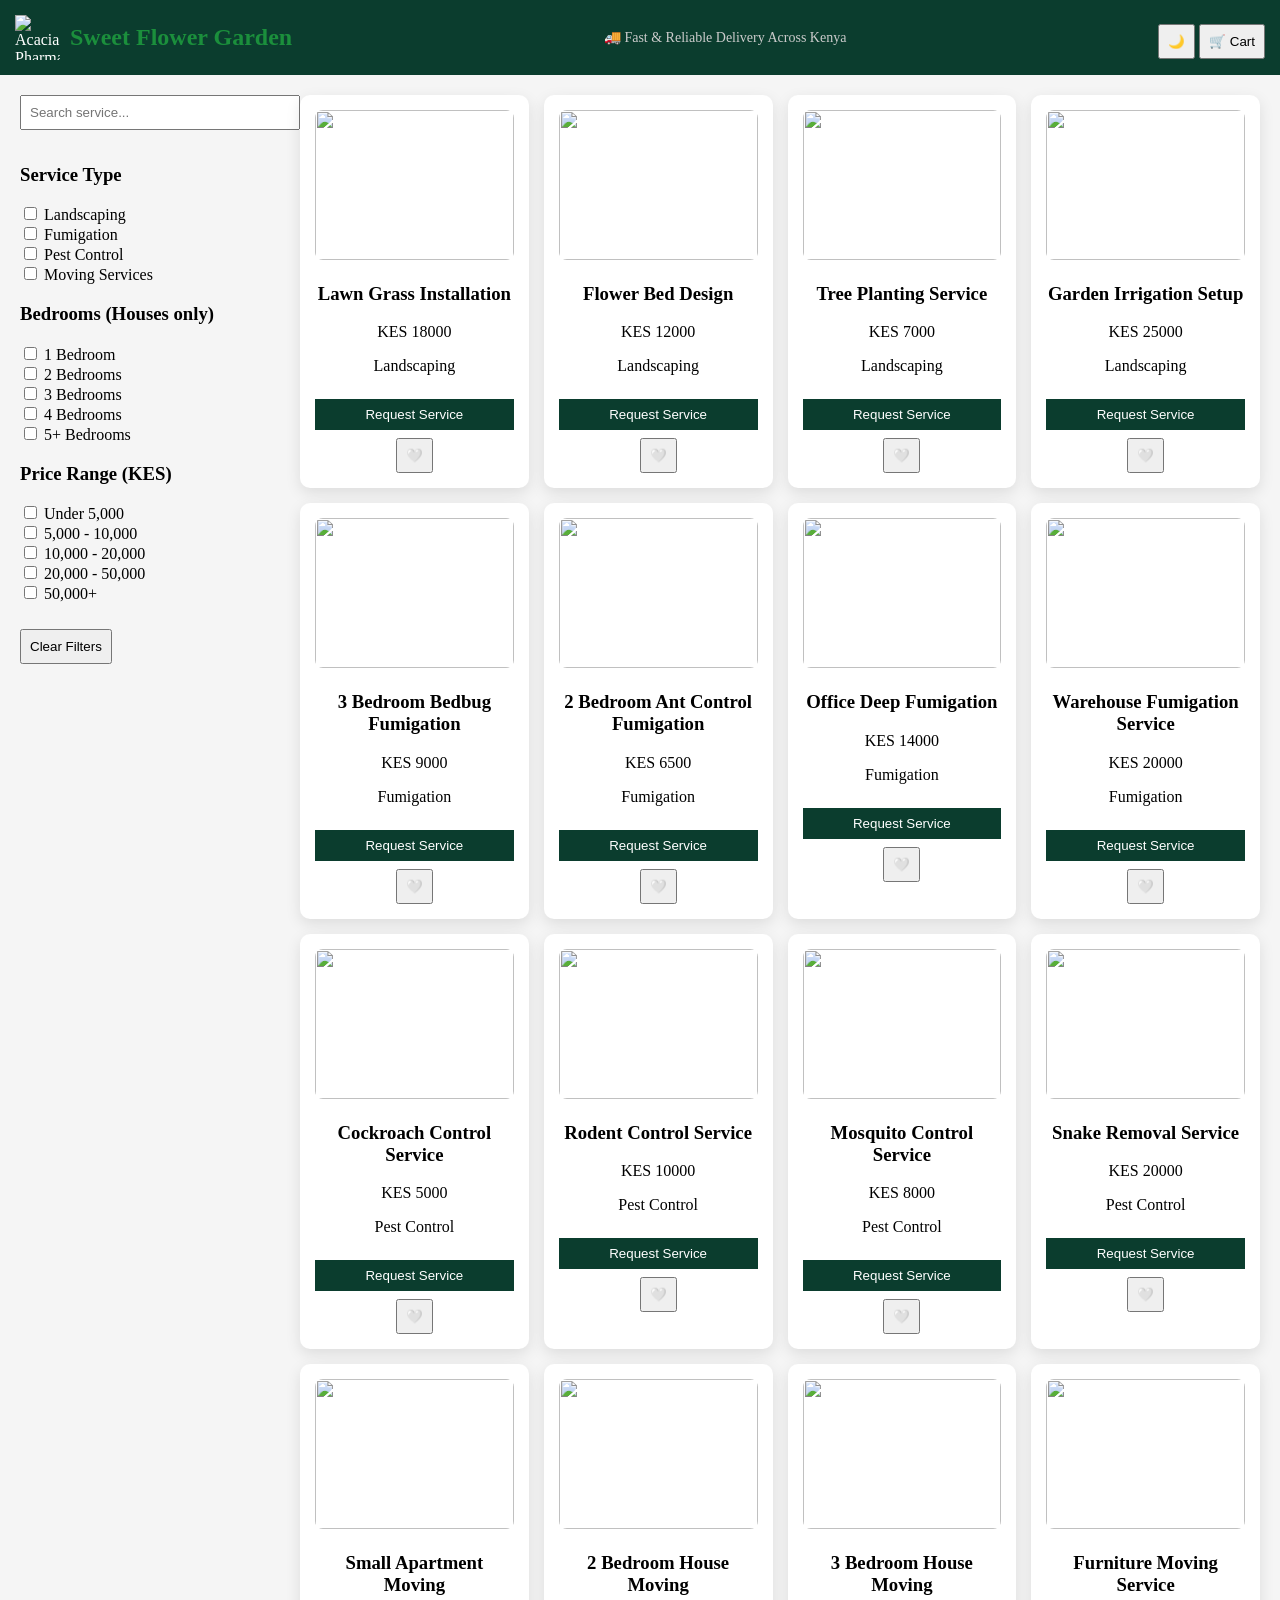
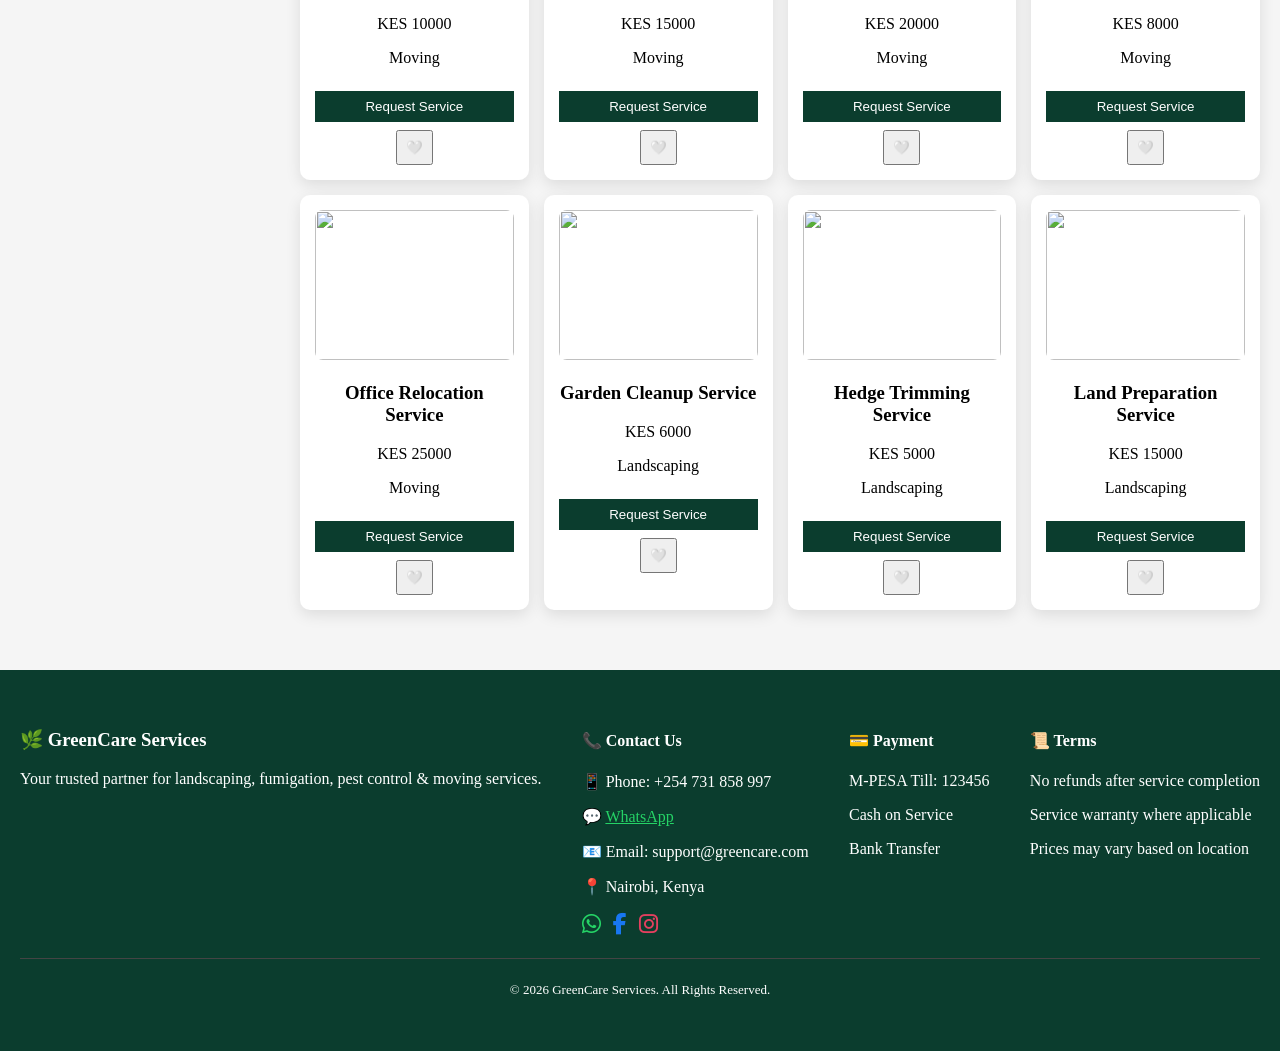
==== index.html @ 7b7e80fd "Update index.html" ====
<!DOCTYPE html>
<html lang="en">
<head>
<meta charset="UTF-8">
<meta name="viewport" content="width=device-width, initial-scale=1.0">
<title>Sweet Flower Gardens</title>

<link rel="stylesheet" href="https://cdnjs.cloudflare.com/ajax/libs/font-awesome/6.5.0/css/all.min.css">

<style>

body{
  font-family: Cambria, Georgia, serif;
  margin:0;
  background:#f5f5f5;
}

body.dark{
  background:#111;
  color:#fff;
}

header{
  background:#0b3d2e;
  color:#fff;
  padding:15px;
  display:flex;
  justify-content:space-between;
  align-items:center;
}

#container{
  display:flex;
  gap:20px;
  padding:20px;
}

#filters{
  width:260px;
}

#grid{
  flex:1;
  display:grid;
  grid-template-columns:repeat(auto-fill,minmax(220px,1fr));
  gap:15px;
}

.card{
  background:#fff;
  padding:15px;
  border-radius:10px;
  box-shadow:0 5px 15px rgba(0,0,0,0.1);
  text-align:center;
}

body.dark .card{
  background:#1e1e1e;
}

.card img{
  width:100%;
  height:150px;
  object-fit:cover;
  border-radius:8px;
  cursor:pointer;
}

button{
  padding:8px;
  margin-top:8px;
  cursor:pointer;
}

.add{
  background:#0b3d2e;
  color:#fff;
  border:none;
  width:100%;
}

.footer{
  background:#0b3d2e;
  color:white;
  padding:40px 20px;
  margin-top:40px;
}

.footer-container{
  display:flex;
  justify-content:space-between;
  gap:20px;
  flex-wrap:wrap;
}

.footer-bottom{
  text-align:center;
  margin-top:20px;
  border-top:1px solid #444;
  padding-top:10px;
  font-size:13px;
}
</style>
</head>

<body>

<header style="display:flex; align-items:center; justify-content:space-between;">

  <div style="display:flex; align-items:center; gap:10px;">
  <img src="acacia-logo.png" alt="Acacia Pharmacy Logo" style="width:45px; height:45px;">
  <h2 style="margin:0; color:#1b8f3c; font-weight:bold;">
    Sweet Flower Garden
  </h2>
</div>

  <div id="motto" style="font-size:14px; color:#ccc;"></div>

  
  <div>
    <button onclick="toggleTheme()">🌙</button>
    <button onclick="showCart()">🛒 Cart</button>
  </div>

</header>

<section id="container">

<div id="filters">

<input type="text" id="search" placeholder="Search service..." oninput="applyFilters()" style="width:100%;padding:8px;margin-bottom:15px;">

<h3>Service Type</h3>

<label><input type="checkbox" value="Landscaping" data-type="type" onchange="applyFilters()"> Landscaping</label><br>
<label><input type="checkbox" value="Fumigation" data-type="type" onchange="applyFilters()"> Fumigation</label><br>
<label><input type="checkbox" value="Pest Control" data-type="type" onchange="applyFilters()"> Pest Control</label><br>
<label><input type="checkbox" value="Moving" data-type="type" onchange="applyFilters()"> Moving Services</label><br>

<h3>Bedrooms (Houses only)</h3>

<label><input type="checkbox" value="1" data-type="bedrooms" onchange="applyFilters()"> 1 Bedroom</label><br>
<label><input type="checkbox" value="2" data-type="bedrooms" onchange="applyFilters()"> 2 Bedrooms</label><br>
<label><input type="checkbox" value="3" data-type="bedrooms" onchange="applyFilters()"> 3 Bedrooms</label><br>
<label><input type="checkbox" value="4" data-type="bedrooms" onchange="applyFilters()"> 4 Bedrooms</label><br>
<label><input type="checkbox" value="5+" data-type="bedrooms" onchange="applyFilters()"> 5+ Bedrooms</label><br>

<h3>Price Range (KES)</h3>

<label><input type="checkbox" value="0-5000" data-type="price" onchange="applyFilters()"> Under 5,000</label><br>
<label><input type="checkbox" value="5000-10000" data-type="price" onchange="applyFilters()"> 5,000 - 10,000</label><br>
<label><input type="checkbox" value="10000-20000" data-type="price" onchange="applyFilters()"> 10,000 - 20,000</label><br>
<label><input type="checkbox" value="20000-50000" data-type="price" onchange="applyFilters()"> 20,000 - 50,000</label><br>
<label><input type="checkbox" value="50000+" data-type="price" onchange="applyFilters()"> 50,000+</label><br>

<br>
<button onclick="clearFilters()">Clear Filters</button>
</div>

<div id="grid"></div>

</section>

<div id="viewModal" style="display:none; position:fixed; top:10%; left:50%; transform:translateX(-50%); width:320px; background:#fff; padding:15px; border-radius:10px;">
  <img id="viewImg" style="width:100%; height:180px; object-fit:cover;">
  <h3 id="viewName"></h3>
  <p id="viewPrice"></p>
  <p id="viewType"></p>
  <p id="viewDesc"></p>
  <button onclick="closeView()">Close</button>
</div>

<footer class="footer">

<div class="footer-container">

  <div class="footer-section">
    <h3>🌿 GreenCare Services</h3>
    <p>Your trusted partner for landscaping, fumigation, pest control & moving services.</p>
  </div>

  <div class="footer-section">
    <h4>📞 Contact Us</h4>
    <p>📱 Phone: +254 731 858 997</p>

    <p>
      💬 <a href="https://wa.me/254731858997" target="_blank" style="color:#25D366;">
        WhatsApp
      </a>
    </p>

    <p>📧 Email: support@greencare.com</p>
    <p>📍 Nairobi, Kenya</p>

    <div style="margin-top:10px; font-size:22px; display:flex; gap:12px;">

      <a href="https://wa.me/254731858997" target="_blank" style="color:#25D366;">
        <i class="fab fa-whatsapp"></i>
      </a>

      <a href="https://facebook.com" target="_blank" style="color:#1877F2;">
        <i class="fab fa-facebook-f"></i>
      </a>

      <a href="https://instagram.com" target="_blank" style="color:#E4405F;">
        <i class="fab fa-instagram"></i>
      </a>

    </div>
  </div>

  <div class="footer-section">
    <h4>💳 Payment</h4>
    <p>M-PESA Till: 123456</p>
    <p>Cash on Service</p>
    <p>Bank Transfer</p>
  </div>

  <div class="footer-section">
    <h4>📜 Terms</h4>
    <p>No refunds after service completion</p>
    <p>Service warranty where applicable</p>
    <p>Prices may vary based on location</p>
  </div>

</div>

<div class="footer-bottom">
  <p>© 2026 GreenCare Services. All Rights Reserved.</p>
</div>

</footer>

<script>
  const mottos = [
  "🚚 Fast & Reliable Delivery Across Kenya",
  "✅ Trusted Quality Medicines & Health Products",
  "💰 Affordable Prices + Special Discounts Available",
  "📞 Call / WhatsApp: +254 731 858 997",
  "💳 Flexible Payment Plans Available (M-PESA, Card, Cash)",
  "⚡ Order Now – Quick Service & Secure Payments"
];

let index = 0;

function changeMotto(){
  document.getElementById("motto").textContent = mottos[index];
  index = (index + 1) % mottos.length;
}

setInterval(changeMotto, 2000);
changeMotto();
const products = [

  {name:"Lawn Grass Installation", type:"Landscaping", bedrooms:0, price:18000, image: "images/galaxy-a15.jpg", description:"Fresh green lawn installation service"},
  {name:"Flower Bed Design", type:"Landscaping", bedrooms:0, price:12000, image:"https://images.unsplash.com/photo-1501004318641-b39e6451bec6", description:"Decorative flower garden setup"},
  {name:"Tree Planting Service", type:"Landscaping", bedrooms:0, price:7000, image:"https://images.unsplash.com/photo-1501004318641-b39e6451bec6", description:"Planting and spacing of trees"},
  {name:"Garden Irrigation Setup", type:"Landscaping", bedrooms:0, price:25000, image:"https://images.unsplash.com/photo-1501004318641-b39e6451bec6", description:"Water irrigation system installation"},

  {name:"3 Bedroom Bedbug Fumigation", type:"Fumigation", bedrooms:3, price:9000, image:"https://images.unsplash.com/photo-1581578731548-c64695cc6952", description:"Eliminate bedbugs completely"},
  {name:"2 Bedroom Ant Control Fumigation", type:"Fumigation", bedrooms:2, price:6500, image:"https://images.unsplash.com/photo-1581578731548-c64695cc6952", description:"Ant removal service"},
  {name:"Office Deep Fumigation", type:"Fumigation", bedrooms:0, price:14000, image:"https://images.unsplash.com/photo-1581091012184-5c2f0d7f0a0b", description:"Complete office pest cleaning"},
  {name:"Warehouse Fumigation Service", type:"Fumigation", bedrooms:0, price:20000, image:"https://images.unsplash.com/photo-1581091012184-5c2f0d7f0a0b", description:"Industrial fumigation service"},

  {name:"Cockroach Control Service", type:"Pest Control", bedrooms:0, price:5000, image:"https://images.unsplash.com/photo-1583337130417-3346a1be7dee", description:"Eliminate cockroaches fast"},
  {name:"Rodent Control Service", type:"Pest Control", bedrooms:0, price:10000, image:"https://images.unsplash.com/photo-1583337130417-3346a1be7dee", description:"Rat and mice elimination"},
  {name:"Mosquito Control Service", type:"Pest Control", bedrooms:0, price:8000, image:"https://images.unsplash.com/photo-1583337130417-3346a1be7dee", description:"Mosquito spraying and control"},
  {name:"Snake Removal Service", type:"Pest Control", bedrooms:0, price:20000, image:"https://images.unsplash.com/photo-1583337130417-3346a1be7dee", description:"Safe snake removal service"},

  {name:"Small Apartment Moving", type:"Moving", bedrooms:1, price:10000, image:"https://images.unsplash.com/photo-1600585154340-be6161a56a0c", description:"Moving for small apartments"},
  {name:"2 Bedroom House Moving", type:"Moving", bedrooms:2, price:15000, image:"https://images.unsplash.com/photo-1619642751034-765dfdf7c58e", description:"Full relocation service"},
  {name:"3 Bedroom House Moving", type:"Moving", bedrooms:3, price:20000, image:"https://images.unsplash.com/photo-1619642751034-765dfdf7c58e", description:"Large house relocation"},
  {name:"Furniture Moving Service", type:"Moving", bedrooms:0, price:8000, image:"https://images.unsplash.com/photo-1600585154340-be6161a56a0c", description:"Safe furniture transport"},
  {name:"Office Relocation Service", type:"Moving", bedrooms:0, price:25000, image:"https://images.unsplash.com/photo-1600585154340-be6161a56a0c", description:"Complete office relocation"},

  {name:"Garden Cleanup Service", type:"Landscaping", bedrooms:0, price:6000, image:"https://images.unsplash.com/photo-1501004318641-b39e6451bec6", description:"Cleaning and clearing gardens"},
  {name:"Hedge Trimming Service", type:"Landscaping", bedrooms:0, price:5000, image:"https://images.unsplash.com/photo-1501004318641-b39e6451bec6", description:"Professional hedge trimming"},
  {name:"Land Preparation Service", type:"Landscaping", bedrooms:0, price:15000, image:"https://images.unsplash.com/photo-1501004318641-b39e6451bec6", description:"Clearing land for construction"}

];
let likes = {};


function toggleLove(name){
  if(likes[name]){
    delete likes[name];
  } else {
    likes[name] = true;
  }
  display(products);
}
function display(list = products){
  const grid = document.getElementById("grid");
  grid.innerHTML = "";

  list.forEach(p=>{
    grid.innerHTML += `
      <div class="card">

        <img src="${p.image}" onclick="viewProduct('${p.name}')">

        <h3>${p.name}</h3>
        <p>KES ${p.price}</p>
        <p>${p.type}</p>

        <button class="add" onclick="requestService('${p.name}')">
          Request Service
        </button>

        <button onclick="toggleLove('${p.name}')" class="icon-btn heart">
          ${likes[p.name] ? "❤️" : "🤍"}
        </button>

      </div>
    `;
  });
}
function requestService(name){
  const p = products.find(x => x.name === name);

  const msg = encodeURIComponent(
    `Hello, I want to request this service:%0A%0A` +
    `Service: ${p.name}%0A` +
    `Price: KES ${p.price}%0A` +
    `Type: ${p.type}`
  );

  const phone = "254731858997";

  const choice = confirm(
    "Choose OK for WhatsApp chat\nCancel to see other options"
  );

  if(choice){
    window.open(`https://wa.me/${phone}?text=${msg}`, "_blank");
  } else {
    const option = prompt(
      "Type option:\n1 = Call\n2 = Email\n3 = WhatsApp"
    );

    if(option === "1"){
      window.location.href = `tel:+${phone}`;
    }

    if(option === "2"){
      window.location.href = `mailto:support@greencare.com?subject=Service Request - ${p.name}&body=I want this service: ${p.name}`;
    }

    if(option === "3"){
      window.open(`https://wa.me/${phone}?text=${msg}`, "_blank");
    }
  }
}
function viewProduct(name){
  const p = products.find(x=>x.name===name);
  document.getElementById("viewImg").src = p.image;
  document.getElementById("viewName").textContent = p.name;
  document.getElementById("viewPrice").textContent = "KES " + p.price;
  document.getElementById("viewType").textContent = p.type;
  document.getElementById("viewDesc").textContent = p.description;
  document.getElementById("viewModal").style.display = "block";
}

function closeView(){
  document.getElementById("viewModal").style.display = "none";
}

function applyFilters(){
  const search = document.getElementById("search").value.toLowerCase();
  const checked = [...document.querySelectorAll("input[type=checkbox]:checked")];

  const type = checked.filter(c=>c.dataset.type==="type").map(c=>c.value);
  const bedrooms = checked.filter(c=>c.dataset.type==="bedrooms").map(c=>c.value);
  const price = checked.filter(c=>c.dataset.type==="price").map(c=>c.value);

  const filtered = products.filter(p=>{

    const matchSearch = p.name.toLowerCase().includes(search);
    const matchType = !type.length || type.includes(p.type);

    const matchBedrooms = !bedrooms.length || bedrooms.some(b=>{
      if(b==="5+") return p.bedrooms>=5;
      return p.bedrooms==Number(b);
    });

    const matchPrice = !price.length || price.some(r=>{
      if(r==="0-5000") return p.price < 5000;
      if(r==="5000-10000") return p.price>=5000 && p.price<=10000;
      if(r==="10000-20000") return p.price>=10000 && p.price<=20000;
      if(r==="20000-50000") return p.price>=20000 && p.price<=50000;
      if(r==="50000+") return p.price>50000;
    });

    return matchSearch && matchType && matchBedrooms && matchPrice;
  });

  display(filtered);
}

function clearFilters(){
  document.querySelectorAll("input[type=checkbox]").forEach(c=>c.checked=false);
  document.getElementById("search").value="";
  display(products);
}

function toggleTheme(){
  document.body.classList.toggle("dark");
}

display(products);

</script>

</body>
</html>
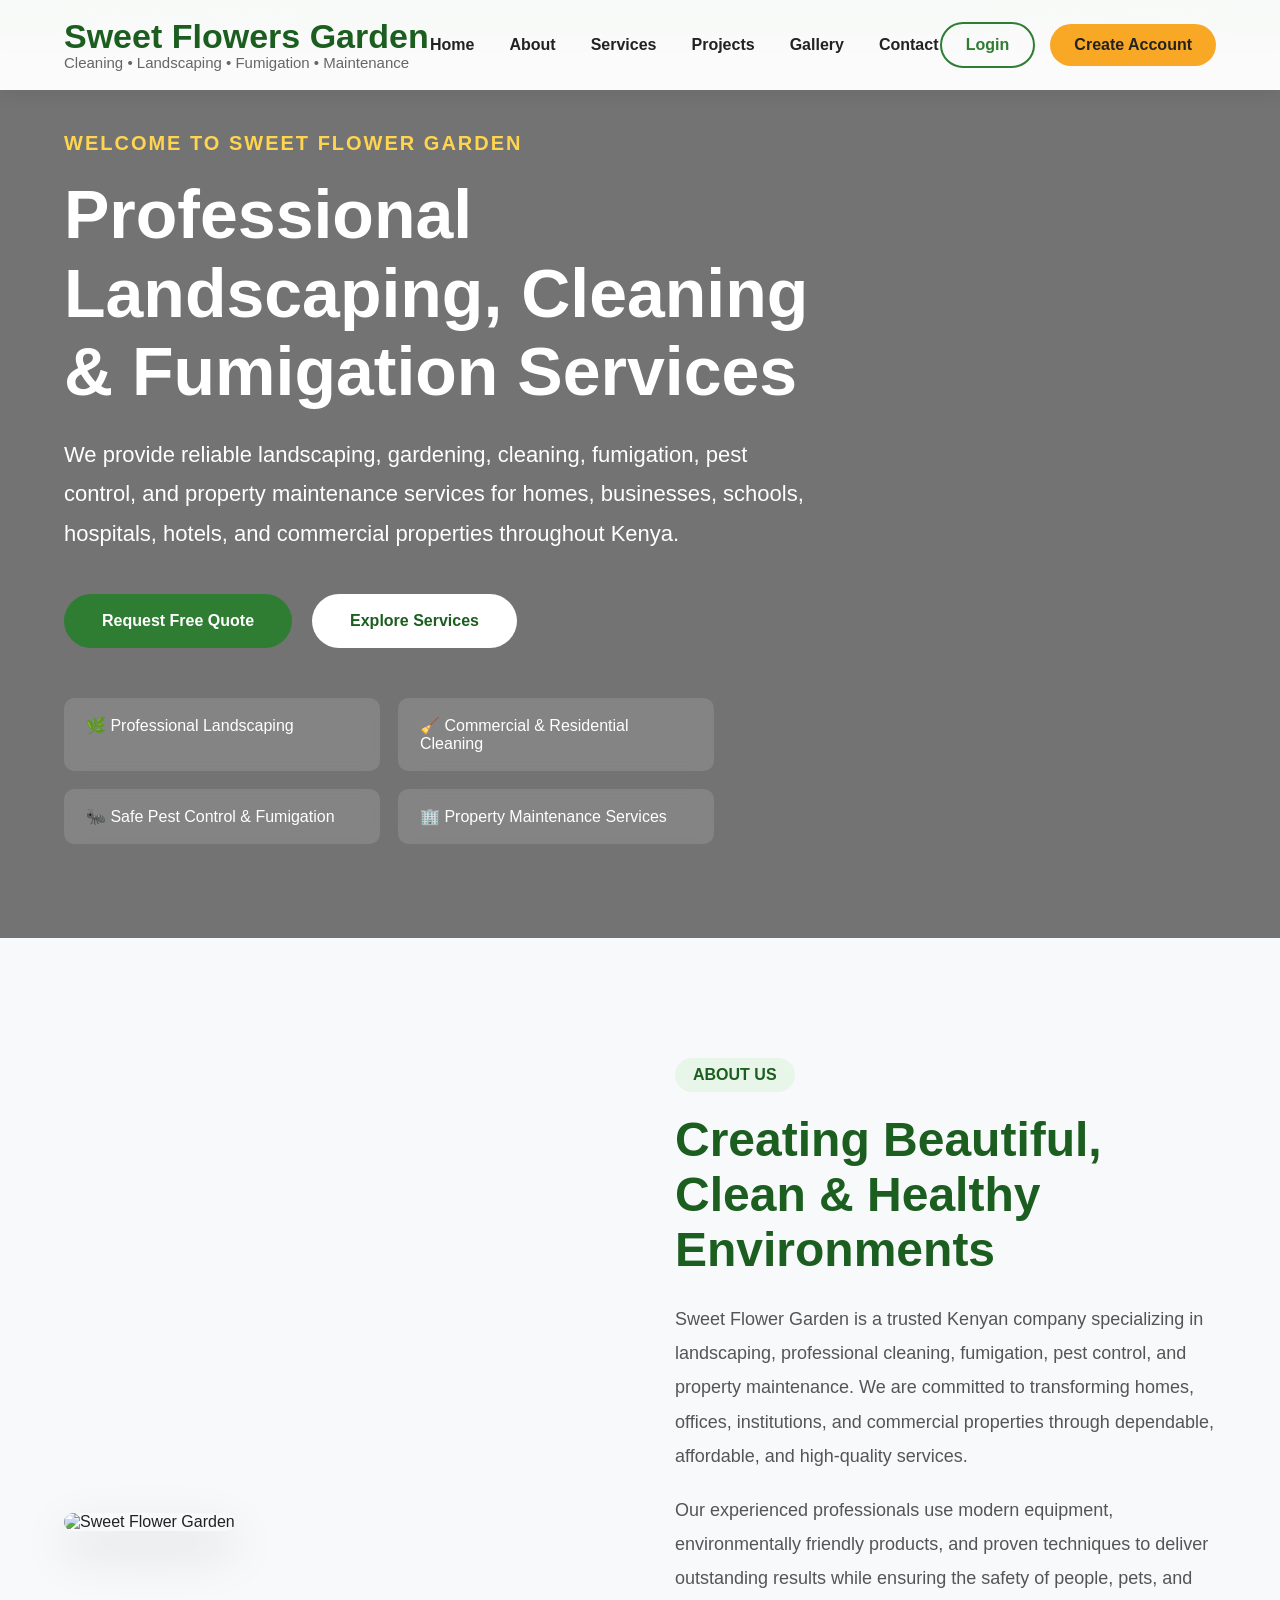
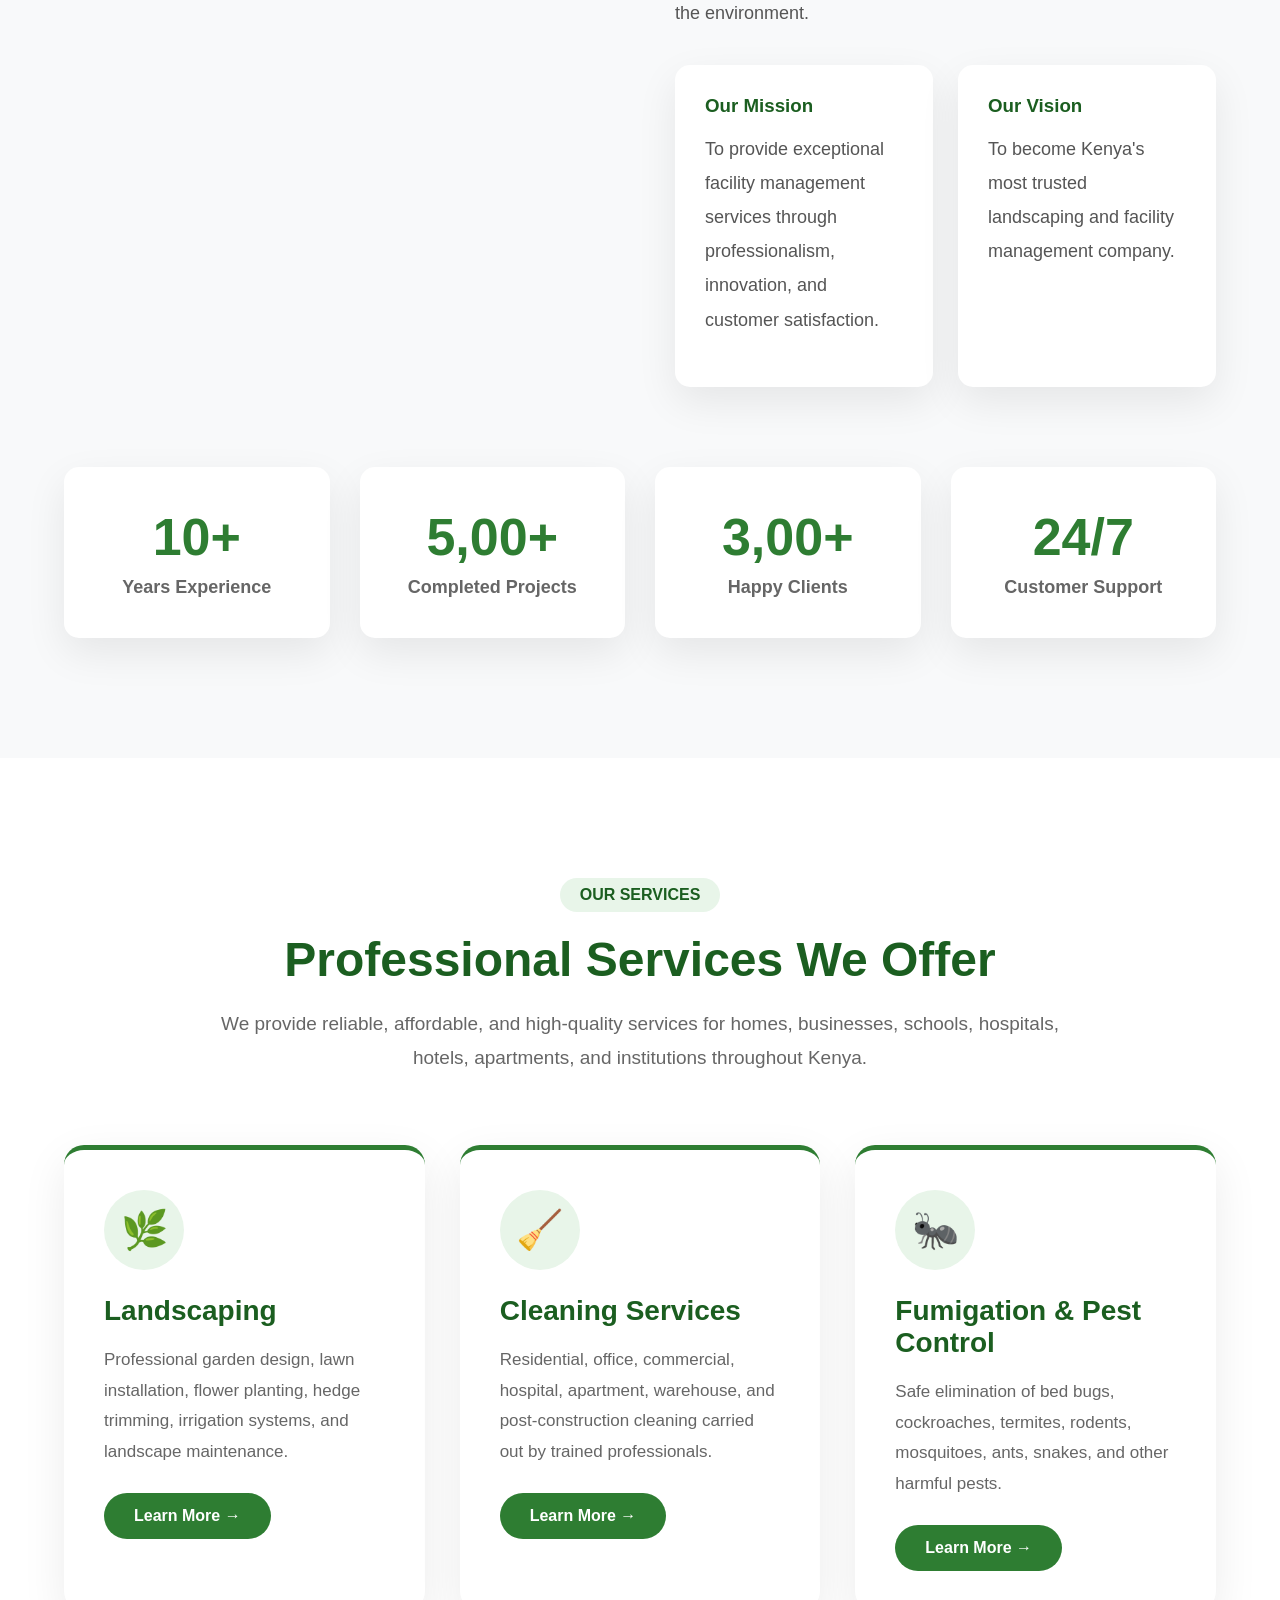
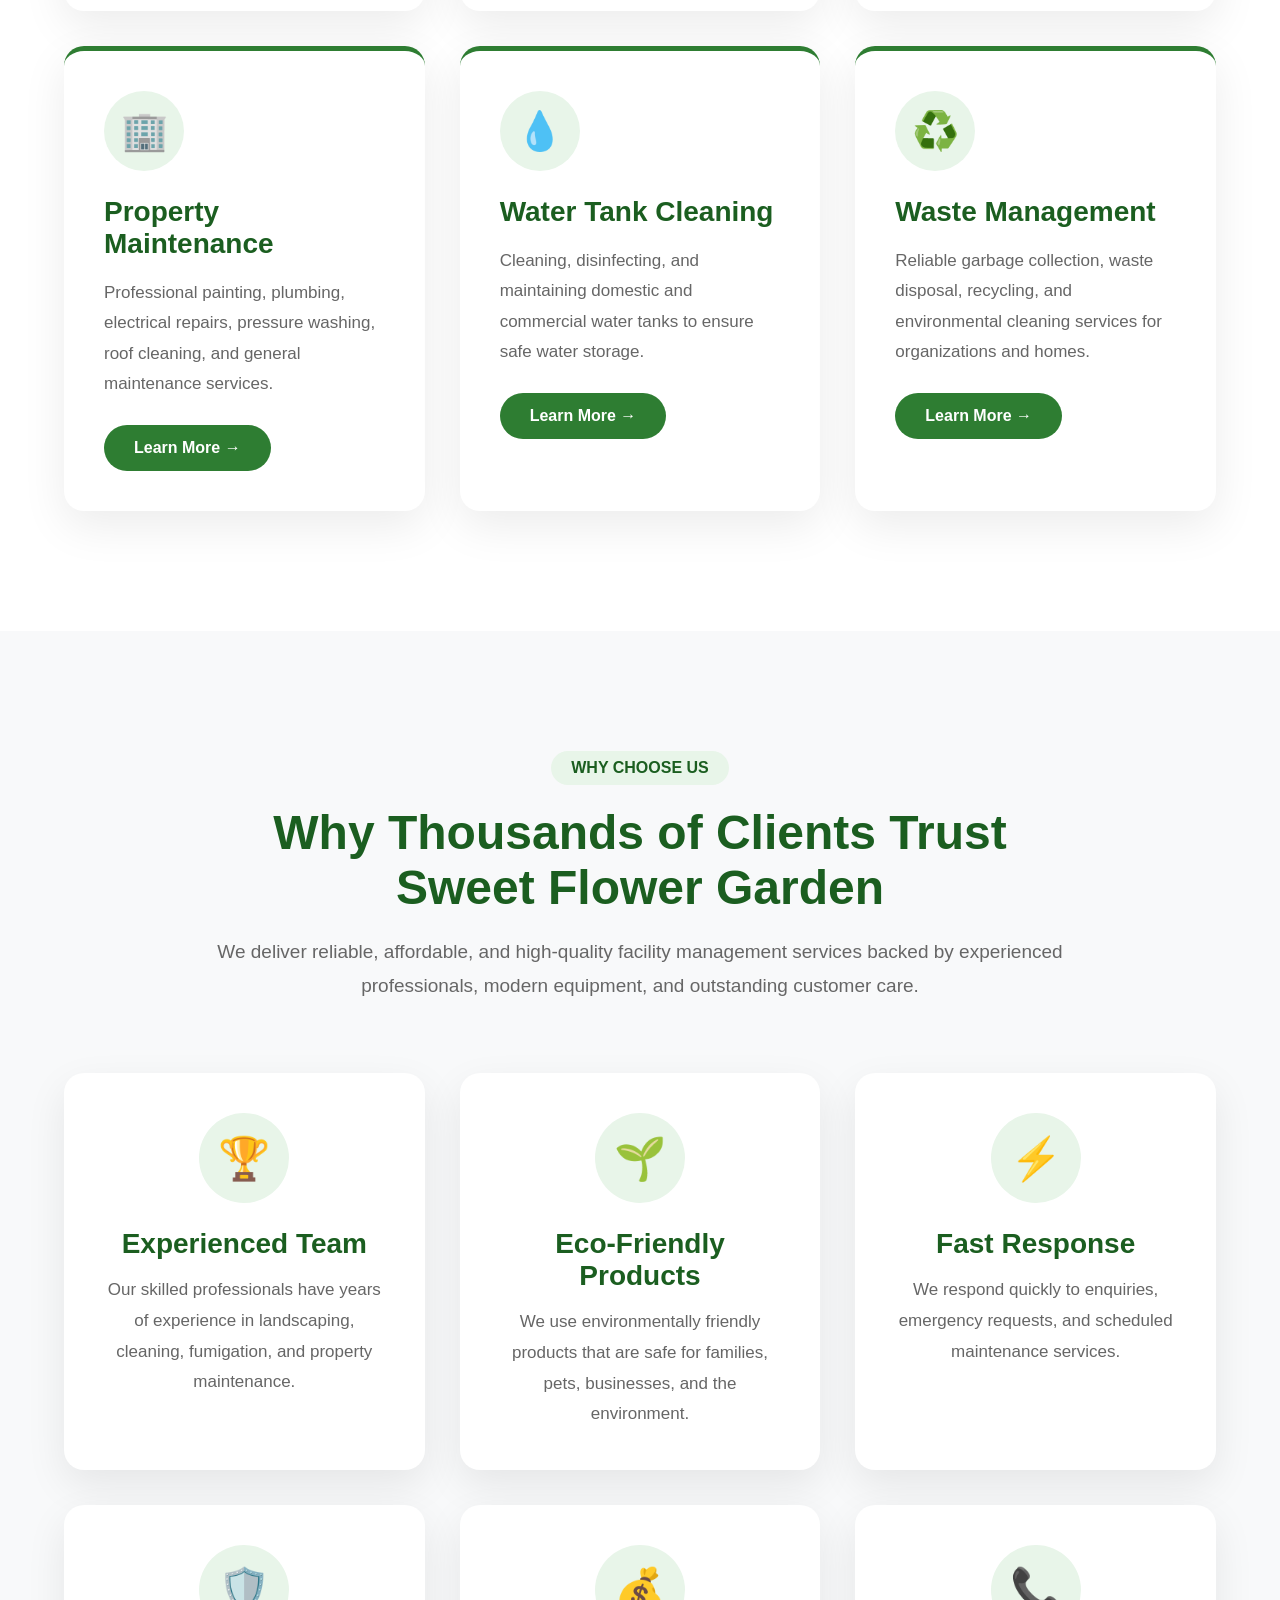
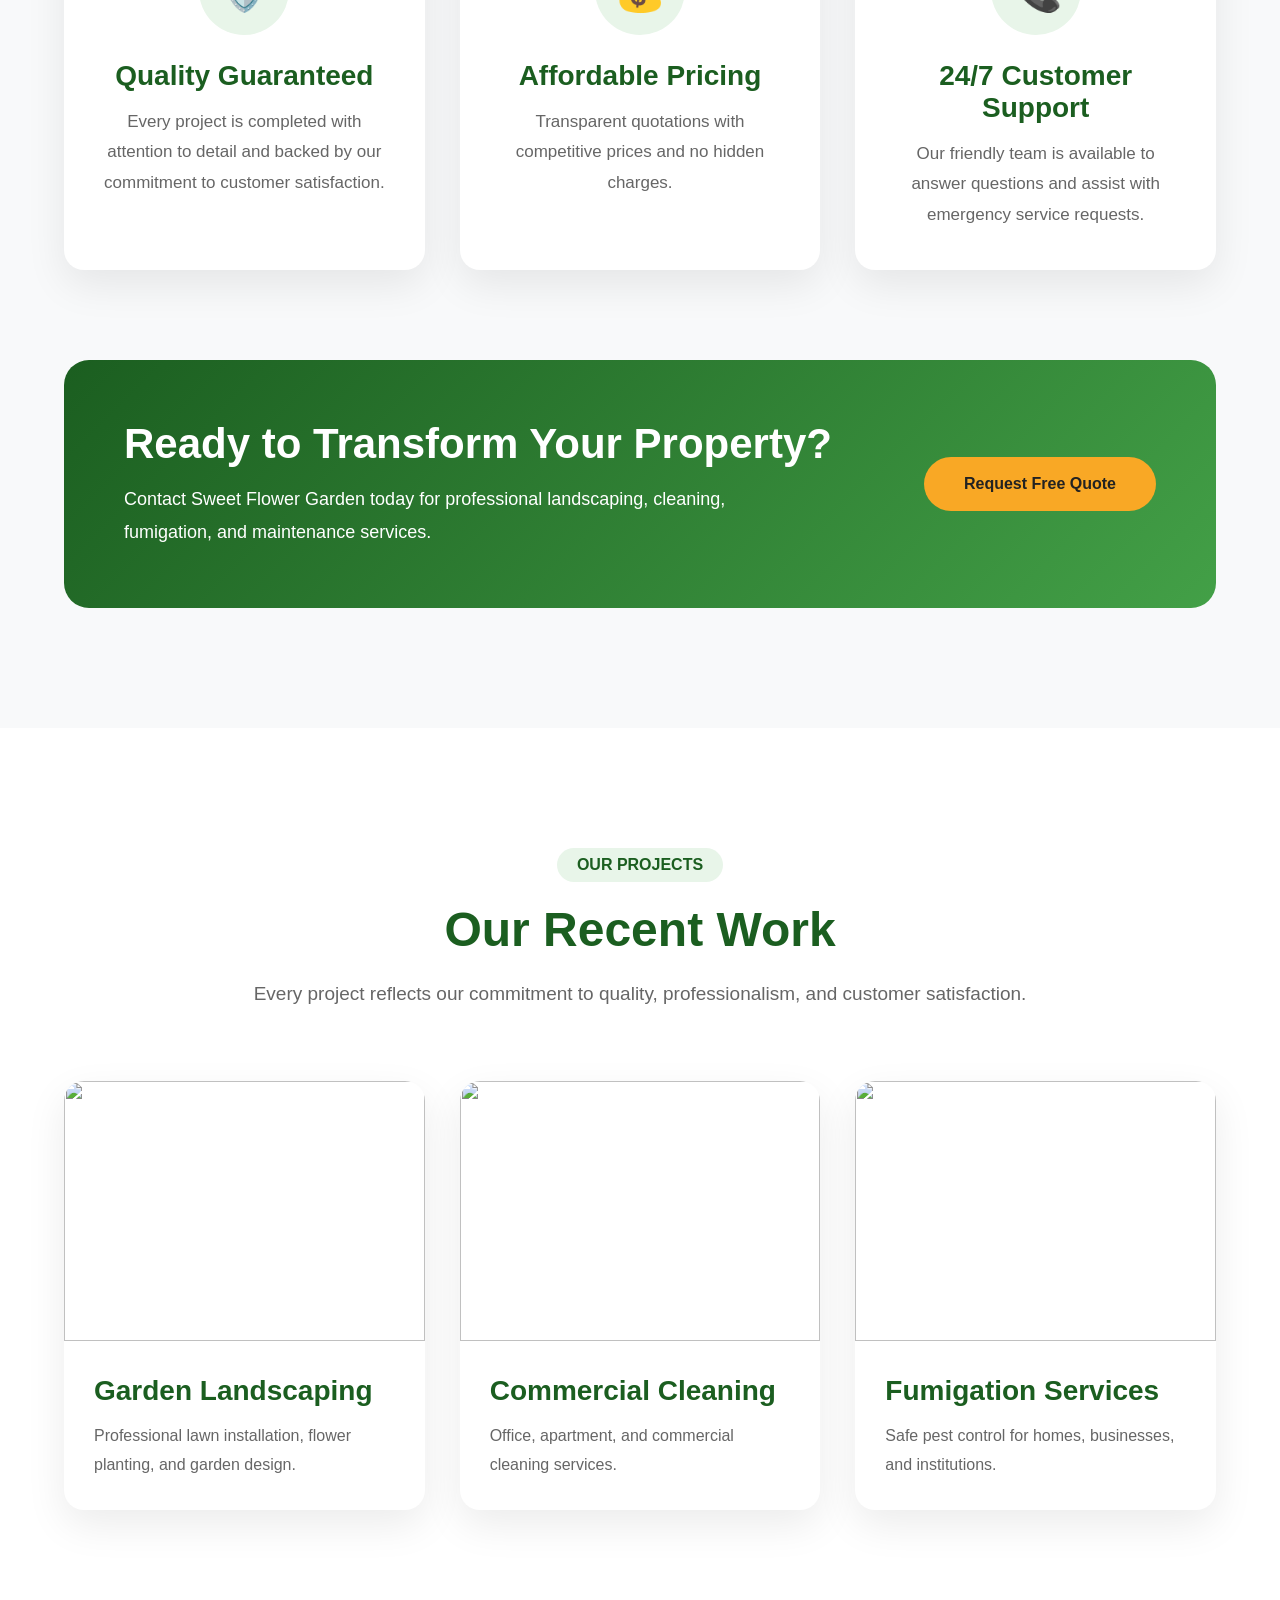
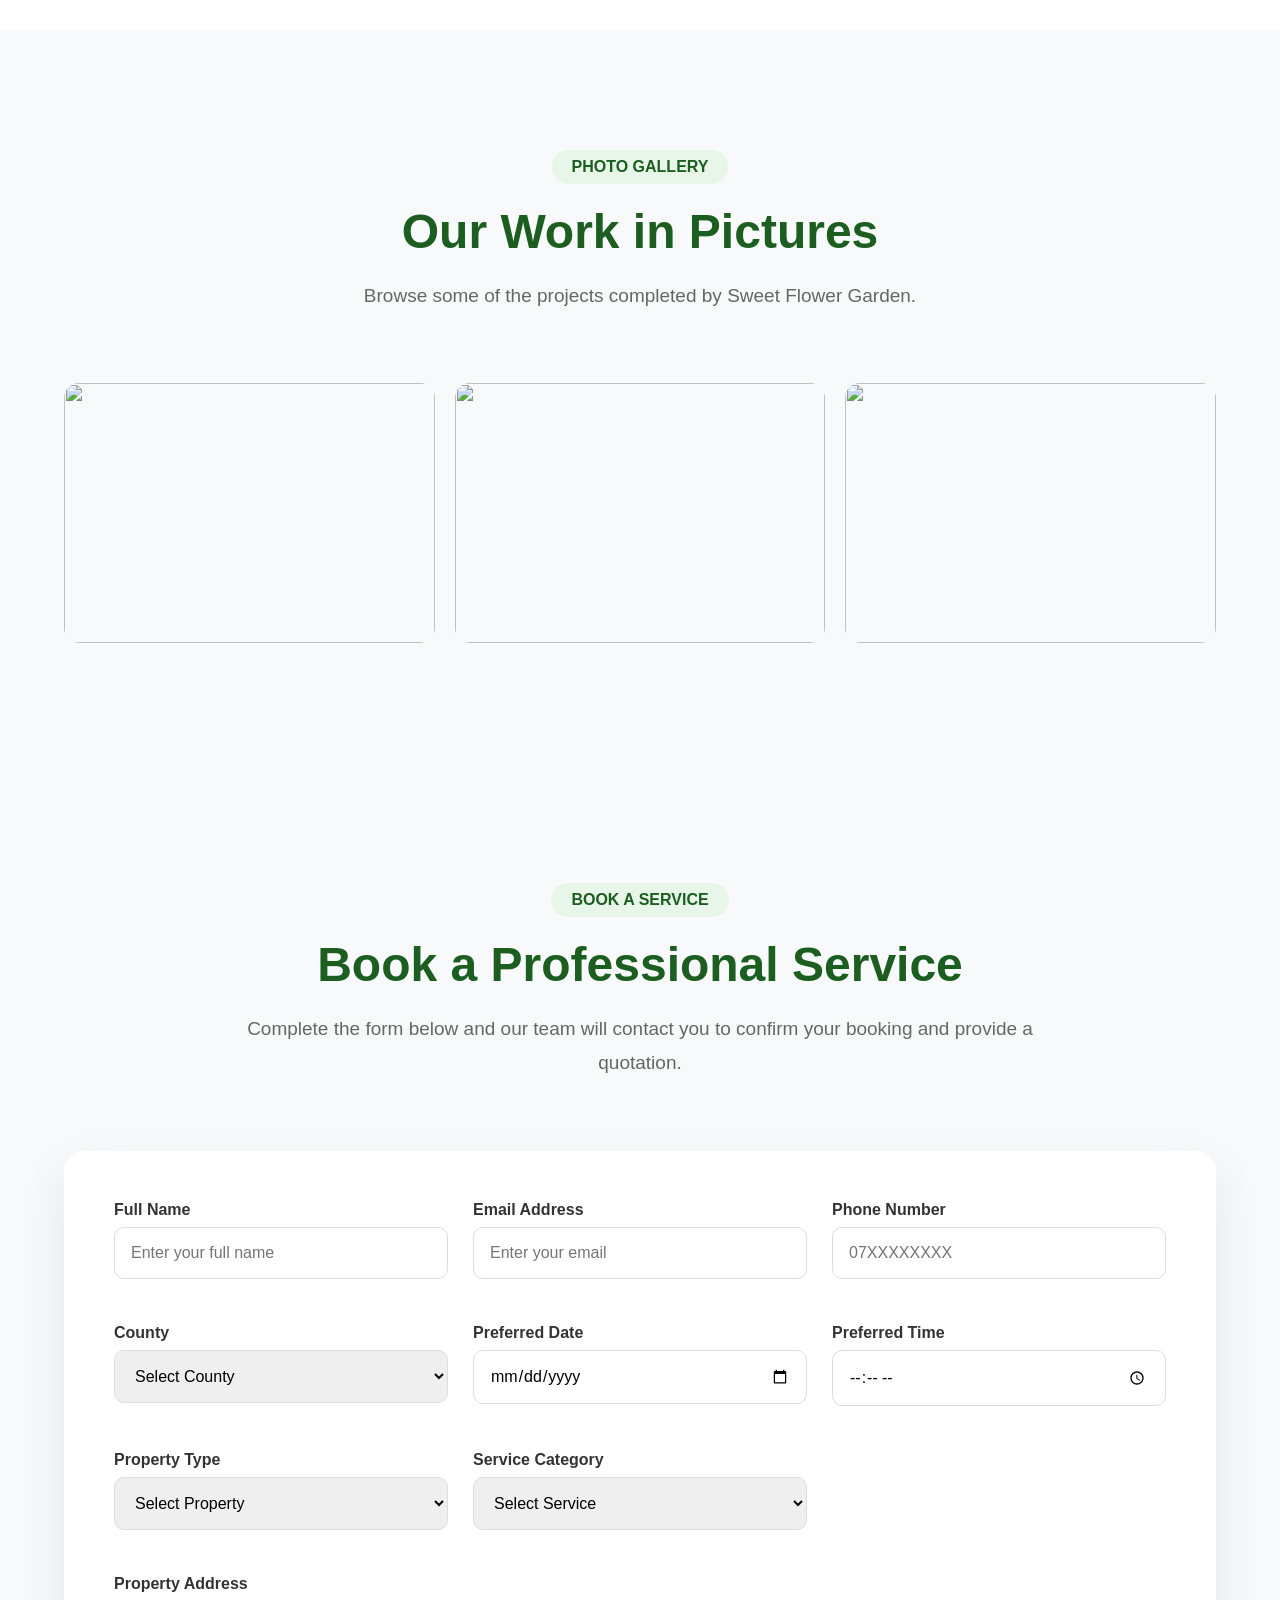
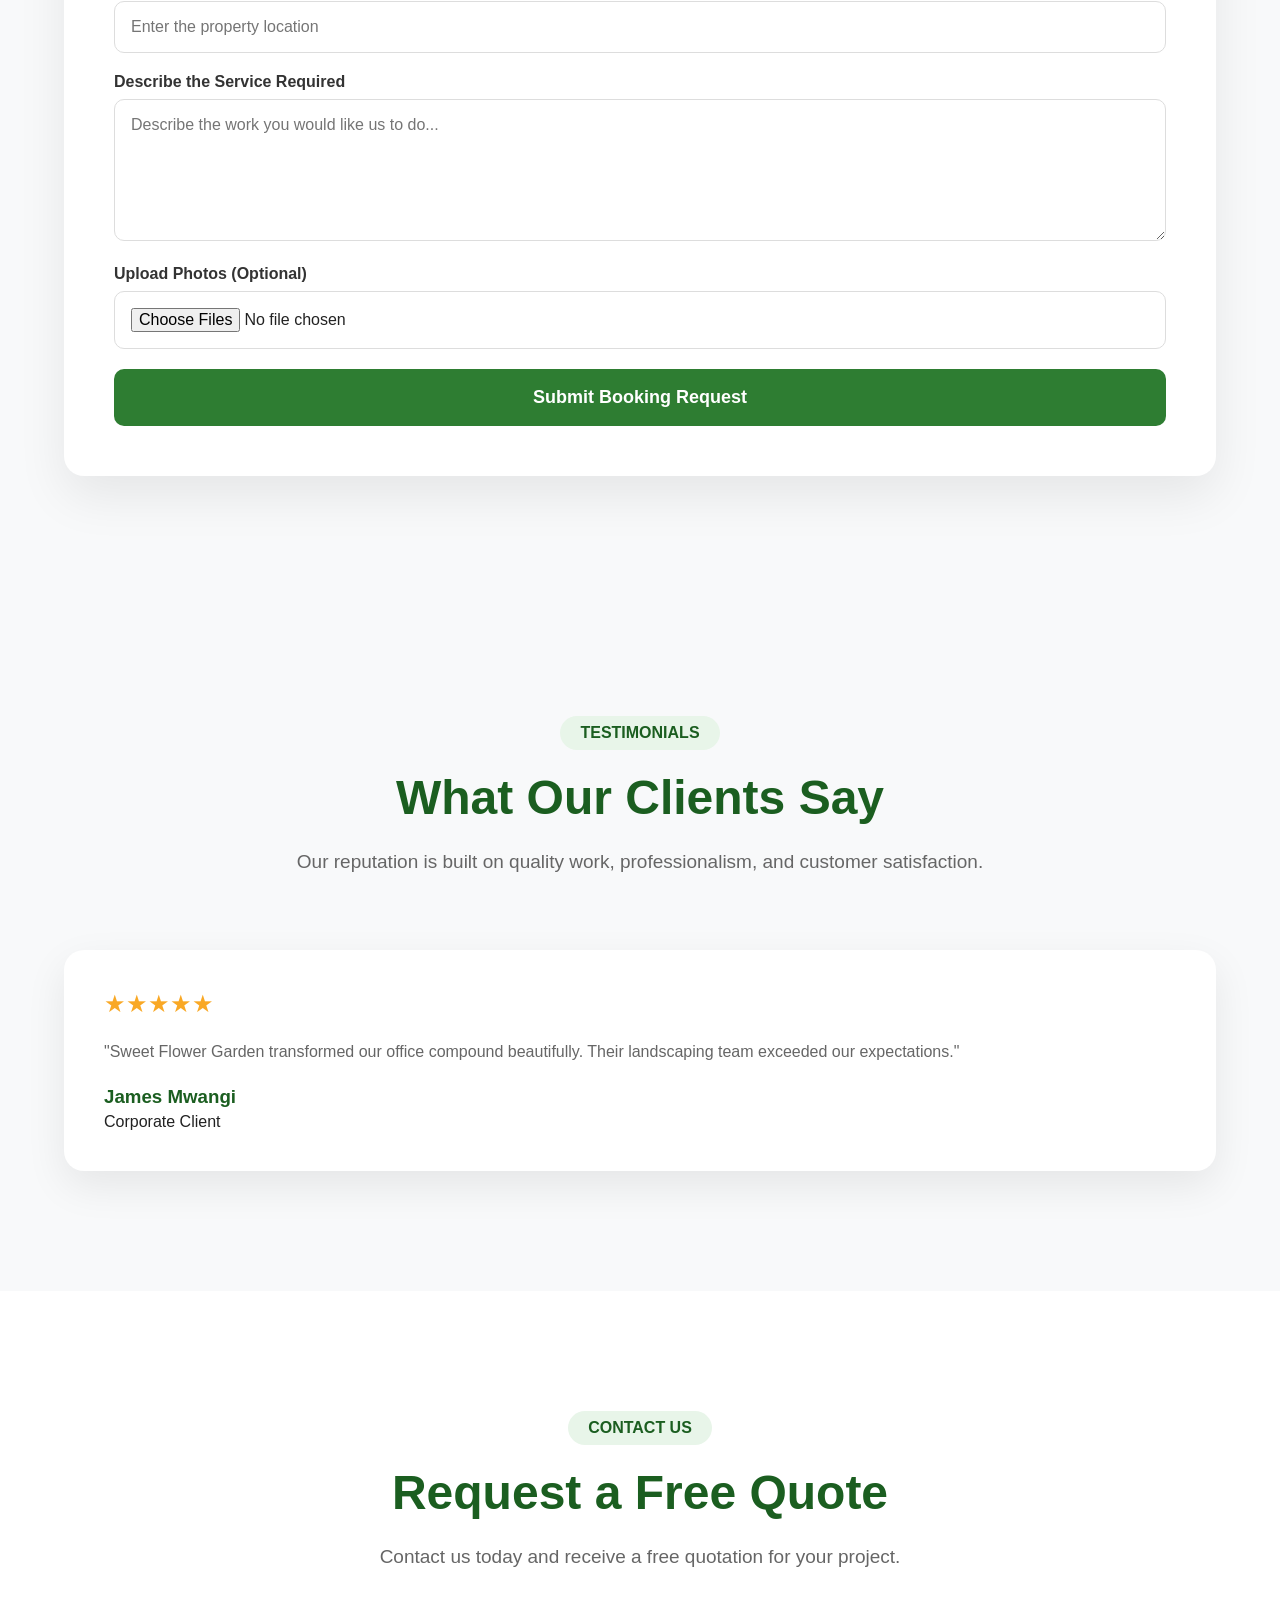
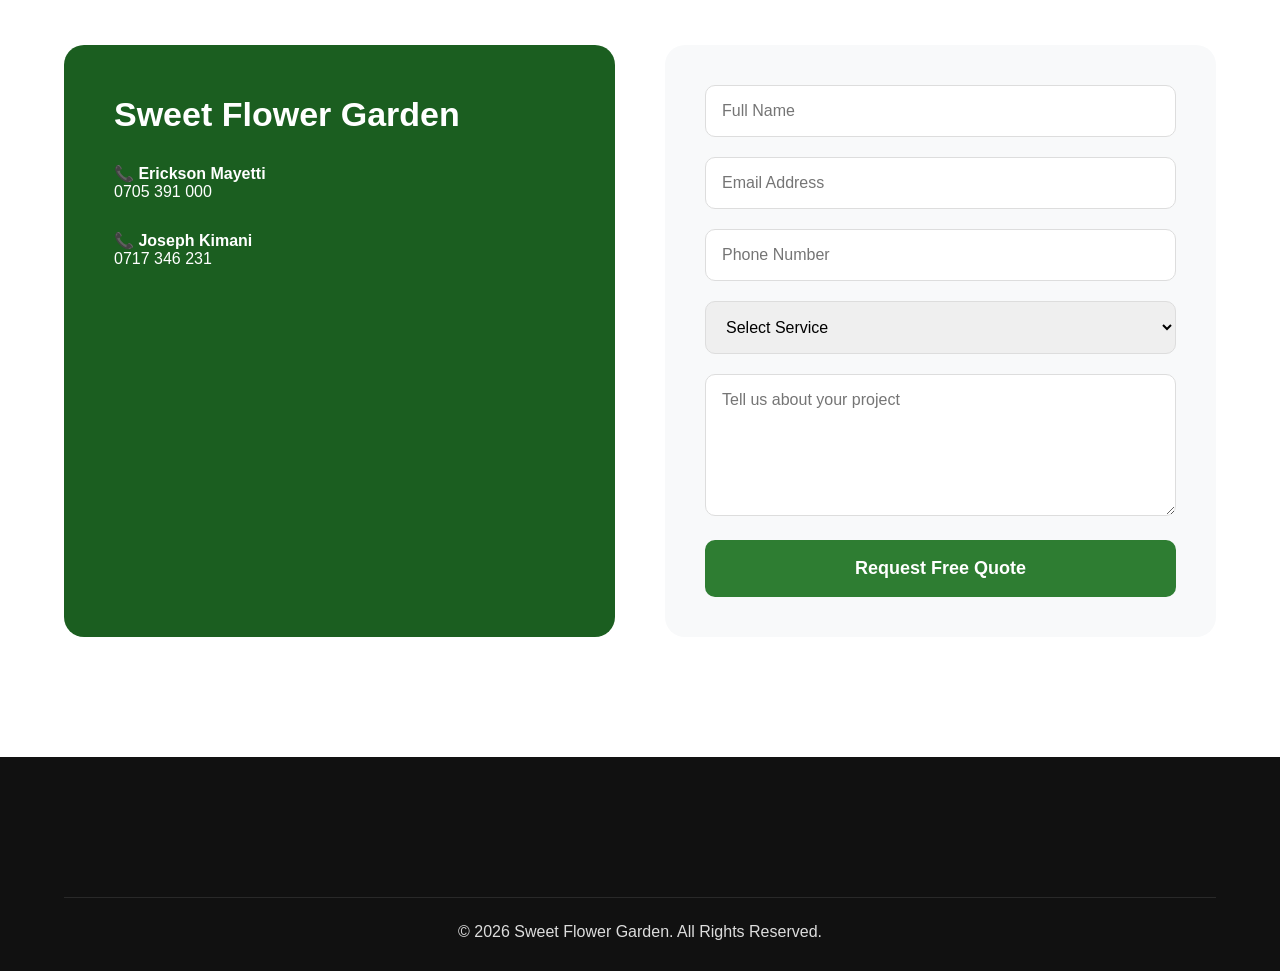
==== commit c69982d4: "Update index.html" ====
--- a/index.html
+++ b/index.html
@@ -3,413 +3,1682 @@
 <head>
 <meta charset="UTF-8">
 <meta name="viewport" content="width=device-width, initial-scale=1.0">
-<title>Sweet Flower Gardens</title>
-
-<link rel="stylesheet" href="https://cdnjs.cloudflare.com/ajax/libs/font-awesome/6.5.0/css/all.min.css">
+<title>Sweet Flowers Garden | Professional Cleaning, Landscaping & Fumigation Services</title>
+
+<link rel="preconnect" href="https://fonts.googleapis.com">
+<link rel="preconnect" href="https://fonts.gstatic.com" crossorigin>
+<link href="https://fonts.googleapis.com/css2?family=Poppins:wght@300;400;500;600;700;800&display=swap" rel="stylesheet">
 
 <style>
+*{
+margin:0;
+padding:0;
+box-sizing:border-box;
+font-family: 'Cambria', sans-serif;
+}
+
+html{
+scroll-behavior:smooth;
+}
 
 body{
-  font-family: Cambria, Georgia, serif;
-  margin:0;
-  background:#f5f5f5;
-}
-
-body.dark{
-  background:#111;
-  color:#fff;
+background:#ffffff;
+color:#222;
+overflow-x:hidden;
+}
+
+a{
+text-decoration:none;
+color:inherit;
+}
+
+.container{
+width:90%;
+max-width:1350px;
+margin:auto;
 }
 
 header{
-  background:#0b3d2e;
-  color:#fff;
-  padding:15px;
-  display:flex;
-  justify-content:space-between;
-  align-items:center;
-}
-
-#container{
-  display:flex;
-  gap:20px;
-  padding:20px;
-}
-
-#filters{
-  width:260px;
-}
-
-#grid{
-  flex:1;
-  display:grid;
-  grid-template-columns:repeat(auto-fill,minmax(220px,1fr));
-  gap:15px;
+position:fixed;
+top:0;
+left:0;
+width:100%;
+background:rgba(255,255,255,.97);
+backdrop-filter:blur(10px);
+box-shadow:0 3px 20px rgba(0,0,0,.08);
+z-index:999;
+}
+
+nav{
+height:90px;
+display:flex;
+justify-content:space-between;
+align-items:center;
+}
+
+.logo{
+font-size:34px;
+font-weight:800;
+color:#1B5E20;
+line-height:1.1;
+}
+
+.logo span{
+display:block;
+font-size:15px;
+font-weight:500;
+color:#666;
+}
+
+nav ul{
+display:flex;
+list-style:none;
+gap:35px;
+}
+
+nav ul li a{
+font-size:16px;
+font-weight:600;
+transition:.3s;
+}
+
+nav ul li a:hover{
+color:#2E7D32;
+}
+
+.nav-right{
+display:flex;
+align-items:center;
+gap:15px;
+}
+
+.login-btn{
+padding:12px 24px;
+border:2px solid #2E7D32;
+border-radius:40px;
+font-weight:600;
+color:#2E7D32;
+transition:.3s;
+}
+
+.login-btn:hover{
+background:#2E7D32;
+color:white;
+}
+
+.register-btn{
+padding:12px 24px;
+background:#F9A825;
+border-radius:40px;
+font-weight:700;
+color:#222;
+transition:.3s;
+}
+
+.register-btn:hover{
+transform:translateY(-2px);
+}
+
+.hero{
+height:100vh;
+display:flex;
+align-items:center;
+background:
+linear-gradient(rgba(0,0,0,.55),rgba(0,0,0,.55)),
+url("https://images.unsplash.com/photo-1501004318641-b39e6451bec6?auto=format&fit=crop&w=1800&q=80");
+background-size:cover;
+background-position:center;
+color:white;
+}
+
+.hero-content{
+max-width:760px;
+}
+
+.hero h4{
+font-size:20px;
+letter-spacing:2px;
+color:#FFD54F;
+margin-bottom:20px;
+}
+
+.hero h1{
+font-size:68px;
+line-height:1.15;
+margin-bottom:25px;
+font-weight:800;
+}
+
+.hero p{
+font-size:22px;
+line-height:1.8;
+margin-bottom:40px;
+}
+
+.hero-buttons{
+display:flex;
+gap:20px;
+margin-bottom:50px;
+flex-wrap:wrap;
+}
+
+.primary-btn{
+padding:18px 38px;
+background:#2E7D32;
+border-radius:50px;
+font-weight:700;
+color:white;
+transition:.3s;
+}
+
+.primary-btn:hover{
+background:#43A047;
+}
+
+.secondary-btn{
+padding:18px 38px;
+background:white;
+border-radius:50px;
+font-weight:700;
+color:#1B5E20;
+transition:.3s;
+}
+
+.secondary-btn:hover{
+background:#f4f4f4;
+}
+
+.hero-features{
+display:grid;
+grid-template-columns:repeat(2,1fr);
+gap:18px;
+max-width:650px;
+}
+
+.hero-feature{
+background:rgba(255,255,255,.12);
+backdrop-filter:blur(8px);
+padding:18px 22px;
+border-radius:10px;
+font-weight:500;
+}
+
+.top-bar{
+background:#1B5E20;
+color:white;
+padding:10px 0;
+font-size:15px;
+}
+
+.top-content{
+display:flex;
+justify-content:space-between;
+align-items:center;
+}
+
+@media(max-width:1000px){
+nav ul{ display:none; }
+.hero h1{ font-size:48px; }
+.hero-features{ grid-template-columns:1fr; }
+}
+
+@media(max-width:700px){
+.hero{ text-align:center; }
+.hero-buttons{ justify-content:center; }
+.hero-content{ max-width:100%; }
+.top-content{ flex-direction:column; gap:8px; }
+.logo{ font-size:28px; }
+.hero h1{ font-size:38px; }
+.hero p{ font-size:18px; }
+}
+
+.about{
+padding:120px 0;
+background:#f8f9fa;
+}
+
+.about-grid{
+display:grid;
+grid-template-columns:1fr 1fr;
+gap:70px;
+align-items:center;
+}
+
+.about-image img{
+width:100%;
+border-radius:20px;
+box-shadow:0 20px 50px rgba(0,0,0,.15);
+}
+
+.section-tag{
+display:inline-block;
+padding:8px 18px;
+background:#E8F5E9;
+color:#1B5E20;
+border-radius:30px;
+font-weight:700;
+margin-bottom:20px;
+}
+
+.about-content h2{
+font-size:48px;
+margin-bottom:25px;
+color:#1B5E20;
+}
+
+.about-content p{
+font-size:18px;
+line-height:1.9;
+color:#555;
+margin-bottom:20px;
+}
+
+.mission-grid{
+display:grid;
+grid-template-columns:repeat(2,1fr);
+gap:25px;
+margin-top:35px;
+}
+
+.mission-box{
+background:#fff;
+padding:30px;
+border-radius:15px;
+box-shadow:0 15px 40px rgba(0,0,0,.08);
+}
+
+.mission-box h3{
+color:#1B5E20;
+margin-bottom:15px;
+}
+
+.statistics{
+margin-top:80px;
+display:grid;
+grid-template-columns:repeat(4,1fr);
+gap:30px;
+}
+
+.stat{
+background:#fff;
+padding:40px;
+text-align:center;
+border-radius:15px;
+box-shadow:0 15px 40px rgba(0,0,0,.08);
+}
+
+.stat h2{
+font-size:52px;
+color:#2E7D32;
+margin-bottom:10px;
+}
+
+.stat p{
+font-size:18px;
+font-weight:600;
+color:#666;
+}
+
+@media(max-width:900px){
+.about-grid{ grid-template-columns:1fr; }
+.mission-grid{ grid-template-columns:1fr; }
+.statistics{ grid-template-columns:repeat(2,1fr); }
+}
+
+@media(max-width:600px){
+.statistics{ grid-template-columns:1fr; }
+.about-content h2{ font-size:36px; }
+}
+
+.services{
+padding:120px 0;
+background:white;
+}
+
+.section-header{
+text-align:center;
+max-width:850px;
+margin:auto;
+margin-bottom:70px;
+}
+
+.section-header span{
+display:inline-block;
+padding:8px 20px;
+background:#E8F5E9;
+color:#1B5E20;
+font-weight:700;
+border-radius:30px;
+margin-bottom:20px;
+}
+
+.section-header h2{
+font-size:48px;
+color:#1B5E20;
+margin-bottom:20px;
+}
+
+.section-header p{
+font-size:19px;
+color:#666;
+line-height:1.8;
+}
+
+.services-grid{
+display:grid;
+grid-template-columns:repeat(auto-fit,minmax(340px,1fr));
+gap:35px;
+}
+
+.service-card{
+background:white;
+padding:40px;
+border-radius:20px;
+box-shadow:0 15px 45px rgba(0,0,0,.08);
+transition:.35s;
+border-top:5px solid #2E7D32;
+}
+
+.service-card:hover{
+transform:translateY(-12px);
+box-shadow:0 25px 60px rgba(0,0,0,.12);
+}
+
+.service-icon{
+width:80px;
+height:80px;
+background:#E8F5E9;
+display:flex;
+justify-content:center;
+align-items:center;
+font-size:38px;
+border-radius:50%;
+margin-bottom:25px;
+}
+
+.service-card h3{
+font-size:28px;
+color:#1B5E20;
+margin-bottom:18px;
+}
+
+.service-card p{
+font-size:17px;
+color:#666;
+line-height:1.8;
+margin-bottom:25px;
+}
+
+.service-card a{
+display:inline-block;
+padding:14px 30px;
+background:#2E7D32;
+color:white;
+font-weight:600;
+border-radius:40px;
+transition:.3s;
+}
+
+.service-card a:hover{
+background:#1B5E20;
+}
+
+@media(max-width:768px){
+.section-header h2{ font-size:36px; }
+}
+
+.why-us{
+padding:120px 0;
+background:#f8f9fa;
+}
+
+.why-grid{
+display:grid;
+grid-template-columns:repeat(auto-fit,minmax(320px,1fr));
+gap:35px;
+margin-top:70px;
+}
+
+.why-card{
+background:white;
+padding:40px;
+border-radius:20px;
+box-shadow:0 15px 40px rgba(0,0,0,.08);
+transition:.35s;
+text-align:center;
+}
+
+.why-card:hover{
+transform:translateY(-12px);
+}
+
+.why-icon{
+width:90px;
+height:90px;
+margin:auto;
+margin-bottom:25px;
+border-radius:50%;
+display:flex;
+align-items:center;
+justify-content:center;
+font-size:42px;
+background:#E8F5E9;
+}
+
+.why-card h3{
+font-size:28px;
+margin-bottom:15px;
+color:#1B5E20;
+}
+
+.why-card p{
+color:#666;
+line-height:1.8;
+font-size:17px;
+}
+
+.cta-banner{
+margin-top:90px;
+background:linear-gradient(135deg,#1B5E20,#43A047);
+padding:60px;
+border-radius:25px;
+display:flex;
+justify-content:space-between;
+align-items:center;
+gap:40px;
+color:white;
+flex-wrap:wrap;
+}
+
+.cta-banner h2{
+font-size:42px;
+margin-bottom:15px;
+}
+
+.cta-banner p{
+font-size:18px;
+max-width:650px;
+line-height:1.8;
+}
+
+.cta-btn{
+display:inline-block;
+padding:18px 40px;
+background:#F9A825;
+color:#222;
+font-weight:700;
+border-radius:50px;
+transition:.3s;
+}
+
+.cta-btn:hover{
+background:white;
+}
+
+@media(max-width:900px){
+.cta-banner{ text-align:center; justify-content:center; }
+.cta-banner h2{ font-size:34px; }
+}
+
+.projects{
+padding:120px 0;
+background:white;
+}
+
+.projects-grid{
+display:grid;
+grid-template-columns:repeat(auto-fit,minmax(350px,1fr));
+gap:35px;
+margin-top:60px;
+}
+
+.project-card{
+background:white;
+border-radius:20px;
+overflow:hidden;
+box-shadow:0 15px 40px rgba(0,0,0,.08);
+transition:.35s;
+}
+
+.project-card:hover{
+transform:translateY(-10px);
+}
+
+.project-card img{
+width:100%;
+height:260px;
+object-fit:cover;
+}
+
+.project-info{
+padding:30px;
+}
+
+.project-info h3{
+font-size:28px;
+color:#1B5E20;
+margin-bottom:15px;
+}
+
+.project-info p{
+color:#666;
+line-height:1.8;
+}
+
+.gallery{
+padding:120px 0;
+background:#f8f9fa;
+}
+
+.gallery-grid{
+display:grid;
+grid-template-columns:repeat(auto-fit,minmax(250px,1fr));
+gap:20px;
+margin-top:60px;
+}
+
+.gallery-grid img{
+width:100%;
+height:260px;
+object-fit:cover;
+border-radius:15px;
+transition:.35s;
+cursor:pointer;
+}
+
+.gallery-grid img:hover{
+transform:scale(1.05);
+}
+
+.testimonials{
+padding:120px 0;
+background:#f8f9fa;
+}
+
+.testimonial-grid{
+display:grid;
+grid-template-columns:repeat(auto-fit,minmax(320px,1fr));
+gap:30px;
+margin-top:60px;
+}
+
+.testimonial-card{
+background:white;
+padding:40px;
+border-radius:20px;
+box-shadow:0 15px 40px rgba(0,0,0,.08);
+transition:.35s;
+}
+
+.testimonial-card:hover{
+transform:translateY(-10px);
+}
+
+.stars{
+font-size:24px;
+color:#F9A825;
+margin-bottom:20px;
+}
+
+.testimonial-card p{
+line-height:1.8;
+margin-bottom:20px;
+color:#666;
+}
+
+.testimonial-card h3{
+color:#1B5E20;
+margin-bottom:5px;
+}
+
+.contact{
+padding:120px 0;
+background:white;
+}
+
+.contact-grid{
+display:grid;
+grid-template-columns:1fr 1fr;
+gap:50px;
+margin-top:60px;
+}
+
+.contact-info{
+background:#1B5E20;
+padding:50px;
+border-radius:20px;
+color:white;
+}
+
+.contact-info h3{
+font-size:34px;
+margin-bottom:30px;
+}
+
+.contact-item{
+margin-bottom:30px;
+}
+
+.contact-form{
+background:#f8f9fa;
+padding:40px;
+border-radius:20px;
+}
+
+.contact-form input,
+.contact-form select,
+.contact-form textarea{
+width:100%;
+padding:16px;
+margin-bottom:20px;
+border:1px solid #ddd;
+border-radius:10px;
+font-size:16px;
+}
+
+.contact-form button{
+width:100%;
+padding:18px;
+background:#2E7D32;
+color:white;
+border:none;
+border-radius:10px;
+font-size:18px;
+font-weight:700;
+cursor:pointer;
+transition:.3s;
+}
+
+.contact-form button:hover{
+background:#1B5E20;
+}
+
+footer{
+background:#111;
+color:#ddd;
+padding:80px 0 30px;
+}
+
+.footer-grid{
+display:grid;
+grid-template-columns:repeat(auto-fit,minmax(220px,1fr));
+gap:40px;
+}
+
+.footer-grid h3{
+color:white;
+margin-bottom:20px;
+}
+
+.footer-grid ul{
+list-style:none;
+}
+
+.footer-grid li{
+margin-bottom:12px;
+}
+
+.footer-grid a{
+color:#ddd;
+}
+
+.footer-grid a:hover{
+color:#F9A825;
+}
+
+.footer-bottom{
+text-align:center;
+margin-top:60px;
+padding-top:25px;
+border-top:1px solid rgba(255,255,255,.1);
+}
+
+@media(max-width:900px){
+.contact-grid{ grid-template-columns:1fr; }
+}
+
+.modal{
+position:fixed;
+top:0;
+left:0;
+width:100%;
+height:100%;
+background:rgba(0,0,0,.65);
+display:none;
+justify-content:center;
+align-items:center;
+z-index:9999;
+padding:20px;
+backdrop-filter:blur(5px);
+}
+
+.modal-box{
+width:100%;
+max-width:470px;
+background:white;
+border-radius:20px;
+padding:45px;
+position:relative;
+animation:popup .35s ease;
+box-shadow:0 25px 60px rgba(0,0,0,.25);
+}
+
+@keyframes popup{
+from{ transform:translateY(40px); opacity:0; }
+to{ transform:translateY(0); opacity:1; }
+}
+
+.close-modal{
+position:absolute;
+right:25px;
+top:20px;
+font-size:34px;
+cursor:pointer;
+color:#777;
+transition:.3s;
+}
+
+.close-modal:hover{
+color:#1B5E20;
+}
+
+.modal-box h2{
+font-size:36px;
+color:#1B5E20;
+margin-bottom:10px;
+}
+
+.modal-box p{
+color:#666;
+margin-bottom:30px;
+}
+
+.input-group{
+margin-bottom:22px;
+}
+
+.input-group label{
+display:block;
+font-weight:600;
+margin-bottom:10px;
+color:#333;
+}
+
+.input-group input{
+width:100%;
+padding:16px;
+border:1px solid #dcdcdc;
+border-radius:10px;
+font-size:16px;
+outline:none;
+transition:.3s;
+}
+
+.input-group input:focus{
+border-color:#2E7D32;
+box-shadow:0 0 0 3px rgba(46,125,50,.15);
+}
+
+.password-box{
+position:relative;
+}
+
+.password-box input{
+padding-right:60px;
+}
+
+.toggle-password{
+position:absolute;
+right:10px;
+top:50%;
+transform:translateY(-50%);
+border:none;
+background:none;
+font-size:22px;
+cursor:pointer;
+}
+
+.remember{
+display:flex;
+justify-content:space-between;
+align-items:center;
+margin-bottom:25px;
+font-size:15px;
+}
+
+.remember a{
+color:#2E7D32;
+font-weight:600;
+}
+
+.login-button{
+width:100%;
+padding:17px;
+border:none;
+border-radius:12px;
+background:#2E7D32;
+color:white;
+font-size:18px;
+font-weight:700;
+cursor:pointer;
+transition:.3s;
+}
+
+.login-button:hover{
+background:#1B5E20;
+}
+
+.register-link{
+text-align:center;
+margin-top:25px;
+font-size:16px;
+}
+
+.register-link a{
+color:#2E7D32;
+font-weight:700;
+text-decoration:none;
+}
+
+.register-link a:hover{
+text-decoration:underline;
+}
+
+@media(max-width:600px){
+.modal-box{ padding:30px 25px; }
+.modal-box h2{ font-size:30px; }
+}
+
+.booking{
+padding:120px 0;
+background:#f8f9fa;
+}
+
+.booking-form{
+background:white;
+padding:50px;
+border-radius:20px;
+box-shadow:0 20px 50px rgba(0,0,0,.08);
+margin-top:60px;
+}
+
+.form-grid{
+display:grid;
+grid-template-columns:repeat(auto-fit,minmax(280px,1fr));
+gap:25px;
+margin-bottom:25px;
+}
+
+.booking-form label{
+display:block;
+margin-bottom:8px;
+font-weight:600;
+color:#333;
+}
+
+.booking-form input,
+.booking-form select,
+.booking-form textarea{
+width:100%;
+padding:16px;
+border:1px solid #ddd;
+border-radius:10px;
+font-size:16px;
+margin-bottom:20px;
+outline:none;
+transition:.3s;
+}
+
+.booking-form input:focus,
+.booking-form select:focus,
+.booking-form textarea:focus{
+border-color:#2E7D32;
+box-shadow:0 0 0 3px rgba(46,125,50,.15);
+}
+
+.booking-btn{
+width:100%;
+padding:18px;
+background:#2E7D32;
+color:white;
+font-size:18px;
+font-weight:700;
+border:none;
+border-radius:10px;
+cursor:pointer;
+transition:.3s;
+}
+
+.booking-btn:hover{
+background:#1B5E20;
+}
+
+.admin-wrapper{
+display:flex;
+height:100vh;
+background:#f4f6f9;
+}
+
+.admin-sidebar{
+width:260px;
+background:#1B5E20;
+color:white;
+padding:30px 20px;
+overflow-y:auto;
+}
+
+.admin-sidebar h2{
+margin-bottom:30px;
+font-size:24px;
+}
+
+.admin-sidebar ul{
+list-style:none;
+padding:0;
+}
+
+.admin-sidebar li{
+padding:15px;
+cursor:pointer;
+border-radius:8px;
+margin-bottom:10px;
+transition:.3s;
+}
+
+.admin-sidebar li:hover{
+background:#2E7D32;
+}
+
+.admin-main{
+flex:1;
+padding:40px;
+overflow:auto;
+}
+
+.cards{
+display:grid;
+grid-template-columns:repeat(auto-fit,minmax(220px,1fr));
+gap:20px;
+margin:30px 0;
 }
 
 .card{
-  background:#fff;
-  padding:15px;
-  border-radius:10px;
-  box-shadow:0 5px 15px rgba(0,0,0,0.1);
-  text-align:center;
-}
-
-body.dark .card{
-  background:#1e1e1e;
-}
-
-.card img{
-  width:100%;
-  height:150px;
-  object-fit:cover;
-  border-radius:8px;
-  cursor:pointer;
-}
-
-button{
-  padding:8px;
-  margin-top:8px;
-  cursor:pointer;
-}
-
-.add{
-  background:#0b3d2e;
-  color:#fff;
-  border:none;
-  width:100%;
-}
-
-.footer{
-  background:#0b3d2e;
-  color:white;
-  padding:40px 20px;
-  margin-top:40px;
-}
-
-.footer-container{
-  display:flex;
-  justify-content:space-between;
-  gap:20px;
-  flex-wrap:wrap;
-}
-
-.footer-bottom{
-  text-align:center;
-  margin-top:20px;
-  border-top:1px solid #444;
-  padding-top:10px;
-  font-size:13px;
+background:white;
+padding:25px;
+border-radius:15px;
+box-shadow:0 8px 20px rgba(0,0,0,.08);
+}
+
+.card h3{
+margin-bottom:10px;
+color:#666;
+}
+
+.card h2{
+color:#1B5E20;
+font-size:32px;
+}
+
+table{
+width:100%;
+border-collapse:collapse;
+background:white;
+}
+
+table th,
+table td{
+padding:15px;
+border-bottom:1px solid #eee;
+text-align:left;
+}
+
+.admin-page{
+display:block;
+}
+
+.toolbar {
+display: flex;
+justify-content: space-between;
+margin-bottom: 20px;
+gap: 15px;
+}
+
+.toolbar input {
+padding: 10px;
+border-radius: 8px;
+border: 1px solid #ddd;
+width: 300px;
+}
+
+.toolbar button {
+padding: 10px 20px;
+background: #2E7D32;
+color: white;
+border: none;
+border-radius: 8px;
+cursor: pointer;
+font-weight: 600;
 }
 </style>
 </head>
-
 <body>
 
-<header style="display:flex; align-items:center; justify-content:space-between;">
-
-  <div style="display:flex; align-items:center; gap:10px;">
-  <img src="acacia-logo.png" alt="Acacia Pharmacy Logo" style="width:45px; height:45px;">
-  <h2 style="margin:0; color:#1b8f3c; font-weight:bold;">
-    Sweet Flower Garden
-  </h2>
+<div class="top-bar">
+    <div class="container top-content">
+        <div>📞 Erickson Mayetti : 0705 391 000</div>
+        <div>📞 Joseph Kimani : 0717 346 231</div>
+    </div>
 </div>
 
-  <div id="motto" style="font-size:14px; color:#ccc;"></div>
-
-  
-  <div>
-    <button onclick="toggleTheme()">🌙</button>
-    <button onclick="showCart()">🛒 Cart</button>
-  </div>
-
+<header>
+    <div class="container">
+        <nav>
+            <div class="logo">
+                Sweet Flowers Garden
+                <span>Cleaning • Landscaping • Fumigation • Maintenance</span>
+            </div>
+            <ul>
+                <li><a href="#home">Home</a></li>
+                <li><a href="#about">About</a></li>
+                <li><a href="#services">Services</a></li>
+                <li><a href="#projects">Projects</a></li>
+                <li><a href="#gallery">Gallery</a></li>
+                <li><a href="#contact">Contact</a></li>
+            </ul>
+            <div class="nav-right">
+                <a href="#" class="login-btn" onclick="openLogin()">Login</a>
+                <a href="#" class="register-btn" onclick="openRegister()">Create Account</a>
+            </div>
+        </nav>
+    </div>
 </header>
 
-<section id="container">
-
-<div id="filters">
-
-<input type="text" id="search" placeholder="Search service..." oninput="applyFilters()" style="width:100%;padding:8px;margin-bottom:15px;">
-
-<h3>Service Type</h3>
-
-<label><input type="checkbox" value="Landscaping" data-type="type" onchange="applyFilters()"> Landscaping</label><br>
-<label><input type="checkbox" value="Fumigation" data-type="type" onchange="applyFilters()"> Fumigation</label><br>
-<label><input type="checkbox" value="Pest Control" data-type="type" onchange="applyFilters()"> Pest Control</label><br>
-<label><input type="checkbox" value="Moving" data-type="type" onchange="applyFilters()"> Moving Services</label><br>
-
-<h3>Bedrooms (Houses only)</h3>
-
-<label><input type="checkbox" value="1" data-type="bedrooms" onchange="applyFilters()"> 1 Bedroom</label><br>
-<label><input type="checkbox" value="2" data-type="bedrooms" onchange="applyFilters()"> 2 Bedrooms</label><br>
-<label><input type="checkbox" value="3" data-type="bedrooms" onchange="applyFilters()"> 3 Bedrooms</label><br>
-<label><input type="checkbox" value="4" data-type="bedrooms" onchange="applyFilters()"> 4 Bedrooms</label><br>
-<label><input type="checkbox" value="5+" data-type="bedrooms" onchange="applyFilters()"> 5+ Bedrooms</label><br>
-
-<h3>Price Range (KES)</h3>
-
-<label><input type="checkbox" value="0-5000" data-type="price" onchange="applyFilters()"> Under 5,000</label><br>
-<label><input type="checkbox" value="5000-10000" data-type="price" onchange="applyFilters()"> 5,000 - 10,000</label><br>
-<label><input type="checkbox" value="10000-20000" data-type="price" onchange="applyFilters()"> 10,000 - 20,000</label><br>
-<label><input type="checkbox" value="20000-50000" data-type="price" onchange="applyFilters()"> 20,000 - 50,000</label><br>
-<label><input type="checkbox" value="50000+" data-type="price" onchange="applyFilters()"> 50,000+</label><br>
-
-<br>
-<button onclick="clearFilters()">Clear Filters</button>
+<!-- Main Client Facing Site Wrapped inside homeView container -->
+<div id="homeView">
+    <section id="home" class="hero">
+        <div class="container">
+            <div class="hero-content">
+                <h4>WELCOME TO SWEET FLOWER GARDEN</h4>
+                <h1>Professional Landscaping, Cleaning & Fumigation Services</h1>
+                <p>We provide reliable landscaping, gardening, cleaning, fumigation, pest control, and property maintenance services for homes, businesses, schools, hospitals, hotels, and commercial properties throughout Kenya.</p>
+                <div class="hero-buttons">
+                    <a href="#contact" class="primary-btn">Request Free Quote</a>
+                    <a href="#services" class="secondary-btn">Explore Services</a>
+                </div>
+                <div class="hero-features">
+                    <div class="hero-feature">🌿 Professional Landscaping</div>
+                    <div class="hero-feature">🧹 Commercial & Residential Cleaning</div>
+                    <div class="hero-feature">🐜 Safe Pest Control & Fumigation</div>
+                    <div class="hero-feature">🏢 Property Maintenance Services</div>
+                </div>
+            </div>
+        </div>
+    </section>
+
+    <section id="about" class="about">
+        <div class="container">
+            <div class="about-grid">
+                <div class="about-image">
+                    <img src="https://images.unsplash.com/photo-1520607162513-77705c0f0d4a?auto=format&fit=crop&w=900&q=80" alt="Sweet Flower Garden">
+                </div>
+                <div class="about-content">
+                    <span class="section-tag">ABOUT US</span>
+                    <h2>Creating Beautiful, Clean & Healthy Environments</h2>
+                    <p>Sweet Flower Garden is a trusted Kenyan company specializing in landscaping, professional cleaning, fumigation, pest control, and property maintenance. We are committed to transforming homes, offices, institutions, and commercial properties through dependable, affordable, and high-quality services.</p>
+                    <p>Our experienced professionals use modern equipment, environmentally friendly products, and proven techniques to deliver outstanding results while ensuring the safety of people, pets, and the environment.</p>
+                    <div class="mission-grid">
+                        <div class="mission-box">
+                            <h3>Our Mission</h3>
+                            <p>To provide exceptional facility management services through professionalism, innovation, and customer satisfaction.</p>
+                        </div>
+                        <div class="mission-box">
+                            <h3>Our Vision</h3>
+                            <p>To become Kenya's most trusted landscaping and facility management company.</p>
+                        </div>
+                    </div>
+                </div>
+            </div>
+            <div class="statistics">
+                <div class="stat"><h2>10+</h2><p>Years Experience</p></div>
+                <div class="stat"><h2>5,00+</h2><p>Completed Projects</p></div>
+                <div class="stat"><h2>3,00+</h2><p>Happy Clients</p></div>
+                <div class="stat"><h2>24/7</h2><p>Customer Support</p></div>
+            </div>
+        </div>
+    </section>
+
+    <section id="services" class="services">
+        <div class="container">
+            <div class="section-header">
+                <span>OUR SERVICES</span>
+                <h2>Professional Services We Offer</h2>
+                <p>We provide reliable, affordable, and high-quality services for homes, businesses, schools, hospitals, hotels, apartments, and institutions throughout Kenya.</p>
+            </div>
+            <div class="services-grid">
+                <div class="service-card">
+                    <div class="service-icon">🌿</div>
+                    <h3>Landscaping</h3>
+                    <p>Professional garden design, lawn installation, flower planting, hedge trimming, irrigation systems, and landscape maintenance.</p>
+                    <a href="#">Learn More →</a>
+                </div>
+                <div class="service-card">
+                    <div class="service-icon">🧹</div>
+                    <h3>Cleaning Services</h3>
+                    <p>Residential, office, commercial, hospital, apartment, warehouse, and post-construction cleaning carried out by trained professionals.</p>
+                    <a href="#">Learn More →</a>
+                </div>
+                <div class="service-card">
+                    <div class="service-icon">🐜</div>
+                    <h3>Fumigation & Pest Control</h3>
+                    <p>Safe elimination of bed bugs, cockroaches, termites, rodents, mosquitoes, ants, snakes, and other harmful pests.</p>
+                    <a href="#">Learn More →</a>
+                </div>
+                <div class="service-card">
+                    <div class="service-icon">🏢</div>
+                    <h3>Property Maintenance</h3>
+                    <p>Professional painting, plumbing, electrical repairs, pressure washing, roof cleaning, and general maintenance services.</p>
+                    <a href="#">Learn More →</a>
+                </div>
+                <div class="service-card">
+                    <div class="service-icon">💧</div>
+                    <h3>Water Tank Cleaning</h3>
+                    <p>Cleaning, disinfecting, and maintaining domestic and commercial water tanks to ensure safe water storage.</p>
+                    <a href="#">Learn More →</a>
+                </div>
+                <div class="service-card">
+                    <div class="service-icon">♻️</div>
+                    <h3>Waste Management</h3>
+                    <p>Reliable garbage collection, waste disposal, recycling, and environmental cleaning services for organizations and homes.</p>
+                    <a href="#">Learn More →</a>
+                </div>
+            </div>
+        </div>
+    </section>
+
+    <section class="why-us">
+        <div class="container">
+            <div class="section-header">
+                <span>WHY CHOOSE US</span>
+                <h2>Why Thousands of Clients Trust Sweet Flower Garden</h2>
+                <p>We deliver reliable, affordable, and high-quality facility management services backed by experienced professionals, modern equipment, and outstanding customer care.</p>
+            </div>
+            <div class="why-grid">
+                <div class="why-card">
+                    <div class="why-icon">🏆</div>
+                    <h3>Experienced Team</h3>
+                    <p>Our skilled professionals have years of experience in landscaping, cleaning, fumigation, and property maintenance.</p>
+                </div>
+                <div class="why-card">
+                    <div class="why-icon">🌱</div>
+                    <h3>Eco-Friendly Products</h3>
+                    <p>We use environmentally friendly products that are safe for families, pets, businesses, and the environment.</p>
+                </div>
+                <div class="why-card">
+                    <div class="why-icon">⚡</div>
+                    <h3>Fast Response</h3>
+                    <p>We respond quickly to enquiries, emergency requests, and scheduled maintenance services.</p>
+                </div>
+                <div class="why-card">
+                    <div class="why-icon">🛡️</div>
+                    <h3>Quality Guaranteed</h3>
+                    <p>Every project is completed with attention to detail and backed by our commitment to customer satisfaction.</p>
+                </div>
+                <div class="why-card">
+                    <div class="why-icon">💰</div>
+                    <h3>Affordable Pricing</h3>
+                    <p>Transparent quotations with competitive prices and no hidden charges.</p>
+                </div>
+                <div class="why-card">
+                    <div class="why-icon">📞</div>
+                    <h3>24/7 Customer Support</h3>
+                    <p>Our friendly team is available to answer questions and assist with emergency service requests.</p>
+                </div>
+            </div>
+            <div class="cta-banner">
+                <div>
+                    <h2>Ready to Transform Your Property?</h2>
+                    <p>Contact Sweet Flower Garden today for professional landscaping, cleaning, fumigation, and maintenance services.</p>
+                </div>
+                <div><a href="#contact" class="cta-btn">Request Free Quote</a></div>
+            </div>
+        </div>
+    </section>
+
+    <section id="projects" class="projects">
+        <div class="container">
+            <div class="section-header">
+                <span>OUR PROJECTS</span>
+                <h2>Our Recent Work</h2>
+                <p>Every project reflects our commitment to quality, professionalism, and customer satisfaction.</p>
+            </div>
+            <div class="projects-grid">
+                <div class="project-card">
+                    <img src="https://images.unsplash.com/photo-1501004318641-b39e6451bec6?auto=format&fit=crop&w=900&q=80">
+                    <div class="project-info">
+                        <h3>Garden Landscaping</h3>
+                        <p>Professional lawn installation, flower planting, and garden design.</p>
+                    </div>
+                </div>
+                <div class="project-card">
+                    <img src="https://images.unsplash.com/photo-1581578731548-c64695cc6952?auto=format&fit=crop&w=900&q=80">
+                    <div class="project-info">
+                        <h3>Commercial Cleaning</h3>
+                        <p>Office, apartment, and commercial cleaning services.</p>
+                    </div>
+                </div>
+                <div class="project-card">
+                    <img src="https://images.unsplash.com/photo-1558904541-efa843a96f01?auto=format&fit=crop&w=900&q=80">
+                    <div class="project-info">
+                        <h3>Fumigation Services</h3>
+                        <p>Safe pest control for homes, businesses, and institutions.</p>
+                    </div>
+                </div>
+            </div>
+        </div>
+    </section>
+
+    <section id="gallery" class="gallery">
+        <div class="container">
+            <div class="section-header">
+                <span>PHOTO GALLERY</span>
+                <h2>Our Work in Pictures</h2>
+                <p>Browse some of the projects completed by Sweet Flower Garden.</p>
+            </div>
+            <div class="gallery-grid">
+                <img src="https://images.unsplash.com/photo-1501004318641-b39e6451bec6?auto=format&fit=crop&w=700&q=80">
+                <img src="https://images.unsplash.com/photo-1523413651479-597eb2da0ad6?auto=format&fit=crop&w=700&q=80">
+                <img src="https://images.unsplash.com/photo-1581578731548-c64695cc6952?auto=format&fit=crop&w=700&q=80">
+            </div>
+        </div>
+    </section>
+
+    <section id="booking" class="booking">
+        <div class="container">
+            <div class="section-header">
+                <span>BOOK A SERVICE</span>
+                <h2>Book a Professional Service</h2>
+                <p>Complete the form below and our team will contact you to confirm your booking and provide a quotation.</p>
+            </div>
+            <form id="bookingForm" class="booking-form">
+                <div class="form-grid">
+                    <div>
+                        <label>Full Name</label>
+                        <input type="text" id="bookingName" placeholder="Enter your full name" required>
+                    </div>
+                    <div>
+                        <label>Email Address</label>
+                        <input type="email" id="bookingEmail" placeholder="Enter your email" required>
+                    </div>
+                    <div>
+                        <label>Phone Number</label>
+                        <input type="tel" id="bookingPhone" placeholder="07XXXXXXXX" required>
+                    </div>
+                    <div>
+                        <label>County</label>
+                        <select id="bookingCounty" required>
+                            <option value="">Select County</option>
+                            <option>Nairobi</option>
+                            <option>Kiambu</option>
+                            <option>Machakos</option>
+                            <option>Kajiado</option>
+                        </select>
+                    </div>
+                    <div>
+                        <label>Preferred Date</label>
+                        <input type="date" id="bookingDate" required>
+                    </div>
+                    <div>
+                        <label>Preferred Time</label>
+                        <input type="time" id="bookingTime" required>
+                    </div>
+                    <div>
+                        <label>Property Type</label>
+                        <select id="propertyType" required>
+                            <option value="">Select Property</option>
+                            <option>Residential Home</option>
+                            <option>Apartment</option>
+                            <option>Office</option>
+                        </select>
+                    </div>
+                    <div>
+                        <label>Service Category</label>
+                        <select id="bookingService" required>
+                            <option value="">Select Service</option>
+                            <option>Cleaning</option>
+                            <option>Fumigation</option>
+                            <option>Landscaping</option>
+                            <option>Garden Maintenance</option>
+                        </select>
+                    </div>
+                </div>
+                <label>Property Address</label>
+                <input type="text" id="bookingAddress" placeholder="Enter the property location" required>
+                <label>Describe the Service Required</label>
+                <textarea id="bookingDescription" rows="6" placeholder="Describe the work you would like us to do..." required></textarea>
+                <label>Upload Photos (Optional)</label>
+                <input type="file" id="bookingImages" multiple accept="image/*">
+                <button type="submit" class="booking-btn">Submit Booking Request</button>
+            </form>
+        </div>
+    </section>
+
+    <section class="testimonials">
+        <div class="container">
+            <div class="section-header">
+                <span>TESTIMONIALS</span>
+                <h2>What Our Clients Say</h2>
+                <p>Our reputation is built on quality work, professionalism, and customer satisfaction.</p>
+            </div>
+            <div class="testimonial-grid">
+                <div class="testimonial-card">
+                    <div class="stars">★★★★★</div>
+                    <p>"Sweet Flower Garden transformed our office compound beautifully. Their landscaping team exceeded our expectations."</p>
+                    <h3>James Mwangi</h3><span>Corporate Client</span>
+                </div>
+            </div>
+        </div>
+    </section>
+
+    <section class="contact" id="contact">
+        <div class="container">
+            <div class="section-header">
+                <span>CONTACT US</span>
+                <h2>Request a Free Quote</h2>
+                <p>Contact us today and receive a free quotation for your project.</p>
+            </div>
+            <div class="contact-grid">
+                <div class="contact-info">
+                    <h3>Sweet Flower Garden</h3>
+                    <div class="contact-item"><h4>📞 Erickson Mayetti</h4><p>0705 391 000</p></div>
+                    <div class="contact-item"><h4>📞 Joseph Kimani</h4><p>0717 346 231</p></div>
+                </div>
+                <div class="contact-form">
+                    <form id="quoteRequestForm">
+                        <input type="text" id="quoteName" placeholder="Full Name" required>
+                        <input type="email" id="quoteEmail" placeholder="Email Address" required>
+                        <input type="tel" id="quotePhone" placeholder="Phone Number" required>
+                        <select id="quoteService" required>
+                            <option value="">Select Service</option>
+                            <option>Landscaping</option>
+                            <option>Cleaning</option>
+                            <option>Fumigation</option>
+                            <option>Property Maintenance</option>
+                        </select>
+                        <textarea id="quoteMessage" rows="6" placeholder="Tell us about your project" required></textarea>
+                        <button type="submit">Request Free Quote</button>
+                    </form>
+                </div>
+            </div>
+        </div>
+    </section>
+
+    <footer>
+        <div class="container">
+            <div class="footer-bottom">© 2026 Sweet Flower Garden. All Rights Reserved.</div>
+        </div>
+    </footer>
 </div>
 
-<div id="grid"></div>
-
+<!-- Customer View Portal Section -->
+<section id="customerView" style="display:none;">
+    <div class="admin-wrapper">
+        <aside class="admin-sidebar">
+            <h2>Sweet Flower Garden</h2>
+            <ul>
+                <li onclick="showCustomerPage('customerDashboard')">🏠 Dashboard</li>
+                <li onclick="showCustomerPage('myBookings')">📅 My Bookings</li>
+                <li onclick="showCustomerPage('myProfile')">👤 My Profile</li>
+                <li onclick="logoutCustomer()">🚪 Logout</li>
+            </ul>
+        </aside>
+        <main class="admin-main">
+            <div id="customerDashboard" class="customer-page">
+                <h1>Welcome</h1>
+                <div class="cards">
+                    <div class="card"><h3>My Bookings</h3><h2 id="myBookingCount">0</h2></div>
+                </div>
+            </div>
+            <div id="myBookings" class="customer-page" style="display:none;">
+                <h1>My Bookings</h1>
+                <table>
+                    <thead><tr><th>Service</th><th>Date</th><th>Status</th></tr></thead>
+                    <tbody id="customerBookingBody"></tbody>
+                </table>
+            </div>
+            <div id="myProfile" class="customer-page" style="display:none;">
+                <h1>My Profile</h1>
+                <div class="card">
+                    <p><strong>Name:</strong> <span id="profileName"></span></p>
+                    <p><strong>Email:</strong> <span id="profileEmail"></span></p>
+                    <p><strong>Phone:</strong> <span id="profilePhone"></span></p>
+                </div>
+            </div>
+        </main>
+    </div>
 </section>
 
-<div id="viewModal" style="display:none; position:fixed; top:10%; left:50%; transform:translateX(-50%); width:320px; background:#fff; padding:15px; border-radius:10px;">
-  <img id="viewImg" style="width:100%; height:180px; object-fit:cover;">
-  <h3 id="viewName"></h3>
-  <p id="viewPrice"></p>
-  <p id="viewType"></p>
-  <p id="viewDesc"></p>
-  <button onclick="closeView()">Close</button>
+<!-- Modals Systems -->
+<div id="loginModal" class="modal">
+    <div class="modal-box">
+        <span class="close-modal" onclick="closeLogin()">&times;</span>
+        <h2>Welcome Back</h2>
+        <form id="loginForm">
+            <div class="input-group"><label>Email Address</label><input type="email" id="loginEmail" required></div>
+            <div class="input-group"><label>Password</label><input type="password" id="loginPassword" required></div>
+            <button type="submit" class="login-button">Login</button>
+        </form>
+    </div>
 </div>
 
-<footer class="footer">
-
-<div class="footer-container">
-
-  <div class="footer-section">
-    <h3>🌿 GreenCare Services</h3>
-    <p>Your trusted partner for landscaping, fumigation, pest control & moving services.</p>
-  </div>
-
-  <div class="footer-section">
-    <h4>📞 Contact Us</h4>
-    <p>📱 Phone: +254 731 858 997</p>
-
-    <p>
-      💬 <a href="https://wa.me/254731858997" target="_blank" style="color:#25D366;">
-        WhatsApp
-      </a>
-    </p>
-
-    <p>📧 Email: support@greencare.com</p>
-    <p>📍 Nairobi, Kenya</p>
-
-    <div style="margin-top:10px; font-size:22px; display:flex; gap:12px;">
-
-      <a href="https://wa.me/254731858997" target="_blank" style="color:#25D366;">
-        <i class="fab fa-whatsapp"></i>
-      </a>
-
-      <a href="https://facebook.com" target="_blank" style="color:#1877F2;">
-        <i class="fab fa-facebook-f"></i>
-      </a>
-
-      <a href="https://instagram.com" target="_blank" style="color:#E4405F;">
-        <i class="fab fa-instagram"></i>
-      </a>
-
+<div id="registerModal" class="modal">
+    <div class="modal-box">
+        <span class="close-modal" onclick="closeRegister()">&times;</span>
+        <h2>Create Account</h2>
+        <form id="registerForm">
+            <div class="input-group"><label>Full Name</label><input type="text" id="regName" required></div>
+            <div class="input-group"><label>Email Address</label><input type="email" id="regEmail" required></div>
+            <div class="input-group"><label>Phone Number</label><input type="tel" id="regPhone" required></div>
+            <div class="input-group"><label>Password</label><input type="password" id="regPassword" required></div>
+            <div class="input-group"><label>Confirm Password</label><input type="password" id="regConfirm" required></div>
+            <button type="submit" class="login-button">Create Account</button>
+        </form>
     </div>
-  </div>
-
-  <div class="footer-section">
-    <h4>💳 Payment</h4>
-    <p>M-PESA Till: 123456</p>
-    <p>Cash on Service</p>
-    <p>Bank Transfer</p>
-  </div>
-
-  <div class="footer-section">
-    <h4>📜 Terms</h4>
-    <p>No refunds after service completion</p>
-    <p>Service warranty where applicable</p>
-    <p>Prices may vary based on location</p>
-  </div>
-
 </div>
 
-<div class="footer-bottom">
-  <p>© 2026 GreenCare Services. All Rights Reserved.</p>
-</div>
-
-</footer>
+<!-- Admin Management Portal Section -->
+<section id="adminView" style="display:none;">
+    <div class="admin-wrapper">
+        <aside class="admin-sidebar">
+            <h2>Admin SFG</h2>
+            <ul>
+                <li onclick="showAdminPage('dashboardPage')">🏠 Dashboard</li>
+                <li onclick="showAdminPage('customersPage')">👥 Customers</li>
+                <li onclick="showAdminPage('bookingsPage')">📅 Bookings Operations</li>
+                <li onclick="logoutAdmin()">🚪 Logout</li>
+            </ul>
+        </aside>
+        <main class="admin-main">
+            <div id="dashboardPage" class="admin-page">
+                <h1>Operational Admin Dashboard</h1>
+                <div class="cards">
+                    <div class="card"><h3>Registered Customers</h3><h2 id="customerCount">0</h2></div>
+                    <div class="card"><h3>Total Received Bookings</h3><h2 id="bookingCount">0</h2></div>
+                </div>
+            </div>
+            <div id="customersPage" class="admin-page" style="display:none;">
+                <h1>Customer Database Management</h1>
+                <table id="customerTable">
+                    <thead><tr><th>#</th><th>Name</th><th>Phone</th><th>Email</th></tr></thead>
+                    <tbody id="customerBody"></tbody>
+                </table>
+            </div>
+            <div id="bookingsPage" class="admin-page" style="display:none;">
+                <h1>Booking Operational Database Requests</h1>
+                <table id="bookingTable">
+                    <thead><tr><th>#</th><th>Customer Name</th><th>Email / Phone</th><th>Service Type</th><th>Target Date</th><th>Status</th></tr></thead>
+                    <tbody id="bookingBody"></tbody>
+                </table>
+            </div>
+        </main>
+    </div>
+</section>
 
 <script>
-  const mottos = [
-  "🚚 Fast & Reliable Delivery Across Kenya",
-  "✅ Trusted Quality Medicines & Health Products",
-  "💰 Affordable Prices + Special Discounts Available",
-  "📞 Call / WhatsApp: +254 731 858 997",
-  "💳 Flexible Payment Plans Available (M-PESA, Card, Cash)",
-  "⚡ Order Now – Quick Service & Secure Payments"
-];
-
-let index = 0;
-
-function changeMotto(){
-  document.getElementById("motto").textContent = mottos[index];
-  index = (index + 1) % mottos.length;
-}
-
-setInterval(changeMotto, 2000);
-changeMotto();
-const products = [
-
-  {name:"Lawn Grass Installation", type:"Landscaping", bedrooms:0, price:18000, image: "images/galaxy-a15.jpg", description:"Fresh green lawn installation service"},
-  {name:"Flower Bed Design", type:"Landscaping", bedrooms:0, price:12000, image:"https://images.unsplash.com/photo-1501004318641-b39e6451bec6", description:"Decorative flower garden setup"},
-  {name:"Tree Planting Service", type:"Landscaping", bedrooms:0, price:7000, image:"https://images.unsplash.com/photo-1501004318641-b39e6451bec6", description:"Planting and spacing of trees"},
-  {name:"Garden Irrigation Setup", type:"Landscaping", bedrooms:0, price:25000, image:"https://images.unsplash.com/photo-1501004318641-b39e6451bec6", description:"Water irrigation system installation"},
-
-  {name:"3 Bedroom Bedbug Fumigation", type:"Fumigation", bedrooms:3, price:9000, image:"https://images.unsplash.com/photo-1581578731548-c64695cc6952", description:"Eliminate bedbugs completely"},
-  {name:"2 Bedroom Ant Control Fumigation", type:"Fumigation", bedrooms:2, price:6500, image:"https://images.unsplash.com/photo-1581578731548-c64695cc6952", description:"Ant removal service"},
-  {name:"Office Deep Fumigation", type:"Fumigation", bedrooms:0, price:14000, image:"https://images.unsplash.com/photo-1581091012184-5c2f0d7f0a0b", description:"Complete office pest cleaning"},
-  {name:"Warehouse Fumigation Service", type:"Fumigation", bedrooms:0, price:20000, image:"https://images.unsplash.com/photo-1581091012184-5c2f0d7f0a0b", description:"Industrial fumigation service"},
-
-  {name:"Cockroach Control Service", type:"Pest Control", bedrooms:0, price:5000, image:"https://images.unsplash.com/photo-1583337130417-3346a1be7dee", description:"Eliminate cockroaches fast"},
-  {name:"Rodent Control Service", type:"Pest Control", bedrooms:0, price:10000, image:"https://images.unsplash.com/photo-1583337130417-3346a1be7dee", description:"Rat and mice elimination"},
-  {name:"Mosquito Control Service", type:"Pest Control", bedrooms:0, price:8000, image:"https://images.unsplash.com/photo-1583337130417-3346a1be7dee", description:"Mosquito spraying and control"},
-  {name:"Snake Removal Service", type:"Pest Control", bedrooms:0, price:20000, image:"https://images.unsplash.com/photo-1583337130417-3346a1be7dee", description:"Safe snake removal service"},
-
-  {name:"Small Apartment Moving", type:"Moving", bedrooms:1, price:10000, image:"https://images.unsplash.com/photo-1600585154340-be6161a56a0c", description:"Moving for small apartments"},
-  {name:"2 Bedroom House Moving", type:"Moving", bedrooms:2, price:15000, image:"https://images.unsplash.com/photo-1619642751034-765dfdf7c58e", description:"Full relocation service"},
-  {name:"3 Bedroom House Moving", type:"Moving", bedrooms:3, price:20000, image:"https://images.unsplash.com/photo-1619642751034-765dfdf7c58e", description:"Large house relocation"},
-  {name:"Furniture Moving Service", type:"Moving", bedrooms:0, price:8000, image:"https://images.unsplash.com/photo-1600585154340-be6161a56a0c", description:"Safe furniture transport"},
-  {name:"Office Relocation Service", type:"Moving", bedrooms:0, price:25000, image:"https://images.unsplash.com/photo-1600585154340-be6161a56a0c", description:"Complete office relocation"},
-
-  {name:"Garden Cleanup Service", type:"Landscaping", bedrooms:0, price:6000, image:"https://images.unsplash.com/photo-1501004318641-b39e6451bec6", description:"Cleaning and clearing gardens"},
-  {name:"Hedge Trimming Service", type:"Landscaping", bedrooms:0, price:5000, image:"https://images.unsplash.com/photo-1501004318641-b39e6451bec6", description:"Professional hedge trimming"},
-  {name:"Land Preparation Service", type:"Landscaping", bedrooms:0, price:15000, image:"https://images.unsplash.com/photo-1501004318641-b39e6451bec6", description:"Clearing land for construction"}
-
-];
-let likes = {};
-
-
-function toggleLove(name){
-  if(likes[name]){
-    delete likes[name];
-  } else {
-    likes[name] = true;
-  }
-  display(products);
-}
-function display(list = products){
-  const grid = document.getElementById("grid");
-  grid.innerHTML = "";
-
-  list.forEach(p=>{
-    grid.innerHTML += `
-      <div class="card">
-
-        <img src="${p.image}" onclick="viewProduct('${p.name}')">
-
-        <h3>${p.name}</h3>
-        <p>KES ${p.price}</p>
-        <p>${p.type}</p>
-
-        <button class="add" onclick="requestService('${p.name}')">
-          Request Service
-        </button>
-
-        <button onclick="toggleLove('${p.name}')" class="icon-btn heart">
-          ${likes[p.name] ? "❤️" : "🤍"}
-        </button>
-
-      </div>
-    `;
-  });
-}
-function requestService(name){
-  const p = products.find(x => x.name === name);
-
-  const msg = encodeURIComponent(
-    `Hello, I want to request this service:%0A%0A` +
-    `Service: ${p.name}%0A` +
-    `Price: KES ${p.price}%0A` +
-    `Type: ${p.type}`
-  );
-
-  const phone = "254731858997";
-
-  const choice = confirm(
-    "Choose OK for WhatsApp chat\nCancel to see other options"
-  );
-
-  if(choice){
-    window.open(`https://wa.me/${phone}?text=${msg}`, "_blank");
-  } else {
-    const option = prompt(
-      "Type option:\n1 = Call\n2 = Email\n3 = WhatsApp"
-    );
-
-    if(option === "1"){
-      window.location.href = `tel:+${phone}`;
+const loginModal = document.getElementById("loginModal");
+const registerModal = document.getElementById("registerModal");
+
+function openLogin() { loginModal.style.display = "flex"; }
+function closeLogin() { loginModal.style.display = "none"; }
+function openRegister() { registerModal.style.display = "flex"; }
+function closeRegister() { registerModal.style.display = "none"; }
+
+document.getElementById("registerForm").addEventListener("submit", function(e){
+    e.preventDefault();
+    const name = document.getElementById("regName").value.trim();
+    const email = document.getElementById("regEmail").value.trim();
+    const phone = document.getElementById("regPhone").value.trim();
+    const password = document.getElementById("regPassword").value;
+    const confirm = document.getElementById("regConfirm").value;
+
+    if(password !== confirm) { alert("Passwords do not match."); return; }
+    let users = JSON.parse(localStorage.getItem("sfgUsers")) || [];
+    if(users.some(u => u.email === email)) { alert("Email already registered."); return; }
+
+    users.push({ name, email, phone, password });
+    localStorage.setItem("sfgUsers", JSON.stringify(users));
+    alert("Account created successfully.");
+    closeRegister();
+    openLogin();
+});
+
+document.getElementById("loginForm").addEventListener("submit", function(e){
+    e.preventDefault();
+    const email = document.getElementById("loginEmail").value.trim().toLowerCase();
+    const password = document.getElementById("loginPassword").value.trim();
+
+    if((email === "admin@sweetflowergarden.com" || email === "developeracaciabooks@gmail.com") && password === "admin123") {
+        alert("Welcome Administrator");
+        closeLogin();
+        showView("adminView");
+        loadAdminDashboard();
+        return;
     }
 
-    if(option === "2"){
-      window.location.href = `mailto:support@greencare.com?subject=Service Request - ${p.name}&body=I want this service: ${p.name}`;
-    }
-
-    if(option === "3"){
-      window.open(`https://wa.me/${phone}?text=${msg}`, "_blank");
-    }
-  }
-}
-function viewProduct(name){
-  const p = products.find(x=>x.name===name);
-  document.getElementById("viewImg").src = p.image;
-  document.getElementById("viewName").textContent = p.name;
-  document.getElementById("viewPrice").textContent = "KES " + p.price;
-  document.getElementById("viewType").textContent = p.type;
-  document.getElementById("viewDesc").textContent = p.description;
-  document.getElementById("viewModal").style.display = "block";
-}
-
-function closeView(){
-  document.getElementById("viewModal").style.display = "none";
-}
-
-function applyFilters(){
-  const search = document.getElementById("search").value.toLowerCase();
-  const checked = [...document.querySelectorAll("input[type=checkbox]:checked")];
-
-  const type = checked.filter(c=>c.dataset.type==="type").map(c=>c.value);
-  const bedrooms = checked.filter(c=>c.dataset.type==="bedrooms").map(c=>c.value);
-  const price = checked.filter(c=>c.dataset.type==="price").map(c=>c.value);
-
-  const filtered = products.filter(p=>{
-
-    const matchSearch = p.name.toLowerCase().includes(search);
-    const matchType = !type.length || type.includes(p.type);
-
-    const matchBedrooms = !bedrooms.length || bedrooms.some(b=>{
-      if(b==="5+") return p.bedrooms>=5;
-      return p.bedrooms==Number(b);
+    const users = JSON.parse(localStorage.getItem("sfgUsers")) || [];
+    const user = users.find(u => u.email.toLowerCase() === email && u.password === password);
+    if(!user) { alert("Invalid email or password."); return; }
+
+    localStorage.setItem("loggedInUser", JSON.stringify(user));
+    alert("Welcome " + user.name + "!");
+    closeLogin();
+    showView("customerView");
+    loadCustomerDashboard();
+});
+
+function showView(view) {
+    document.getElementById("homeView").style.display = "none";
+    document.getElementById("customerView").style.display = "none";
+    document.getElementById("adminView").style.display = "none";
+    document.getElementById(view).style.display = "block";
+}
+
+function showCustomerPage(page) {
+    document.querySelectorAll(".customer-page").forEach(p => p.style.display = "none");
+    document.getElementById(page).style.display = "block";
+}
+
+function showAdminPage(page) {
+    document.querySelectorAll(".admin-page").forEach(p => p.style.display = "none");
+    document.getElementById(page).style.display = "block";
+}
+
+function logoutCustomer() {
+    localStorage.removeItem("loggedInUser");
+    showView("homeView");
+}
+
+function logoutAdmin() {
+    showView("homeView");
+}
+
+document.getElementById("bookingForm").addEventListener("submit", function(e){
+    e.preventDefault();
+    let bookings = JSON.parse(localStorage.getItem("bookings")) || [];
+    bookings.push({
+        customer: document.getElementById("bookingName").value,
+        email: document.getElementById("bookingEmail").value,
+        phone: document.getElementById("bookingPhone").value,
+        service: document.getElementById("bookingService").value,
+        date: document.getElementById("bookingDate").value,
+        status: "Pending"
     });
-
-    const matchPrice = !price.length || price.some(r=>{
-      if(r==="0-5000") return p.price < 5000;
-      if(r==="5000-10000") return p.price>=5000 && p.price<=10000;
-      if(r==="10000-20000") return p.price>=10000 && p.price<=20000;
-      if(r==="20000-50000") return p.price>=20000 && p.price<=50000;
-      if(r==="50000+") return p.price>50000;
+    localStorage.setItem("bookings", JSON.stringify(bookings));
+    alert("Booking submitted successfully.");
+    this.reset();
+});
+
+document.getElementById("quoteRequestForm").addEventListener("submit", function(e){
+    e.preventDefault();
+    let bookings = JSON.parse(localStorage.getItem("bookings")) || [];
+    bookings.push({
+        customer: document.getElementById("quoteName").value,
+        email: document.getElementById("quoteEmail").value,
+        phone: document.getElementById("quotePhone").value,
+        service: document.getElementById("quoteService").value + " (Quote Request)",
+        date: "As soon as possible",
+        status: "Pending"
     });
-
-    return matchSearch && matchType && matchBedrooms && matchPrice;
-  });
-
-  display(filtered);
-}
-
-function clearFilters(){
-  document.querySelectorAll("input[type=checkbox]").forEach(c=>c.checked=false);
-  document.getElementById("search").value="";
-  display(products);
-}
-
-function toggleTheme(){
-  document.body.classList.toggle("dark");
-}
-
-display(products);
-
+    localStorage.setItem("bookings", JSON.stringify(bookings));
+    alert("Quotation request submitted to operational dashboard database.");
+    this.reset();
+});
+
+function loadCustomerDashboard(){
+    const user = JSON.parse(localStorage.getItem("loggedInUser"));
+    if(!user) return;
+    document.getElementById("profileName").textContent = user.name;
+    document.getElementById("profileEmail").textContent = user.email;
+    document.getElementById("profilePhone").textContent = user.phone;
+
+    let bookings = JSON.parse(localStorage.getItem("bookings")) || [];
+    let myBookings = bookings.filter(b => b.email.toLowerCase() === user.email.toLowerCase());
+    
+    document.getElementById("myBookingCount").textContent = myBookings.length;
+    
+    let html = "";
+    myBookings.forEach(b => {
+        html += `<tr><td>${b.service}</td><td>${b.date}</td><td><strong>${b.status}</strong></td></tr>`;
+    });
+    document.getElementById("customerBookingBody").innerHTML = html;
+}
+
+function loadAdminDashboard(){
+    let users = JSON.parse(localStorage.getItem("sfgUsers")) || [];
+    let bookings = JSON.parse(localStorage.getItem("bookings")) || [];
+
+    document.getElementById("customerCount").textContent = users.length;
+    document.getElementById("bookingCount").textContent = bookings.length;
+
+    // Load user list database values
+    let userHtml = "";
+    users.forEach((u, index) => {
+        userHtml += `<tr><td>${index + 1}</td><td>${u.name}</td><td>${u.phone}</td><td>${u.email}</td></tr>`;
+    });
+    document.getElementById("customerBody").innerHTML = userHtml;
+
+    let bookingHtml = "";
+    bookings.forEach((b, index) => {
+        bookingHtml += `<tr>
+            <td>${index + 1}</td>
+            <td>${b.customer}</td>
+            <td>${b.email} <br> <small>${b.phone}</small></td>
+            <td>${b.service}</td>
+            <td>${b.date}</td>
+            <td><span style="color:#E65100; font-weight:bold;">${b.status}</span></td>
+        </tr>`;
+    });
+    document.getElementById("bookingBody").innerHTML = bookingHtml;
+}
 </script>
-
 </body>
 </html>
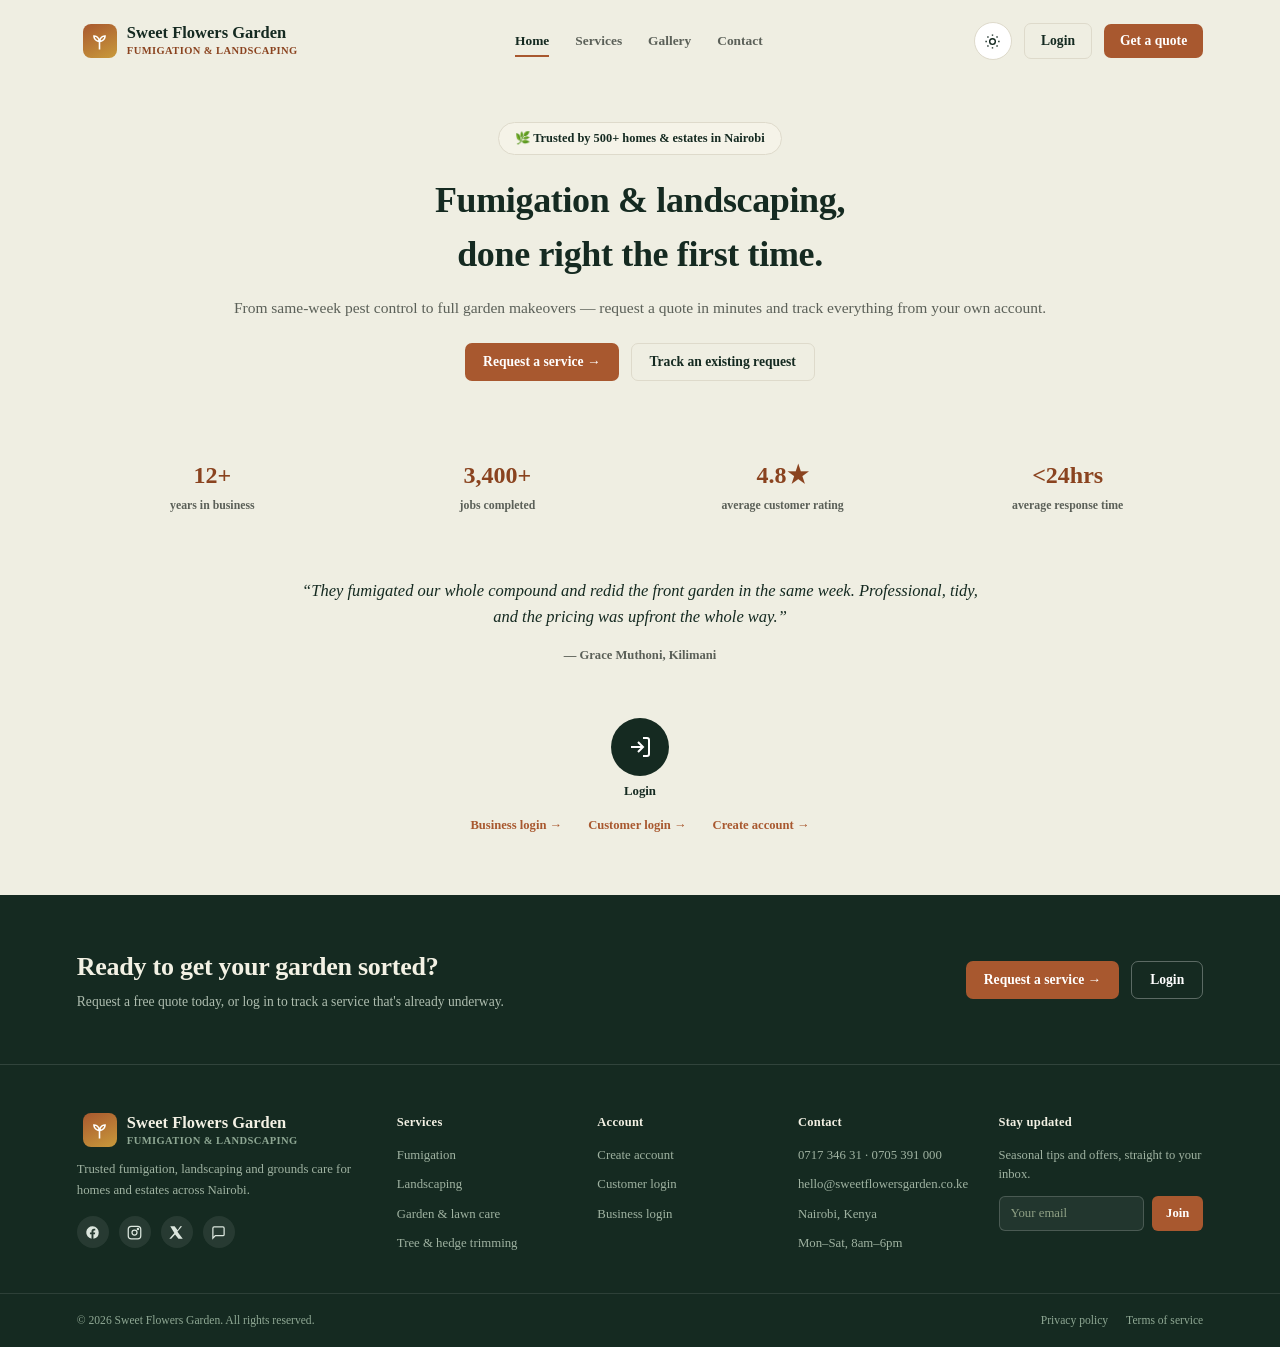
==== commit 62b64778: "Update index.html" ====
--- a/index.html
+++ b/index.html
@@ -1,1684 +1,1878 @@
-<!DOCTYPE html>
-<html lang="en">
-<head>
-<meta charset="UTF-8">
-<meta name="viewport" content="width=device-width, initial-scale=1.0">
-<title>Sweet Flowers Garden | Professional Cleaning, Landscaping & Fumigation Services</title>
-
-<link rel="preconnect" href="https://fonts.googleapis.com">
-<link rel="preconnect" href="https://fonts.gstatic.com" crossorigin>
-<link href="https://fonts.googleapis.com/css2?family=Poppins:wght@300;400;500;600;700;800&display=swap" rel="stylesheet">
-
-<style>
-*{
-margin:0;
-padding:0;
-box-sizing:border-box;
-font-family: 'Cambria', sans-serif;
-}
-
-html{
-scroll-behavior:smooth;
-}
-
-body{
-background:#ffffff;
-color:#222;
-overflow-x:hidden;
-}
-
-a{
-text-decoration:none;
-color:inherit;
-}
-
-.container{
-width:90%;
-max-width:1350px;
-margin:auto;
-}
-
-header{
-position:fixed;
-top:0;
-left:0;
-width:100%;
-background:rgba(255,255,255,.97);
-backdrop-filter:blur(10px);
-box-shadow:0 3px 20px rgba(0,0,0,.08);
-z-index:999;
-}
-
-nav{
-height:90px;
-display:flex;
-justify-content:space-between;
-align-items:center;
-}
-
-.logo{
-font-size:34px;
-font-weight:800;
-color:#1B5E20;
-line-height:1.1;
-}
-
-.logo span{
-display:block;
-font-size:15px;
-font-weight:500;
-color:#666;
-}
-
-nav ul{
-display:flex;
-list-style:none;
-gap:35px;
-}
-
-nav ul li a{
-font-size:16px;
-font-weight:600;
-transition:.3s;
-}
-
-nav ul li a:hover{
-color:#2E7D32;
-}
-
-.nav-right{
-display:flex;
-align-items:center;
-gap:15px;
-}
-
-.login-btn{
-padding:12px 24px;
-border:2px solid #2E7D32;
-border-radius:40px;
-font-weight:600;
-color:#2E7D32;
-transition:.3s;
-}
-
-.login-btn:hover{
-background:#2E7D32;
-color:white;
-}
-
-.register-btn{
-padding:12px 24px;
-background:#F9A825;
-border-radius:40px;
-font-weight:700;
-color:#222;
-transition:.3s;
-}
-
-.register-btn:hover{
-transform:translateY(-2px);
-}
-
-.hero{
-height:100vh;
-display:flex;
-align-items:center;
-background:
-linear-gradient(rgba(0,0,0,.55),rgba(0,0,0,.55)),
-url("https://images.unsplash.com/photo-1501004318641-b39e6451bec6?auto=format&fit=crop&w=1800&q=80");
-background-size:cover;
-background-position:center;
-color:white;
-}
-
-.hero-content{
-max-width:760px;
-}
-
-.hero h4{
-font-size:20px;
-letter-spacing:2px;
-color:#FFD54F;
-margin-bottom:20px;
-}
-
-.hero h1{
-font-size:68px;
-line-height:1.15;
-margin-bottom:25px;
-font-weight:800;
-}
-
-.hero p{
-font-size:22px;
-line-height:1.8;
-margin-bottom:40px;
-}
-
-.hero-buttons{
-display:flex;
-gap:20px;
-margin-bottom:50px;
-flex-wrap:wrap;
-}
-
-.primary-btn{
-padding:18px 38px;
-background:#2E7D32;
-border-radius:50px;
-font-weight:700;
-color:white;
-transition:.3s;
-}
-
-.primary-btn:hover{
-background:#43A047;
-}
-
-.secondary-btn{
-padding:18px 38px;
-background:white;
-border-radius:50px;
-font-weight:700;
-color:#1B5E20;
-transition:.3s;
-}
-
-.secondary-btn:hover{
-background:#f4f4f4;
-}
-
-.hero-features{
-display:grid;
-grid-template-columns:repeat(2,1fr);
-gap:18px;
-max-width:650px;
-}
-
-.hero-feature{
-background:rgba(255,255,255,.12);
-backdrop-filter:blur(8px);
-padding:18px 22px;
-border-radius:10px;
-font-weight:500;
-}
-
-.top-bar{
-background:#1B5E20;
-color:white;
-padding:10px 0;
-font-size:15px;
-}
-
-.top-content{
-display:flex;
-justify-content:space-between;
-align-items:center;
-}
-
-@media(max-width:1000px){
-nav ul{ display:none; }
-.hero h1{ font-size:48px; }
-.hero-features{ grid-template-columns:1fr; }
-}
-
-@media(max-width:700px){
-.hero{ text-align:center; }
-.hero-buttons{ justify-content:center; }
-.hero-content{ max-width:100%; }
-.top-content{ flex-direction:column; gap:8px; }
-.logo{ font-size:28px; }
-.hero h1{ font-size:38px; }
-.hero p{ font-size:18px; }
-}
-
-.about{
-padding:120px 0;
-background:#f8f9fa;
-}
-
-.about-grid{
-display:grid;
-grid-template-columns:1fr 1fr;
-gap:70px;
-align-items:center;
-}
-
-.about-image img{
-width:100%;
-border-radius:20px;
-box-shadow:0 20px 50px rgba(0,0,0,.15);
-}
-
-.section-tag{
-display:inline-block;
-padding:8px 18px;
-background:#E8F5E9;
-color:#1B5E20;
-border-radius:30px;
-font-weight:700;
-margin-bottom:20px;
-}
-
-.about-content h2{
-font-size:48px;
-margin-bottom:25px;
-color:#1B5E20;
-}
-
-.about-content p{
-font-size:18px;
-line-height:1.9;
-color:#555;
-margin-bottom:20px;
-}
-
-.mission-grid{
-display:grid;
-grid-template-columns:repeat(2,1fr);
-gap:25px;
-margin-top:35px;
-}
-
-.mission-box{
-background:#fff;
-padding:30px;
-border-radius:15px;
-box-shadow:0 15px 40px rgba(0,0,0,.08);
-}
-
-.mission-box h3{
-color:#1B5E20;
-margin-bottom:15px;
-}
-
-.statistics{
-margin-top:80px;
-display:grid;
-grid-template-columns:repeat(4,1fr);
-gap:30px;
-}
-
-.stat{
-background:#fff;
-padding:40px;
-text-align:center;
-border-radius:15px;
-box-shadow:0 15px 40px rgba(0,0,0,.08);
-}
-
-.stat h2{
-font-size:52px;
-color:#2E7D32;
-margin-bottom:10px;
-}
-
-.stat p{
-font-size:18px;
-font-weight:600;
-color:#666;
-}
-
-@media(max-width:900px){
-.about-grid{ grid-template-columns:1fr; }
-.mission-grid{ grid-template-columns:1fr; }
-.statistics{ grid-template-columns:repeat(2,1fr); }
-}
-
-@media(max-width:600px){
-.statistics{ grid-template-columns:1fr; }
-.about-content h2{ font-size:36px; }
-}
-
-.services{
-padding:120px 0;
-background:white;
-}
-
-.section-header{
-text-align:center;
-max-width:850px;
-margin:auto;
-margin-bottom:70px;
-}
-
-.section-header span{
-display:inline-block;
-padding:8px 20px;
-background:#E8F5E9;
-color:#1B5E20;
-font-weight:700;
-border-radius:30px;
-margin-bottom:20px;
-}
-
-.section-header h2{
-font-size:48px;
-color:#1B5E20;
-margin-bottom:20px;
-}
-
-.section-header p{
-font-size:19px;
-color:#666;
-line-height:1.8;
-}
-
-.services-grid{
-display:grid;
-grid-template-columns:repeat(auto-fit,minmax(340px,1fr));
-gap:35px;
-}
-
-.service-card{
-background:white;
-padding:40px;
-border-radius:20px;
-box-shadow:0 15px 45px rgba(0,0,0,.08);
-transition:.35s;
-border-top:5px solid #2E7D32;
-}
-
-.service-card:hover{
-transform:translateY(-12px);
-box-shadow:0 25px 60px rgba(0,0,0,.12);
-}
-
-.service-icon{
-width:80px;
-height:80px;
-background:#E8F5E9;
-display:flex;
-justify-content:center;
-align-items:center;
-font-size:38px;
-border-radius:50%;
-margin-bottom:25px;
-}
-
-.service-card h3{
-font-size:28px;
-color:#1B5E20;
-margin-bottom:18px;
-}
-
-.service-card p{
-font-size:17px;
-color:#666;
-line-height:1.8;
-margin-bottom:25px;
-}
-
-.service-card a{
-display:inline-block;
-padding:14px 30px;
-background:#2E7D32;
-color:white;
-font-weight:600;
-border-radius:40px;
-transition:.3s;
-}
-
-.service-card a:hover{
-background:#1B5E20;
-}
-
-@media(max-width:768px){
-.section-header h2{ font-size:36px; }
-}
-
-.why-us{
-padding:120px 0;
-background:#f8f9fa;
-}
-
-.why-grid{
-display:grid;
-grid-template-columns:repeat(auto-fit,minmax(320px,1fr));
-gap:35px;
-margin-top:70px;
-}
-
-.why-card{
-background:white;
-padding:40px;
-border-radius:20px;
-box-shadow:0 15px 40px rgba(0,0,0,.08);
-transition:.35s;
-text-align:center;
-}
-
-.why-card:hover{
-transform:translateY(-12px);
-}
-
-.why-icon{
-width:90px;
-height:90px;
-margin:auto;
-margin-bottom:25px;
-border-radius:50%;
-display:flex;
-align-items:center;
-justify-content:center;
-font-size:42px;
-background:#E8F5E9;
-}
-
-.why-card h3{
-font-size:28px;
-margin-bottom:15px;
-color:#1B5E20;
-}
-
-.why-card p{
-color:#666;
-line-height:1.8;
-font-size:17px;
-}
-
-.cta-banner{
-margin-top:90px;
-background:linear-gradient(135deg,#1B5E20,#43A047);
-padding:60px;
-border-radius:25px;
-display:flex;
-justify-content:space-between;
-align-items:center;
-gap:40px;
-color:white;
-flex-wrap:wrap;
-}
-
-.cta-banner h2{
-font-size:42px;
-margin-bottom:15px;
-}
-
-.cta-banner p{
-font-size:18px;
-max-width:650px;
-line-height:1.8;
-}
-
-.cta-btn{
-display:inline-block;
-padding:18px 40px;
-background:#F9A825;
-color:#222;
-font-weight:700;
-border-radius:50px;
-transition:.3s;
-}
-
-.cta-btn:hover{
-background:white;
-}
-
-@media(max-width:900px){
-.cta-banner{ text-align:center; justify-content:center; }
-.cta-banner h2{ font-size:34px; }
-}
-
-.projects{
-padding:120px 0;
-background:white;
-}
-
-.projects-grid{
-display:grid;
-grid-template-columns:repeat(auto-fit,minmax(350px,1fr));
-gap:35px;
-margin-top:60px;
-}
-
-.project-card{
-background:white;
-border-radius:20px;
-overflow:hidden;
-box-shadow:0 15px 40px rgba(0,0,0,.08);
-transition:.35s;
-}
-
-.project-card:hover{
-transform:translateY(-10px);
-}
-
-.project-card img{
-width:100%;
-height:260px;
-object-fit:cover;
-}
-
-.project-info{
-padding:30px;
-}
-
-.project-info h3{
-font-size:28px;
-color:#1B5E20;
-margin-bottom:15px;
-}
-
-.project-info p{
-color:#666;
-line-height:1.8;
-}
-
-.gallery{
-padding:120px 0;
-background:#f8f9fa;
-}
-
-.gallery-grid{
-display:grid;
-grid-template-columns:repeat(auto-fit,minmax(250px,1fr));
-gap:20px;
-margin-top:60px;
-}
-
-.gallery-grid img{
-width:100%;
-height:260px;
-object-fit:cover;
-border-radius:15px;
-transition:.35s;
-cursor:pointer;
-}
-
-.gallery-grid img:hover{
-transform:scale(1.05);
-}
-
-.testimonials{
-padding:120px 0;
-background:#f8f9fa;
-}
-
-.testimonial-grid{
-display:grid;
-grid-template-columns:repeat(auto-fit,minmax(320px,1fr));
-gap:30px;
-margin-top:60px;
-}
-
-.testimonial-card{
-background:white;
-padding:40px;
-border-radius:20px;
-box-shadow:0 15px 40px rgba(0,0,0,.08);
-transition:.35s;
-}
-
-.testimonial-card:hover{
-transform:translateY(-10px);
-}
-
-.stars{
-font-size:24px;
-color:#F9A825;
-margin-bottom:20px;
-}
-
-.testimonial-card p{
-line-height:1.8;
-margin-bottom:20px;
-color:#666;
-}
-
-.testimonial-card h3{
-color:#1B5E20;
-margin-bottom:5px;
-}
-
-.contact{
-padding:120px 0;
-background:white;
-}
-
-.contact-grid{
-display:grid;
-grid-template-columns:1fr 1fr;
-gap:50px;
-margin-top:60px;
-}
-
-.contact-info{
-background:#1B5E20;
-padding:50px;
-border-radius:20px;
-color:white;
-}
-
-.contact-info h3{
-font-size:34px;
-margin-bottom:30px;
-}
-
-.contact-item{
-margin-bottom:30px;
-}
-
-.contact-form{
-background:#f8f9fa;
-padding:40px;
-border-radius:20px;
-}
-
-.contact-form input,
-.contact-form select,
-.contact-form textarea{
-width:100%;
-padding:16px;
-margin-bottom:20px;
-border:1px solid #ddd;
-border-radius:10px;
-font-size:16px;
-}
-
-.contact-form button{
-width:100%;
-padding:18px;
-background:#2E7D32;
-color:white;
-border:none;
-border-radius:10px;
-font-size:18px;
-font-weight:700;
-cursor:pointer;
-transition:.3s;
-}
-
-.contact-form button:hover{
-background:#1B5E20;
-}
-
-footer{
-background:#111;
-color:#ddd;
-padding:80px 0 30px;
-}
-
-.footer-grid{
-display:grid;
-grid-template-columns:repeat(auto-fit,minmax(220px,1fr));
-gap:40px;
-}
-
-.footer-grid h3{
-color:white;
-margin-bottom:20px;
-}
-
-.footer-grid ul{
-list-style:none;
-}
-
-.footer-grid li{
-margin-bottom:12px;
-}
-
-.footer-grid a{
-color:#ddd;
-}
-
-.footer-grid a:hover{
-color:#F9A825;
-}
-
-.footer-bottom{
-text-align:center;
-margin-top:60px;
-padding-top:25px;
-border-top:1px solid rgba(255,255,255,.1);
-}
-
-@media(max-width:900px){
-.contact-grid{ grid-template-columns:1fr; }
-}
-
-.modal{
-position:fixed;
-top:0;
-left:0;
-width:100%;
-height:100%;
-background:rgba(0,0,0,.65);
-display:none;
-justify-content:center;
-align-items:center;
-z-index:9999;
-padding:20px;
-backdrop-filter:blur(5px);
-}
-
-.modal-box{
-width:100%;
-max-width:470px;
-background:white;
-border-radius:20px;
-padding:45px;
-position:relative;
-animation:popup .35s ease;
-box-shadow:0 25px 60px rgba(0,0,0,.25);
-}
-
-@keyframes popup{
-from{ transform:translateY(40px); opacity:0; }
-to{ transform:translateY(0); opacity:1; }
-}
-
-.close-modal{
-position:absolute;
-right:25px;
-top:20px;
-font-size:34px;
-cursor:pointer;
-color:#777;
-transition:.3s;
-}
-
-.close-modal:hover{
-color:#1B5E20;
-}
-
-.modal-box h2{
-font-size:36px;
-color:#1B5E20;
-margin-bottom:10px;
-}
-
-.modal-box p{
-color:#666;
-margin-bottom:30px;
-}
-
-.input-group{
-margin-bottom:22px;
-}
-
-.input-group label{
-display:block;
-font-weight:600;
-margin-bottom:10px;
-color:#333;
-}
-
-.input-group input{
-width:100%;
-padding:16px;
-border:1px solid #dcdcdc;
-border-radius:10px;
-font-size:16px;
-outline:none;
-transition:.3s;
-}
-
-.input-group input:focus{
-border-color:#2E7D32;
-box-shadow:0 0 0 3px rgba(46,125,50,.15);
-}
-
-.password-box{
-position:relative;
-}
-
-.password-box input{
-padding-right:60px;
-}
-
-.toggle-password{
-position:absolute;
-right:10px;
-top:50%;
-transform:translateY(-50%);
-border:none;
-background:none;
-font-size:22px;
-cursor:pointer;
-}
-
-.remember{
-display:flex;
-justify-content:space-between;
-align-items:center;
-margin-bottom:25px;
-font-size:15px;
-}
-
-.remember a{
-color:#2E7D32;
-font-weight:600;
-}
-
-.login-button{
-width:100%;
-padding:17px;
-border:none;
-border-radius:12px;
-background:#2E7D32;
-color:white;
-font-size:18px;
-font-weight:700;
-cursor:pointer;
-transition:.3s;
-}
-
-.login-button:hover{
-background:#1B5E20;
-}
-
-.register-link{
-text-align:center;
-margin-top:25px;
-font-size:16px;
-}
-
-.register-link a{
-color:#2E7D32;
-font-weight:700;
-text-decoration:none;
-}
-
-.register-link a:hover{
-text-decoration:underline;
-}
-
-@media(max-width:600px){
-.modal-box{ padding:30px 25px; }
-.modal-box h2{ font-size:30px; }
-}
-
-.booking{
-padding:120px 0;
-background:#f8f9fa;
-}
-
-.booking-form{
-background:white;
-padding:50px;
-border-radius:20px;
-box-shadow:0 20px 50px rgba(0,0,0,.08);
-margin-top:60px;
-}
-
-.form-grid{
-display:grid;
-grid-template-columns:repeat(auto-fit,minmax(280px,1fr));
-gap:25px;
-margin-bottom:25px;
-}
-
-.booking-form label{
-display:block;
-margin-bottom:8px;
-font-weight:600;
-color:#333;
-}
-
-.booking-form input,
-.booking-form select,
-.booking-form textarea{
-width:100%;
-padding:16px;
-border:1px solid #ddd;
-border-radius:10px;
-font-size:16px;
-margin-bottom:20px;
-outline:none;
-transition:.3s;
-}
-
-.booking-form input:focus,
-.booking-form select:focus,
-.booking-form textarea:focus{
-border-color:#2E7D32;
-box-shadow:0 0 0 3px rgba(46,125,50,.15);
-}
-
-.booking-btn{
-width:100%;
-padding:18px;
-background:#2E7D32;
-color:white;
-font-size:18px;
-font-weight:700;
-border:none;
-border-radius:10px;
-cursor:pointer;
-transition:.3s;
-}
-
-.booking-btn:hover{
-background:#1B5E20;
-}
-
-.admin-wrapper{
-display:flex;
-height:100vh;
-background:#f4f6f9;
-}
-
-.admin-sidebar{
-width:260px;
-background:#1B5E20;
-color:white;
-padding:30px 20px;
-overflow-y:auto;
-}
-
-.admin-sidebar h2{
-margin-bottom:30px;
-font-size:24px;
-}
-
-.admin-sidebar ul{
-list-style:none;
-padding:0;
-}
-
-.admin-sidebar li{
-padding:15px;
-cursor:pointer;
-border-radius:8px;
-margin-bottom:10px;
-transition:.3s;
-}
-
-.admin-sidebar li:hover{
-background:#2E7D32;
-}
-
-.admin-main{
-flex:1;
-padding:40px;
-overflow:auto;
-}
-
-.cards{
-display:grid;
-grid-template-columns:repeat(auto-fit,minmax(220px,1fr));
-gap:20px;
-margin:30px 0;
-}
-
-.card{
-background:white;
-padding:25px;
-border-radius:15px;
-box-shadow:0 8px 20px rgba(0,0,0,.08);
-}
-
-.card h3{
-margin-bottom:10px;
-color:#666;
-}
-
-.card h2{
-color:#1B5E20;
-font-size:32px;
-}
-
-table{
-width:100%;
-border-collapse:collapse;
-background:white;
-}
-
-table th,
-table td{
-padding:15px;
-border-bottom:1px solid #eee;
-text-align:left;
-}
-
-.admin-page{
-display:block;
-}
-
-.toolbar {
-display: flex;
-justify-content: space-between;
-margin-bottom: 20px;
-gap: 15px;
-}
-
-.toolbar input {
-padding: 10px;
-border-radius: 8px;
-border: 1px solid #ddd;
-width: 300px;
-}
-
-.toolbar button {
-padding: 10px 20px;
-background: #2E7D32;
-color: white;
-border: none;
-border-radius: 8px;
-cursor: pointer;
-font-weight: 600;
-}
-</style>
-</head>
-<body>
-
-<div class="top-bar">
-    <div class="container top-content">
-        <div>📞 Erickson Mayetti : 0705 391 000</div>
-        <div>📞 Joseph Kimani : 0717 346 231</div>
-    </div>
-</div>
-
-<header>
-    <div class="container">
-        <nav>
-            <div class="logo">
-                Sweet Flowers Garden
-                <span>Cleaning • Landscaping • Fumigation • Maintenance</span>
-            </div>
-            <ul>
-                <li><a href="#home">Home</a></li>
-                <li><a href="#about">About</a></li>
-                <li><a href="#services">Services</a></li>
-                <li><a href="#projects">Projects</a></li>
-                <li><a href="#gallery">Gallery</a></li>
-                <li><a href="#contact">Contact</a></li>
-            </ul>
-            <div class="nav-right">
-                <a href="#" class="login-btn" onclick="openLogin()">Login</a>
-                <a href="#" class="register-btn" onclick="openRegister()">Create Account</a>
-            </div>
-        </nav>
-    </div>
-</header>
-
-<!-- Main Client Facing Site Wrapped inside homeView container -->
-<div id="homeView">
-    <section id="home" class="hero">
-        <div class="container">
-            <div class="hero-content">
-                <h4>WELCOME TO SWEET FLOWER GARDEN</h4>
-                <h1>Professional Landscaping, Cleaning & Fumigation Services</h1>
-                <p>We provide reliable landscaping, gardening, cleaning, fumigation, pest control, and property maintenance services for homes, businesses, schools, hospitals, hotels, and commercial properties throughout Kenya.</p>
-                <div class="hero-buttons">
-                    <a href="#contact" class="primary-btn">Request Free Quote</a>
-                    <a href="#services" class="secondary-btn">Explore Services</a>
-                </div>
-                <div class="hero-features">
-                    <div class="hero-feature">🌿 Professional Landscaping</div>
-                    <div class="hero-feature">🧹 Commercial & Residential Cleaning</div>
-                    <div class="hero-feature">🐜 Safe Pest Control & Fumigation</div>
-                    <div class="hero-feature">🏢 Property Maintenance Services</div>
-                </div>
-            </div>
-        </div>
-    </section>
-
-    <section id="about" class="about">
-        <div class="container">
-            <div class="about-grid">
-                <div class="about-image">
-                    <img src="https://images.unsplash.com/photo-1520607162513-77705c0f0d4a?auto=format&fit=crop&w=900&q=80" alt="Sweet Flower Garden">
-                </div>
-                <div class="about-content">
-                    <span class="section-tag">ABOUT US</span>
-                    <h2>Creating Beautiful, Clean & Healthy Environments</h2>
-                    <p>Sweet Flower Garden is a trusted Kenyan company specializing in landscaping, professional cleaning, fumigation, pest control, and property maintenance. We are committed to transforming homes, offices, institutions, and commercial properties through dependable, affordable, and high-quality services.</p>
-                    <p>Our experienced professionals use modern equipment, environmentally friendly products, and proven techniques to deliver outstanding results while ensuring the safety of people, pets, and the environment.</p>
-                    <div class="mission-grid">
-                        <div class="mission-box">
-                            <h3>Our Mission</h3>
-                            <p>To provide exceptional facility management services through professionalism, innovation, and customer satisfaction.</p>
-                        </div>
-                        <div class="mission-box">
-                            <h3>Our Vision</h3>
-                            <p>To become Kenya's most trusted landscaping and facility management company.</p>
-                        </div>
-                    </div>
-                </div>
-            </div>
-            <div class="statistics">
-                <div class="stat"><h2>10+</h2><p>Years Experience</p></div>
-                <div class="stat"><h2>5,00+</h2><p>Completed Projects</p></div>
-                <div class="stat"><h2>3,00+</h2><p>Happy Clients</p></div>
-                <div class="stat"><h2>24/7</h2><p>Customer Support</p></div>
-            </div>
-        </div>
-    </section>
-
-    <section id="services" class="services">
-        <div class="container">
-            <div class="section-header">
-                <span>OUR SERVICES</span>
-                <h2>Professional Services We Offer</h2>
-                <p>We provide reliable, affordable, and high-quality services for homes, businesses, schools, hospitals, hotels, apartments, and institutions throughout Kenya.</p>
-            </div>
-            <div class="services-grid">
-                <div class="service-card">
-                    <div class="service-icon">🌿</div>
-                    <h3>Landscaping</h3>
-                    <p>Professional garden design, lawn installation, flower planting, hedge trimming, irrigation systems, and landscape maintenance.</p>
-                    <a href="#">Learn More →</a>
-                </div>
-                <div class="service-card">
-                    <div class="service-icon">🧹</div>
-                    <h3>Cleaning Services</h3>
-                    <p>Residential, office, commercial, hospital, apartment, warehouse, and post-construction cleaning carried out by trained professionals.</p>
-                    <a href="#">Learn More →</a>
-                </div>
-                <div class="service-card">
-                    <div class="service-icon">🐜</div>
-                    <h3>Fumigation & Pest Control</h3>
-                    <p>Safe elimination of bed bugs, cockroaches, termites, rodents, mosquitoes, ants, snakes, and other harmful pests.</p>
-                    <a href="#">Learn More →</a>
-                </div>
-                <div class="service-card">
-                    <div class="service-icon">🏢</div>
-                    <h3>Property Maintenance</h3>
-                    <p>Professional painting, plumbing, electrical repairs, pressure washing, roof cleaning, and general maintenance services.</p>
-                    <a href="#">Learn More →</a>
-                </div>
-                <div class="service-card">
-                    <div class="service-icon">💧</div>
-                    <h3>Water Tank Cleaning</h3>
-                    <p>Cleaning, disinfecting, and maintaining domestic and commercial water tanks to ensure safe water storage.</p>
-                    <a href="#">Learn More →</a>
-                </div>
-                <div class="service-card">
-                    <div class="service-icon">♻️</div>
-                    <h3>Waste Management</h3>
-                    <p>Reliable garbage collection, waste disposal, recycling, and environmental cleaning services for organizations and homes.</p>
-                    <a href="#">Learn More →</a>
-                </div>
-            </div>
-        </div>
-    </section>
-
-    <section class="why-us">
-        <div class="container">
-            <div class="section-header">
-                <span>WHY CHOOSE US</span>
-                <h2>Why Thousands of Clients Trust Sweet Flower Garden</h2>
-                <p>We deliver reliable, affordable, and high-quality facility management services backed by experienced professionals, modern equipment, and outstanding customer care.</p>
-            </div>
-            <div class="why-grid">
-                <div class="why-card">
-                    <div class="why-icon">🏆</div>
-                    <h3>Experienced Team</h3>
-                    <p>Our skilled professionals have years of experience in landscaping, cleaning, fumigation, and property maintenance.</p>
-                </div>
-                <div class="why-card">
-                    <div class="why-icon">🌱</div>
-                    <h3>Eco-Friendly Products</h3>
-                    <p>We use environmentally friendly products that are safe for families, pets, businesses, and the environment.</p>
-                </div>
-                <div class="why-card">
-                    <div class="why-icon">⚡</div>
-                    <h3>Fast Response</h3>
-                    <p>We respond quickly to enquiries, emergency requests, and scheduled maintenance services.</p>
-                </div>
-                <div class="why-card">
-                    <div class="why-icon">🛡️</div>
-                    <h3>Quality Guaranteed</h3>
-                    <p>Every project is completed with attention to detail and backed by our commitment to customer satisfaction.</p>
-                </div>
-                <div class="why-card">
-                    <div class="why-icon">💰</div>
-                    <h3>Affordable Pricing</h3>
-                    <p>Transparent quotations with competitive prices and no hidden charges.</p>
-                </div>
-                <div class="why-card">
-                    <div class="why-icon">📞</div>
-                    <h3>24/7 Customer Support</h3>
-                    <p>Our friendly team is available to answer questions and assist with emergency service requests.</p>
-                </div>
-            </div>
-            <div class="cta-banner">
-                <div>
-                    <h2>Ready to Transform Your Property?</h2>
-                    <p>Contact Sweet Flower Garden today for professional landscaping, cleaning, fumigation, and maintenance services.</p>
-                </div>
-                <div><a href="#contact" class="cta-btn">Request Free Quote</a></div>
-            </div>
-        </div>
-    </section>
-
-    <section id="projects" class="projects">
-        <div class="container">
-            <div class="section-header">
-                <span>OUR PROJECTS</span>
-                <h2>Our Recent Work</h2>
-                <p>Every project reflects our commitment to quality, professionalism, and customer satisfaction.</p>
-            </div>
-            <div class="projects-grid">
-                <div class="project-card">
-                    <img src="https://images.unsplash.com/photo-1501004318641-b39e6451bec6?auto=format&fit=crop&w=900&q=80">
-                    <div class="project-info">
-                        <h3>Garden Landscaping</h3>
-                        <p>Professional lawn installation, flower planting, and garden design.</p>
-                    </div>
-                </div>
-                <div class="project-card">
-                    <img src="https://images.unsplash.com/photo-1581578731548-c64695cc6952?auto=format&fit=crop&w=900&q=80">
-                    <div class="project-info">
-                        <h3>Commercial Cleaning</h3>
-                        <p>Office, apartment, and commercial cleaning services.</p>
-                    </div>
-                </div>
-                <div class="project-card">
-                    <img src="https://images.unsplash.com/photo-1558904541-efa843a96f01?auto=format&fit=crop&w=900&q=80">
-                    <div class="project-info">
-                        <h3>Fumigation Services</h3>
-                        <p>Safe pest control for homes, businesses, and institutions.</p>
-                    </div>
-                </div>
-            </div>
-        </div>
-    </section>
-
-    <section id="gallery" class="gallery">
-        <div class="container">
-            <div class="section-header">
-                <span>PHOTO GALLERY</span>
-                <h2>Our Work in Pictures</h2>
-                <p>Browse some of the projects completed by Sweet Flower Garden.</p>
-            </div>
-            <div class="gallery-grid">
-                <img src="https://images.unsplash.com/photo-1501004318641-b39e6451bec6?auto=format&fit=crop&w=700&q=80">
-                <img src="https://images.unsplash.com/photo-1523413651479-597eb2da0ad6?auto=format&fit=crop&w=700&q=80">
-                <img src="https://images.unsplash.com/photo-1581578731548-c64695cc6952?auto=format&fit=crop&w=700&q=80">
-            </div>
-        </div>
-    </section>
-
-    <section id="booking" class="booking">
-        <div class="container">
-            <div class="section-header">
-                <span>BOOK A SERVICE</span>
-                <h2>Book a Professional Service</h2>
-                <p>Complete the form below and our team will contact you to confirm your booking and provide a quotation.</p>
-            </div>
-            <form id="bookingForm" class="booking-form">
-                <div class="form-grid">
-                    <div>
-                        <label>Full Name</label>
-                        <input type="text" id="bookingName" placeholder="Enter your full name" required>
-                    </div>
-                    <div>
-                        <label>Email Address</label>
-                        <input type="email" id="bookingEmail" placeholder="Enter your email" required>
-                    </div>
-                    <div>
-                        <label>Phone Number</label>
-                        <input type="tel" id="bookingPhone" placeholder="07XXXXXXXX" required>
-                    </div>
-                    <div>
-                        <label>County</label>
-                        <select id="bookingCounty" required>
-                            <option value="">Select County</option>
-                            <option>Nairobi</option>
-                            <option>Kiambu</option>
-                            <option>Machakos</option>
-                            <option>Kajiado</option>
-                        </select>
-                    </div>
-                    <div>
-                        <label>Preferred Date</label>
-                        <input type="date" id="bookingDate" required>
-                    </div>
-                    <div>
-                        <label>Preferred Time</label>
-                        <input type="time" id="bookingTime" required>
-                    </div>
-                    <div>
-                        <label>Property Type</label>
-                        <select id="propertyType" required>
-                            <option value="">Select Property</option>
-                            <option>Residential Home</option>
-                            <option>Apartment</option>
-                            <option>Office</option>
-                        </select>
-                    </div>
-                    <div>
-                        <label>Service Category</label>
-                        <select id="bookingService" required>
-                            <option value="">Select Service</option>
-                            <option>Cleaning</option>
-                            <option>Fumigation</option>
-                            <option>Landscaping</option>
-                            <option>Garden Maintenance</option>
-                        </select>
-                    </div>
-                </div>
-                <label>Property Address</label>
-                <input type="text" id="bookingAddress" placeholder="Enter the property location" required>
-                <label>Describe the Service Required</label>
-                <textarea id="bookingDescription" rows="6" placeholder="Describe the work you would like us to do..." required></textarea>
-                <label>Upload Photos (Optional)</label>
-                <input type="file" id="bookingImages" multiple accept="image/*">
-                <button type="submit" class="booking-btn">Submit Booking Request</button>
-            </form>
-        </div>
-    </section>
-
-    <section class="testimonials">
-        <div class="container">
-            <div class="section-header">
-                <span>TESTIMONIALS</span>
-                <h2>What Our Clients Say</h2>
-                <p>Our reputation is built on quality work, professionalism, and customer satisfaction.</p>
-            </div>
-            <div class="testimonial-grid">
-                <div class="testimonial-card">
-                    <div class="stars">★★★★★</div>
-                    <p>"Sweet Flower Garden transformed our office compound beautifully. Their landscaping team exceeded our expectations."</p>
-                    <h3>James Mwangi</h3><span>Corporate Client</span>
-                </div>
-            </div>
-        </div>
-    </section>
-
-    <section class="contact" id="contact">
-        <div class="container">
-            <div class="section-header">
-                <span>CONTACT US</span>
-                <h2>Request a Free Quote</h2>
-                <p>Contact us today and receive a free quotation for your project.</p>
-            </div>
-            <div class="contact-grid">
-                <div class="contact-info">
-                    <h3>Sweet Flower Garden</h3>
-                    <div class="contact-item"><h4>📞 Erickson Mayetti</h4><p>0705 391 000</p></div>
-                    <div class="contact-item"><h4>📞 Joseph Kimani</h4><p>0717 346 231</p></div>
-                </div>
-                <div class="contact-form">
-                    <form id="quoteRequestForm">
-                        <input type="text" id="quoteName" placeholder="Full Name" required>
-                        <input type="email" id="quoteEmail" placeholder="Email Address" required>
-                        <input type="tel" id="quotePhone" placeholder="Phone Number" required>
-                        <select id="quoteService" required>
-                            <option value="">Select Service</option>
-                            <option>Landscaping</option>
-                            <option>Cleaning</option>
-                            <option>Fumigation</option>
-                            <option>Property Maintenance</option>
-                        </select>
-                        <textarea id="quoteMessage" rows="6" placeholder="Tell us about your project" required></textarea>
-                        <button type="submit">Request Free Quote</button>
-                    </form>
-                </div>
-            </div>
-        </div>
-    </section>
-
-    <footer>
-        <div class="container">
-            <div class="footer-bottom">© 2026 Sweet Flower Garden. All Rights Reserved.</div>
-        </div>
-    </footer>
-</div>
-
-<!-- Customer View Portal Section -->
-<section id="customerView" style="display:none;">
-    <div class="admin-wrapper">
-        <aside class="admin-sidebar">
-            <h2>Sweet Flower Garden</h2>
-            <ul>
-                <li onclick="showCustomerPage('customerDashboard')">🏠 Dashboard</li>
-                <li onclick="showCustomerPage('myBookings')">📅 My Bookings</li>
-                <li onclick="showCustomerPage('myProfile')">👤 My Profile</li>
-                <li onclick="logoutCustomer()">🚪 Logout</li>
-            </ul>
-        </aside>
-        <main class="admin-main">
-            <div id="customerDashboard" class="customer-page">
-                <h1>Welcome</h1>
-                <div class="cards">
-                    <div class="card"><h3>My Bookings</h3><h2 id="myBookingCount">0</h2></div>
-                </div>
-            </div>
-            <div id="myBookings" class="customer-page" style="display:none;">
-                <h1>My Bookings</h1>
-                <table>
-                    <thead><tr><th>Service</th><th>Date</th><th>Status</th></tr></thead>
-                    <tbody id="customerBookingBody"></tbody>
-                </table>
-            </div>
-            <div id="myProfile" class="customer-page" style="display:none;">
-                <h1>My Profile</h1>
-                <div class="card">
-                    <p><strong>Name:</strong> <span id="profileName"></span></p>
-                    <p><strong>Email:</strong> <span id="profileEmail"></span></p>
-                    <p><strong>Phone:</strong> <span id="profilePhone"></span></p>
-                </div>
-            </div>
-        </main>
-    </div>
-</section>
-
-<!-- Modals Systems -->
-<div id="loginModal" class="modal">
-    <div class="modal-box">
-        <span class="close-modal" onclick="closeLogin()">&times;</span>
-        <h2>Welcome Back</h2>
-        <form id="loginForm">
-            <div class="input-group"><label>Email Address</label><input type="email" id="loginEmail" required></div>
-            <div class="input-group"><label>Password</label><input type="password" id="loginPassword" required></div>
-            <button type="submit" class="login-button">Login</button>
-        </form>
-    </div>
-</div>
-
-<div id="registerModal" class="modal">
-    <div class="modal-box">
-        <span class="close-modal" onclick="closeRegister()">&times;</span>
-        <h2>Create Account</h2>
-        <form id="registerForm">
-            <div class="input-group"><label>Full Name</label><input type="text" id="regName" required></div>
-            <div class="input-group"><label>Email Address</label><input type="email" id="regEmail" required></div>
-            <div class="input-group"><label>Phone Number</label><input type="tel" id="regPhone" required></div>
-            <div class="input-group"><label>Password</label><input type="password" id="regPassword" required></div>
-            <div class="input-group"><label>Confirm Password</label><input type="password" id="regConfirm" required></div>
-            <button type="submit" class="login-button">Create Account</button>
-        </form>
-    </div>
-</div>
-
-<!-- Admin Management Portal Section -->
-<section id="adminView" style="display:none;">
-    <div class="admin-wrapper">
-        <aside class="admin-sidebar">
-            <h2>Admin SFG</h2>
-            <ul>
-                <li onclick="showAdminPage('dashboardPage')">🏠 Dashboard</li>
-                <li onclick="showAdminPage('customersPage')">👥 Customers</li>
-                <li onclick="showAdminPage('bookingsPage')">📅 Bookings Operations</li>
-                <li onclick="logoutAdmin()">🚪 Logout</li>
-            </ul>
-        </aside>
-        <main class="admin-main">
-            <div id="dashboardPage" class="admin-page">
-                <h1>Operational Admin Dashboard</h1>
-                <div class="cards">
-                    <div class="card"><h3>Registered Customers</h3><h2 id="customerCount">0</h2></div>
-                    <div class="card"><h3>Total Received Bookings</h3><h2 id="bookingCount">0</h2></div>
-                </div>
-            </div>
-            <div id="customersPage" class="admin-page" style="display:none;">
-                <h1>Customer Database Management</h1>
-                <table id="customerTable">
-                    <thead><tr><th>#</th><th>Name</th><th>Phone</th><th>Email</th></tr></thead>
-                    <tbody id="customerBody"></tbody>
-                </table>
-            </div>
-            <div id="bookingsPage" class="admin-page" style="display:none;">
-                <h1>Booking Operational Database Requests</h1>
-                <table id="bookingTable">
-                    <thead><tr><th>#</th><th>Customer Name</th><th>Email / Phone</th><th>Service Type</th><th>Target Date</th><th>Status</th></tr></thead>
-                    <tbody id="bookingBody"></tbody>
-                </table>
-            </div>
-        </main>
-    </div>
-</section>
-
-<script>
-const loginModal = document.getElementById("loginModal");
-const registerModal = document.getElementById("registerModal");
-
-function openLogin() { loginModal.style.display = "flex"; }
-function closeLogin() { loginModal.style.display = "none"; }
-function openRegister() { registerModal.style.display = "flex"; }
-function closeRegister() { registerModal.style.display = "none"; }
-
-document.getElementById("registerForm").addEventListener("submit", function(e){
-    e.preventDefault();
-    const name = document.getElementById("regName").value.trim();
-    const email = document.getElementById("regEmail").value.trim();
-    const phone = document.getElementById("regPhone").value.trim();
-    const password = document.getElementById("regPassword").value;
-    const confirm = document.getElementById("regConfirm").value;
-
-    if(password !== confirm) { alert("Passwords do not match."); return; }
-    let users = JSON.parse(localStorage.getItem("sfgUsers")) || [];
-    if(users.some(u => u.email === email)) { alert("Email already registered."); return; }
-
-    users.push({ name, email, phone, password });
-    localStorage.setItem("sfgUsers", JSON.stringify(users));
-    alert("Account created successfully.");
-    closeRegister();
-    openLogin();
-});
-
-document.getElementById("loginForm").addEventListener("submit", function(e){
-    e.preventDefault();
-    const email = document.getElementById("loginEmail").value.trim().toLowerCase();
-    const password = document.getElementById("loginPassword").value.trim();
-
-    if((email === "admin@sweetflowergarden.com" || email === "developeracaciabooks@gmail.com") && password === "admin123") {
-        alert("Welcome Administrator");
-        closeLogin();
-        showView("adminView");
-        loadAdminDashboard();
-        return;
-    }
-
-    const users = JSON.parse(localStorage.getItem("sfgUsers")) || [];
-    const user = users.find(u => u.email.toLowerCase() === email && u.password === password);
-    if(!user) { alert("Invalid email or password."); return; }
-
-    localStorage.setItem("loggedInUser", JSON.stringify(user));
-    alert("Welcome " + user.name + "!");
-    closeLogin();
-    showView("customerView");
-    loadCustomerDashboard();
-});
-
-function showView(view) {
-    document.getElementById("homeView").style.display = "none";
-    document.getElementById("customerView").style.display = "none";
-    document.getElementById("adminView").style.display = "none";
-    document.getElementById(view).style.display = "block";
-}
-
-function showCustomerPage(page) {
-    document.querySelectorAll(".customer-page").forEach(p => p.style.display = "none");
-    document.getElementById(page).style.display = "block";
-}
-
-function showAdminPage(page) {
-    document.querySelectorAll(".admin-page").forEach(p => p.style.display = "none");
-    document.getElementById(page).style.display = "block";
-}
-
-function logoutCustomer() {
-    localStorage.removeItem("loggedInUser");
-    showView("homeView");
-}
-
-function logoutAdmin() {
-    showView("homeView");
-}
-
-document.getElementById("bookingForm").addEventListener("submit", function(e){
-    e.preventDefault();
-    let bookings = JSON.parse(localStorage.getItem("bookings")) || [];
-    bookings.push({
-        customer: document.getElementById("bookingName").value,
-        email: document.getElementById("bookingEmail").value,
-        phone: document.getElementById("bookingPhone").value,
-        service: document.getElementById("bookingService").value,
-        date: document.getElementById("bookingDate").value,
-        status: "Pending"
-    });
-    localStorage.setItem("bookings", JSON.stringify(bookings));
-    alert("Booking submitted successfully.");
-    this.reset();
-});
-
-document.getElementById("quoteRequestForm").addEventListener("submit", function(e){
-    e.preventDefault();
-    let bookings = JSON.parse(localStorage.getItem("bookings")) || [];
-    bookings.push({
-        customer: document.getElementById("quoteName").value,
-        email: document.getElementById("quoteEmail").value,
-        phone: document.getElementById("quotePhone").value,
-        service: document.getElementById("quoteService").value + " (Quote Request)",
-        date: "As soon as possible",
-        status: "Pending"
-    });
-    localStorage.setItem("bookings", JSON.stringify(bookings));
-    alert("Quotation request submitted to operational dashboard database.");
-    this.reset();
-});
-
-function loadCustomerDashboard(){
-    const user = JSON.parse(localStorage.getItem("loggedInUser"));
-    if(!user) return;
-    document.getElementById("profileName").textContent = user.name;
-    document.getElementById("profileEmail").textContent = user.email;
-    document.getElementById("profilePhone").textContent = user.phone;
-
-    let bookings = JSON.parse(localStorage.getItem("bookings")) || [];
-    let myBookings = bookings.filter(b => b.email.toLowerCase() === user.email.toLowerCase());
-    
-    document.getElementById("myBookingCount").textContent = myBookings.length;
-    
-    let html = "";
-    myBookings.forEach(b => {
-        html += `<tr><td>${b.service}</td><td>${b.date}</td><td><strong>${b.status}</strong></td></tr>`;
-    });
-    document.getElementById("customerBookingBody").innerHTML = html;
-}
-
-function loadAdminDashboard(){
-    let users = JSON.parse(localStorage.getItem("sfgUsers")) || [];
-    let bookings = JSON.parse(localStorage.getItem("bookings")) || [];
-
-    document.getElementById("customerCount").textContent = users.length;
-    document.getElementById("bookingCount").textContent = bookings.length;
-
-    // Load user list database values
-    let userHtml = "";
-    users.forEach((u, index) => {
-        userHtml += `<tr><td>${index + 1}</td><td>${u.name}</td><td>${u.phone}</td><td>${u.email}</td></tr>`;
-    });
-    document.getElementById("customerBody").innerHTML = userHtml;
-
-    let bookingHtml = "";
-    bookings.forEach((b, index) => {
-        bookingHtml += `<tr>
-            <td>${index + 1}</td>
-            <td>${b.customer}</td>
-            <td>${b.email} <br> <small>${b.phone}</small></td>
-            <td>${b.service}</td>
-            <td>${b.date}</td>
-            <td><span style="color:#E65100; font-weight:bold;">${b.status}</span></td>
-        </tr>`;
-    });
-    document.getElementById("bookingBody").innerHTML = bookingHtml;
-}
-</script>
-</body>
-</html>
+<!DOCTYPE html>
+<html lang="en">
+<head>
+<meta charset="UTF-8">
+<meta name="viewport" content="width=device-width, initial-scale=1.0">
+<title>Sweet Flowers Garden — Business Manager</title>
+<style>
+  :root{
+    --pine:#1F3A2E;
+    --pine-deep:#152A21;
+    --soil:#A8582F;
+    --soil-deep:#8A431F;
+    --ochre:#C99A3B;
+    --paper:#EFEEE2;
+    --paper-warm:#F5F3E8;
+    --card:#FFFFFF;
+    --ink:#232620;
+    --ink-soft:#5B6058;
+    --line:#DEDACB;
+    --good:#3E6B4F;
+    --bad:#B23B2E;
+    --radius-card: 10px;
+    --radius-pill: 999px;
+    --shadow-card: 0 1px 2px rgba(21,42,33,0.04);
+    --footer-bg: var(--pine-deep);
+  }
+  body.dark{
+    --pine:#5E8C72;
+    --pine-deep:#DCE6DE;
+    --soil:#D98A5E;
+    --soil-deep:#F0A876;
+    --ochre:#E0B65E;
+    --paper:#14160F;
+    --paper-warm:#1B1E15;
+    --card:#1E2119;
+    --ink:#EAE8DC;
+    --ink-soft:#9CA394;
+    --line:#33362A;
+    --good:#6FBE8C;
+    --bad:#E37564;
+    --footer-bg:#0C0E09;
+  }
+  body.dark .brand-mark{box-shadow:0 0 0 1px rgba(255,255,255,0.06);}
+  body.dark .sidebar{background:#0C0E09;}
+  body.dark .login-icon-circle{background:var(--soil);}
+  body.dark .login-icon-btn:hover .login-icon-circle{background:var(--soil-deep);}
+  body.dark .icon-bug{background:#3A2420;}
+  body.dark .icon-leaf{background:#1F2E22;}
+  body.dark .icon-money{background:#332A18;}
+  body.dark img, body.dark svg[stroke="white"]{filter:none;}
+  .theme-toggle{
+    display:flex;align-items:center;justify-content:center;
+    width:38px;height:38px;border-radius:50%;
+    border:1.5px solid var(--line);background:var(--card);
+    cursor:pointer;color:var(--pine-deep);flex-shrink:0;
+    transition:background .15s ease, border-color .15s ease;
+  }
+  .theme-toggle:hover{border-color:var(--soil);}
+  .theme-toggle svg{width:17px;height:17px;}
+  .theme-toggle .moon{display:none;}
+  body.dark .theme-toggle .sun{display:none;}
+  body.dark .theme-toggle .moon{display:block;}
+
+  .pub-nav-links{display:flex;align-items:center;gap:26px;}
+  .pub-nav-item{
+    background:none;border:none;cursor:pointer;
+    font-family:inherit;font-size:13.4px;font-weight:600;
+    color:var(--ink-soft);padding:4px 0;position:relative;
+  }
+  .pub-nav-item:hover{color:var(--pine-deep);}
+  .pub-nav-item.active{color:var(--pine-deep);}
+  .pub-nav-item.active::after{
+    content:'';position:absolute;left:0;right:0;bottom:-4px;height:2px;background:var(--soil);
+  }
+  .pub-view{display:none;}
+  .pub-view.active{display:block;}
+  .contact-wrap{
+    max-width:1600px;margin:10px auto 0;padding:0 6vw 10px;
+    display:grid;grid-template-columns:1fr 1.2fr;gap:30px;
+  }
+  .contact-info-item{display:flex;gap:12px;align-items:flex-start;margin-bottom:20px;}
+  .contact-info-item svg{width:18px;height:18px;color:var(--soil);flex-shrink:0;margin-top:2px;}
+  .contact-info-item b{display:block;font-size:13.6px;color:var(--pine-deep);}
+  .contact-info-item span{font-size:12.8px;color:var(--ink-soft);}
+
+  *{box-sizing:border-box;font-family:inherit;}
+  html{font-family:Cambria, Georgia, 'Times New Roman', serif;}
+  html,body{margin:0;padding:0;}
+  body{
+    background:var(--paper);
+    color:var(--ink);
+    font-family:Cambria, Georgia, 'Times New Roman', serif;
+    font-size:15px;
+    line-height:1.5;
+    -webkit-font-smoothing:antialiased;
+    transition:background .2s ease, color .2s ease;
+  }
+  h1,h2,h3,h4{
+    font-family:Cambria, Georgia, 'Times New Roman', serif;
+    font-weight:700;
+    margin:0;
+    color:var(--pine-deep);
+    letter-spacing:-0.01em;
+  }
+  .app{
+    display:grid;
+    grid-template-columns:236px 1fr;
+    min-height:100vh;
+  }
+  .sidebar{
+    background:var(--pine-deep);
+    color:#DCE6DE;
+    padding:28px 18px;
+    display:flex;
+    flex-direction:column;
+    gap:26px;
+  }
+  .brand{
+    display:flex;
+    align-items:center;
+    gap:10px;
+    padding:0 6px;
+  }
+  .brand-mark{
+    width:34px;height:34px;border-radius:8px;
+    background:linear-gradient(155deg, var(--soil), var(--ochre));
+    display:flex;align-items:center;justify-content:center;
+    flex-shrink:0;
+  }
+  .brand-mark svg{width:19px;height:19px;}
+  .brand-text{font-family:Cambria, Georgia, serif;font-size:16.5px;font-weight:600;color:#F3F1E4;line-height:1.15;}
+  .brand-text span{display:block;font-family:Cambria, Georgia, serif;font-size:10.5px;font-weight:600;color:#8FA894;letter-spacing:0.04em;margin-top:2px;}
+  nav{display:flex;flex-direction:column;gap:2px;}
+  .nav-group-label{
+    font-size:10.5px;font-weight:600;color:#71876E;
+    padding:14px 12px 6px;letter-spacing:0.04em;
+  }
+  .nav-item{
+    display:flex;align-items:center;gap:10px;
+    padding:9px 12px;border-radius:7px;
+    color:#C6D3C4;text-decoration:none;
+    font-size:13.6px;font-weight:500;
+    cursor:pointer;border:none;background:none;width:100%;text-align:left;
+    transition:background .15s ease, color .15s ease;
+  }
+  .nav-item svg{width:16px;height:16px;opacity:.85;flex-shrink:0;}
+  .nav-item:hover{background:rgba(255,255,255,0.06);color:#fff;}
+  .nav-item.active{background:var(--soil);color:#fff;}
+  .nav-item.active svg{opacity:1;}
+  .sidebar-foot{
+    margin-top:auto;
+    padding:12px;border-radius:9px;
+    background:rgba(255,255,255,0.05);
+    font-size:12px;color:#8FA894;
+  }
+  .sidebar-foot b{color:#DCE6DE;display:block;font-size:13px;font-family:Cambria, Georgia, serif;font-weight:600;margin-bottom:2px;}
+  .customer-mode-label{
+    padding:10px 12px;border-radius:8px;background:rgba(255,255,255,0.06);
+    color:#9FB2A1;font-size:11.6px;font-weight:700;letter-spacing:0.03em;
+    margin-bottom:6px;
+  }
+
+  main{padding:30px 38px 60px;max-width:1180px;}
+  .topline{display:flex;justify-content:space-between;align-items:flex-start;margin-bottom:26px;flex-wrap:wrap;gap:14px;}
+  .topline h1{font-size:26px;}
+  .topline p{color:var(--ink-soft);margin-top:4px;font-size:13.6px;}
+  .pill{
+    display:inline-flex;align-items:center;gap:6px;
+    padding:5px 12px;border-radius:var(--radius-pill);
+    font-size:12.4px;font-weight:600;
+  }
+  .pill.new{background:#E4EEE0;color:var(--good);}
+  .pill.pending{background:#F5E9D3;color:#8A6416;}
+  .pill.sched{background:#DDE7F2;color:#39588A;}
+  .pill.done{background:#E4EEE0;color:var(--good);}
+  .pill.unpaid{background:#F6DED9;color:var(--bad);}
+  .pill.paid{background:#E4EEE0;color:var(--good);}
+
+  .btn{
+    display:inline-flex;align-items:center;gap:7px;
+    padding:10px 18px;border-radius:7px;border:none;
+    font-family:Cambria, Georgia, serif;font-weight:600;font-size:13.6px;
+    cursor:pointer;transition:transform .1s ease, background .15s ease;
+  }
+  .btn:active{transform:translateY(1px);}
+  .btn-primary{background:var(--soil);color:#fff;}
+  .btn-primary:hover{background:var(--soil-deep);}
+  .btn-ghost{background:transparent;color:var(--pine-deep);border:1.5px solid var(--line);}
+  .btn-ghost:hover{border-color:var(--pine-deep);}
+  .btn-dark{background:var(--pine-deep);color:#fff;}
+
+  .grid{display:grid;gap:16px;}
+  .g4{grid-template-columns:repeat(4,1fr);}
+  .g3{grid-template-columns:2fr 1fr;}
+  .g2{grid-template-columns:1fr 1fr;}
+  .card{
+    background:var(--card);
+    border:1px solid var(--line);
+    border-radius:var(--radius-card);
+    padding:20px 22px;
+  }
+  .stat-card .label{font-size:12px;color:var(--ink-soft);font-weight:600;text-transform:none;}
+  .stat-card .value{font-family:Cambria, Georgia, serif;font-size:26px;font-weight:600;margin-top:6px;color:var(--pine-deep);}
+  .stat-card .delta{font-size:12px;margin-top:6px;font-weight:600;}
+  .delta.up{color:var(--good);}
+  .delta.down{color:var(--bad);}
+
+  section.block{margin-bottom:30px;}
+  .block-head{display:flex;justify-content:space-between;align-items:baseline;margin-bottom:12px;}
+  .block-head h3{font-size:16px;}
+  .block-head a, .see-all{font-size:12.6px;color:var(--soil);font-weight:600;text-decoration:none;cursor:pointer;}
+
+  table{width:100%;border-collapse:collapse;}
+  th{
+    text-align:left;font-size:11.5px;color:var(--ink-soft);
+    font-weight:600;letter-spacing:0.02em;
+    padding:0 14px 10px;border-bottom:1.5px solid var(--line);
+  }
+  td{padding:13px 14px;border-bottom:1px solid var(--line);font-size:13.8px;vertical-align:middle;}
+  tr:last-child td{border-bottom:none;}
+  .row-name{font-weight:600;color:var(--pine-deep);}
+  .row-sub{color:var(--ink-soft);font-size:12.4px;margin-top:2px;}
+  .muted{color:var(--ink-soft);}
+  .num{font-variant-numeric:tabular-nums;}
+  .right{text-align:right;}
+
+  .inquiry-card{
+    display:flex;justify-content:space-between;align-items:center;
+    padding:15px 16px;border:1px solid var(--line);border-radius:9px;margin-bottom:9px;background:#fff;
+  }
+  .inquiry-card:last-child{margin-bottom:0;}
+  .service-tag{
+    display:inline-flex;align-items:center;gap:6px;
+    font-size:12.6px;font-weight:600;color:var(--pine);
+  }
+
+  label{display:block;font-size:12.6px;font-weight:600;color:var(--ink-soft);margin-bottom:6px;}
+  input[type=text],input[type=number],input[type=date],select,textarea{
+    width:100%;padding:10px 12px;border:1.5px solid var(--line);border-radius:7px;
+    font-family:Cambria, Georgia, serif;font-size:13.8px;color:var(--ink);background:#fff;
+  }
+  input:focus,select:focus,textarea:focus{outline:2px solid var(--soil);outline-offset:1px;border-color:var(--soil);}
+  .field{margin-bottom:16px;}
+  .field-row{display:grid;grid-template-columns:1fr 1fr;gap:14px;}
+
+  .cost-line{display:flex;justify-content:space-between;align-items:center;padding:9px 0;border-bottom:1px dashed var(--line);}
+  .cost-line:last-of-type{border-bottom:none;}
+  .cost-line span:first-child{color:var(--ink-soft);font-size:13.4px;}
+  .cost-line input{width:110px;text-align:right;padding:6px 9px;}
+  .cost-total{display:flex;justify-content:space-between;padding-top:12px;margin-top:6px;border-top:2px solid var(--pine-deep);font-weight:700;}
+  .suggested-box{
+    background:var(--paper-warm);border:1.5px dashed var(--soil);border-radius:9px;
+    padding:16px 18px;margin-top:16px;
+  }
+  .suggested-box .big{font-family:Cambria, Georgia, serif;font-size:28px;color:var(--soil-deep);font-weight:700;}
+
+  .cal-grid{display:grid;grid-template-columns:repeat(7,1fr);gap:10px;}
+  .cal-day{border:1px solid var(--line);border-radius:9px;padding:10px;min-height:120px;background:#fff;}
+  .cal-day .dnum{font-size:11.5px;font-weight:700;color:var(--ink-soft);margin-bottom:8px;}
+  .cal-day.today{border-color:var(--soil);background:#FBF4EC;}
+  .job-chip{
+    background:var(--pine);color:#fff;border-radius:6px;padding:6px 8px;font-size:11.4px;margin-bottom:5px;line-height:1.3;
+  }
+  .job-chip.b{background:var(--soil);}
+  .job-chip.c{background:#39588A;}
+  .job-chip b{display:block;font-size:11.6px;}
+
+  .invoice-head{display:flex;justify-content:space-between;align-items:flex-start;margin-bottom:26px;}
+  .invoice-total-row{display:flex;justify-content:space-between;padding:11px 0;border-bottom:1px solid var(--line);font-size:13.8px;}
+  .invoice-total-row.grand{border-bottom:none;border-top:2px solid var(--pine-deep);font-weight:700;font-size:16px;padding-top:14px;color:var(--pine-deep);}
+
+  .barchart{display:flex;align-items:flex-end;gap:14px;height:180px;padding-top:10px;}
+  .bar-col{flex:1;display:flex;flex-direction:column;align-items:center;justify-content:flex-end;height:100%;}
+  .bar{width:100%;border-radius:5px 5px 0 0;background:var(--pine);position:relative;}
+  .bar.b2{background:var(--soil);}
+  .bar-label{font-size:11px;color:var(--ink-soft);margin-top:8px;font-weight:600;}
+  .bar-val{font-size:11px;font-weight:700;color:var(--pine-deep);margin-bottom:4px;}
+
+  .view{display:none;}
+  .view.active{display:block;}
+
+  #appScreen{display:none;}
+  #appScreen.active{display:grid;}
+  .landing{min-height:100vh;background:var(--paper);}
+  .landing-nav{
+    display:flex;align-items:center;justify-content:space-between;
+    padding:22px 6vw;
+  }
+  .landing-nav .brand-text{color:var(--pine-deep);}
+  .landing-nav .brand-text span{color:var(--soil-deep);}
+  .landing-hero{
+    text-align:center;padding:40px 6vw 10px;max-width:1200px;margin:0 auto;
+  }
+  .landing-hero h1{font-size:36px;margin-bottom:14px;}
+  .landing-hero p{color:var(--ink-soft);font-size:15.5px;}
+  .hero-badge{
+    display:inline-block;background:var(--paper-warm);border:1px solid var(--line);
+    border-radius:var(--radius-pill);padding:6px 16px;font-size:12.4px;
+    font-weight:600;color:var(--pine-deep);margin-bottom:18px;
+  }
+  .hero-cta{display:flex;gap:12px;justify-content:center;margin-top:24px;}
+  .trust-strip{
+    display:grid;grid-template-columns:repeat(4,1fr);gap:14px;
+    max-width:1600px;margin:44px auto 0;padding:22px 6vw;
+  }
+  .trust-item{text-align:center;}
+  .trust-item b{display:block;font-size:24px;font-family:Cambria,serif;color:var(--soil-deep);}
+  .trust-item span{font-size:11.8px;color:var(--ink-soft);font-weight:600;}
+  .testimonial{
+    max-width:840px;margin:40px auto 0;padding:0 6vw;text-align:center;
+  }
+  .testimonial p{font-size:16.5px;font-style:italic;color:var(--pine-deep);line-height:1.6;margin-bottom:12px;}
+  .testimonial span{font-size:12.6px;color:var(--ink-soft);font-weight:600;}
+
+  .gallery-grid{
+    display:grid;grid-template-columns:repeat(auto-fit, minmax(210px, 1fr));gap:14px;
+    max-width:1600px;margin:20px auto 0;padding:0 6vw;
+  }
+  .gallery-tile{
+    position:relative;aspect-ratio:4/3;border-radius:10px;overflow:hidden;
+    cursor:default;isolation:isolate;
+  }
+  .gallery-tile .tile-bg{
+    position:absolute;inset:0;transition:transform .25s ease;
+  }
+  .gallery-tile:hover .tile-bg{transform:scale(1.06);}
+  .gallery-tile .tile-icon{
+    position:absolute;top:50%;left:50%;transform:translate(-50%,-50%);
+    color:rgba(255,255,255,0.85);
+  }
+  .gallery-tile .tile-icon svg{width:30px;height:30px;}
+  .gallery-tile .tile-caption{
+    position:absolute;left:0;right:0;bottom:0;
+    padding:10px 12px 9px;
+    background:linear-gradient(0deg, rgba(0,0,0,0.55), transparent);
+    color:#fff;font-size:12px;font-weight:700;
+  }
+  .gallery-tile .tile-caption span{display:block;font-weight:500;font-size:10.8px;opacity:0.85;}
+  .gallery-tile .tile-bg img{width:100%;height:100%;object-fit:cover;display:block;}
+  .gallery-tile .tile-delete{
+    position:absolute;top:8px;right:8px;z-index:2;
+    width:26px;height:26px;border-radius:6px;border:none;
+    background:rgba(0,0,0,0.55);color:#fff;display:flex;align-items:center;justify-content:center;
+    cursor:pointer;
+  }
+  .gallery-tile .tile-delete:hover{background:var(--bad);}
+  .gallery-tile .tile-delete svg{width:13px;height:13px;}
+  .empty-row td{text-align:center;padding:34px 14px;color:var(--ink-soft);font-size:13.2px;border-bottom:none;}
+  .row-actions{display:flex;gap:6px;justify-content:flex-end;}
+  .icon-btn{
+    width:28px;height:28px;border-radius:6px;border:1px solid var(--line);
+    background:#fff;display:inline-flex;align-items:center;justify-content:center;
+    cursor:pointer;color:var(--ink-soft);flex-shrink:0;transition:background .15s ease, color .15s ease, border-color .15s ease;
+  }
+  .icon-btn svg{width:14px;height:14px;}
+  .icon-btn:hover{border-color:var(--soil);color:var(--soil-deep);}
+  .icon-btn.danger:hover{border-color:var(--bad);color:var(--bad);background:#FBEBE8;}
+  .icon-btn.send:hover{border-color:var(--good);color:var(--good);}
+
+  .modal-overlay{
+    position:fixed;inset:0;background:rgba(15,20,15,0.5);
+    display:none;align-items:center;justify-content:center;z-index:1000;padding:20px;
+  }
+  .modal-overlay.active{display:flex;}
+  .modal-card{
+    background:var(--card);border-radius:12px;max-width:440px;width:100%;
+    padding:26px 26px 22px;box-shadow:0 20px 50px rgba(0,0,0,0.25);
+    max-height:86vh;overflow-y:auto;
+  }
+  .modal-head{display:flex;justify-content:space-between;align-items:flex-start;margin-bottom:16px;}
+  .modal-head h3{font-size:17px;}
+  .modal-close{
+    background:none;border:none;cursor:pointer;color:var(--ink-soft);
+    width:28px;height:28px;display:flex;align-items:center;justify-content:center;flex-shrink:0;
+  }
+  .modal-close:hover{color:var(--bad);}
+  .modal-row{display:flex;justify-content:space-between;padding:9px 0;border-bottom:1px solid var(--line);font-size:13.4px;}
+  .modal-row:last-of-type{border-bottom:none;}
+  .modal-row span:first-child{color:var(--ink-soft);}
+  .modal-row span:last-child{font-weight:600;color:var(--pine-deep);text-align:right;}
+
+  .toast-wrap{
+    position:fixed;bottom:22px;right:22px;z-index:999;
+    display:flex;flex-direction:column;gap:10px;
+  }
+  .toast{
+    background:var(--pine-deep);color:#fff;
+    padding:12px 18px;border-radius:8px;font-size:13.4px;font-weight:600;
+    box-shadow:0 8px 24px rgba(0,0,0,0.18);
+    display:flex;align-items:center;gap:9px;
+    animation:toastIn .25s ease;
+  }
+  .toast svg{width:15px;height:15px;flex-shrink:0;}
+  @keyframes toastIn{from{opacity:0;transform:translateY(8px);}to{opacity:1;transform:translateY(0);}}
+  .landing-services{
+    display:grid;grid-template-columns:repeat(auto-fit, minmax(230px, 1fr));gap:18px;
+    max-width:1600px;margin:36px auto 0;padding:0 6vw;
+  }
+  .service-tile{
+    background:#fff;border:1px solid var(--line);border-radius:12px;
+    padding:26px 20px;text-align:center;
+    transition:transform .15s ease, box-shadow .15s ease, border-color .15s ease;
+    cursor:pointer;
+  }
+  .service-tile:hover{transform:translateY(-3px);box-shadow:0 10px 24px rgba(31,58,46,0.1);border-color:var(--soil);}
+  .service-tile .badge-icon{margin:0 auto 14px;width:46px;height:46px;}
+  .service-tile .badge-icon svg{width:22px;height:22px;}
+  .service-tile h3{font-size:15.5px;margin-bottom:8px;}
+  .service-tile p{color:var(--ink-soft);font-size:12.6px;margin:0;line-height:1.5;}
+  .landing-login{
+    display:flex;flex-direction:column;align-items:center;gap:14px;
+    padding:52px 6vw 60px;
+  }
+  .login-icon-btn{
+    display:flex;flex-direction:column;align-items:center;gap:8px;
+    background:none;border:none;cursor:pointer;
+  }
+  .login-icon-circle{
+    width:58px;height:58px;border-radius:50%;
+    background:var(--pine-deep);color:#fff;
+    display:flex;align-items:center;justify-content:center;
+    transition:background .15s ease, transform .1s ease;
+  }
+  .login-icon-btn:hover .login-icon-circle{background:var(--soil);}
+  .login-icon-btn:active .login-icon-circle{transform:translateY(1px);}
+  .login-icon-btn span{font-size:12.8px;font-weight:700;color:var(--pine-deep);}
+  .login-links{display:flex;gap:26px;margin-top:2px;}
+
+  .footer-cta{
+    background:var(--footer-bg);color:#EFEEE2;
+  }
+  .footer-cta-inner{
+    max-width:1600px;margin:0 auto;padding:52px 6vw;
+    display:flex;justify-content:space-between;align-items:center;flex-wrap:wrap;gap:20px;
+    border-bottom:1px solid rgba(255,255,255,0.12);
+  }
+  .footer-cta-inner h2{color:#F3F1E4;font-size:26px;margin-bottom:6px;}
+  .footer-cta-inner p{color:#AEBDAF;font-size:13.6px;margin:0;}
+  .footer-cta-actions{display:flex;gap:12px;flex-shrink:0;}
+
+  .landing-footer{
+    background:var(--footer-bg);color:#C6D3C4;
+  }
+  .footer-top{
+    max-width:1600px;margin:0 auto;padding:48px 6vw 30px;
+    display:grid;grid-template-columns:1.7fr 1fr 1fr 1fr 1.2fr;gap:30px;
+  }
+  .footer-brand p{color:#9FB2A1;font-size:12.8px;margin-top:12px;line-height:1.6;max-width:280px;}
+  .footer-brand .brand-text{color:#F3F1E4;}
+  .footer-brand .brand-text span{color:#8FA894;}
+  .footer-social{display:flex;gap:10px;margin-top:16px;}
+  .footer-social a{
+    width:32px;height:32px;border-radius:50%;background:rgba(255,255,255,0.08);
+    display:flex;align-items:center;justify-content:center;color:#DCE6DE;
+    text-decoration:none;transition:background .15s ease;
+  }
+  .footer-social a:hover{background:var(--soil);}
+  .footer-social svg{width:15px;height:15px;}
+  .footer-col h4{font-size:12.5px;color:#F3F1E4;margin-bottom:14px;font-weight:700;letter-spacing:0.02em;}
+  .footer-col span{display:block;font-size:12.8px;color:#9FB2A1;margin-bottom:10px;cursor:pointer;}
+  .footer-col span:hover{color:#fff;}
+  .footer-newsletter p{font-size:12.6px;color:#9FB2A1;margin:0 0 12px;line-height:1.5;}
+  .footer-newsletter-row{display:flex;gap:8px;}
+  .footer-newsletter-row input{
+    flex:1;padding:9px 11px;border-radius:6px;border:1px solid rgba(255,255,255,0.18);
+    background:rgba(255,255,255,0.06);color:#fff;font-size:12.8px;font-family:inherit;
+  }
+  .footer-newsletter-row input::placeholder{color:#8FA085;}
+  .footer-newsletter-row button{
+    background:var(--soil);color:#fff;border:none;border-radius:6px;
+    padding:9px 14px;font-size:12.6px;font-weight:700;cursor:pointer;flex-shrink:0;
+  }
+  .footer-newsletter-row button:hover{background:var(--soil-deep);}
+  .footer-bottom{
+    border-top:1px solid rgba(255,255,255,0.1);
+    max-width:1600px;margin:0 auto;
+    display:flex;justify-content:space-between;align-items:center;flex-wrap:wrap;gap:10px;
+    padding:18px 6vw;font-size:11.6px;color:#8FA894;
+  }
+  .footer-bottom-links{display:flex;gap:18px;}
+  .footer-bottom-links span{cursor:pointer;}
+  .footer-bottom-links span:hover{color:#fff;}
+  .signup-wrap{padding:0 6vw;}
+
+  .badge-icon{width:34px;height:34px;border-radius:8px;display:flex;align-items:center;justify-content:center;flex-shrink:0;}
+  .icon-bug{background:#F6DED9;color:var(--bad);}
+  .icon-leaf{background:#DCEBDF;color:var(--good);}
+  .icon-money{background:#F5E9D3;color:#8A6416;}
+
+  .messages-wrap{display:grid;grid-template-columns:260px 1fr;gap:0;border:1px solid var(--line);border-radius:var(--radius-card);overflow:hidden;background:#fff;}
+  .thread-list{border-right:1px solid var(--line);}
+  .thread{padding:14px 16px;border-bottom:1px solid var(--line);cursor:pointer;}
+  .thread.active{background:var(--paper-warm);}
+  .thread .tname{font-weight:600;font-size:13.6px;color:var(--pine-deep);}
+  .thread .tprev{font-size:12.2px;color:var(--ink-soft);margin-top:3px;}
+  .chat-area{padding:20px;display:flex;flex-direction:column;height:420px;}
+  .bubble{max-width:70%;padding:10px 14px;border-radius:12px;margin-bottom:10px;font-size:13.6px;}
+  .bubble.them{background:var(--paper-warm);border-bottom-left-radius:3px;align-self:flex-start;}
+  .bubble.us{background:var(--pine);color:#fff;border-bottom-right-radius:3px;align-self:flex-end;}
+
+  @media (max-width: 880px){
+    .app{grid-template-columns:1fr;}
+    .sidebar{position:sticky;top:0;z-index:10;flex-direction:row;overflow-x:auto;padding:14px;}
+    nav{flex-direction:row;}
+    .nav-group-label{display:none;}
+    .sidebar-foot{display:none;}
+    .g4{grid-template-columns:repeat(2,1fr);}
+    .g3, .g2{grid-template-columns:1fr;}
+    .field-row{grid-template-columns:1fr;}
+    main{padding:20px;}
+    .messages-wrap{grid-template-columns:1fr;}
+    .thread-list{display:none;}
+    .footer-top{grid-template-columns:1fr 1fr;}
+    .footer-cta-inner{flex-direction:column;align-items:flex-start;text-align:left;}
+    .footer-bottom{flex-direction:column;align-items:flex-start;}
+    .trust-strip{grid-template-columns:1fr 1fr;}
+    .contact-wrap{grid-template-columns:1fr;}
+    .landing-nav{flex-wrap:wrap;gap:12px;}
+    .pub-nav-links{gap:16px;order:3;width:100%;}
+  }
+  @media (max-width: 560px){
+    .footer-top{grid-template-columns:1fr;}
+  }
+</style>
+</head>
+<body>
+<div class="landing" id="landingScreen">
+  <div class="landing-nav">
+    <div class="brand">
+      <div class="brand-mark">
+        <svg viewBox="0 0 24 24" fill="none" stroke="white" stroke-width="2"><path d="M12 22V12M12 12C12 12 5 11 5 5C11 5 12 12 12 12ZM12 12C12 12 19 11 19 5C13 5 12 12 12 12Z"/></svg>
+      </div>
+      <div class="brand-text">Sweet Flowers Garden<span>FUMIGATION &amp; LANDSCAPING</span></div>
+    </div>
+    <div class="pub-nav-links">
+      <button class="pub-nav-item active" data-pub="home" onclick="showPublicView('home')">Home</button>
+      <button class="pub-nav-item" data-pub="services" onclick="showPublicView('services')">Services</button>
+      <button class="pub-nav-item" data-pub="gallery" onclick="showPublicView('gallery')">Gallery</button>
+      <button class="pub-nav-item" data-pub="contact" onclick="showPublicView('contact')">Contact</button>
+    </div>
+    <div style="display:flex;align-items:center;gap:12px;">
+      <button class="theme-toggle" onclick="toggleTheme()" aria-label="Toggle dark mode">
+        <svg class="sun" viewBox="0 0 24 24" fill="none" stroke="currentColor" stroke-width="2"><circle cx="12" cy="12" r="4"/><path d="M12 2v2M12 20v2M4.9 4.9l1.4 1.4M17.7 17.7l1.4 1.4M2 12h2M20 12h2M4.9 19.1l1.4-1.4M17.7 6.3l1.4-1.4"/></svg>
+        <svg class="moon" viewBox="0 0 24 24" fill="none" stroke="currentColor" stroke-width="2"><path d="M21 12.8A9 9 0 1 1 11.2 3 7 7 0 0 0 21 12.8z"/></svg>
+      </button>
+      <button class="btn btn-ghost" onclick="showBusinessLogin()" style="padding:9px 16px;">Login</button>
+      <button class="btn btn-primary" onclick="showSignup()" style="padding:9px 16px;">Get a quote</button>
+    </div>
+  </div>
+
+  <div class="pub-view active" id="pubHome">
+  <div class="landing-hero">
+    <span class="hero-badge">🌿 Trusted by 500+ homes &amp; estates in Nairobi</span>
+    <h1>Fumigation &amp; landscaping,<br>done right the first time.</h1>
+    <p>From same-week pest control to full garden makeovers — request a quote in minutes and track everything from your own account.</p>
+    <div class="hero-cta">
+      <button class="btn btn-primary" onclick="showSignup()">Request a service →</button>
+      <button class="btn btn-ghost" onclick="showCustomerLogin()">Track an existing request</button>
+    </div>
+  </div>
+
+  <div class="trust-strip">
+    <div class="trust-item"><b>12+</b><span>years in business</span></div>
+    <div class="trust-item"><b>3,400+</b><span>jobs completed</span></div>
+    <div class="trust-item"><b>4.8★</b><span>average customer rating</span></div>
+    <div class="trust-item"><b>&lt;24hrs</b><span>average response time</span></div>
+  </div>
+
+  <div class="testimonial">
+    <p>“They fumigated our whole compound and redid the front garden in the same week. Professional, tidy, and the pricing was upfront the whole way.”</p>
+    <span>— Grace Muthoni, Kilimani</span>
+  </div>
+  </div>
+
+  <div class="pub-view" id="pubServices">
+  <div class="block-head" style="max-width:1600px;margin:0 auto;padding:0 6vw;">
+    <h3 style="font-size:19px;">Services we offer</h3>
+  </div>
+
+  <div class="landing-services">
+    <div class="service-tile">
+      <div class="badge-icon icon-bug">
+        <svg viewBox="0 0 24 24" fill="none" stroke="currentColor" stroke-width="2"><circle cx="12" cy="12" r="4"/><path d="M12 2v4M12 18v4M4.9 4.9l2.8 2.8M16.3 16.3l2.8 2.8M2 12h4M18 12h4M4.9 19.1l2.8-2.8M16.3 7.7l2.8-2.8"/></svg>
+      </div>
+      <h3>Fumigation</h3>
+      <p>Full-property pest treatment for homes, offices and estates.</p>
+    </div>
+    <div class="service-tile">
+      <div class="badge-icon icon-leaf">
+        <svg viewBox="0 0 24 24" fill="none" stroke="currentColor" stroke-width="2"><path d="M12 22V12M12 12C12 12 5 11 5 5C11 5 12 12 12 12ZM12 12C12 12 19 11 19 5C13 5 12 12 12 12Z"/></svg>
+      </div>
+      <h3>Landscaping</h3>
+      <p>Garden design and full-grounds redesign, planting to hardscaping.</p>
+    </div>
+    <div class="service-tile">
+      <div class="badge-icon icon-leaf">
+        <svg viewBox="0 0 24 24" fill="none" stroke="currentColor" stroke-width="2"><path d="M7 20h10M12 20V10M8 10c0-4 4-7 4-7s4 3 4 7"/></svg>
+      </div>
+      <h3>Garden &amp; lawn care</h3>
+      <p>Routine maintenance, mowing and seasonal upkeep, one-off or contract.</p>
+    </div>
+    <div class="service-tile">
+      <div class="badge-icon icon-money">
+        <svg viewBox="0 0 24 24" fill="none" stroke="currentColor" stroke-width="2"><path d="M6 3v18M6 3l7 4-7 4"/></svg>
+      </div>
+      <h3>Tree &amp; hedge trimming</h3>
+      <p>Shaping, pruning and clearance for trees, hedges and shrubs.</p>
+    </div>
+  </div>
+  </div>
+
+  <div class="pub-view" id="pubGallery">
+  <div class="block-head" style="max-width:1600px;margin:0 auto;padding:0 6vw;">
+    <h3 style="font-size:19px;">Our recent work</h3>
+  </div>
+  <div class="gallery-grid">
+    <div class="gallery-tile">
+      <div class="tile-bg" style="background:linear-gradient(150deg,#8A431F,#C99A3B);"></div>
+      <div class="tile-icon"><svg viewBox="0 0 24 24" fill="none" stroke="currentColor" stroke-width="1.6"><circle cx="12" cy="12" r="4"/><path d="M12 2v4M12 18v4M4.9 4.9l2.8 2.8M16.3 16.3l2.8 2.8M2 12h4M18 12h4M4.9 19.1l2.8-2.8M16.3 7.7l2.8-2.8"/></svg></div>
+      <div class="tile-caption">Fumigation<span>Karen</span></div>
+    </div>
+    <div class="gallery-tile">
+      <div class="tile-bg" style="background:linear-gradient(150deg,#1F3A2E,#5E8C72);"></div>
+      <div class="tile-icon"><svg viewBox="0 0 24 24" fill="none" stroke="currentColor" stroke-width="1.6"><path d="M12 22V12M12 12C12 12 5 11 5 5C11 5 12 12 12 12ZM12 12C12 12 19 11 19 5C13 5 12 12 12 12Z"/></svg></div>
+      <div class="tile-caption">Landscaping<span>Runda</span></div>
+    </div>
+    <div class="gallery-tile">
+      <div class="tile-bg" style="background:linear-gradient(150deg,#3E6B4F,#C99A3B);"></div>
+      <div class="tile-icon"><svg viewBox="0 0 24 24" fill="none" stroke="currentColor" stroke-width="1.6"><path d="M7 20h10M12 20V10M8 10c0-4 4-7 4-7s4 3 4 7"/></svg></div>
+      <div class="tile-caption">Garden &amp; lawn care<span>Kilimani</span></div>
+    </div>
+    <div class="gallery-tile">
+      <div class="tile-bg" style="background:linear-gradient(150deg,#A8582F,#3E6B4F);"></div>
+      <div class="tile-icon"><svg viewBox="0 0 24 24" fill="none" stroke="currentColor" stroke-width="1.6"><path d="M6 3v18M6 3l7 4-7 4"/></svg></div>
+      <div class="tile-caption">Hedge trimming<span>Westlands</span></div>
+    </div>
+    <div class="gallery-tile">
+      <div class="tile-bg" style="background:linear-gradient(150deg,#152A21,#A8582F);"></div>
+      <div class="tile-icon"><svg viewBox="0 0 24 24" fill="none" stroke="currentColor" stroke-width="1.6"><path d="M12 22V12M12 12C12 12 5 11 5 5C11 5 12 12 12 12ZM12 12C12 12 19 11 19 5C13 5 12 12 12 12Z"/></svg></div>
+      <div class="tile-caption">Garden redesign<span>Kileleshwa</span></div>
+    </div>
+    <div class="gallery-tile">
+      <div class="tile-bg" style="background:linear-gradient(150deg,#8A431F,#1F3A2E);"></div>
+      <div class="tile-icon"><svg viewBox="0 0 24 24" fill="none" stroke="currentColor" stroke-width="1.6"><circle cx="12" cy="12" r="4"/><path d="M12 2v4M12 18v4M4.9 4.9l2.8 2.8M16.3 16.3l2.8 2.8M2 12h4M18 12h4M4.9 19.1l2.8-2.8M16.3 7.7l2.8-2.8"/></svg></div>
+      <div class="tile-caption">Fumigation<span>South B</span></div>
+    </div>
+  </div>
+  <div class="gallery-grid" id="dynamicGalleryGrid" style="margin-top:14px;"></div>
+  </div>
+
+  <div class="pub-view" id="pubContact">
+  <div class="block-head" style="max-width:1600px;margin:0 auto;padding:0 6vw;">
+    <h3 style="font-size:19px;">Get in touch</h3>
+  </div>
+  <div class="contact-wrap">
+    <div class="card">
+      <h3 style="font-size:15.5px;margin-bottom:16px;">Contact details</h3>
+      <div class="contact-info-item">
+        <svg viewBox="0 0 24 24" fill="none" stroke="currentColor" stroke-width="2"><path d="M22 16.9v3a2 2 0 0 1-2.2 2 19.8 19.8 0 0 1-8.6-3.1 19.5 19.5 0 0 1-6-6 19.8 19.8 0 0 1-3.1-8.7A2 2 0 0 1 4.1 2h3a2 2 0 0 1 2 1.7c.1 1 .3 2 .7 3a2 2 0 0 1-.5 2.1L8 10.1a16 16 0 0 0 6 6l1.3-1.3a2 2 0 0 1 2.1-.5c1 .4 2 .6 3 .7a2 2 0 0 1 1.7 2z"/></svg>
+        <div><b>Phone</b><span>0717 346 31 · 0705 391 000</span></div>
+      </div>
+      <div class="contact-info-item">
+        <svg viewBox="0 0 24 24" fill="none" stroke="currentColor" stroke-width="2"><path d="M4 4h16v16H4z"/><path d="M22 6l-10 7L2 6"/></svg>
+        <div><b>Email</b><span>hello@sweetflowersgarden.co.ke</span></div>
+      </div>
+      <div class="contact-info-item">
+        <svg viewBox="0 0 24 24" fill="none" stroke="currentColor" stroke-width="2"><path d="M21 10c0 6-9 12-9 12s-9-6-9-12a9 9 0 0 1 18 0z"/><circle cx="12" cy="10" r="3"/></svg>
+        <div><b>Location</b><span>Nairobi, Kenya</span></div>
+      </div>
+      <div class="contact-info-item">
+        <svg viewBox="0 0 24 24" fill="none" stroke="currentColor" stroke-width="2"><circle cx="12" cy="12" r="10"/><path d="M12 6v6l4 2"/></svg>
+        <div><b>Hours</b><span>Mon–Sat, 8am–6pm</span></div>
+      </div>
+    </div>
+    <div class="card">
+      <h3 style="font-size:15.5px;margin-bottom:16px;">Send us a message</h3>
+      <div class="field-row">
+        <div class="field"><label>Name</label><input type="text" placeholder="Your name"></div>
+        <div class="field"><label>Phone</label><input type="text" placeholder="07XX XXX XXX"></div>
+      </div>
+      <div class="field"><label>Email</label><input type="text" placeholder="you@email.com"></div>
+      <div class="field" style="margin-bottom:0;"><label>Message</label><textarea rows="4" placeholder="How can we help?"></textarea></div>
+      <button class="btn btn-primary" style="width:100%;justify-content:center;margin-top:16px;">Send message</button>
+    </div>
+  </div>
+  </div>
+
+  <div class="landing-login">
+    <button class="login-icon-btn" onclick="showBusinessLogin()">
+      <div class="login-icon-circle">
+        <svg width="24" height="24" viewBox="0 0 24 24" fill="none" stroke="white" stroke-width="2"><path d="M15 3h4a2 2 0 0 1 2 2v14a2 2 0 0 1-2 2h-4"/><path d="M10 17l5-5-5-5"/><path d="M15 12H3"/></svg>
+      </div>
+      <span>Login</span>
+    </button>
+    <div class="login-links">
+      <span class="see-all" onclick="showBusinessLogin()">Business login →</span>
+      <span class="see-all" onclick="showCustomerLogin()">Customer login →</span>
+      <span class="see-all" onclick="showSignup()">Create account →</span>
+    </div>
+  </div>
+
+  <div class="footer-cta">
+    <div class="footer-cta-inner">
+      <div>
+        <h2>Ready to get your garden sorted?</h2>
+        <p>Request a free quote today, or log in to track a service that's already underway.</p>
+      </div>
+      <div class="footer-cta-actions">
+        <button class="btn btn-primary" onclick="showSignup()">Request a service →</button>
+        <button class="btn btn-ghost" style="border-color:rgba(255,255,255,0.3);color:#fff;" onclick="showBusinessLogin()">Login</button>
+      </div>
+    </div>
+  </div>
+
+  <footer class="landing-footer">
+    <div class="footer-top">
+      <div class="footer-brand">
+        <div class="brand">
+          <div class="brand-mark">
+            <svg viewBox="0 0 24 24" fill="none" stroke="white" stroke-width="2"><path d="M12 22V12M12 12C12 12 5 11 5 5C11 5 12 12 12 12ZM12 12C12 12 19 11 19 5C13 5 12 12 12 12Z"/></svg>
+          </div>
+          <div class="brand-text">Sweet Flowers Garden<span>FUMIGATION &amp; LANDSCAPING</span></div>
+        </div>
+        <p>Trusted fumigation, landscaping and grounds care for homes and estates across Nairobi.</p>
+        <div class="footer-social">
+          <a href="#" aria-label="Facebook"><svg viewBox="0 0 24 24" fill="currentColor"><path d="M22 12a10 10 0 1 0-11.6 9.9v-7H7.9V12h2.5V9.8c0-2.5 1.5-3.9 3.8-3.9 1.1 0 2.2.2 2.2.2v2.5h-1.3c-1.2 0-1.6.8-1.6 1.6V12h2.8l-.4 2.9h-2.4v7A10 10 0 0 0 22 12z"/></svg></a>
+          <a href="#" aria-label="Instagram"><svg viewBox="0 0 24 24" fill="none" stroke="currentColor" stroke-width="2"><rect x="2" y="2" width="20" height="20" rx="5"/><circle cx="12" cy="12" r="4"/><circle cx="17.5" cy="6.5" r="1"/></svg></a>
+          <a href="#" aria-label="X"><svg viewBox="0 0 24 24" fill="currentColor"><path d="M18 2h3l-7.5 8.6L22 22h-6.9l-5.4-6.9L3.5 22H.5l8-9.2L2 2h7l4.9 6.3L18 2z"/></svg></a>
+          <a href="#" aria-label="WhatsApp"><svg viewBox="0 0 24 24" fill="none" stroke="currentColor" stroke-width="2"><path d="M21 15a2 2 0 0 1-2 2H7l-4 4V5a2 2 0 0 1 2-2h14a2 2 0 0 1 2 2z"/></svg></a>
+        </div>
+      </div>
+      <div class="footer-col">
+        <h4>Services</h4>
+        <span onclick="showSignup()">Fumigation</span>
+        <span onclick="showSignup()">Landscaping</span>
+        <span onclick="showSignup()">Garden &amp; lawn care</span>
+        <span onclick="showSignup()">Tree &amp; hedge trimming</span>
+      </div>
+      <div class="footer-col">
+        <h4>Account</h4>
+        <span onclick="showSignup()">Create account</span>
+        <span onclick="showCustomerLogin()">Customer login</span>
+        <span onclick="showBusinessLogin()">Business login</span>
+      </div>
+      <div class="footer-col">
+        <h4>Contact</h4>
+        <span>0717 346 31 · 0705 391 000</span>
+        <span>hello@sweetflowersgarden.co.ke</span>
+        <span>Nairobi, Kenya</span>
+        <span>Mon–Sat, 8am–6pm</span>
+      </div>
+      <div class="footer-col footer-newsletter">
+        <h4>Stay updated</h4>
+        <p>Seasonal tips and offers, straight to your inbox.</p>
+        <div class="footer-newsletter-row">
+          <input type="text" placeholder="Your email">
+          <button>Join</button>
+        </div>
+      </div>
+    </div>
+    <div class="footer-bottom">
+      <span>© 2026 Sweet Flowers Garden. All rights reserved.</span>
+      <div class="footer-bottom-links">
+        <span>Privacy policy</span>
+        <span>Terms of service</span>
+      </div>
+    </div>
+  </footer>
+</div>
+
+<div class="landing" id="signupScreen" style="display:none;">
+  <div class="landing-nav">
+    <div class="brand">
+      <div class="brand-mark">
+        <svg viewBox="0 0 24 24" fill="none" stroke="white" stroke-width="2"><path d="M12 22V12M12 12C12 12 5 11 5 5C11 5 12 12 12 12ZM12 12C12 12 19 11 19 5C13 5 12 12 12 12Z"/></svg>
+      </div>
+      <div class="brand-text">Sweet Flowers Garden<span>FUMIGATION &amp; LANDSCAPING</span></div>
+    </div>
+    <span class="see-all" onclick="backToLandingFromSignup()">← Back</span>
+  </div>
+  <div class="signup-wrap">
+    <div class="card" style="max-width:420px;margin:20px auto 60px;">
+      <h2 style="font-size:20px;margin-bottom:4px;">Create your account</h2>
+      <p class="muted" style="font-size:12.8px;margin-bottom:20px;">Track your inquiries, quotations and invoices in one place.</p>
+      <div class="field"><label>Full name</label><input type="text" id="suName" placeholder="e.g. John Kamau"></div>
+      <div class="field"><label>Phone</label><input type="text" id="suPhone" placeholder="07XX XXX XXX"></div>
+      <div class="field"><label>Email</label><input type="text" id="suEmail" placeholder="you@email.com"></div>
+      <div class="field"><label>Address</label><input type="text" id="suAddress" placeholder="e.g. Karen, Nairobi"></div>
+      <div class="field"><label>Password</label><input type="password" id="suPassword" placeholder="Create a password"></div>
+      <p id="signupError" style="display:none;color:var(--bad);font-size:12.4px;margin:-6px 0 14px;">Please fill in your name, email and password.</p>
+      <button class="btn btn-primary" style="width:100%;justify-content:center;" onclick="createCustomerAccount()">Create account</button>
+    </div>
+  </div>
+</div>
+
+<div class="landing" id="customerLoginScreen" style="display:none;">
+  <div class="landing-nav">
+    <div class="brand">
+      <div class="brand-mark">
+        <svg viewBox="0 0 24 24" fill="none" stroke="white" stroke-width="2"><path d="M12 22V12M12 12C12 12 5 11 5 5C11 5 12 12 12 12ZM12 12C12 12 19 11 19 5C13 5 12 12 12 12Z"/></svg>
+      </div>
+      <div class="brand-text">Sweet Flowers Garden<span>FUMIGATION &amp; LANDSCAPING</span></div>
+    </div>
+    <span class="see-all" onclick="backToLandingFromCustomerLogin()">← Back</span>
+  </div>
+  <div class="signup-wrap">
+    <div class="card" style="max-width:400px;margin:40px auto 60px;">
+      <h2 style="font-size:20px;margin-bottom:4px;">Customer login</h2>
+      <p class="muted" style="font-size:12.8px;margin-bottom:20px;">Log in to view your inquiries, quotations and invoices.</p>
+      <div class="field"><label>Email</label><input type="text" id="custEmail" placeholder="you@email.com"></div>
+      <div class="field"><label>Password</label><input type="password" id="custPassword" placeholder="Enter password" onkeydown="if(event.key==='Enter')attemptCustomerLogin()"></div>
+      <p id="custLoginError" style="display:none;color:var(--bad);font-size:12.4px;margin:-6px 0 14px;">No account found with that email and password.</p>
+      <button class="btn btn-primary" style="width:100%;justify-content:center;" onclick="attemptCustomerLogin()">Log in</button>
+      <p class="muted" style="font-size:12.4px;text-align:center;margin:14px 0 0;">Don't have an account? <span class="see-all" onclick="backToLandingFromCustomerLogin();showSignup()">Create one →</span></p>
+    </div>
+  </div>
+</div>
+
+<div class="landing" id="businessLoginScreen" style="display:none;">
+  <div class="landing-nav">
+    <div class="brand">
+      <div class="brand-mark">
+        <svg viewBox="0 0 24 24" fill="none" stroke="white" stroke-width="2"><path d="M12 22V12M12 12C12 12 5 11 5 5C11 5 12 12 12 12ZM12 12C12 12 19 11 19 5C13 5 12 12 12 12Z"/></svg>
+      </div>
+      <div class="brand-text">Sweet Flowers Garden<span>FUMIGATION &amp; LANDSCAPING</span></div>
+    </div>
+    <span class="see-all" onclick="backToLandingFromBusinessLogin()">← Back</span>
+  </div>
+  <div class="signup-wrap">
+    <div class="card" style="max-width:400px;margin:40px auto 60px;">
+      <h2 style="font-size:20px;margin-bottom:4px;">Business login</h2>
+      <p class="muted" style="font-size:12.8px;margin-bottom:20px;">For Sweet Flowers Garden staff only.</p>
+      <div class="field"><label>Email</label><input type="text" id="bizEmail" placeholder="you@company.com"></div>
+      <div class="field"><label>Password</label><input type="password" id="bizPassword" placeholder="Enter password" onkeydown="if(event.key==='Enter')attemptBusinessLogin()"></div>
+      <p id="bizLoginError" style="display:none;color:var(--bad);font-size:12.4px;margin:-6px 0 14px;">Incorrect email or password.</p>
+      <button class="btn btn-primary" style="width:100%;justify-content:center;" onclick="attemptBusinessLogin()">Log in</button>
+    </div>
+  </div>
+</div>
+
+<div class="app" id="appScreen">
+
+  <div class="sidebar">
+    <div class="brand">
+      <div class="brand-mark">
+        <svg viewBox="0 0 24 24" fill="none" stroke="white" stroke-width="2"><path d="M12 22V12M12 12C12 12 5 11 5 5C11 5 12 12 12 12ZM12 12C12 12 19 11 19 5C13 5 12 12 12 12Z"/></svg>
+      </div>
+      <div class="brand-text">Sweet Flowers Garden<span>BUSINESS MANAGER</span></div>
+    </div>
+
+    <div class="customer-mode-label" id="customerModeLabel" style="display:none;">CUSTOMER ACCOUNT</div>
+    <nav id="adminNav">
+      <div class="nav-group-label">Overview</div>
+      <button class="nav-item active" data-view="dashboard">
+        <svg viewBox="0 0 24 24" fill="none" stroke="currentColor" stroke-width="2"><rect x="3" y="3" width="7" height="9" rx="1.5"/><rect x="14" y="3" width="7" height="5" rx="1.5"/><rect x="14" y="12" width="7" height="9" rx="1.5"/><rect x="3" y="16" width="7" height="5" rx="1.5"/></svg>
+        Dashboard
+      </button>
+
+      <div class="nav-group-label">Sales pipeline</div>
+      <button class="nav-item" data-view="inquiries">
+        <svg viewBox="0 0 24 24" fill="none" stroke="currentColor" stroke-width="2"><path d="M21 11.5a8.38 8.38 0 0 1-.9 3.8 8.5 8.5 0 0 1-7.6 4.7 8.38 8.38 0 0 1-3.8-.9L3 21l1.9-5.7a8.38 8.38 0 0 1-.9-3.8 8.5 8.5 0 0 1 4.7-7.6 8.38 8.38 0 0 1 3.8-.9h.5a8.48 8.48 0 0 1 8 8v.5z"/></svg>
+        Inquiries <span style="margin-left:auto;background:var(--soil);border-radius:99px;font-size:10.5px;padding:1px 7px;">8</span>
+      </button>
+      <button class="nav-item" data-view="quotation">
+        <svg viewBox="0 0 24 24" fill="none" stroke="currentColor" stroke-width="2"><path d="M9 11l3 3L22 4M21 12v7a2 2 0 0 1-2 2H5a2 2 0 0 1-2-2V5a2 2 0 0 1 2-2h11"/></svg>
+        Quotations
+      </button>
+      <button class="nav-item" data-view="jobs">
+        <svg viewBox="0 0 24 24" fill="none" stroke="currentColor" stroke-width="2"><rect x="3" y="4" width="18" height="18" rx="2"/><path d="M16 2v4M8 2v4M3 10h18"/></svg>
+        Jobs
+      </button>
+      <button class="nav-item" data-view="invoices">
+        <svg viewBox="0 0 24 24" fill="none" stroke="currentColor" stroke-width="2"><path d="M14 2H6a2 2 0 0 0-2 2v16a2 2 0 0 0 2 2h12a2 2 0 0 0 2-2V8z"/><path d="M14 2v6h6M9 13h6M9 17h6"/></svg>
+        Invoices
+      </button>
+
+      <div class="nav-group-label">Money</div>
+      <button class="nav-item" data-view="expenses">
+        <svg viewBox="0 0 24 24" fill="none" stroke="currentColor" stroke-width="2"><rect x="2" y="6" width="20" height="12" rx="2"/><circle cx="12" cy="12" r="3"/><path d="M6 12h.01M18 12h.01"/></svg>
+        Expenses
+      </button>
+      <button class="nav-item" data-view="reports">
+        <svg viewBox="0 0 24 24" fill="none" stroke="currentColor" stroke-width="2"><path d="M3 3v18h18M8 17V9m5 8V5m5 12v-6"/></svg>
+        Reports
+      </button>
+
+      <div class="nav-group-label">Talk</div>
+      <button class="nav-item" data-view="messages">
+        <svg viewBox="0 0 24 24" fill="none" stroke="currentColor" stroke-width="2"><path d="M21 15a2 2 0 0 1-2 2H7l-4 4V5a2 2 0 0 1 2-2h14a2 2 0 0 1 2 2z"/></svg>
+        Messages
+      </button>
+
+      <div class="nav-group-label">Marketing</div>
+      <button class="nav-item" data-view="gallery">
+        <svg viewBox="0 0 24 24" fill="none" stroke="currentColor" stroke-width="2"><rect x="3" y="3" width="18" height="18" rx="2"/><circle cx="8.5" cy="8.5" r="1.5"/><path d="M21 15l-5-5L5 21"/></svg>
+        Gallery
+      </button>
+
+      <div class="nav-group-label">Team</div>
+      <button class="nav-item" data-view="team">
+        <svg viewBox="0 0 24 24" fill="none" stroke="currentColor" stroke-width="2"><path d="M17 21v-2a4 4 0 0 0-4-4H5a4 4 0 0 0-4 4v2"/><circle cx="9" cy="7" r="4"/><path d="M23 21v-2a4 4 0 0 0-3-3.87M16 3.13a4 4 0 0 1 0 7.75"/></svg>
+        Users
+      </button>
+    </nav>
+
+    <div class="sidebar-foot">
+      <button class="nav-item" style="color:#DCE6DE;" onclick="toggleTheme()">
+        <svg viewBox="0 0 24 24" fill="none" stroke="currentColor" stroke-width="2"><path d="M21 12.8A9 9 0 1 1 11.2 3 7 7 0 0 0 21 12.8z"/></svg>
+        Dark mode
+      </button>
+      <button class="nav-item" style="color:#DCE6DE;" onclick="backToLanding()">
+        <svg viewBox="0 0 24 24" fill="none" stroke="currentColor" stroke-width="2"><path d="M9 21H5a2 2 0 0 1-2-2V5a2 2 0 0 1 2-2h4"/><path d="M16 17l5-5-5-5"/><path d="M21 12H9"/></svg>
+        Log out
+      </button>
+    </div>
+  </div>
+
+  <main>
+
+    <div class="view active" id="dashboard">
+      <div class="topline">
+        <div>
+          <h1>Welcome back</h1>
+          <p>Here's how the business is doing</p>
+        </div>
+        <button class="btn btn-primary" onclick="showView('quotation')">
+          <svg width="15" height="15" viewBox="0 0 24 24" fill="none" stroke="white" stroke-width="2.4"><path d="M12 5v14M5 12h14"/></svg>
+          New quotation
+        </button>
+      </div>
+
+      <div class="grid g4" style="margin-bottom:28px;">
+        <div class="card stat-card">
+          <div class="label">Revenue this month</div>
+          <div class="value" id="statRevenue">KSh 0</div>
+        </div>
+        <div class="card stat-card">
+          <div class="label">Expenses this month</div>
+          <div class="value" id="statExpenses">KSh 0</div>
+        </div>
+        <div class="card stat-card">
+          <div class="label">Profit this month</div>
+          <div class="value" id="statProfit">KSh 0</div>
+        </div>
+        <div class="card stat-card">
+          <div class="label">Outstanding invoices</div>
+          <div class="value" id="statOutstanding">KSh 0</div>
+        </div>
+      </div>
+
+      <div class="grid g3">
+        <section class="block">
+          <div class="block-head">
+            <h3>New inquiries awaiting a response</h3>
+            <span class="see-all" onclick="showView('inquiries')">See all →</span>
+          </div>
+          <div id="dashInquiries">
+            <div class="card" style="padding:30px 20px;text-align:center;">
+              <p class="muted" style="font-size:13.2px;margin:0;">No inquiries yet. New customer requests will show up here.</p>
+            </div>
+          </div>
+        </section>
+
+        <section class="block">
+          <div class="block-head"><h3>Today's jobs</h3></div>
+          <div class="card" style="padding:20px 18px;text-align:center;">
+            <p class="muted" style="font-size:13px;margin:0;">Nothing scheduled for today.</p>
+          </div>
+          <div class="block-head" style="margin-top:20px;"><h3>Pipeline</h3></div>
+          <div class="card" style="padding:16px 18px;">
+            <div class="cost-line"><span>Pending quotations</span><b id="statPendingQuotes">0</b></div>
+            <div class="cost-line"><span>Scheduled jobs</span><b>0</b></div>
+            <div class="cost-line"><span>Awaiting payment</span><b id="statAwaitingPayment">0</b></div>
+          </div>
+        </section>
+      </div>
+    </div>
+
+    <div class="view" id="inquiries">
+      <div class="topline">
+        <div>
+          <h1>Inquiries</h1>
+          <p>Everything a customer has asked for, before it becomes a quotation</p>
+        </div>
+      </div>
+      <div class="card" style="padding:0;">
+        <table>
+          <tr><th>Customer</th><th>Service</th><th>Location</th><th>Received</th><th>Status</th><th></th></tr>
+          <tbody id="inquiriesTableBody"><tr class="empty-row"><td colspan="6">No inquiries yet. Customer requests will appear here as they come in.</td></tr></tbody>
+        </table>
+      </div>
+    </div>
+
+    <div class="view" id="quotation">
+      <div class="topline">
+        <div>
+          <h1>Quotations</h1>
+          <p>Every quotation sent, and a builder to create a new one</p>
+        </div>
+        <span class="pill new">New quotation</span>
+      </div>
+
+      <div class="card" style="padding:0;margin-bottom:26px;">
+        <table>
+          <tr><th>Customer</th><th>Service</th><th class="right">Amount</th><th>Status</th><th></th></tr>
+          <tbody id="quotationsTableBody"><tr class="empty-row"><td colspan="5">No quotations sent yet. Use the builder below to create one.</td></tr></tbody>
+        </table>
+      </div>
+
+      <div class="grid g3">
+        <div class="card">
+          <h3 style="margin-bottom:16px;">Costing engine</h3>
+          <div class="cost-line"><span>Chemical / materials cost</span><input type="number" value="0" id="c1" oninput="calc()"></div>
+          <div class="cost-line"><span>Labour</span><input type="number" value="0" id="c2" oninput="calc()"></div>
+          <div class="cost-line"><span>Transport</span><input type="number" value="0" id="c3" oninput="calc()"></div>
+          <div class="cost-line"><span>Other / PPE</span><input type="number" value="0" id="c4" oninput="calc()"></div>
+          <div class="cost-total"><span>Total cost</span><span class="num" id="totalCost">KSh 0</span></div>
+
+          <div class="field" style="margin-top:20px;">
+            <label>Desired margin (%)</label>
+            <input type="number" value="40" id="margin" oninput="calc()">
+          </div>
+
+          <div class="suggested-box">
+            <div style="font-size:12.4px;color:var(--ink-soft);font-weight:600;">Suggested price</div>
+            <div class="big" id="suggested">KSh 0</div>
+            <div class="field" style="margin-top:14px;margin-bottom:0;">
+              <label>Final price sent to customer</label>
+              <input type="number" value="0" id="finalPrice">
+            </div>
+          </div>
+
+          <button class="btn btn-primary" style="width:100%;justify-content:center;margin-top:18px;" onclick="sendQuotation()">Send quotation</button>
+        </div>
+
+        <div class="card">
+          <h3 style="margin-bottom:14px;">Message to customer</h3>
+          <div class="field">
+            <label>Customer</label>
+            <input type="text" id="quoteCustomer" placeholder="Select or type customer name">
+          </div>
+          <div class="field">
+            <label>Service</label>
+            <select id="quoteService"><option>🐜 Fumigation</option><option>🌳 Landscaping</option><option>🌱 Garden maintenance</option><option>🏡 Lawn care</option><option>🌿 Tree/hedge trimming</option><option>Other</option></select>
+          </div>
+          <div class="field">
+            <textarea rows="5" id="quoteMessage" placeholder="Describe the work you'll carry out…"></textarea>
+          </div>
+          <div class="field">
+            <label>Proposed visit date</label>
+            <input type="date">
+          </div>
+          <div class="field" style="margin-bottom:0;">
+            <label>Line items</label>
+            <table style="margin-top:6px;">
+              <tr><th>Service</th><th class="right">Qty</th><th class="right">Price</th></tr>
+              <tr><td colspan="3" class="muted" style="text-align:center;padding:16px 0;">No line items added yet</td></tr>
+            </table>
+          </div>
+          <button class="btn btn-ghost" style="width:100%;justify-content:center;margin-top:18px;">Save</button>
+        </div>
+      </div>
+    </div>
+
+    <div class="view" id="jobs">
+      <div class="topline">
+        <div>
+          <h1>Jobs calendar</h1>
+          <p>No jobs scheduled yet</p>
+        </div>
+        <div style="display:flex;gap:8px;">
+          <button class="btn btn-ghost">‹ Prev</button>
+          <button class="btn btn-ghost">Next ›</button>
+        </div>
+      </div>
+      <div class="cal-grid">
+        <div class="cal-day"><div class="dnum">MON</div></div>
+        <div class="cal-day"><div class="dnum">TUE</div></div>
+        <div class="cal-day"><div class="dnum">WED</div></div>
+        <div class="cal-day today"><div class="dnum">THU</div></div>
+        <div class="cal-day"><div class="dnum">FRI</div></div>
+        <div class="cal-day"><div class="dnum">SAT</div></div>
+        <div class="cal-day"><div class="dnum">SUN</div></div>
+      </div>
+
+      <div class="card" style="margin-top:24px;padding:0;">
+        <table>
+          <tr><th>Customer</th><th>Service</th><th>Location</th><th>Date</th><th>Status</th></tr>
+          <tr class="empty-row"><td colspan="5">Accepted quotations will turn into jobs here automatically.</td></tr>
+        </table>
+      </div>
+    </div>
+
+    <div class="view" id="invoices">
+      <div class="topline">
+        <div><h1>Invoices</h1><p id="invoicesSubline">No invoices yet</p></div>
+      </div>
+
+      <div class="grid g3">
+        <div class="card" style="padding:0;">
+          <table>
+            <tr><th>Invoice #</th><th>Customer</th><th class="right">Amount</th><th>Status</th><th></th></tr>
+            <tbody id="invoicesTableBody"><tr class="empty-row"><td colspan="5">Invoices are generated once a job is marked complete.</td></tr></tbody>
+          </table>
+        </div>
+        <div class="card">
+          <h3 style="font-size:14.5px;margin-bottom:12px;">New invoice</h3>
+          <div class="field"><label>Customer</label><input type="text" id="invCustomer" placeholder="Select or type customer name"></div>
+          <div class="field"><label>Service description</label><input type="text" id="invDesc" placeholder="e.g. Fumigation service"></div>
+          <div class="field"><label>Amount (KSh)</label><input type="number" id="invAmount" placeholder="0"></div>
+          <div class="field"><label>Tax treatment</label>
+            <select id="invTax"><option>VAT (16%)</option><option>Zero-rated</option><option>Exempt</option></select>
+          </div>
+          <div class="field" style="margin-bottom:0;"><label>Due date</label><input type="date" id="invDue"></div>
+          <button class="btn btn-primary" style="width:100%;justify-content:center;margin-top:18px;" onclick="saveInvoice()">Save invoice</button>
+        </div>
+      </div>
+    </div>
+
+    <div class="view" id="expenses">
+      <div class="topline">
+        <div><h1>Expenses</h1><p id="expensesSubline">KSh 0 logged this month</p></div>
+      </div>
+      <div class="grid g3">
+        <div class="card" style="padding:0;">
+          <table>
+            <tr><th>Category</th><th>Description</th><th>Supplier</th><th>Job</th><th class="right">Amount</th><th></th></tr>
+            <tbody id="expensesTableBody"><tr class="empty-row"><td colspan="6">No expenses logged yet.</td></tr></tbody>
+          </table>
+        </div>
+        <div class="card">
+          <h3 style="font-size:14.5px;margin-bottom:12px;">Add expense</h3>
+          <div class="field"><label>Category</label>
+            <select id="expCategory"><option>Chemicals</option><option>Fertilizers</option><option>Plants</option><option>Fuel</option><option>Labour</option><option>Equipment</option><option>Other</option></select>
+          </div>
+          <div class="field"><label>Description</label><input type="text" id="expDesc" placeholder="e.g. Fumigation chemical"></div>
+          <div class="field"><label>Amount (KSh)</label><input type="number" id="expAmount" placeholder="0"></div>
+          <div class="field"><label>Related job</label><select id="expJob"><option>None</option></select></div>
+          <button class="btn btn-primary" style="width:100%;justify-content:center;" onclick="saveExpense()">Save expense</button>
+        </div>
+      </div>
+    </div>
+
+    <div class="view" id="reports">
+      <div class="topline"><div><h1>Reports</h1><p>Revenue, expenses and profit at a glance</p></div></div>
+      <div class="grid g2">
+        <div class="card" style="padding:36px 20px;text-align:center;">
+          <p class="muted" style="font-size:13.2px;margin:0;">Revenue vs expenses will chart here once jobs are invoiced.</p>
+        </div>
+        <div class="card" style="padding:36px 20px;text-align:center;">
+          <p class="muted" style="font-size:13.2px;margin:0;">Expense breakdown will appear once you start logging expenses.</p>
+        </div>
+      </div>
+      <div class="block-head" style="margin-top:24px;"><h3>Profit by service line</h3></div>
+      <div class="card" style="padding:0;">
+        <table>
+          <tr><th>Service</th><th class="right">Revenue</th><th class="right">Cost</th><th class="right">Profit</th><th class="right">Margin</th></tr>
+          <tr class="empty-row"><td colspan="5">No completed jobs yet.</td></tr>
+        </table>
+      </div>
+    </div>
+
+    <div class="view" id="messages">
+      <div class="topline"><div><h1>Messages</h1><p>Customer conversations, in one inbox</p></div></div>
+      <div class="card" style="padding:0;">
+        <table>
+          <tr><th>Customer</th><th>Last message</th><th>Received</th><th></th></tr>
+          <tr class="empty-row"><td colspan="4">No conversations yet. Messages from customers will appear here.</td></tr>
+        </table>
+      </div>
+    </div>
+
+    <div class="view" id="team">
+      <div class="topline">
+        <div><h1>Users</h1><p>People who can log in and manage the business account</p></div>
+      </div>
+      <div class="grid g3">
+        <div class="card" style="padding:0;">
+          <table>
+            <tr><th>Name</th><th>Email</th><th>Role</th><th>Status</th><th></th></tr>
+            <tr>
+              <td><div class="row-name">Owner</div></td>
+              <td class="muted">developeracaciabooks@gmail.com</td>
+              <td><span class="pill sched">Admin</span></td>
+              <td><span class="pill paid">Active</span></td>
+              <td></td>
+            </tr>
+            <tbody id="teamTableBody"></tbody>
+          </table>
+        </div>
+        <div class="card">
+          <h3 style="font-size:14.5px;margin-bottom:12px;">Add a user</h3>
+          <div class="field"><label>Full name</label><input type="text" id="teamName" placeholder="e.g. Peter Otieno"></div>
+          <div class="field"><label>Email</label><input type="text" id="teamEmail" placeholder="name@company.com"></div>
+          <div class="field"><label>Role</label>
+            <select id="teamRole">
+              <option>Sales</option>
+              <option>Accountant</option>
+              <option>Technician</option>
+              <option>Admin</option>
+            </select>
+          </div>
+          <button class="btn btn-primary" style="width:100%;justify-content:center;" onclick="addTeamUser()">Add user</button>
+          <p class="muted" style="font-size:11.6px;margin-top:12px;margin-bottom:0;">Sales can manage inquiries and quotations. Accountants can manage invoices, expenses and reports.</p>
+        </div>
+      </div>
+    </div>
+
+    <div class="view" id="gallery">
+      <div class="topline">
+        <div><h1>Gallery</h1><p>Photos shown on the public "Our recent work" page</p></div>
+      </div>
+      <div class="grid g3">
+        <div class="card" style="grid-column:1/-1;padding:0;">
+          <div id="galleryEmptyState" style="padding:36px 20px;text-align:center;">
+            <p class="muted" style="font-size:13.2px;margin:0;">No photos added yet. Use the form to upload your first one.</p>
+          </div>
+          <div class="gallery-grid" id="adminGalleryGrid" style="padding:20px;"></div>
+        </div>
+        <div class="card">
+          <h3 style="font-size:14.5px;margin-bottom:12px;">Add a photo</h3>
+          <div class="field"><label>Photo</label><input type="file" id="galleryFile" accept="image/*"></div>
+          <div class="field"><label>Caption</label><input type="text" id="galleryCaption" placeholder="e.g. Fumigation"></div>
+          <div class="field" style="margin-bottom:0;"><label>Location</label><input type="text" id="galleryLocation" placeholder="e.g. Karen"></div>
+          <button class="btn btn-primary" style="width:100%;justify-content:center;margin-top:18px;" onclick="addGalleryPhoto()">Add to gallery</button>
+        </div>
+      </div>
+    </div>
+
+    <div class="view" id="customer">
+      <div class="topline">
+        <div><h1>Welcome</h1><p>This is what your customers see when they log in</p></div>
+        <button class="btn btn-dark" onclick="toggleCustomerInquiryForm()">+ New inquiry</button>
+      </div>
+      <div class="grid g4" style="margin-bottom:26px;">
+        <div class="card stat-card"><div class="label">My requests</div><div class="value" id="custStatRequests">0</div></div>
+        <div class="card stat-card"><div class="label">Pending</div><div class="value" id="custStatPending">0</div></div>
+        <div class="card stat-card"><div class="label">Scheduled</div><div class="value">0</div></div>
+        <div class="card stat-card"><div class="label">Outstanding balance</div><div class="value">KSh 0</div></div>
+      </div>
+
+      <div class="card" id="customerInquiryForm" style="display:none;margin-bottom:26px;">
+        <h3 style="font-size:15px;margin-bottom:14px;">New service inquiry</h3>
+        <div class="field"><label>Service</label>
+          <select id="custService"><option>🐜 Fumigation</option><option>🌳 Landscaping</option><option>🌱 Garden maintenance</option><option>🏡 Lawn care</option><option>🌿 Tree/hedge trimming</option><option>Other</option></select>
+        </div>
+        <div class="field-row">
+          <div class="field"><label>Property type</label><select id="custPropertyType"><option>Home</option><option>Apartment</option><option>Office</option><option>Estate</option></select></div>
+          <div class="field"><label>Preferred date</label><input type="date"></div>
+        </div>
+        <div class="field"><label>Location</label><input type="text" id="custLocation" placeholder="e.g. Karen, Nairobi"></div>
+        <div class="field" style="margin-bottom:0;"><label>Describe the problem or job</label><textarea rows="3" id="custDescription" placeholder="Tell us what you need…"></textarea></div>
+        <button class="btn btn-primary" style="width:100%;justify-content:center;margin-top:16px;" onclick="submitCustomerInquiry()">Submit inquiry</button>
+      </div>
+
+      <div class="block-head"><h3>My requests</h3></div>
+      <div id="custRequestsList">
+        <div class="card" style="padding:36px 22px;text-align:center;margin-bottom:26px;">
+          <p class="muted" style="font-size:13.4px;margin:0 0 14px;">You haven't made any service requests yet.</p>
+          <button class="btn btn-primary" onclick="toggleCustomerInquiryForm()">Make your first inquiry</button>
+        </div>
+      </div>
+
+      <div class="block-head"><h3>Reply to an inquiry</h3></div>
+      <div class="card">
+        <p class="muted" style="font-size:12.8px;margin:0 0 14px;">Once the business responds to your inquiry, you can reply to them here.</p>
+        <div style="display:flex;gap:8px;">
+          <input type="text" placeholder="Write a reply…" style="flex:1;">
+          <button class="btn btn-primary">Send</button>
+        </div>
+      </div>
+    </div>
+
+  </main>
+</div>
+
+<script>
+  function toggleTheme(){
+    document.body.classList.toggle('dark');
+  }
+  function showPublicView(id){
+    document.querySelectorAll('.pub-view').forEach(v=>v.classList.remove('active'));
+    document.getElementById('pub'+id.charAt(0).toUpperCase()+id.slice(1)).classList.add('active');
+    document.querySelectorAll('.pub-nav-item').forEach(n=>n.classList.remove('active'));
+    const btn=document.querySelector('.pub-nav-item[data-pub="'+id+'"]');
+    if(btn) btn.classList.add('active');
+    window.scrollTo(0,0);
+  }
+  let customerAccounts = [];
+  function enterApp(startView){
+    document.getElementById('landingScreen').style.display='none';
+    document.getElementById('signupScreen').style.display='none';
+    document.getElementById('customerLoginScreen').style.display='none';
+    document.getElementById('businessLoginScreen').style.display='none';
+    document.getElementById('appScreen').classList.add('active');
+    const isCustomer = startView==='customer';
+    document.getElementById('adminNav').style.display = isCustomer ? 'none' : 'flex';
+    document.getElementById('customerModeLabel').style.display = isCustomer ? 'block' : 'none';
+    showView(startView || 'dashboard');
+  }
+  function backToLanding(){
+    document.getElementById('appScreen').classList.remove('active');
+    document.getElementById('landingScreen').style.display='block';
+  }
+  function showSignup(){
+    document.getElementById('landingScreen').style.display='none';
+    document.getElementById('customerLoginScreen').style.display='none';
+    document.getElementById('signupScreen').style.display='block';
+  }
+  function backToLandingFromSignup(){
+    document.getElementById('signupScreen').style.display='none';
+    document.getElementById('landingScreen').style.display='block';
+  }
+  function createCustomerAccount(){
+    const name=document.getElementById('suName').value.trim();
+    const phone=document.getElementById('suPhone').value.trim();
+    const email=document.getElementById('suEmail').value.trim().toLowerCase();
+    const address=document.getElementById('suAddress').value.trim();
+    const password=document.getElementById('suPassword').value;
+    const err=document.getElementById('signupError');
+    if(!name || !email || !password){
+      err.style.display='block';
+      return;
+    }
+    err.style.display='none';
+    customerAccounts.push({name, phone, email, address, password});
+    currentCustomerName=name;
+    setCustomerGreeting(name);
+    enterApp('customer');
+  }
+  function showCustomerLogin(){
+    document.getElementById('landingScreen').style.display='none';
+    document.getElementById('customerLoginScreen').style.display='block';
+  }
+  function backToLandingFromCustomerLogin(){
+    document.getElementById('customerLoginScreen').style.display='none';
+    document.getElementById('landingScreen').style.display='block';
+  }
+  function setCustomerGreeting(name){
+    const el=document.querySelector('#customer .topline h1');
+    if(el) el.textContent='Welcome, '+name.split(' ')[0];
+  }
+  function attemptCustomerLogin(){
+    const email=document.getElementById('custEmail').value.trim().toLowerCase();
+    const pass=document.getElementById('custPassword').value;
+    const err=document.getElementById('custLoginError');
+    const match=customerAccounts.find(a => a.email===email && a.password===pass);
+    if(match){
+      err.style.display='none';
+      currentCustomerName=match.name;
+      setCustomerGreeting(match.name);
+      enterApp('customer');
+    } else {
+      err.style.display='block';
+    }
+  }
+  function showBusinessLogin(){
+    document.getElementById('landingScreen').style.display='none';
+    document.getElementById('businessLoginScreen').style.display='block';
+  }
+  function backToLandingFromBusinessLogin(){
+    document.getElementById('businessLoginScreen').style.display='none';
+    document.getElementById('landingScreen').style.display='block';
+  }
+  const BUSINESS_EMAIL='developeracaciabooks@gmail.com';
+  const BUSINESS_PASSWORD='admin123';
+  function attemptBusinessLogin(){
+    const email=document.getElementById('bizEmail').value.trim();
+    const pass=document.getElementById('bizPassword').value;
+    const err=document.getElementById('bizLoginError');
+    if(email===BUSINESS_EMAIL && pass===BUSINESS_PASSWORD){
+      err.style.display='none';
+      enterApp('dashboard');
+    } else {
+      err.style.display='block';
+    }
+  }
+  function toggleCustomerInquiryForm(){
+    const form=document.getElementById('customerInquiryForm');
+    form.style.display = (form.style.display==='none' || !form.style.display) ? 'block' : 'none';
+  }
+  let teamData = [];
+  function addTeamUser(){
+    const name=document.getElementById('teamName').value.trim();
+    const email=document.getElementById('teamEmail').value.trim();
+    const role=document.getElementById('teamRole').value;
+    if(!name || !email){ return; }
+    teamData.push({name, email, role});
+    renderTeam();
+    document.getElementById('teamName').value='';
+    document.getElementById('teamEmail').value='';
+    showToast(name+' added as '+role);
+  }
+  function renderTeam(){
+    const tbody=document.getElementById('teamTableBody');
+    tbody.innerHTML='';
+    teamData.forEach((u,i)=>{
+      const row=document.createElement('tr');
+      row.innerHTML='<td><div class="row-name">'+u.name+'</div></td>'
+        +'<td class="muted">'+u.email+'</td>'
+        +'<td><span class="pill pending">'+u.role+'</span></td>'
+        +'<td><span class="pill paid">Active</span></td>'
+        +'<td><div class="row-actions">'
+          +'<button class="icon-btn" title="Edit" onclick="editTeamUser('+i+')">'+ICON_EDIT+'</button>'
+          +'<button class="icon-btn danger" title="Remove" onclick="deleteTeamUser('+i+')">'+ICON_DELETE+'</button>'
+        +'</div></td>';
+      tbody.appendChild(row);
+    });
+  }
+  function editTeamUser(i){
+    const u=teamData[i];
+    document.getElementById('teamName').value=u.name;
+    document.getElementById('teamEmail').value=u.email;
+    document.getElementById('teamRole').value=u.role;
+    deleteTeamUser(i, true);
+    showToast('Editing '+u.name+' — save to update');
+  }
+  function deleteTeamUser(i, silent){
+    const u=teamData[i];
+    teamData.splice(i,1);
+    renderTeam();
+    if(!silent) showToast(u.name+' removed');
+  }
+
+  let galleryData = [];
+  function addGalleryPhoto(){
+    const fileInput=document.getElementById('galleryFile');
+    const caption=document.getElementById('galleryCaption').value.trim();
+    const location=document.getElementById('galleryLocation').value.trim();
+    if(!fileInput.files || !fileInput.files[0]){ showToast('Choose a photo first'); return; }
+    if(!caption){ showToast('Add a caption'); return; }
+    const reader=new FileReader();
+    reader.onload=function(e){
+      galleryData.push({src:e.target.result, caption, location});
+      renderGallery();
+      fileInput.value='';
+      document.getElementById('galleryCaption').value='';
+      document.getElementById('galleryLocation').value='';
+      showToast('Photo added to gallery');
+    };
+    reader.readAsDataURL(fileInput.files[0]);
+  }
+  function galleryTileHtml(item, i, withDelete){
+    return '<div class="gallery-tile">'
+      + (withDelete ? '<button class="tile-delete" title="Delete" onclick="deleteGalleryPhoto('+i+')">'+ICON_DELETE+'</button>' : '')
+      + '<div class="tile-bg"><img src="'+item.src+'" alt="'+item.caption+'"></div>'
+      + '<div class="tile-caption">'+item.caption+(item.location ? '<span>'+item.location+'</span>' : '')+'</div>'
+      + '</div>';
+  }
+  function renderGallery(){
+    const adminGrid=document.getElementById('adminGalleryGrid');
+    const dynGrid=document.getElementById('dynamicGalleryGrid');
+    const emptyState=document.getElementById('galleryEmptyState');
+    adminGrid.innerHTML='';
+    dynGrid.innerHTML='';
+    emptyState.style.display = galleryData.length===0 ? 'block' : 'none';
+    galleryData.forEach((item,i)=>{
+      adminGrid.insertAdjacentHTML('beforeend', galleryTileHtml(item, i, true));
+      dynGrid.insertAdjacentHTML('beforeend', galleryTileHtml(item, i, false));
+    });
+  }
+  function deleteGalleryPhoto(i){
+    galleryData.splice(i,1);
+    renderGallery();
+    showToast('Photo removed');
+  }
+
+  let inquiriesData = [];
+  let quotationsData = [];
+  let expensesData = [];
+  let invoicesData = [];
+  let currentCustomerName = '';
+
+  function showToast(message){
+    const wrap=document.getElementById('toastWrap');
+    const t=document.createElement('div');
+    t.className='toast';
+    t.innerHTML='<svg viewBox="0 0 24 24" fill="none" stroke="white" stroke-width="2.4"><path d="M20 6L9 17l-5-5"/></svg><span>'+message+'</span>';
+    wrap.appendChild(t);
+    setTimeout(()=>{ t.style.transition='opacity .3s ease'; t.style.opacity='0'; setTimeout(()=>t.remove(),300); }, 2600);
+  }
+  function money(n){ return 'KSh '+Math.round(n).toLocaleString(); }
+
+  function openModal(title, bodyHtml){
+    document.getElementById('modalTitle').textContent=title;
+    document.getElementById('modalBody').innerHTML=bodyHtml;
+    document.getElementById('viewModal').classList.add('active');
+  }
+  function closeModal(){
+    document.getElementById('viewModal').classList.remove('active');
+  }
+  function modalRow(label, value){
+    return '<div class="modal-row"><span>'+label+'</span><span>'+value+'</span></div>';
+  }
+  document.addEventListener('keydown', e=>{ if(e.key==='Escape') closeModal(); });
+
+  function clearEmptyRow(tbody){
+    const empty=tbody.querySelector('.empty-row');
+    if(empty) empty.remove();
+  }
+
+  function submitCustomerInquiry(){
+    const service=document.getElementById('custService').value;
+    const property=document.getElementById('custPropertyType').value;
+    const location=document.getElementById('custLocation').value.trim();
+    const description=document.getElementById('custDescription').value.trim();
+    if(!location){ showToast('Please add a location'); return; }
+    const entry={
+      customer: currentCustomerName || 'Customer',
+      service, property, location, description,
+      received: 'Just now', status:'New'
+    };
+    inquiriesData.push(entry);
+    renderInquiries();
+    renderCustomerRequests();
+    updateDashboardStats();
+    document.getElementById('custLocation').value='';
+    document.getElementById('custDescription').value='';
+    toggleCustomerInquiryForm();
+    showToast('Inquiry submitted');
+  }
+
+  const ICON_VIEW='<svg viewBox="0 0 24 24" fill="none" stroke="currentColor" stroke-width="2"><path d="M1 12s4-7 11-7 11 7 11 7-4 7-11 7-11-7-11-7z"/><circle cx="12" cy="12" r="3"/></svg>';
+  const ICON_EDIT='<svg viewBox="0 0 24 24" fill="none" stroke="currentColor" stroke-width="2"><path d="M12 20h9"/><path d="M16.5 3.5a2.1 2.1 0 0 1 3 3L7 19l-4 1 1-4z"/></svg>';
+  const ICON_DELETE='<svg viewBox="0 0 24 24" fill="none" stroke="currentColor" stroke-width="2"><path d="M3 6h18"/><path d="M8 6V4a2 2 0 0 1 2-2h4a2 2 0 0 1 2 2v2m3 0-1 14a2 2 0 0 1-2 2H7a2 2 0 0 1-2-2L4 6"/></svg>';
+  const ICON_SEND='<svg viewBox="0 0 24 24" fill="none" stroke="currentColor" stroke-width="2"><path d="M22 2 11 13"/><path d="M22 2 15 22l-4-9-9-4z"/></svg>';
+
+  function renderInquiries(){
+    const tbody=document.getElementById('inquiriesTableBody');
+    clearEmptyRow(tbody);
+    tbody.innerHTML='';
+    if(inquiriesData.length===0){
+      tbody.innerHTML='<tr class="empty-row"><td colspan="6">No inquiries yet. Customer requests will appear here as they come in.</td></tr>';
+      return;
+    }
+    inquiriesData.forEach((inq,i)=>{
+      const row=document.createElement('tr');
+      row.innerHTML='<td><div class="row-name">'+inq.customer+'</div></td>'
+        +'<td><span class="service-tag">'+inq.service+'</span></td>'
+        +'<td>'+inq.location+'</td>'
+        +'<td class="muted">'+inq.received+'</td>'
+        +'<td><span class="pill new">'+inq.status+'</span></td>'
+        +'<td><div class="row-actions">'
+          +'<button class="icon-btn" title="View" onclick="viewInquiry('+i+')">'+ICON_VIEW+'</button>'
+          +'<button class="icon-btn" title="Quote / Edit" onclick="editInquiry('+i+')">'+ICON_EDIT+'</button>'
+          +'<button class="icon-btn danger" title="Delete" onclick="deleteInquiry('+i+')">'+ICON_DELETE+'</button>'
+        +'</div></td>';
+      tbody.appendChild(row);
+    });
+  }
+  function viewInquiry(i){
+    const inq=inquiriesData[i];
+    openModal('Inquiry details', ''
+      +modalRow('Customer', inq.customer)
+      +modalRow('Service', inq.service)
+      +modalRow('Property type', inq.property||'—')
+      +modalRow('Location', inq.location)
+      +modalRow('Description', inq.description||'—')
+      +modalRow('Received', inq.received)
+      +modalRow('Status', inq.status)
+    );
+  }
+  function editInquiry(i){
+    const inq=inquiriesData[i];
+    document.getElementById('quoteCustomer').value=inq.customer;
+    document.getElementById('quoteService').value=inq.service;
+    showView('quotation');
+    showToast('Prefilled quotation for '+inq.customer);
+  }
+  function deleteInquiry(i){
+    const inq=inquiriesData[i];
+    inquiriesData.splice(i,1);
+    renderInquiries();
+    renderCustomerRequests();
+    updateDashboardStats();
+    showToast('Deleted inquiry from '+inq.customer);
+  }
+
+  function renderCustomerRequests(){
+    const list=document.getElementById('custRequestsList');
+    const mine=inquiriesData.filter(inq => inq.customer === currentCustomerName);
+    document.getElementById('custStatRequests').textContent=mine.length;
+    document.getElementById('custStatPending').textContent=mine.filter(i=>i.status==='New').length;
+    if(mine.length===0){
+      list.innerHTML='<div class="card" style="padding:36px 22px;text-align:center;margin-bottom:26px;">'
+        +'<p class="muted" style="font-size:13.4px;margin:0 0 14px;">You haven\'t made any service requests yet.</p>'
+        +'<button class="btn btn-primary" onclick="toggleCustomerInquiryForm()">Make your first inquiry</button></div>';
+      return;
+    }
+    let html='';
+    mine.forEach(inq=>{
+      const idx=inquiriesData.indexOf(inq);
+      html+='<div class="card" style="margin-bottom:14px;">'
+        +'<div style="display:flex;justify-content:space-between;align-items:flex-start;gap:12px;">'
+        +'<div><div class="row-name">'+inq.service+'</div><div class="row-sub">'+inq.location+'</div></div>'
+        +'<span class="pill '+(inq.status==='New'?'new':inq.status==='Quoted'?'pending':inq.status==='Accepted'?'done':'sched')+'">'+inq.status+'</span>'
+        +'</div>';
+      if(inq.status==='New'){
+        html+='<p class="muted" style="font-size:12.6px;margin:10px 0 0;">Waiting on a response from Sweet Flowers Garden.</p>';
+      } else if(inq.status==='Quoted'){
+        html+='<div class="cost-line" style="margin-top:10px;"><span>Quoted price</span><b class="num">'+money(inq.quotedAmount||0)+'</b></div>'
+          +'<div style="display:flex;gap:8px;margin-top:10px;">'
+          +'<button class="btn btn-primary" style="padding:8px 14px;font-size:12.6px;" onclick="respondToQuotation('+idx+',\'Accepted\')">Accept quotation</button>'
+          +'<button class="btn btn-ghost" style="padding:8px 14px;font-size:12.6px;" onclick="respondToQuotation('+idx+',\'Declined\')">Decline</button>'
+          +'</div>';
+      } else if(inq.status==='Accepted'){
+        html+='<p class="muted" style="font-size:12.6px;margin:10px 0 0;">Accepted at '+money(inq.quotedAmount||0)+' — the business will be in touch to schedule.</p>';
+      } else if(inq.status==='Declined'){
+        html+='<p class="muted" style="font-size:12.6px;margin:10px 0 0;">You declined this quotation.</p>';
+      }
+      html+='</div>';
+    });
+    list.innerHTML=html;
+  }
+  function respondToQuotation(idx, decision){
+    inquiriesData[idx].status=decision;
+    renderCustomerRequests();
+    renderInquiries();
+    showToast(decision==='Accepted' ? 'Quotation accepted' : 'Quotation declined');
+  }
+
+  function sendQuotation(){
+    const customer=document.getElementById('quoteCustomer').value.trim();
+    const service=document.getElementById('quoteService').value;
+    const finalPrice=+document.getElementById('finalPrice').value||0;
+    if(!customer){ showToast('Add a customer name first'); return; }
+    quotationsData.push({customer, service, amount:finalPrice, status:'Sent'});
+    const matchingInquiry=inquiriesData.find(inq => inq.customer===customer && inq.status==='New');
+    if(matchingInquiry){
+      matchingInquiry.status='Quoted';
+      matchingInquiry.quotedAmount=finalPrice;
+      renderInquiries();
+      renderCustomerRequests();
+    }
+    renderQuotations();
+    updateDashboardStats();
+    showToast('Quotation sent to '+customer);
+  }
+
+  function renderQuotations(){
+    const tbody=document.getElementById('quotationsTableBody');
+    tbody.innerHTML='';
+    if(quotationsData.length===0){
+      tbody.innerHTML='<tr class="empty-row"><td colspan="5">No quotations sent yet. Use the builder below to create one.</td></tr>';
+      return;
+    }
+    quotationsData.forEach((q,i)=>{
+      const row=document.createElement('tr');
+      row.innerHTML='<td><div class="row-name">'+q.customer+'</div></td>'
+        +'<td><span class="service-tag">'+q.service+'</span></td>'
+        +'<td class="right num">'+money(q.amount)+'</td>'
+        +'<td><span class="pill pending">'+q.status+'</span></td>'
+        +'<td><div class="row-actions">'
+          +'<button class="icon-btn" title="View" onclick="viewQuotation('+i+')">'+ICON_VIEW+'</button>'
+          +'<button class="icon-btn" title="Edit" onclick="editQuotation('+i+')">'+ICON_EDIT+'</button>'
+          +'<button class="icon-btn send" title="Resend" onclick="resendQuotation('+i+')">'+ICON_SEND+'</button>'
+          +'<button class="icon-btn danger" title="Delete" onclick="deleteQuotation('+i+')">'+ICON_DELETE+'</button>'
+        +'</div></td>';
+      tbody.appendChild(row);
+    });
+  }
+  function viewQuotation(i){
+    const q=quotationsData[i];
+    openModal('Quotation details', ''
+      +modalRow('Customer', q.customer)
+      +modalRow('Service', q.service)
+      +modalRow('Amount', money(q.amount))
+      +modalRow('Status', q.status)
+    );
+  }
+  function editQuotation(i){
+    const q=quotationsData[i];
+    document.getElementById('quoteCustomer').value=q.customer;
+    document.getElementById('quoteService').value=q.service;
+    document.getElementById('finalPrice').value=q.amount;
+    showToast('Editing quotation for '+q.customer);
+  }
+  function resendQuotation(i){
+    showToast('Quotation resent to '+quotationsData[i].customer);
+  }
+  function deleteQuotation(i){
+    const q=quotationsData[i];
+    quotationsData.splice(i,1);
+    renderQuotations();
+    updateDashboardStats();
+    showToast('Deleted quotation for '+q.customer);
+  }
+
+  function saveExpense(){
+    const category=document.getElementById('expCategory').value;
+    const description=document.getElementById('expDesc').value.trim();
+    const amount=+document.getElementById('expAmount').value||0;
+    if(!description || amount<=0){ showToast('Add a description and amount'); return; }
+    expensesData.push({category, description, supplier:'—', job:'—', amount});
+    renderExpenses();
+    updateDashboardStats();
+    document.getElementById('expDesc').value='';
+    document.getElementById('expAmount').value='';
+    showToast('Expense saved');
+  }
+
+  function renderExpenses(){
+    const tbody=document.getElementById('expensesTableBody');
+    tbody.innerHTML='';
+    if(expensesData.length===0){
+      tbody.innerHTML='<tr class="empty-row"><td colspan="6">No expenses logged yet.</td></tr>';
+      document.getElementById('expensesSubline').textContent='KSh 0 logged this month';
+      return;
+    }
+    let total=0;
+    expensesData.forEach((e,i)=>{
+      total+=e.amount;
+      const row=document.createElement('tr');
+      row.innerHTML='<td>'+e.category+'</td><td>'+e.description+'</td><td class="muted">'+e.supplier+'</td>'
+        +'<td class="muted">'+e.job+'</td><td class="right num">'+money(e.amount)+'</td>'
+        +'<td><div class="row-actions">'
+          +'<button class="icon-btn" title="Edit" onclick="editExpense('+i+')">'+ICON_EDIT+'</button>'
+          +'<button class="icon-btn danger" title="Delete" onclick="deleteExpense('+i+')">'+ICON_DELETE+'</button>'
+        +'</div></td>';
+      tbody.appendChild(row);
+    });
+    document.getElementById('expensesSubline').textContent=money(total)+' logged this month';
+  }
+  function editExpense(i){
+    const e=expensesData[i];
+    document.getElementById('expCategory').value=e.category;
+    document.getElementById('expDesc').value=e.description;
+    document.getElementById('expAmount').value=e.amount;
+    showToast('Editing expense — save to update');
+  }
+  function deleteExpense(i){
+    expensesData.splice(i,1);
+    renderExpenses();
+    updateDashboardStats();
+    showToast('Expense deleted');
+  }
+
+  function saveInvoice(){
+    const customer=document.getElementById('invCustomer').value.trim();
+    const amount=+document.getElementById('invAmount').value||0;
+    if(!customer || amount<=0){ showToast('Add a customer and amount'); return; }
+    const num='INV-'+(1000+invoicesData.length+1);
+    invoicesData.push({num, customer, amount, status:'Unpaid'});
+    renderInvoices();
+    updateDashboardStats();
+    document.getElementById('invCustomer').value='';
+    document.getElementById('invAmount').value='';
+    showToast('Invoice '+num+' saved');
+  }
+
+  function renderInvoices(){
+    const tbody=document.getElementById('invoicesTableBody');
+    tbody.innerHTML='';
+    if(invoicesData.length===0){
+      tbody.innerHTML='<tr class="empty-row"><td colspan="5">Invoices are generated once a job is marked complete.</td></tr>';
+      document.getElementById('invoicesSubline').textContent='No invoices yet';
+      return;
+    }
+    invoicesData.forEach((inv,i)=>{
+      const row=document.createElement('tr');
+      row.innerHTML='<td>'+inv.num+'</td><td>'+inv.customer+'</td><td class="right num">'+money(inv.amount)+'</td>'
+        +'<td><span class="pill '+(inv.status==='Paid'?'paid':'unpaid')+'">'+inv.status+'</span></td>'
+        +'<td><div class="row-actions">'
+          +'<button class="icon-btn" title="View" onclick="viewInvoice('+i+')">'+ICON_VIEW+'</button>'
+          +'<button class="icon-btn" title="Edit" onclick="editInvoice('+i+')">'+ICON_EDIT+'</button>'
+          +'<button class="icon-btn send" title="Send" onclick="sendInvoiceAgain('+i+')">'+ICON_SEND+'</button>'
+          +'<button class="icon-btn danger" title="Delete" onclick="deleteInvoice('+i+')">'+ICON_DELETE+'</button>'
+        +'</div></td>';
+      tbody.appendChild(row);
+    });
+    const outstanding=invoicesData.filter(i=>i.status==='Unpaid').reduce((s,i)=>s+i.amount,0);
+    document.getElementById('invoicesSubline').textContent=invoicesData.length+' invoice(s) · '+money(outstanding)+' outstanding';
+  }
+  function viewInvoice(i){
+    const inv=invoicesData[i];
+    openModal(inv.num, ''
+      +modalRow('Customer', inv.customer)
+      +modalRow('Amount', money(inv.amount))
+      +modalRow('Status', inv.status)
+      +(inv.status==='Unpaid'
+        ? '<button class="btn btn-primary" style="width:100%;justify-content:center;margin-top:16px;" onclick="markInvoicePaid('+i+')">Record payment</button>'
+        : '')
+    );
+  }
+  function markInvoicePaid(i){
+    invoicesData[i].status='Paid';
+    renderInvoices();
+    updateDashboardStats();
+    closeModal();
+    showToast(invoicesData[i].num+' marked as paid');
+  }
+  function editInvoice(i){
+    const inv=invoicesData[i];
+    document.getElementById('invCustomer').value=inv.customer;
+    document.getElementById('invAmount').value=inv.amount;
+    showToast('Editing '+inv.num+' — save to update');
+  }
+  function sendInvoiceAgain(i){
+    showToast(invoicesData[i].num+' sent to '+invoicesData[i].customer);
+  }
+  function deleteInvoice(i){
+    const inv=invoicesData[i];
+    invoicesData.splice(i,1);
+    renderInvoices();
+    updateDashboardStats();
+    showToast(inv.num+' deleted');
+  }
+
+  function updateDashboardStats(){
+    const revenue=invoicesData.reduce((s,i)=>s+i.amount,0);
+    const expenseTotal=expensesData.reduce((s,e)=>s+e.amount,0);
+    document.getElementById('statRevenue').textContent=money(revenue);
+    document.getElementById('statExpenses').textContent=money(expenseTotal);
+    document.getElementById('statProfit').textContent=money(revenue-expenseTotal);
+    const outstanding=invoicesData.filter(i=>i.status==='Unpaid').reduce((s,i)=>s+i.amount,0);
+    document.getElementById('statOutstanding').textContent=money(outstanding);
+    document.getElementById('statPendingQuotes').textContent=quotationsData.filter(q=>q.status==='Sent').length;
+    document.getElementById('statAwaitingPayment').textContent=invoicesData.filter(i=>i.status==='Unpaid').length;
+
+    const dashInq=document.getElementById('dashInquiries');
+    const newOnes=inquiriesData.filter(i=>i.status==='New');
+    if(newOnes.length===0){
+      dashInq.innerHTML='<div class="card" style="padding:30px 20px;text-align:center;">'
+        +'<p class="muted" style="font-size:13.2px;margin:0;">No inquiries yet. New customer requests will show up here.</p></div>';
+    } else {
+      let html='';
+      newOnes.forEach(inq=>{
+        html+='<div class="inquiry-card"><div style="display:flex;gap:12px;align-items:center;">'
+          +'<div class="badge-icon icon-leaf"><span style="font-size:16px;">'+inq.service.slice(0,2)+'</span></div>'
+          +'<div><div class="row-name">'+inq.customer+' — '+inq.service.replace(/^[^ ]+ /,'')+'</div>'
+          +'<div class="row-sub">'+inq.location+'</div></div></div>'
+          +'<button class="btn btn-ghost" style="padding:7px 14px;font-size:12.6px;" onclick="showView(\'quotation\')">Respond</button></div>';
+      });
+      dashInq.innerHTML=html;
+    }
+  }
+
+  showView('dashboard');
+
+  function showView(id){
+    document.querySelectorAll('.view').forEach(v=>v.classList.remove('active'));
+    document.getElementById(id).classList.add('active');
+    document.querySelectorAll('.nav-item').forEach(n=>n.classList.remove('active'));
+    const btn = document.querySelector('.nav-item[data-view="'+id+'"]');
+    if(btn) btn.classList.add('active');
+    window.scrollTo(0,0);
+  }
+  document.querySelectorAll('.nav-item[data-view]').forEach(btn=>{
+    btn.addEventListener('click', ()=>showView(btn.getAttribute('data-view')));
+  });
+
+  function calc(){
+    const c1=+document.getElementById('c1').value||0;
+    const c2=+document.getElementById('c2').value||0;
+    const c3=+document.getElementById('c3').value||0;
+    const c4=+document.getElementById('c4').value||0;
+    const total=c1+c2+c3+c4;
+    const margin=+document.getElementById('margin').value||0;
+    const suggested = margin<100 ? total/(1-margin/100) : total;
+    document.getElementById('totalCost').textContent='KSh '+total.toLocaleString();
+    document.getElementById('suggested').textContent='KSh '+Math.round(suggested).toLocaleString();
+  }
+  calc();
+</script>
+<div class="modal-overlay" id="viewModal" onclick="if(event.target===this)closeModal()">
+  <div class="modal-card">
+    <div class="modal-head">
+      <h3 id="modalTitle">Details</h3>
+      <button class="modal-close" onclick="closeModal()">
+        <svg width="18" height="18" viewBox="0 0 24 24" fill="none" stroke="currentColor" stroke-width="2"><path d="M18 6 6 18M6 6l12 12"/></svg>
+      </button>
+    </div>
+    <div id="modalBody"></div>
+  </div>
+</div>
+<div class="toast-wrap" id="toastWrap"></div>
+</body>
+</html>
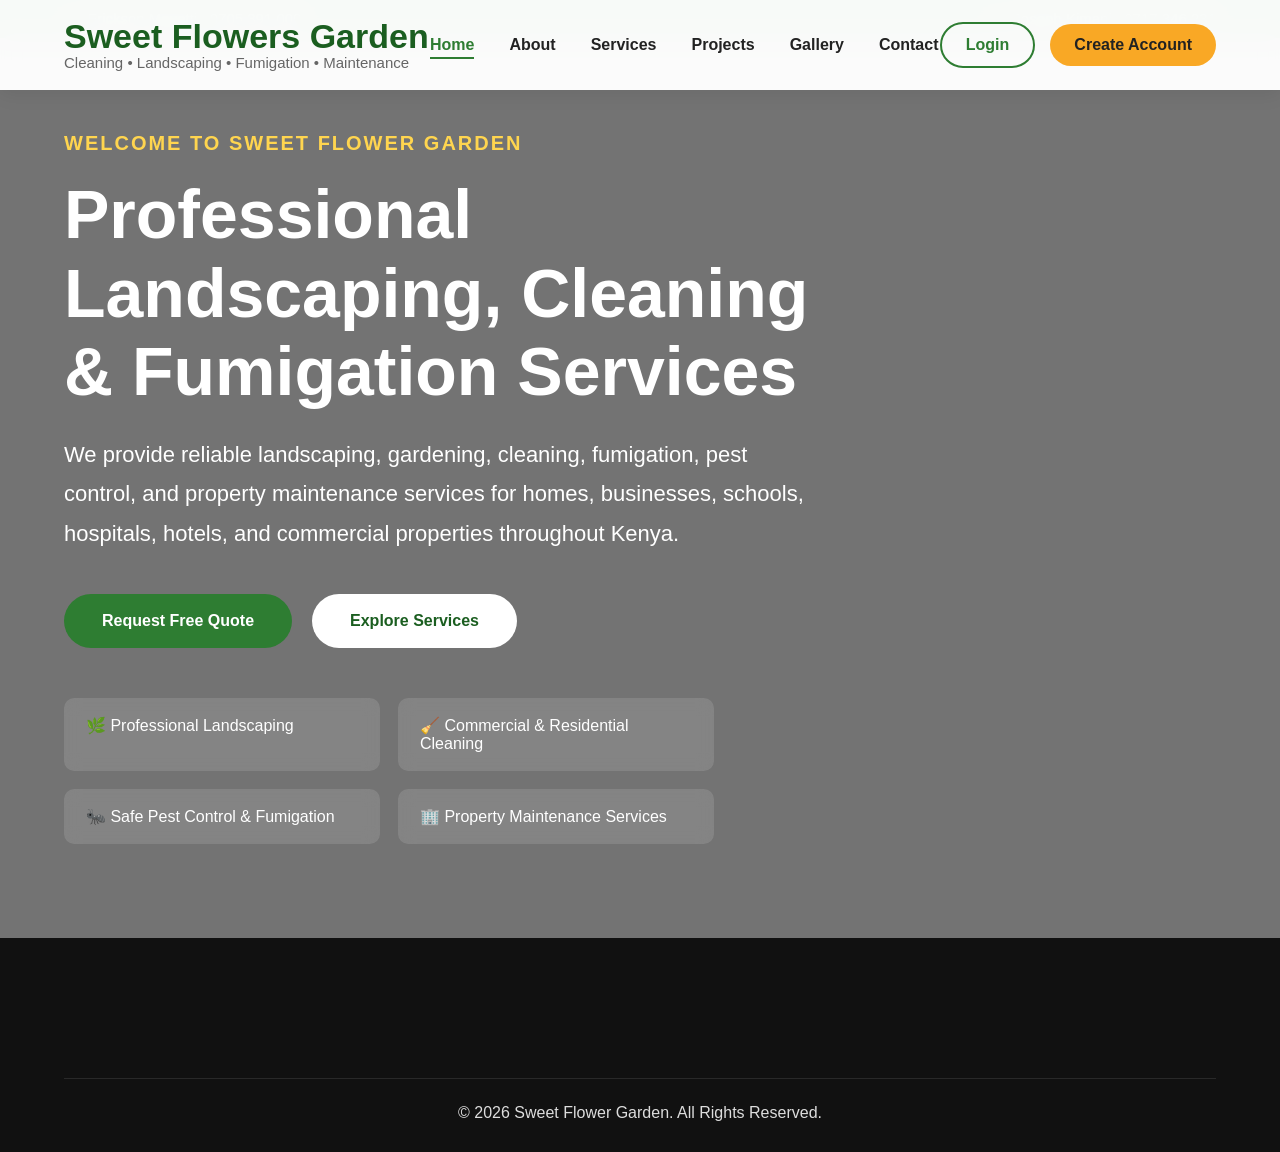
==== commit ec97ecea: "Update index.html" ====
--- a/index.html
+++ b/index.html
@@ -3,1876 +3,98 @@
 <head>
 <meta charset="UTF-8">
 <meta name="viewport" content="width=device-width, initial-scale=1.0">
-<title>Sweet Flowers Garden — Business Manager</title>
-<style>
-  :root{
-    --pine:#1F3A2E;
-    --pine-deep:#152A21;
-    --soil:#A8582F;
-    --soil-deep:#8A431F;
-    --ochre:#C99A3B;
-    --paper:#EFEEE2;
-    --paper-warm:#F5F3E8;
-    --card:#FFFFFF;
-    --ink:#232620;
-    --ink-soft:#5B6058;
-    --line:#DEDACB;
-    --good:#3E6B4F;
-    --bad:#B23B2E;
-    --radius-card: 10px;
-    --radius-pill: 999px;
-    --shadow-card: 0 1px 2px rgba(21,42,33,0.04);
-    --footer-bg: var(--pine-deep);
-  }
-  body.dark{
-    --pine:#5E8C72;
-    --pine-deep:#DCE6DE;
-    --soil:#D98A5E;
-    --soil-deep:#F0A876;
-    --ochre:#E0B65E;
-    --paper:#14160F;
-    --paper-warm:#1B1E15;
-    --card:#1E2119;
-    --ink:#EAE8DC;
-    --ink-soft:#9CA394;
-    --line:#33362A;
-    --good:#6FBE8C;
-    --bad:#E37564;
-    --footer-bg:#0C0E09;
-  }
-  body.dark .brand-mark{box-shadow:0 0 0 1px rgba(255,255,255,0.06);}
-  body.dark .sidebar{background:#0C0E09;}
-  body.dark .login-icon-circle{background:var(--soil);}
-  body.dark .login-icon-btn:hover .login-icon-circle{background:var(--soil-deep);}
-  body.dark .icon-bug{background:#3A2420;}
-  body.dark .icon-leaf{background:#1F2E22;}
-  body.dark .icon-money{background:#332A18;}
-  body.dark img, body.dark svg[stroke="white"]{filter:none;}
-  .theme-toggle{
-    display:flex;align-items:center;justify-content:center;
-    width:38px;height:38px;border-radius:50%;
-    border:1.5px solid var(--line);background:var(--card);
-    cursor:pointer;color:var(--pine-deep);flex-shrink:0;
-    transition:background .15s ease, border-color .15s ease;
-  }
-  .theme-toggle:hover{border-color:var(--soil);}
-  .theme-toggle svg{width:17px;height:17px;}
-  .theme-toggle .moon{display:none;}
-  body.dark .theme-toggle .sun{display:none;}
-  body.dark .theme-toggle .moon{display:block;}
+<title>Home | Sweet Flower Garden</title>
 
-  .pub-nav-links{display:flex;align-items:center;gap:26px;}
-  .pub-nav-item{
-    background:none;border:none;cursor:pointer;
-    font-family:inherit;font-size:13.4px;font-weight:600;
-    color:var(--ink-soft);padding:4px 0;position:relative;
-  }
-  .pub-nav-item:hover{color:var(--pine-deep);}
-  .pub-nav-item.active{color:var(--pine-deep);}
-  .pub-nav-item.active::after{
-    content:'';position:absolute;left:0;right:0;bottom:-4px;height:2px;background:var(--soil);
-  }
-  .pub-view{display:none;}
-  .pub-view.active{display:block;}
-  .contact-wrap{
-    max-width:1600px;margin:10px auto 0;padding:0 6vw 10px;
-    display:grid;grid-template-columns:1fr 1.2fr;gap:30px;
-  }
-  .contact-info-item{display:flex;gap:12px;align-items:flex-start;margin-bottom:20px;}
-  .contact-info-item svg{width:18px;height:18px;color:var(--soil);flex-shrink:0;margin-top:2px;}
-  .contact-info-item b{display:block;font-size:13.6px;color:var(--pine-deep);}
-  .contact-info-item span{font-size:12.8px;color:var(--ink-soft);}
+<link rel="preconnect" href="https://fonts.googleapis.com">
+<link rel="preconnect" href="https://fonts.gstatic.com" crossorigin>
+<link href="https://fonts.googleapis.com/css2?family=Poppins:wght@300;400;500;600;700;800&display=swap" rel="stylesheet">
+<link rel="stylesheet" href="style.css">
+</head>
+<body data-page="home">
 
-  *{box-sizing:border-box;font-family:inherit;}
-  html{font-family:Cambria, Georgia, 'Times New Roman', serif;}
-  html,body{margin:0;padding:0;}
-  body{
-    background:var(--paper);
-    color:var(--ink);
-    font-family:Cambria, Georgia, 'Times New Roman', serif;
-    font-size:15px;
-    line-height:1.5;
-    -webkit-font-smoothing:antialiased;
-    transition:background .2s ease, color .2s ease;
-  }
-  h1,h2,h3,h4{
-    font-family:Cambria, Georgia, 'Times New Roman', serif;
-    font-weight:700;
-    margin:0;
-    color:var(--pine-deep);
-    letter-spacing:-0.01em;
-  }
-  .app{
-    display:grid;
-    grid-template-columns:236px 1fr;
-    min-height:100vh;
-  }
-  .sidebar{
-    background:var(--pine-deep);
-    color:#DCE6DE;
-    padding:28px 18px;
-    display:flex;
-    flex-direction:column;
-    gap:26px;
-  }
-  .brand{
-    display:flex;
-    align-items:center;
-    gap:10px;
-    padding:0 6px;
-  }
-  .brand-mark{
-    width:34px;height:34px;border-radius:8px;
-    background:linear-gradient(155deg, var(--soil), var(--ochre));
-    display:flex;align-items:center;justify-content:center;
-    flex-shrink:0;
-  }
-  .brand-mark svg{width:19px;height:19px;}
-  .brand-text{font-family:Cambria, Georgia, serif;font-size:16.5px;font-weight:600;color:#F3F1E4;line-height:1.15;}
-  .brand-text span{display:block;font-family:Cambria, Georgia, serif;font-size:10.5px;font-weight:600;color:#8FA894;letter-spacing:0.04em;margin-top:2px;}
-  nav{display:flex;flex-direction:column;gap:2px;}
-  .nav-group-label{
-    font-size:10.5px;font-weight:600;color:#71876E;
-    padding:14px 12px 6px;letter-spacing:0.04em;
-  }
-  .nav-item{
-    display:flex;align-items:center;gap:10px;
-    padding:9px 12px;border-radius:7px;
-    color:#C6D3C4;text-decoration:none;
-    font-size:13.6px;font-weight:500;
-    cursor:pointer;border:none;background:none;width:100%;text-align:left;
-    transition:background .15s ease, color .15s ease;
-  }
-  .nav-item svg{width:16px;height:16px;opacity:.85;flex-shrink:0;}
-  .nav-item:hover{background:rgba(255,255,255,0.06);color:#fff;}
-  .nav-item.active{background:var(--soil);color:#fff;}
-  .nav-item.active svg{opacity:1;}
-  .sidebar-foot{
-    margin-top:auto;
-    padding:12px;border-radius:9px;
-    background:rgba(255,255,255,0.05);
-    font-size:12px;color:#8FA894;
-  }
-  .sidebar-foot b{color:#DCE6DE;display:block;font-size:13px;font-family:Cambria, Georgia, serif;font-weight:600;margin-bottom:2px;}
-  .customer-mode-label{
-    padding:10px 12px;border-radius:8px;background:rgba(255,255,255,0.06);
-    color:#9FB2A1;font-size:11.6px;font-weight:700;letter-spacing:0.03em;
-    margin-bottom:6px;
-  }
-
-  main{padding:30px 38px 60px;max-width:1180px;}
-  .topline{display:flex;justify-content:space-between;align-items:flex-start;margin-bottom:26px;flex-wrap:wrap;gap:14px;}
-  .topline h1{font-size:26px;}
-  .topline p{color:var(--ink-soft);margin-top:4px;font-size:13.6px;}
-  .pill{
-    display:inline-flex;align-items:center;gap:6px;
-    padding:5px 12px;border-radius:var(--radius-pill);
-    font-size:12.4px;font-weight:600;
-  }
-  .pill.new{background:#E4EEE0;color:var(--good);}
-  .pill.pending{background:#F5E9D3;color:#8A6416;}
-  .pill.sched{background:#DDE7F2;color:#39588A;}
-  .pill.done{background:#E4EEE0;color:var(--good);}
-  .pill.unpaid{background:#F6DED9;color:var(--bad);}
-  .pill.paid{background:#E4EEE0;color:var(--good);}
-
-  .btn{
-    display:inline-flex;align-items:center;gap:7px;
-    padding:10px 18px;border-radius:7px;border:none;
-    font-family:Cambria, Georgia, serif;font-weight:600;font-size:13.6px;
-    cursor:pointer;transition:transform .1s ease, background .15s ease;
-  }
-  .btn:active{transform:translateY(1px);}
-  .btn-primary{background:var(--soil);color:#fff;}
-  .btn-primary:hover{background:var(--soil-deep);}
-  .btn-ghost{background:transparent;color:var(--pine-deep);border:1.5px solid var(--line);}
-  .btn-ghost:hover{border-color:var(--pine-deep);}
-  .btn-dark{background:var(--pine-deep);color:#fff;}
-
-  .grid{display:grid;gap:16px;}
-  .g4{grid-template-columns:repeat(4,1fr);}
-  .g3{grid-template-columns:2fr 1fr;}
-  .g2{grid-template-columns:1fr 1fr;}
-  .card{
-    background:var(--card);
-    border:1px solid var(--line);
-    border-radius:var(--radius-card);
-    padding:20px 22px;
-  }
-  .stat-card .label{font-size:12px;color:var(--ink-soft);font-weight:600;text-transform:none;}
-  .stat-card .value{font-family:Cambria, Georgia, serif;font-size:26px;font-weight:600;margin-top:6px;color:var(--pine-deep);}
-  .stat-card .delta{font-size:12px;margin-top:6px;font-weight:600;}
-  .delta.up{color:var(--good);}
-  .delta.down{color:var(--bad);}
-
-  section.block{margin-bottom:30px;}
-  .block-head{display:flex;justify-content:space-between;align-items:baseline;margin-bottom:12px;}
-  .block-head h3{font-size:16px;}
-  .block-head a, .see-all{font-size:12.6px;color:var(--soil);font-weight:600;text-decoration:none;cursor:pointer;}
-
-  table{width:100%;border-collapse:collapse;}
-  th{
-    text-align:left;font-size:11.5px;color:var(--ink-soft);
-    font-weight:600;letter-spacing:0.02em;
-    padding:0 14px 10px;border-bottom:1.5px solid var(--line);
-  }
-  td{padding:13px 14px;border-bottom:1px solid var(--line);font-size:13.8px;vertical-align:middle;}
-  tr:last-child td{border-bottom:none;}
-  .row-name{font-weight:600;color:var(--pine-deep);}
-  .row-sub{color:var(--ink-soft);font-size:12.4px;margin-top:2px;}
-  .muted{color:var(--ink-soft);}
-  .num{font-variant-numeric:tabular-nums;}
-  .right{text-align:right;}
-
-  .inquiry-card{
-    display:flex;justify-content:space-between;align-items:center;
-    padding:15px 16px;border:1px solid var(--line);border-radius:9px;margin-bottom:9px;background:#fff;
-  }
-  .inquiry-card:last-child{margin-bottom:0;}
-  .service-tag{
-    display:inline-flex;align-items:center;gap:6px;
-    font-size:12.6px;font-weight:600;color:var(--pine);
-  }
-
-  label{display:block;font-size:12.6px;font-weight:600;color:var(--ink-soft);margin-bottom:6px;}
-  input[type=text],input[type=number],input[type=date],select,textarea{
-    width:100%;padding:10px 12px;border:1.5px solid var(--line);border-radius:7px;
-    font-family:Cambria, Georgia, serif;font-size:13.8px;color:var(--ink);background:#fff;
-  }
-  input:focus,select:focus,textarea:focus{outline:2px solid var(--soil);outline-offset:1px;border-color:var(--soil);}
-  .field{margin-bottom:16px;}
-  .field-row{display:grid;grid-template-columns:1fr 1fr;gap:14px;}
-
-  .cost-line{display:flex;justify-content:space-between;align-items:center;padding:9px 0;border-bottom:1px dashed var(--line);}
-  .cost-line:last-of-type{border-bottom:none;}
-  .cost-line span:first-child{color:var(--ink-soft);font-size:13.4px;}
-  .cost-line input{width:110px;text-align:right;padding:6px 9px;}
-  .cost-total{display:flex;justify-content:space-between;padding-top:12px;margin-top:6px;border-top:2px solid var(--pine-deep);font-weight:700;}
-  .suggested-box{
-    background:var(--paper-warm);border:1.5px dashed var(--soil);border-radius:9px;
-    padding:16px 18px;margin-top:16px;
-  }
-  .suggested-box .big{font-family:Cambria, Georgia, serif;font-size:28px;color:var(--soil-deep);font-weight:700;}
-
-  .cal-grid{display:grid;grid-template-columns:repeat(7,1fr);gap:10px;}
-  .cal-day{border:1px solid var(--line);border-radius:9px;padding:10px;min-height:120px;background:#fff;}
-  .cal-day .dnum{font-size:11.5px;font-weight:700;color:var(--ink-soft);margin-bottom:8px;}
-  .cal-day.today{border-color:var(--soil);background:#FBF4EC;}
-  .job-chip{
-    background:var(--pine);color:#fff;border-radius:6px;padding:6px 8px;font-size:11.4px;margin-bottom:5px;line-height:1.3;
-  }
-  .job-chip.b{background:var(--soil);}
-  .job-chip.c{background:#39588A;}
-  .job-chip b{display:block;font-size:11.6px;}
-
-  .invoice-head{display:flex;justify-content:space-between;align-items:flex-start;margin-bottom:26px;}
-  .invoice-total-row{display:flex;justify-content:space-between;padding:11px 0;border-bottom:1px solid var(--line);font-size:13.8px;}
-  .invoice-total-row.grand{border-bottom:none;border-top:2px solid var(--pine-deep);font-weight:700;font-size:16px;padding-top:14px;color:var(--pine-deep);}
-
-  .barchart{display:flex;align-items:flex-end;gap:14px;height:180px;padding-top:10px;}
-  .bar-col{flex:1;display:flex;flex-direction:column;align-items:center;justify-content:flex-end;height:100%;}
-  .bar{width:100%;border-radius:5px 5px 0 0;background:var(--pine);position:relative;}
-  .bar.b2{background:var(--soil);}
-  .bar-label{font-size:11px;color:var(--ink-soft);margin-top:8px;font-weight:600;}
-  .bar-val{font-size:11px;font-weight:700;color:var(--pine-deep);margin-bottom:4px;}
-
-  .view{display:none;}
-  .view.active{display:block;}
-
-  #appScreen{display:none;}
-  #appScreen.active{display:grid;}
-  .landing{min-height:100vh;background:var(--paper);}
-  .landing-nav{
-    display:flex;align-items:center;justify-content:space-between;
-    padding:22px 6vw;
-  }
-  .landing-nav .brand-text{color:var(--pine-deep);}
-  .landing-nav .brand-text span{color:var(--soil-deep);}
-  .landing-hero{
-    text-align:center;padding:40px 6vw 10px;max-width:1200px;margin:0 auto;
-  }
-  .landing-hero h1{font-size:36px;margin-bottom:14px;}
-  .landing-hero p{color:var(--ink-soft);font-size:15.5px;}
-  .hero-badge{
-    display:inline-block;background:var(--paper-warm);border:1px solid var(--line);
-    border-radius:var(--radius-pill);padding:6px 16px;font-size:12.4px;
-    font-weight:600;color:var(--pine-deep);margin-bottom:18px;
-  }
-  .hero-cta{display:flex;gap:12px;justify-content:center;margin-top:24px;}
-  .trust-strip{
-    display:grid;grid-template-columns:repeat(4,1fr);gap:14px;
-    max-width:1600px;margin:44px auto 0;padding:22px 6vw;
-  }
-  .trust-item{text-align:center;}
-  .trust-item b{display:block;font-size:24px;font-family:Cambria,serif;color:var(--soil-deep);}
-  .trust-item span{font-size:11.8px;color:var(--ink-soft);font-weight:600;}
-  .testimonial{
-    max-width:840px;margin:40px auto 0;padding:0 6vw;text-align:center;
-  }
-  .testimonial p{font-size:16.5px;font-style:italic;color:var(--pine-deep);line-height:1.6;margin-bottom:12px;}
-  .testimonial span{font-size:12.6px;color:var(--ink-soft);font-weight:600;}
-
-  .gallery-grid{
-    display:grid;grid-template-columns:repeat(auto-fit, minmax(210px, 1fr));gap:14px;
-    max-width:1600px;margin:20px auto 0;padding:0 6vw;
-  }
-  .gallery-tile{
-    position:relative;aspect-ratio:4/3;border-radius:10px;overflow:hidden;
-    cursor:default;isolation:isolate;
-  }
-  .gallery-tile .tile-bg{
-    position:absolute;inset:0;transition:transform .25s ease;
-  }
-  .gallery-tile:hover .tile-bg{transform:scale(1.06);}
-  .gallery-tile .tile-icon{
-    position:absolute;top:50%;left:50%;transform:translate(-50%,-50%);
-    color:rgba(255,255,255,0.85);
-  }
-  .gallery-tile .tile-icon svg{width:30px;height:30px;}
-  .gallery-tile .tile-caption{
-    position:absolute;left:0;right:0;bottom:0;
-    padding:10px 12px 9px;
-    background:linear-gradient(0deg, rgba(0,0,0,0.55), transparent);
-    color:#fff;font-size:12px;font-weight:700;
-  }
-  .gallery-tile .tile-caption span{display:block;font-weight:500;font-size:10.8px;opacity:0.85;}
-  .gallery-tile .tile-bg img{width:100%;height:100%;object-fit:cover;display:block;}
-  .gallery-tile .tile-delete{
-    position:absolute;top:8px;right:8px;z-index:2;
-    width:26px;height:26px;border-radius:6px;border:none;
-    background:rgba(0,0,0,0.55);color:#fff;display:flex;align-items:center;justify-content:center;
-    cursor:pointer;
-  }
-  .gallery-tile .tile-delete:hover{background:var(--bad);}
-  .gallery-tile .tile-delete svg{width:13px;height:13px;}
-  .empty-row td{text-align:center;padding:34px 14px;color:var(--ink-soft);font-size:13.2px;border-bottom:none;}
-  .row-actions{display:flex;gap:6px;justify-content:flex-end;}
-  .icon-btn{
-    width:28px;height:28px;border-radius:6px;border:1px solid var(--line);
-    background:#fff;display:inline-flex;align-items:center;justify-content:center;
-    cursor:pointer;color:var(--ink-soft);flex-shrink:0;transition:background .15s ease, color .15s ease, border-color .15s ease;
-  }
-  .icon-btn svg{width:14px;height:14px;}
-  .icon-btn:hover{border-color:var(--soil);color:var(--soil-deep);}
-  .icon-btn.danger:hover{border-color:var(--bad);color:var(--bad);background:#FBEBE8;}
-  .icon-btn.send:hover{border-color:var(--good);color:var(--good);}
-
-  .modal-overlay{
-    position:fixed;inset:0;background:rgba(15,20,15,0.5);
-    display:none;align-items:center;justify-content:center;z-index:1000;padding:20px;
-  }
-  .modal-overlay.active{display:flex;}
-  .modal-card{
-    background:var(--card);border-radius:12px;max-width:440px;width:100%;
-    padding:26px 26px 22px;box-shadow:0 20px 50px rgba(0,0,0,0.25);
-    max-height:86vh;overflow-y:auto;
-  }
-  .modal-head{display:flex;justify-content:space-between;align-items:flex-start;margin-bottom:16px;}
-  .modal-head h3{font-size:17px;}
-  .modal-close{
-    background:none;border:none;cursor:pointer;color:var(--ink-soft);
-    width:28px;height:28px;display:flex;align-items:center;justify-content:center;flex-shrink:0;
-  }
-  .modal-close:hover{color:var(--bad);}
-  .modal-row{display:flex;justify-content:space-between;padding:9px 0;border-bottom:1px solid var(--line);font-size:13.4px;}
-  .modal-row:last-of-type{border-bottom:none;}
-  .modal-row span:first-child{color:var(--ink-soft);}
-  .modal-row span:last-child{font-weight:600;color:var(--pine-deep);text-align:right;}
-
-  .toast-wrap{
-    position:fixed;bottom:22px;right:22px;z-index:999;
-    display:flex;flex-direction:column;gap:10px;
-  }
-  .toast{
-    background:var(--pine-deep);color:#fff;
-    padding:12px 18px;border-radius:8px;font-size:13.4px;font-weight:600;
-    box-shadow:0 8px 24px rgba(0,0,0,0.18);
-    display:flex;align-items:center;gap:9px;
-    animation:toastIn .25s ease;
-  }
-  .toast svg{width:15px;height:15px;flex-shrink:0;}
-  @keyframes toastIn{from{opacity:0;transform:translateY(8px);}to{opacity:1;transform:translateY(0);}}
-  .landing-services{
-    display:grid;grid-template-columns:repeat(auto-fit, minmax(230px, 1fr));gap:18px;
-    max-width:1600px;margin:36px auto 0;padding:0 6vw;
-  }
-  .service-tile{
-    background:#fff;border:1px solid var(--line);border-radius:12px;
-    padding:26px 20px;text-align:center;
-    transition:transform .15s ease, box-shadow .15s ease, border-color .15s ease;
-    cursor:pointer;
-  }
-  .service-tile:hover{transform:translateY(-3px);box-shadow:0 10px 24px rgba(31,58,46,0.1);border-color:var(--soil);}
-  .service-tile .badge-icon{margin:0 auto 14px;width:46px;height:46px;}
-  .service-tile .badge-icon svg{width:22px;height:22px;}
-  .service-tile h3{font-size:15.5px;margin-bottom:8px;}
-  .service-tile p{color:var(--ink-soft);font-size:12.6px;margin:0;line-height:1.5;}
-  .landing-login{
-    display:flex;flex-direction:column;align-items:center;gap:14px;
-    padding:52px 6vw 60px;
-  }
-  .login-icon-btn{
-    display:flex;flex-direction:column;align-items:center;gap:8px;
-    background:none;border:none;cursor:pointer;
-  }
-  .login-icon-circle{
-    width:58px;height:58px;border-radius:50%;
-    background:var(--pine-deep);color:#fff;
-    display:flex;align-items:center;justify-content:center;
-    transition:background .15s ease, transform .1s ease;
-  }
-  .login-icon-btn:hover .login-icon-circle{background:var(--soil);}
-  .login-icon-btn:active .login-icon-circle{transform:translateY(1px);}
-  .login-icon-btn span{font-size:12.8px;font-weight:700;color:var(--pine-deep);}
-  .login-links{display:flex;gap:26px;margin-top:2px;}
-
-  .footer-cta{
-    background:var(--footer-bg);color:#EFEEE2;
-  }
-  .footer-cta-inner{
-    max-width:1600px;margin:0 auto;padding:52px 6vw;
-    display:flex;justify-content:space-between;align-items:center;flex-wrap:wrap;gap:20px;
-    border-bottom:1px solid rgba(255,255,255,0.12);
-  }
-  .footer-cta-inner h2{color:#F3F1E4;font-size:26px;margin-bottom:6px;}
-  .footer-cta-inner p{color:#AEBDAF;font-size:13.6px;margin:0;}
-  .footer-cta-actions{display:flex;gap:12px;flex-shrink:0;}
-
-  .landing-footer{
-    background:var(--footer-bg);color:#C6D3C4;
-  }
-  .footer-top{
-    max-width:1600px;margin:0 auto;padding:48px 6vw 30px;
-    display:grid;grid-template-columns:1.7fr 1fr 1fr 1fr 1.2fr;gap:30px;
-  }
-  .footer-brand p{color:#9FB2A1;font-size:12.8px;margin-top:12px;line-height:1.6;max-width:280px;}
-  .footer-brand .brand-text{color:#F3F1E4;}
-  .footer-brand .brand-text span{color:#8FA894;}
-  .footer-social{display:flex;gap:10px;margin-top:16px;}
-  .footer-social a{
-    width:32px;height:32px;border-radius:50%;background:rgba(255,255,255,0.08);
-    display:flex;align-items:center;justify-content:center;color:#DCE6DE;
-    text-decoration:none;transition:background .15s ease;
-  }
-  .footer-social a:hover{background:var(--soil);}
-  .footer-social svg{width:15px;height:15px;}
-  .footer-col h4{font-size:12.5px;color:#F3F1E4;margin-bottom:14px;font-weight:700;letter-spacing:0.02em;}
-  .footer-col span{display:block;font-size:12.8px;color:#9FB2A1;margin-bottom:10px;cursor:pointer;}
-  .footer-col span:hover{color:#fff;}
-  .footer-newsletter p{font-size:12.6px;color:#9FB2A1;margin:0 0 12px;line-height:1.5;}
-  .footer-newsletter-row{display:flex;gap:8px;}
-  .footer-newsletter-row input{
-    flex:1;padding:9px 11px;border-radius:6px;border:1px solid rgba(255,255,255,0.18);
-    background:rgba(255,255,255,0.06);color:#fff;font-size:12.8px;font-family:inherit;
-  }
-  .footer-newsletter-row input::placeholder{color:#8FA085;}
-  .footer-newsletter-row button{
-    background:var(--soil);color:#fff;border:none;border-radius:6px;
-    padding:9px 14px;font-size:12.6px;font-weight:700;cursor:pointer;flex-shrink:0;
-  }
-  .footer-newsletter-row button:hover{background:var(--soil-deep);}
-  .footer-bottom{
-    border-top:1px solid rgba(255,255,255,0.1);
-    max-width:1600px;margin:0 auto;
-    display:flex;justify-content:space-between;align-items:center;flex-wrap:wrap;gap:10px;
-    padding:18px 6vw;font-size:11.6px;color:#8FA894;
-  }
-  .footer-bottom-links{display:flex;gap:18px;}
-  .footer-bottom-links span{cursor:pointer;}
-  .footer-bottom-links span:hover{color:#fff;}
-  .signup-wrap{padding:0 6vw;}
-
-  .badge-icon{width:34px;height:34px;border-radius:8px;display:flex;align-items:center;justify-content:center;flex-shrink:0;}
-  .icon-bug{background:#F6DED9;color:var(--bad);}
-  .icon-leaf{background:#DCEBDF;color:var(--good);}
-  .icon-money{background:#F5E9D3;color:#8A6416;}
-
-  .messages-wrap{display:grid;grid-template-columns:260px 1fr;gap:0;border:1px solid var(--line);border-radius:var(--radius-card);overflow:hidden;background:#fff;}
-  .thread-list{border-right:1px solid var(--line);}
-  .thread{padding:14px 16px;border-bottom:1px solid var(--line);cursor:pointer;}
-  .thread.active{background:var(--paper-warm);}
-  .thread .tname{font-weight:600;font-size:13.6px;color:var(--pine-deep);}
-  .thread .tprev{font-size:12.2px;color:var(--ink-soft);margin-top:3px;}
-  .chat-area{padding:20px;display:flex;flex-direction:column;height:420px;}
-  .bubble{max-width:70%;padding:10px 14px;border-radius:12px;margin-bottom:10px;font-size:13.6px;}
-  .bubble.them{background:var(--paper-warm);border-bottom-left-radius:3px;align-self:flex-start;}
-  .bubble.us{background:var(--pine);color:#fff;border-bottom-right-radius:3px;align-self:flex-end;}
-
-  @media (max-width: 880px){
-    .app{grid-template-columns:1fr;}
-    .sidebar{position:sticky;top:0;z-index:10;flex-direction:row;overflow-x:auto;padding:14px;}
-    nav{flex-direction:row;}
-    .nav-group-label{display:none;}
-    .sidebar-foot{display:none;}
-    .g4{grid-template-columns:repeat(2,1fr);}
-    .g3, .g2{grid-template-columns:1fr;}
-    .field-row{grid-template-columns:1fr;}
-    main{padding:20px;}
-    .messages-wrap{grid-template-columns:1fr;}
-    .thread-list{display:none;}
-    .footer-top{grid-template-columns:1fr 1fr;}
-    .footer-cta-inner{flex-direction:column;align-items:flex-start;text-align:left;}
-    .footer-bottom{flex-direction:column;align-items:flex-start;}
-    .trust-strip{grid-template-columns:1fr 1fr;}
-    .contact-wrap{grid-template-columns:1fr;}
-    .landing-nav{flex-wrap:wrap;gap:12px;}
-    .pub-nav-links{gap:16px;order:3;width:100%;}
-  }
-  @media (max-width: 560px){
-    .footer-top{grid-template-columns:1fr;}
-  }
-</style>
-</head>
-<body>
-<div class="landing" id="landingScreen">
-  <div class="landing-nav">
-    <div class="brand">
-      <div class="brand-mark">
-        <svg viewBox="0 0 24 24" fill="none" stroke="white" stroke-width="2"><path d="M12 22V12M12 12C12 12 5 11 5 5C11 5 12 12 12 12ZM12 12C12 12 19 11 19 5C13 5 12 12 12 12Z"/></svg>
-      </div>
-      <div class="brand-text">Sweet Flowers Garden<span>FUMIGATION &amp; LANDSCAPING</span></div>
+<div class="top-bar">
+    <div class="container top-content">
+        <div>📞 Erickson Mayetti : 0705 391 000</div>
+        <div>📞 Joseph Kimani : 0717 346 231</div>
     </div>
-    <div class="pub-nav-links">
-      <button class="pub-nav-item active" data-pub="home" onclick="showPublicView('home')">Home</button>
-      <button class="pub-nav-item" data-pub="services" onclick="showPublicView('services')">Services</button>
-      <button class="pub-nav-item" data-pub="gallery" onclick="showPublicView('gallery')">Gallery</button>
-      <button class="pub-nav-item" data-pub="contact" onclick="showPublicView('contact')">Contact</button>
-    </div>
-    <div style="display:flex;align-items:center;gap:12px;">
-      <button class="theme-toggle" onclick="toggleTheme()" aria-label="Toggle dark mode">
-        <svg class="sun" viewBox="0 0 24 24" fill="none" stroke="currentColor" stroke-width="2"><circle cx="12" cy="12" r="4"/><path d="M12 2v2M12 20v2M4.9 4.9l1.4 1.4M17.7 17.7l1.4 1.4M2 12h2M20 12h2M4.9 19.1l1.4-1.4M17.7 6.3l1.4-1.4"/></svg>
-        <svg class="moon" viewBox="0 0 24 24" fill="none" stroke="currentColor" stroke-width="2"><path d="M21 12.8A9 9 0 1 1 11.2 3 7 7 0 0 0 21 12.8z"/></svg>
-      </button>
-      <button class="btn btn-ghost" onclick="showBusinessLogin()" style="padding:9px 16px;">Login</button>
-      <button class="btn btn-primary" onclick="showSignup()" style="padding:9px 16px;">Get a quote</button>
-    </div>
-  </div>
-
-  <div class="pub-view active" id="pubHome">
-  <div class="landing-hero">
-    <span class="hero-badge">🌿 Trusted by 500+ homes &amp; estates in Nairobi</span>
-    <h1>Fumigation &amp; landscaping,<br>done right the first time.</h1>
-    <p>From same-week pest control to full garden makeovers — request a quote in minutes and track everything from your own account.</p>
-    <div class="hero-cta">
-      <button class="btn btn-primary" onclick="showSignup()">Request a service →</button>
-      <button class="btn btn-ghost" onclick="showCustomerLogin()">Track an existing request</button>
-    </div>
-  </div>
-
-  <div class="trust-strip">
-    <div class="trust-item"><b>12+</b><span>years in business</span></div>
-    <div class="trust-item"><b>3,400+</b><span>jobs completed</span></div>
-    <div class="trust-item"><b>4.8★</b><span>average customer rating</span></div>
-    <div class="trust-item"><b>&lt;24hrs</b><span>average response time</span></div>
-  </div>
-
-  <div class="testimonial">
-    <p>“They fumigated our whole compound and redid the front garden in the same week. Professional, tidy, and the pricing was upfront the whole way.”</p>
-    <span>— Grace Muthoni, Kilimani</span>
-  </div>
-  </div>
-
-  <div class="pub-view" id="pubServices">
-  <div class="block-head" style="max-width:1600px;margin:0 auto;padding:0 6vw;">
-    <h3 style="font-size:19px;">Services we offer</h3>
-  </div>
-
-  <div class="landing-services">
-    <div class="service-tile">
-      <div class="badge-icon icon-bug">
-        <svg viewBox="0 0 24 24" fill="none" stroke="currentColor" stroke-width="2"><circle cx="12" cy="12" r="4"/><path d="M12 2v4M12 18v4M4.9 4.9l2.8 2.8M16.3 16.3l2.8 2.8M2 12h4M18 12h4M4.9 19.1l2.8-2.8M16.3 7.7l2.8-2.8"/></svg>
-      </div>
-      <h3>Fumigation</h3>
-      <p>Full-property pest treatment for homes, offices and estates.</p>
-    </div>
-    <div class="service-tile">
-      <div class="badge-icon icon-leaf">
-        <svg viewBox="0 0 24 24" fill="none" stroke="currentColor" stroke-width="2"><path d="M12 22V12M12 12C12 12 5 11 5 5C11 5 12 12 12 12ZM12 12C12 12 19 11 19 5C13 5 12 12 12 12Z"/></svg>
-      </div>
-      <h3>Landscaping</h3>
-      <p>Garden design and full-grounds redesign, planting to hardscaping.</p>
-    </div>
-    <div class="service-tile">
-      <div class="badge-icon icon-leaf">
-        <svg viewBox="0 0 24 24" fill="none" stroke="currentColor" stroke-width="2"><path d="M7 20h10M12 20V10M8 10c0-4 4-7 4-7s4 3 4 7"/></svg>
-      </div>
-      <h3>Garden &amp; lawn care</h3>
-      <p>Routine maintenance, mowing and seasonal upkeep, one-off or contract.</p>
-    </div>
-    <div class="service-tile">
-      <div class="badge-icon icon-money">
-        <svg viewBox="0 0 24 24" fill="none" stroke="currentColor" stroke-width="2"><path d="M6 3v18M6 3l7 4-7 4"/></svg>
-      </div>
-      <h3>Tree &amp; hedge trimming</h3>
-      <p>Shaping, pruning and clearance for trees, hedges and shrubs.</p>
-    </div>
-  </div>
-  </div>
-
-  <div class="pub-view" id="pubGallery">
-  <div class="block-head" style="max-width:1600px;margin:0 auto;padding:0 6vw;">
-    <h3 style="font-size:19px;">Our recent work</h3>
-  </div>
-  <div class="gallery-grid">
-    <div class="gallery-tile">
-      <div class="tile-bg" style="background:linear-gradient(150deg,#8A431F,#C99A3B);"></div>
-      <div class="tile-icon"><svg viewBox="0 0 24 24" fill="none" stroke="currentColor" stroke-width="1.6"><circle cx="12" cy="12" r="4"/><path d="M12 2v4M12 18v4M4.9 4.9l2.8 2.8M16.3 16.3l2.8 2.8M2 12h4M18 12h4M4.9 19.1l2.8-2.8M16.3 7.7l2.8-2.8"/></svg></div>
-      <div class="tile-caption">Fumigation<span>Karen</span></div>
-    </div>
-    <div class="gallery-tile">
-      <div class="tile-bg" style="background:linear-gradient(150deg,#1F3A2E,#5E8C72);"></div>
-      <div class="tile-icon"><svg viewBox="0 0 24 24" fill="none" stroke="currentColor" stroke-width="1.6"><path d="M12 22V12M12 12C12 12 5 11 5 5C11 5 12 12 12 12ZM12 12C12 12 19 11 19 5C13 5 12 12 12 12Z"/></svg></div>
-      <div class="tile-caption">Landscaping<span>Runda</span></div>
-    </div>
-    <div class="gallery-tile">
-      <div class="tile-bg" style="background:linear-gradient(150deg,#3E6B4F,#C99A3B);"></div>
-      <div class="tile-icon"><svg viewBox="0 0 24 24" fill="none" stroke="currentColor" stroke-width="1.6"><path d="M7 20h10M12 20V10M8 10c0-4 4-7 4-7s4 3 4 7"/></svg></div>
-      <div class="tile-caption">Garden &amp; lawn care<span>Kilimani</span></div>
-    </div>
-    <div class="gallery-tile">
-      <div class="tile-bg" style="background:linear-gradient(150deg,#A8582F,#3E6B4F);"></div>
-      <div class="tile-icon"><svg viewBox="0 0 24 24" fill="none" stroke="currentColor" stroke-width="1.6"><path d="M6 3v18M6 3l7 4-7 4"/></svg></div>
-      <div class="tile-caption">Hedge trimming<span>Westlands</span></div>
-    </div>
-    <div class="gallery-tile">
-      <div class="tile-bg" style="background:linear-gradient(150deg,#152A21,#A8582F);"></div>
-      <div class="tile-icon"><svg viewBox="0 0 24 24" fill="none" stroke="currentColor" stroke-width="1.6"><path d="M12 22V12M12 12C12 12 5 11 5 5C11 5 12 12 12 12ZM12 12C12 12 19 11 19 5C13 5 12 12 12 12Z"/></svg></div>
-      <div class="tile-caption">Garden redesign<span>Kileleshwa</span></div>
-    </div>
-    <div class="gallery-tile">
-      <div class="tile-bg" style="background:linear-gradient(150deg,#8A431F,#1F3A2E);"></div>
-      <div class="tile-icon"><svg viewBox="0 0 24 24" fill="none" stroke="currentColor" stroke-width="1.6"><circle cx="12" cy="12" r="4"/><path d="M12 2v4M12 18v4M4.9 4.9l2.8 2.8M16.3 16.3l2.8 2.8M2 12h4M18 12h4M4.9 19.1l2.8-2.8M16.3 7.7l2.8-2.8"/></svg></div>
-      <div class="tile-caption">Fumigation<span>South B</span></div>
-    </div>
-  </div>
-  <div class="gallery-grid" id="dynamicGalleryGrid" style="margin-top:14px;"></div>
-  </div>
-
-  <div class="pub-view" id="pubContact">
-  <div class="block-head" style="max-width:1600px;margin:0 auto;padding:0 6vw;">
-    <h3 style="font-size:19px;">Get in touch</h3>
-  </div>
-  <div class="contact-wrap">
-    <div class="card">
-      <h3 style="font-size:15.5px;margin-bottom:16px;">Contact details</h3>
-      <div class="contact-info-item">
-        <svg viewBox="0 0 24 24" fill="none" stroke="currentColor" stroke-width="2"><path d="M22 16.9v3a2 2 0 0 1-2.2 2 19.8 19.8 0 0 1-8.6-3.1 19.5 19.5 0 0 1-6-6 19.8 19.8 0 0 1-3.1-8.7A2 2 0 0 1 4.1 2h3a2 2 0 0 1 2 1.7c.1 1 .3 2 .7 3a2 2 0 0 1-.5 2.1L8 10.1a16 16 0 0 0 6 6l1.3-1.3a2 2 0 0 1 2.1-.5c1 .4 2 .6 3 .7a2 2 0 0 1 1.7 2z"/></svg>
-        <div><b>Phone</b><span>0717 346 31 · 0705 391 000</span></div>
-      </div>
-      <div class="contact-info-item">
-        <svg viewBox="0 0 24 24" fill="none" stroke="currentColor" stroke-width="2"><path d="M4 4h16v16H4z"/><path d="M22 6l-10 7L2 6"/></svg>
-        <div><b>Email</b><span>hello@sweetflowersgarden.co.ke</span></div>
-      </div>
-      <div class="contact-info-item">
-        <svg viewBox="0 0 24 24" fill="none" stroke="currentColor" stroke-width="2"><path d="M21 10c0 6-9 12-9 12s-9-6-9-12a9 9 0 0 1 18 0z"/><circle cx="12" cy="10" r="3"/></svg>
-        <div><b>Location</b><span>Nairobi, Kenya</span></div>
-      </div>
-      <div class="contact-info-item">
-        <svg viewBox="0 0 24 24" fill="none" stroke="currentColor" stroke-width="2"><circle cx="12" cy="12" r="10"/><path d="M12 6v6l4 2"/></svg>
-        <div><b>Hours</b><span>Mon–Sat, 8am–6pm</span></div>
-      </div>
-    </div>
-    <div class="card">
-      <h3 style="font-size:15.5px;margin-bottom:16px;">Send us a message</h3>
-      <div class="field-row">
-        <div class="field"><label>Name</label><input type="text" placeholder="Your name"></div>
-        <div class="field"><label>Phone</label><input type="text" placeholder="07XX XXX XXX"></div>
-      </div>
-      <div class="field"><label>Email</label><input type="text" placeholder="you@email.com"></div>
-      <div class="field" style="margin-bottom:0;"><label>Message</label><textarea rows="4" placeholder="How can we help?"></textarea></div>
-      <button class="btn btn-primary" style="width:100%;justify-content:center;margin-top:16px;">Send message</button>
-    </div>
-  </div>
-  </div>
-
-  <div class="landing-login">
-    <button class="login-icon-btn" onclick="showBusinessLogin()">
-      <div class="login-icon-circle">
-        <svg width="24" height="24" viewBox="0 0 24 24" fill="none" stroke="white" stroke-width="2"><path d="M15 3h4a2 2 0 0 1 2 2v14a2 2 0 0 1-2 2h-4"/><path d="M10 17l5-5-5-5"/><path d="M15 12H3"/></svg>
-      </div>
-      <span>Login</span>
-    </button>
-    <div class="login-links">
-      <span class="see-all" onclick="showBusinessLogin()">Business login →</span>
-      <span class="see-all" onclick="showCustomerLogin()">Customer login →</span>
-      <span class="see-all" onclick="showSignup()">Create account →</span>
-    </div>
-  </div>
-
-  <div class="footer-cta">
-    <div class="footer-cta-inner">
-      <div>
-        <h2>Ready to get your garden sorted?</h2>
-        <p>Request a free quote today, or log in to track a service that's already underway.</p>
-      </div>
-      <div class="footer-cta-actions">
-        <button class="btn btn-primary" onclick="showSignup()">Request a service →</button>
-        <button class="btn btn-ghost" style="border-color:rgba(255,255,255,0.3);color:#fff;" onclick="showBusinessLogin()">Login</button>
-      </div>
-    </div>
-  </div>
-
-  <footer class="landing-footer">
-    <div class="footer-top">
-      <div class="footer-brand">
-        <div class="brand">
-          <div class="brand-mark">
-            <svg viewBox="0 0 24 24" fill="none" stroke="white" stroke-width="2"><path d="M12 22V12M12 12C12 12 5 11 5 5C11 5 12 12 12 12ZM12 12C12 12 19 11 19 5C13 5 12 12 12 12Z"/></svg>
-          </div>
-          <div class="brand-text">Sweet Flowers Garden<span>FUMIGATION &amp; LANDSCAPING</span></div>
-        </div>
-        <p>Trusted fumigation, landscaping and grounds care for homes and estates across Nairobi.</p>
-        <div class="footer-social">
-          <a href="#" aria-label="Facebook"><svg viewBox="0 0 24 24" fill="currentColor"><path d="M22 12a10 10 0 1 0-11.6 9.9v-7H7.9V12h2.5V9.8c0-2.5 1.5-3.9 3.8-3.9 1.1 0 2.2.2 2.2.2v2.5h-1.3c-1.2 0-1.6.8-1.6 1.6V12h2.8l-.4 2.9h-2.4v7A10 10 0 0 0 22 12z"/></svg></a>
-          <a href="#" aria-label="Instagram"><svg viewBox="0 0 24 24" fill="none" stroke="currentColor" stroke-width="2"><rect x="2" y="2" width="20" height="20" rx="5"/><circle cx="12" cy="12" r="4"/><circle cx="17.5" cy="6.5" r="1"/></svg></a>
-          <a href="#" aria-label="X"><svg viewBox="0 0 24 24" fill="currentColor"><path d="M18 2h3l-7.5 8.6L22 22h-6.9l-5.4-6.9L3.5 22H.5l8-9.2L2 2h7l4.9 6.3L18 2z"/></svg></a>
-          <a href="#" aria-label="WhatsApp"><svg viewBox="0 0 24 24" fill="none" stroke="currentColor" stroke-width="2"><path d="M21 15a2 2 0 0 1-2 2H7l-4 4V5a2 2 0 0 1 2-2h14a2 2 0 0 1 2 2z"/></svg></a>
-        </div>
-      </div>
-      <div class="footer-col">
-        <h4>Services</h4>
-        <span onclick="showSignup()">Fumigation</span>
-        <span onclick="showSignup()">Landscaping</span>
-        <span onclick="showSignup()">Garden &amp; lawn care</span>
-        <span onclick="showSignup()">Tree &amp; hedge trimming</span>
-      </div>
-      <div class="footer-col">
-        <h4>Account</h4>
-        <span onclick="showSignup()">Create account</span>
-        <span onclick="showCustomerLogin()">Customer login</span>
-        <span onclick="showBusinessLogin()">Business login</span>
-      </div>
-      <div class="footer-col">
-        <h4>Contact</h4>
-        <span>0717 346 31 · 0705 391 000</span>
-        <span>hello@sweetflowersgarden.co.ke</span>
-        <span>Nairobi, Kenya</span>
-        <span>Mon–Sat, 8am–6pm</span>
-      </div>
-      <div class="footer-col footer-newsletter">
-        <h4>Stay updated</h4>
-        <p>Seasonal tips and offers, straight to your inbox.</p>
-        <div class="footer-newsletter-row">
-          <input type="text" placeholder="Your email">
-          <button>Join</button>
-        </div>
-      </div>
-    </div>
-    <div class="footer-bottom">
-      <span>© 2026 Sweet Flowers Garden. All rights reserved.</span>
-      <div class="footer-bottom-links">
-        <span>Privacy policy</span>
-        <span>Terms of service</span>
-      </div>
-    </div>
-  </footer>
 </div>
 
-<div class="landing" id="signupScreen" style="display:none;">
-  <div class="landing-nav">
-    <div class="brand">
-      <div class="brand-mark">
-        <svg viewBox="0 0 24 24" fill="none" stroke="white" stroke-width="2"><path d="M12 22V12M12 12C12 12 5 11 5 5C11 5 12 12 12 12ZM12 12C12 12 19 11 19 5C13 5 12 12 12 12Z"/></svg>
-      </div>
-      <div class="brand-text">Sweet Flowers Garden<span>FUMIGATION &amp; LANDSCAPING</span></div>
+<header>
+    <div class="container">
+        <nav>
+            <div class="logo">
+                Sweet Flowers Garden
+                <span>Cleaning • Landscaping • Fumigation • Maintenance</span>
+            </div>
+            <ul>
+                <li><a href="index.html" class="main-nav-link" data-target="home">Home</a></li>
+                <li><a href="about.html" class="main-nav-link" data-target="about">About</a></li>
+                <li><a href="services.html" class="main-nav-link" data-target="services">Services</a></li>
+                <li><a href="projects.html" class="main-nav-link" data-target="projects">Projects</a></li>
+                <li><a href="gallery.html" class="main-nav-link" data-target="gallery">Gallery</a></li>
+                <li><a href="contact.html" class="main-nav-link" data-target="contact">Contact</a></li>
+            </ul>
+            <div class="nav-right">
+                <a href="#" class="login-btn" onclick="openLogin();return false;">Login</a>
+                <a href="#" class="register-btn" onclick="openRegister();return false;">Create Account</a>
+            </div>
+        </nav>
     </div>
-    <span class="see-all" onclick="backToLandingFromSignup()">← Back</span>
-  </div>
-  <div class="signup-wrap">
-    <div class="card" style="max-width:420px;margin:20px auto 60px;">
-      <h2 style="font-size:20px;margin-bottom:4px;">Create your account</h2>
-      <p class="muted" style="font-size:12.8px;margin-bottom:20px;">Track your inquiries, quotations and invoices in one place.</p>
-      <div class="field"><label>Full name</label><input type="text" id="suName" placeholder="e.g. John Kamau"></div>
-      <div class="field"><label>Phone</label><input type="text" id="suPhone" placeholder="07XX XXX XXX"></div>
-      <div class="field"><label>Email</label><input type="text" id="suEmail" placeholder="you@email.com"></div>
-      <div class="field"><label>Address</label><input type="text" id="suAddress" placeholder="e.g. Karen, Nairobi"></div>
-      <div class="field"><label>Password</label><input type="password" id="suPassword" placeholder="Create a password"></div>
-      <p id="signupError" style="display:none;color:var(--bad);font-size:12.4px;margin:-6px 0 14px;">Please fill in your name, email and password.</p>
-      <button class="btn btn-primary" style="width:100%;justify-content:center;" onclick="createCustomerAccount()">Create account</button>
+</header>
+
+    <section id="home" class="hero">
+        <div class="container">
+            <div class="hero-content">
+                <h4>WELCOME TO SWEET FLOWER GARDEN</h4>
+                <h1>Professional Landscaping, Cleaning & Fumigation Services</h1>
+                <p>We provide reliable landscaping, gardening, cleaning, fumigation, pest control, and property maintenance services for homes, businesses, schools, hospitals, hotels, and commercial properties throughout Kenya.</p>
+                <div class="hero-buttons">
+                    <a href="contact.html" class="primary-btn">Request Free Quote</a>
+                    <a href="services.html" class="secondary-btn">Explore Services</a>
+                </div>
+                <div class="hero-features">
+                    <div class="hero-feature">🌿 Professional Landscaping</div>
+                    <div class="hero-feature">🧹 Commercial & Residential Cleaning</div>
+                    <div class="hero-feature">🐜 Safe Pest Control & Fumigation</div>
+                    <div class="hero-feature">🏢 Property Maintenance Services</div>
+                </div>
+            </div>
+        </div>
+    </section>
+
+<footer>
+    <div class="container">
+        <div class="footer-bottom">© 2026 Sweet Flower Garden. All Rights Reserved.</div>
     </div>
-  </div>
+</footer>
+
+<div id="loginModal" class="modal">
+    <div class="modal-box">
+        <span class="close-modal" onclick="closeLogin()">&times;</span>
+        <h2>Welcome Back</h2>
+        <form id="loginForm">
+            <div class="input-group"><label>Email Address</label><input type="email" id="loginEmail" required></div>
+            <div class="input-group"><label>Password</label><input type="password" id="loginPassword" required></div>
+            <button type="submit" class="login-button">Login</button>
+        </form>
+    </div>
 </div>
 
-<div class="landing" id="customerLoginScreen" style="display:none;">
-  <div class="landing-nav">
-    <div class="brand">
-      <div class="brand-mark">
-        <svg viewBox="0 0 24 24" fill="none" stroke="white" stroke-width="2"><path d="M12 22V12M12 12C12 12 5 11 5 5C11 5 12 12 12 12ZM12 12C12 12 19 11 19 5C13 5 12 12 12 12Z"/></svg>
-      </div>
-      <div class="brand-text">Sweet Flowers Garden<span>FUMIGATION &amp; LANDSCAPING</span></div>
+<div id="registerModal" class="modal">
+    <div class="modal-box">
+        <span class="close-modal" onclick="closeRegister()">&times;</span>
+        <h2>Create Account</h2>
+        <form id="registerForm">
+            <div class="input-group"><label>Full Name</label><input type="text" id="regName" required></div>
+            <div class="input-group"><label>Email Address</label><input type="email" id="regEmail" required></div>
+            <div class="input-group"><label>Phone Number</label><input type="tel" id="regPhone" required></div>
+            <div class="input-group"><label>Password</label><input type="password" id="regPassword" required></div>
+            <div class="input-group"><label>Confirm Password</label><input type="password" id="regConfirm" required></div>
+            <button type="submit" class="login-button">Create Account</button>
+        </form>
     </div>
-    <span class="see-all" onclick="backToLandingFromCustomerLogin()">← Back</span>
-  </div>
-  <div class="signup-wrap">
-    <div class="card" style="max-width:400px;margin:40px auto 60px;">
-      <h2 style="font-size:20px;margin-bottom:4px;">Customer login</h2>
-      <p class="muted" style="font-size:12.8px;margin-bottom:20px;">Log in to view your inquiries, quotations and invoices.</p>
-      <div class="field"><label>Email</label><input type="text" id="custEmail" placeholder="you@email.com"></div>
-      <div class="field"><label>Password</label><input type="password" id="custPassword" placeholder="Enter password" onkeydown="if(event.key==='Enter')attemptCustomerLogin()"></div>
-      <p id="custLoginError" style="display:none;color:var(--bad);font-size:12.4px;margin:-6px 0 14px;">No account found with that email and password.</p>
-      <button class="btn btn-primary" style="width:100%;justify-content:center;" onclick="attemptCustomerLogin()">Log in</button>
-      <p class="muted" style="font-size:12.4px;text-align:center;margin:14px 0 0;">Don't have an account? <span class="see-all" onclick="backToLandingFromCustomerLogin();showSignup()">Create one →</span></p>
-    </div>
-  </div>
 </div>
 
-<div class="landing" id="businessLoginScreen" style="display:none;">
-  <div class="landing-nav">
-    <div class="brand">
-      <div class="brand-mark">
-        <svg viewBox="0 0 24 24" fill="none" stroke="white" stroke-width="2"><path d="M12 22V12M12 12C12 12 5 11 5 5C11 5 12 12 12 12ZM12 12C12 12 19 11 19 5C13 5 12 12 12 12Z"/></svg>
-      </div>
-      <div class="brand-text">Sweet Flowers Garden<span>FUMIGATION &amp; LANDSCAPING</span></div>
-    </div>
-    <span class="see-all" onclick="backToLandingFromBusinessLogin()">← Back</span>
-  </div>
-  <div class="signup-wrap">
-    <div class="card" style="max-width:400px;margin:40px auto 60px;">
-      <h2 style="font-size:20px;margin-bottom:4px;">Business login</h2>
-      <p class="muted" style="font-size:12.8px;margin-bottom:20px;">For Sweet Flowers Garden staff only.</p>
-      <div class="field"><label>Email</label><input type="text" id="bizEmail" placeholder="you@company.com"></div>
-      <div class="field"><label>Password</label><input type="password" id="bizPassword" placeholder="Enter password" onkeydown="if(event.key==='Enter')attemptBusinessLogin()"></div>
-      <p id="bizLoginError" style="display:none;color:var(--bad);font-size:12.4px;margin:-6px 0 14px;">Incorrect email or password.</p>
-      <button class="btn btn-primary" style="width:100%;justify-content:center;" onclick="attemptBusinessLogin()">Log in</button>
-    </div>
-  </div>
-</div>
-
-<div class="app" id="appScreen">
-
-  <div class="sidebar">
-    <div class="brand">
-      <div class="brand-mark">
-        <svg viewBox="0 0 24 24" fill="none" stroke="white" stroke-width="2"><path d="M12 22V12M12 12C12 12 5 11 5 5C11 5 12 12 12 12ZM12 12C12 12 19 11 19 5C13 5 12 12 12 12Z"/></svg>
-      </div>
-      <div class="brand-text">Sweet Flowers Garden<span>BUSINESS MANAGER</span></div>
-    </div>
-
-    <div class="customer-mode-label" id="customerModeLabel" style="display:none;">CUSTOMER ACCOUNT</div>
-    <nav id="adminNav">
-      <div class="nav-group-label">Overview</div>
-      <button class="nav-item active" data-view="dashboard">
-        <svg viewBox="0 0 24 24" fill="none" stroke="currentColor" stroke-width="2"><rect x="3" y="3" width="7" height="9" rx="1.5"/><rect x="14" y="3" width="7" height="5" rx="1.5"/><rect x="14" y="12" width="7" height="9" rx="1.5"/><rect x="3" y="16" width="7" height="5" rx="1.5"/></svg>
-        Dashboard
-      </button>
-
-      <div class="nav-group-label">Sales pipeline</div>
-      <button class="nav-item" data-view="inquiries">
-        <svg viewBox="0 0 24 24" fill="none" stroke="currentColor" stroke-width="2"><path d="M21 11.5a8.38 8.38 0 0 1-.9 3.8 8.5 8.5 0 0 1-7.6 4.7 8.38 8.38 0 0 1-3.8-.9L3 21l1.9-5.7a8.38 8.38 0 0 1-.9-3.8 8.5 8.5 0 0 1 4.7-7.6 8.38 8.38 0 0 1 3.8-.9h.5a8.48 8.48 0 0 1 8 8v.5z"/></svg>
-        Inquiries <span style="margin-left:auto;background:var(--soil);border-radius:99px;font-size:10.5px;padding:1px 7px;">8</span>
-      </button>
-      <button class="nav-item" data-view="quotation">
-        <svg viewBox="0 0 24 24" fill="none" stroke="currentColor" stroke-width="2"><path d="M9 11l3 3L22 4M21 12v7a2 2 0 0 1-2 2H5a2 2 0 0 1-2-2V5a2 2 0 0 1 2-2h11"/></svg>
-        Quotations
-      </button>
-      <button class="nav-item" data-view="jobs">
-        <svg viewBox="0 0 24 24" fill="none" stroke="currentColor" stroke-width="2"><rect x="3" y="4" width="18" height="18" rx="2"/><path d="M16 2v4M8 2v4M3 10h18"/></svg>
-        Jobs
-      </button>
-      <button class="nav-item" data-view="invoices">
-        <svg viewBox="0 0 24 24" fill="none" stroke="currentColor" stroke-width="2"><path d="M14 2H6a2 2 0 0 0-2 2v16a2 2 0 0 0 2 2h12a2 2 0 0 0 2-2V8z"/><path d="M14 2v6h6M9 13h6M9 17h6"/></svg>
-        Invoices
-      </button>
-
-      <div class="nav-group-label">Money</div>
-      <button class="nav-item" data-view="expenses">
-        <svg viewBox="0 0 24 24" fill="none" stroke="currentColor" stroke-width="2"><rect x="2" y="6" width="20" height="12" rx="2"/><circle cx="12" cy="12" r="3"/><path d="M6 12h.01M18 12h.01"/></svg>
-        Expenses
-      </button>
-      <button class="nav-item" data-view="reports">
-        <svg viewBox="0 0 24 24" fill="none" stroke="currentColor" stroke-width="2"><path d="M3 3v18h18M8 17V9m5 8V5m5 12v-6"/></svg>
-        Reports
-      </button>
-
-      <div class="nav-group-label">Talk</div>
-      <button class="nav-item" data-view="messages">
-        <svg viewBox="0 0 24 24" fill="none" stroke="currentColor" stroke-width="2"><path d="M21 15a2 2 0 0 1-2 2H7l-4 4V5a2 2 0 0 1 2-2h14a2 2 0 0 1 2 2z"/></svg>
-        Messages
-      </button>
-
-      <div class="nav-group-label">Marketing</div>
-      <button class="nav-item" data-view="gallery">
-        <svg viewBox="0 0 24 24" fill="none" stroke="currentColor" stroke-width="2"><rect x="3" y="3" width="18" height="18" rx="2"/><circle cx="8.5" cy="8.5" r="1.5"/><path d="M21 15l-5-5L5 21"/></svg>
-        Gallery
-      </button>
-
-      <div class="nav-group-label">Team</div>
-      <button class="nav-item" data-view="team">
-        <svg viewBox="0 0 24 24" fill="none" stroke="currentColor" stroke-width="2"><path d="M17 21v-2a4 4 0 0 0-4-4H5a4 4 0 0 0-4 4v2"/><circle cx="9" cy="7" r="4"/><path d="M23 21v-2a4 4 0 0 0-3-3.87M16 3.13a4 4 0 0 1 0 7.75"/></svg>
-        Users
-      </button>
-    </nav>
-
-    <div class="sidebar-foot">
-      <button class="nav-item" style="color:#DCE6DE;" onclick="toggleTheme()">
-        <svg viewBox="0 0 24 24" fill="none" stroke="currentColor" stroke-width="2"><path d="M21 12.8A9 9 0 1 1 11.2 3 7 7 0 0 0 21 12.8z"/></svg>
-        Dark mode
-      </button>
-      <button class="nav-item" style="color:#DCE6DE;" onclick="backToLanding()">
-        <svg viewBox="0 0 24 24" fill="none" stroke="currentColor" stroke-width="2"><path d="M9 21H5a2 2 0 0 1-2-2V5a2 2 0 0 1 2-2h4"/><path d="M16 17l5-5-5-5"/><path d="M21 12H9"/></svg>
-        Log out
-      </button>
-    </div>
-  </div>
-
-  <main>
-
-    <div class="view active" id="dashboard">
-      <div class="topline">
-        <div>
-          <h1>Welcome back</h1>
-          <p>Here's how the business is doing</p>
-        </div>
-        <button class="btn btn-primary" onclick="showView('quotation')">
-          <svg width="15" height="15" viewBox="0 0 24 24" fill="none" stroke="white" stroke-width="2.4"><path d="M12 5v14M5 12h14"/></svg>
-          New quotation
-        </button>
-      </div>
-
-      <div class="grid g4" style="margin-bottom:28px;">
-        <div class="card stat-card">
-          <div class="label">Revenue this month</div>
-          <div class="value" id="statRevenue">KSh 0</div>
-        </div>
-        <div class="card stat-card">
-          <div class="label">Expenses this month</div>
-          <div class="value" id="statExpenses">KSh 0</div>
-        </div>
-        <div class="card stat-card">
-          <div class="label">Profit this month</div>
-          <div class="value" id="statProfit">KSh 0</div>
-        </div>
-        <div class="card stat-card">
-          <div class="label">Outstanding invoices</div>
-          <div class="value" id="statOutstanding">KSh 0</div>
-        </div>
-      </div>
-
-      <div class="grid g3">
-        <section class="block">
-          <div class="block-head">
-            <h3>New inquiries awaiting a response</h3>
-            <span class="see-all" onclick="showView('inquiries')">See all →</span>
-          </div>
-          <div id="dashInquiries">
-            <div class="card" style="padding:30px 20px;text-align:center;">
-              <p class="muted" style="font-size:13.2px;margin:0;">No inquiries yet. New customer requests will show up here.</p>
-            </div>
-          </div>
-        </section>
-
-        <section class="block">
-          <div class="block-head"><h3>Today's jobs</h3></div>
-          <div class="card" style="padding:20px 18px;text-align:center;">
-            <p class="muted" style="font-size:13px;margin:0;">Nothing scheduled for today.</p>
-          </div>
-          <div class="block-head" style="margin-top:20px;"><h3>Pipeline</h3></div>
-          <div class="card" style="padding:16px 18px;">
-            <div class="cost-line"><span>Pending quotations</span><b id="statPendingQuotes">0</b></div>
-            <div class="cost-line"><span>Scheduled jobs</span><b>0</b></div>
-            <div class="cost-line"><span>Awaiting payment</span><b id="statAwaitingPayment">0</b></div>
-          </div>
-        </section>
-      </div>
-    </div>
-
-    <div class="view" id="inquiries">
-      <div class="topline">
-        <div>
-          <h1>Inquiries</h1>
-          <p>Everything a customer has asked for, before it becomes a quotation</p>
-        </div>
-      </div>
-      <div class="card" style="padding:0;">
-        <table>
-          <tr><th>Customer</th><th>Service</th><th>Location</th><th>Received</th><th>Status</th><th></th></tr>
-          <tbody id="inquiriesTableBody"><tr class="empty-row"><td colspan="6">No inquiries yet. Customer requests will appear here as they come in.</td></tr></tbody>
-        </table>
-      </div>
-    </div>
-
-    <div class="view" id="quotation">
-      <div class="topline">
-        <div>
-          <h1>Quotations</h1>
-          <p>Every quotation sent, and a builder to create a new one</p>
-        </div>
-        <span class="pill new">New quotation</span>
-      </div>
-
-      <div class="card" style="padding:0;margin-bottom:26px;">
-        <table>
-          <tr><th>Customer</th><th>Service</th><th class="right">Amount</th><th>Status</th><th></th></tr>
-          <tbody id="quotationsTableBody"><tr class="empty-row"><td colspan="5">No quotations sent yet. Use the builder below to create one.</td></tr></tbody>
-        </table>
-      </div>
-
-      <div class="grid g3">
-        <div class="card">
-          <h3 style="margin-bottom:16px;">Costing engine</h3>
-          <div class="cost-line"><span>Chemical / materials cost</span><input type="number" value="0" id="c1" oninput="calc()"></div>
-          <div class="cost-line"><span>Labour</span><input type="number" value="0" id="c2" oninput="calc()"></div>
-          <div class="cost-line"><span>Transport</span><input type="number" value="0" id="c3" oninput="calc()"></div>
-          <div class="cost-line"><span>Other / PPE</span><input type="number" value="0" id="c4" oninput="calc()"></div>
-          <div class="cost-total"><span>Total cost</span><span class="num" id="totalCost">KSh 0</span></div>
-
-          <div class="field" style="margin-top:20px;">
-            <label>Desired margin (%)</label>
-            <input type="number" value="40" id="margin" oninput="calc()">
-          </div>
-
-          <div class="suggested-box">
-            <div style="font-size:12.4px;color:var(--ink-soft);font-weight:600;">Suggested price</div>
-            <div class="big" id="suggested">KSh 0</div>
-            <div class="field" style="margin-top:14px;margin-bottom:0;">
-              <label>Final price sent to customer</label>
-              <input type="number" value="0" id="finalPrice">
-            </div>
-          </div>
-
-          <button class="btn btn-primary" style="width:100%;justify-content:center;margin-top:18px;" onclick="sendQuotation()">Send quotation</button>
-        </div>
-
-        <div class="card">
-          <h3 style="margin-bottom:14px;">Message to customer</h3>
-          <div class="field">
-            <label>Customer</label>
-            <input type="text" id="quoteCustomer" placeholder="Select or type customer name">
-          </div>
-          <div class="field">
-            <label>Service</label>
-            <select id="quoteService"><option>🐜 Fumigation</option><option>🌳 Landscaping</option><option>🌱 Garden maintenance</option><option>🏡 Lawn care</option><option>🌿 Tree/hedge trimming</option><option>Other</option></select>
-          </div>
-          <div class="field">
-            <textarea rows="5" id="quoteMessage" placeholder="Describe the work you'll carry out…"></textarea>
-          </div>
-          <div class="field">
-            <label>Proposed visit date</label>
-            <input type="date">
-          </div>
-          <div class="field" style="margin-bottom:0;">
-            <label>Line items</label>
-            <table style="margin-top:6px;">
-              <tr><th>Service</th><th class="right">Qty</th><th class="right">Price</th></tr>
-              <tr><td colspan="3" class="muted" style="text-align:center;padding:16px 0;">No line items added yet</td></tr>
-            </table>
-          </div>
-          <button class="btn btn-ghost" style="width:100%;justify-content:center;margin-top:18px;">Save</button>
-        </div>
-      </div>
-    </div>
-
-    <div class="view" id="jobs">
-      <div class="topline">
-        <div>
-          <h1>Jobs calendar</h1>
-          <p>No jobs scheduled yet</p>
-        </div>
-        <div style="display:flex;gap:8px;">
-          <button class="btn btn-ghost">‹ Prev</button>
-          <button class="btn btn-ghost">Next ›</button>
-        </div>
-      </div>
-      <div class="cal-grid">
-        <div class="cal-day"><div class="dnum">MON</div></div>
-        <div class="cal-day"><div class="dnum">TUE</div></div>
-        <div class="cal-day"><div class="dnum">WED</div></div>
-        <div class="cal-day today"><div class="dnum">THU</div></div>
-        <div class="cal-day"><div class="dnum">FRI</div></div>
-        <div class="cal-day"><div class="dnum">SAT</div></div>
-        <div class="cal-day"><div class="dnum">SUN</div></div>
-      </div>
-
-      <div class="card" style="margin-top:24px;padding:0;">
-        <table>
-          <tr><th>Customer</th><th>Service</th><th>Location</th><th>Date</th><th>Status</th></tr>
-          <tr class="empty-row"><td colspan="5">Accepted quotations will turn into jobs here automatically.</td></tr>
-        </table>
-      </div>
-    </div>
-
-    <div class="view" id="invoices">
-      <div class="topline">
-        <div><h1>Invoices</h1><p id="invoicesSubline">No invoices yet</p></div>
-      </div>
-
-      <div class="grid g3">
-        <div class="card" style="padding:0;">
-          <table>
-            <tr><th>Invoice #</th><th>Customer</th><th class="right">Amount</th><th>Status</th><th></th></tr>
-            <tbody id="invoicesTableBody"><tr class="empty-row"><td colspan="5">Invoices are generated once a job is marked complete.</td></tr></tbody>
-          </table>
-        </div>
-        <div class="card">
-          <h3 style="font-size:14.5px;margin-bottom:12px;">New invoice</h3>
-          <div class="field"><label>Customer</label><input type="text" id="invCustomer" placeholder="Select or type customer name"></div>
-          <div class="field"><label>Service description</label><input type="text" id="invDesc" placeholder="e.g. Fumigation service"></div>
-          <div class="field"><label>Amount (KSh)</label><input type="number" id="invAmount" placeholder="0"></div>
-          <div class="field"><label>Tax treatment</label>
-            <select id="invTax"><option>VAT (16%)</option><option>Zero-rated</option><option>Exempt</option></select>
-          </div>
-          <div class="field" style="margin-bottom:0;"><label>Due date</label><input type="date" id="invDue"></div>
-          <button class="btn btn-primary" style="width:100%;justify-content:center;margin-top:18px;" onclick="saveInvoice()">Save invoice</button>
-        </div>
-      </div>
-    </div>
-
-    <div class="view" id="expenses">
-      <div class="topline">
-        <div><h1>Expenses</h1><p id="expensesSubline">KSh 0 logged this month</p></div>
-      </div>
-      <div class="grid g3">
-        <div class="card" style="padding:0;">
-          <table>
-            <tr><th>Category</th><th>Description</th><th>Supplier</th><th>Job</th><th class="right">Amount</th><th></th></tr>
-            <tbody id="expensesTableBody"><tr class="empty-row"><td colspan="6">No expenses logged yet.</td></tr></tbody>
-          </table>
-        </div>
-        <div class="card">
-          <h3 style="font-size:14.5px;margin-bottom:12px;">Add expense</h3>
-          <div class="field"><label>Category</label>
-            <select id="expCategory"><option>Chemicals</option><option>Fertilizers</option><option>Plants</option><option>Fuel</option><option>Labour</option><option>Equipment</option><option>Other</option></select>
-          </div>
-          <div class="field"><label>Description</label><input type="text" id="expDesc" placeholder="e.g. Fumigation chemical"></div>
-          <div class="field"><label>Amount (KSh)</label><input type="number" id="expAmount" placeholder="0"></div>
-          <div class="field"><label>Related job</label><select id="expJob"><option>None</option></select></div>
-          <button class="btn btn-primary" style="width:100%;justify-content:center;" onclick="saveExpense()">Save expense</button>
-        </div>
-      </div>
-    </div>
-
-    <div class="view" id="reports">
-      <div class="topline"><div><h1>Reports</h1><p>Revenue, expenses and profit at a glance</p></div></div>
-      <div class="grid g2">
-        <div class="card" style="padding:36px 20px;text-align:center;">
-          <p class="muted" style="font-size:13.2px;margin:0;">Revenue vs expenses will chart here once jobs are invoiced.</p>
-        </div>
-        <div class="card" style="padding:36px 20px;text-align:center;">
-          <p class="muted" style="font-size:13.2px;margin:0;">Expense breakdown will appear once you start logging expenses.</p>
-        </div>
-      </div>
-      <div class="block-head" style="margin-top:24px;"><h3>Profit by service line</h3></div>
-      <div class="card" style="padding:0;">
-        <table>
-          <tr><th>Service</th><th class="right">Revenue</th><th class="right">Cost</th><th class="right">Profit</th><th class="right">Margin</th></tr>
-          <tr class="empty-row"><td colspan="5">No completed jobs yet.</td></tr>
-        </table>
-      </div>
-    </div>
-
-    <div class="view" id="messages">
-      <div class="topline"><div><h1>Messages</h1><p>Customer conversations, in one inbox</p></div></div>
-      <div class="card" style="padding:0;">
-        <table>
-          <tr><th>Customer</th><th>Last message</th><th>Received</th><th></th></tr>
-          <tr class="empty-row"><td colspan="4">No conversations yet. Messages from customers will appear here.</td></tr>
-        </table>
-      </div>
-    </div>
-
-    <div class="view" id="team">
-      <div class="topline">
-        <div><h1>Users</h1><p>People who can log in and manage the business account</p></div>
-      </div>
-      <div class="grid g3">
-        <div class="card" style="padding:0;">
-          <table>
-            <tr><th>Name</th><th>Email</th><th>Role</th><th>Status</th><th></th></tr>
-            <tr>
-              <td><div class="row-name">Owner</div></td>
-              <td class="muted">developeracaciabooks@gmail.com</td>
-              <td><span class="pill sched">Admin</span></td>
-              <td><span class="pill paid">Active</span></td>
-              <td></td>
-            </tr>
-            <tbody id="teamTableBody"></tbody>
-          </table>
-        </div>
-        <div class="card">
-          <h3 style="font-size:14.5px;margin-bottom:12px;">Add a user</h3>
-          <div class="field"><label>Full name</label><input type="text" id="teamName" placeholder="e.g. Peter Otieno"></div>
-          <div class="field"><label>Email</label><input type="text" id="teamEmail" placeholder="name@company.com"></div>
-          <div class="field"><label>Role</label>
-            <select id="teamRole">
-              <option>Sales</option>
-              <option>Accountant</option>
-              <option>Technician</option>
-              <option>Admin</option>
-            </select>
-          </div>
-          <button class="btn btn-primary" style="width:100%;justify-content:center;" onclick="addTeamUser()">Add user</button>
-          <p class="muted" style="font-size:11.6px;margin-top:12px;margin-bottom:0;">Sales can manage inquiries and quotations. Accountants can manage invoices, expenses and reports.</p>
-        </div>
-      </div>
-    </div>
-
-    <div class="view" id="gallery">
-      <div class="topline">
-        <div><h1>Gallery</h1><p>Photos shown on the public "Our recent work" page</p></div>
-      </div>
-      <div class="grid g3">
-        <div class="card" style="grid-column:1/-1;padding:0;">
-          <div id="galleryEmptyState" style="padding:36px 20px;text-align:center;">
-            <p class="muted" style="font-size:13.2px;margin:0;">No photos added yet. Use the form to upload your first one.</p>
-          </div>
-          <div class="gallery-grid" id="adminGalleryGrid" style="padding:20px;"></div>
-        </div>
-        <div class="card">
-          <h3 style="font-size:14.5px;margin-bottom:12px;">Add a photo</h3>
-          <div class="field"><label>Photo</label><input type="file" id="galleryFile" accept="image/*"></div>
-          <div class="field"><label>Caption</label><input type="text" id="galleryCaption" placeholder="e.g. Fumigation"></div>
-          <div class="field" style="margin-bottom:0;"><label>Location</label><input type="text" id="galleryLocation" placeholder="e.g. Karen"></div>
-          <button class="btn btn-primary" style="width:100%;justify-content:center;margin-top:18px;" onclick="addGalleryPhoto()">Add to gallery</button>
-        </div>
-      </div>
-    </div>
-
-    <div class="view" id="customer">
-      <div class="topline">
-        <div><h1>Welcome</h1><p>This is what your customers see when they log in</p></div>
-        <button class="btn btn-dark" onclick="toggleCustomerInquiryForm()">+ New inquiry</button>
-      </div>
-      <div class="grid g4" style="margin-bottom:26px;">
-        <div class="card stat-card"><div class="label">My requests</div><div class="value" id="custStatRequests">0</div></div>
-        <div class="card stat-card"><div class="label">Pending</div><div class="value" id="custStatPending">0</div></div>
-        <div class="card stat-card"><div class="label">Scheduled</div><div class="value">0</div></div>
-        <div class="card stat-card"><div class="label">Outstanding balance</div><div class="value">KSh 0</div></div>
-      </div>
-
-      <div class="card" id="customerInquiryForm" style="display:none;margin-bottom:26px;">
-        <h3 style="font-size:15px;margin-bottom:14px;">New service inquiry</h3>
-        <div class="field"><label>Service</label>
-          <select id="custService"><option>🐜 Fumigation</option><option>🌳 Landscaping</option><option>🌱 Garden maintenance</option><option>🏡 Lawn care</option><option>🌿 Tree/hedge trimming</option><option>Other</option></select>
-        </div>
-        <div class="field-row">
-          <div class="field"><label>Property type</label><select id="custPropertyType"><option>Home</option><option>Apartment</option><option>Office</option><option>Estate</option></select></div>
-          <div class="field"><label>Preferred date</label><input type="date"></div>
-        </div>
-        <div class="field"><label>Location</label><input type="text" id="custLocation" placeholder="e.g. Karen, Nairobi"></div>
-        <div class="field" style="margin-bottom:0;"><label>Describe the problem or job</label><textarea rows="3" id="custDescription" placeholder="Tell us what you need…"></textarea></div>
-        <button class="btn btn-primary" style="width:100%;justify-content:center;margin-top:16px;" onclick="submitCustomerInquiry()">Submit inquiry</button>
-      </div>
-
-      <div class="block-head"><h3>My requests</h3></div>
-      <div id="custRequestsList">
-        <div class="card" style="padding:36px 22px;text-align:center;margin-bottom:26px;">
-          <p class="muted" style="font-size:13.4px;margin:0 0 14px;">You haven't made any service requests yet.</p>
-          <button class="btn btn-primary" onclick="toggleCustomerInquiryForm()">Make your first inquiry</button>
-        </div>
-      </div>
-
-      <div class="block-head"><h3>Reply to an inquiry</h3></div>
-      <div class="card">
-        <p class="muted" style="font-size:12.8px;margin:0 0 14px;">Once the business responds to your inquiry, you can reply to them here.</p>
-        <div style="display:flex;gap:8px;">
-          <input type="text" placeholder="Write a reply…" style="flex:1;">
-          <button class="btn btn-primary">Send</button>
-        </div>
-      </div>
-    </div>
-
-  </main>
-</div>
-
-<script>
-  function toggleTheme(){
-    document.body.classList.toggle('dark');
-  }
-  function showPublicView(id){
-    document.querySelectorAll('.pub-view').forEach(v=>v.classList.remove('active'));
-    document.getElementById('pub'+id.charAt(0).toUpperCase()+id.slice(1)).classList.add('active');
-    document.querySelectorAll('.pub-nav-item').forEach(n=>n.classList.remove('active'));
-    const btn=document.querySelector('.pub-nav-item[data-pub="'+id+'"]');
-    if(btn) btn.classList.add('active');
-    window.scrollTo(0,0);
-  }
-  let customerAccounts = [];
-  function enterApp(startView){
-    document.getElementById('landingScreen').style.display='none';
-    document.getElementById('signupScreen').style.display='none';
-    document.getElementById('customerLoginScreen').style.display='none';
-    document.getElementById('businessLoginScreen').style.display='none';
-    document.getElementById('appScreen').classList.add('active');
-    const isCustomer = startView==='customer';
-    document.getElementById('adminNav').style.display = isCustomer ? 'none' : 'flex';
-    document.getElementById('customerModeLabel').style.display = isCustomer ? 'block' : 'none';
-    showView(startView || 'dashboard');
-  }
-  function backToLanding(){
-    document.getElementById('appScreen').classList.remove('active');
-    document.getElementById('landingScreen').style.display='block';
-  }
-  function showSignup(){
-    document.getElementById('landingScreen').style.display='none';
-    document.getElementById('customerLoginScreen').style.display='none';
-    document.getElementById('signupScreen').style.display='block';
-  }
-  function backToLandingFromSignup(){
-    document.getElementById('signupScreen').style.display='none';
-    document.getElementById('landingScreen').style.display='block';
-  }
-  function createCustomerAccount(){
-    const name=document.getElementById('suName').value.trim();
-    const phone=document.getElementById('suPhone').value.trim();
-    const email=document.getElementById('suEmail').value.trim().toLowerCase();
-    const address=document.getElementById('suAddress').value.trim();
-    const password=document.getElementById('suPassword').value;
-    const err=document.getElementById('signupError');
-    if(!name || !email || !password){
-      err.style.display='block';
-      return;
-    }
-    err.style.display='none';
-    customerAccounts.push({name, phone, email, address, password});
-    currentCustomerName=name;
-    setCustomerGreeting(name);
-    enterApp('customer');
-  }
-  function showCustomerLogin(){
-    document.getElementById('landingScreen').style.display='none';
-    document.getElementById('customerLoginScreen').style.display='block';
-  }
-  function backToLandingFromCustomerLogin(){
-    document.getElementById('customerLoginScreen').style.display='none';
-    document.getElementById('landingScreen').style.display='block';
-  }
-  function setCustomerGreeting(name){
-    const el=document.querySelector('#customer .topline h1');
-    if(el) el.textContent='Welcome, '+name.split(' ')[0];
-  }
-  function attemptCustomerLogin(){
-    const email=document.getElementById('custEmail').value.trim().toLowerCase();
-    const pass=document.getElementById('custPassword').value;
-    const err=document.getElementById('custLoginError');
-    const match=customerAccounts.find(a => a.email===email && a.password===pass);
-    if(match){
-      err.style.display='none';
-      currentCustomerName=match.name;
-      setCustomerGreeting(match.name);
-      enterApp('customer');
-    } else {
-      err.style.display='block';
-    }
-  }
-  function showBusinessLogin(){
-    document.getElementById('landingScreen').style.display='none';
-    document.getElementById('businessLoginScreen').style.display='block';
-  }
-  function backToLandingFromBusinessLogin(){
-    document.getElementById('businessLoginScreen').style.display='none';
-    document.getElementById('landingScreen').style.display='block';
-  }
-  const BUSINESS_EMAIL='developeracaciabooks@gmail.com';
-  const BUSINESS_PASSWORD='admin123';
-  function attemptBusinessLogin(){
-    const email=document.getElementById('bizEmail').value.trim();
-    const pass=document.getElementById('bizPassword').value;
-    const err=document.getElementById('bizLoginError');
-    if(email===BUSINESS_EMAIL && pass===BUSINESS_PASSWORD){
-      err.style.display='none';
-      enterApp('dashboard');
-    } else {
-      err.style.display='block';
-    }
-  }
-  function toggleCustomerInquiryForm(){
-    const form=document.getElementById('customerInquiryForm');
-    form.style.display = (form.style.display==='none' || !form.style.display) ? 'block' : 'none';
-  }
-  let teamData = [];
-  function addTeamUser(){
-    const name=document.getElementById('teamName').value.trim();
-    const email=document.getElementById('teamEmail').value.trim();
-    const role=document.getElementById('teamRole').value;
-    if(!name || !email){ return; }
-    teamData.push({name, email, role});
-    renderTeam();
-    document.getElementById('teamName').value='';
-    document.getElementById('teamEmail').value='';
-    showToast(name+' added as '+role);
-  }
-  function renderTeam(){
-    const tbody=document.getElementById('teamTableBody');
-    tbody.innerHTML='';
-    teamData.forEach((u,i)=>{
-      const row=document.createElement('tr');
-      row.innerHTML='<td><div class="row-name">'+u.name+'</div></td>'
-        +'<td class="muted">'+u.email+'</td>'
-        +'<td><span class="pill pending">'+u.role+'</span></td>'
-        +'<td><span class="pill paid">Active</span></td>'
-        +'<td><div class="row-actions">'
-          +'<button class="icon-btn" title="Edit" onclick="editTeamUser('+i+')">'+ICON_EDIT+'</button>'
-          +'<button class="icon-btn danger" title="Remove" onclick="deleteTeamUser('+i+')">'+ICON_DELETE+'</button>'
-        +'</div></td>';
-      tbody.appendChild(row);
-    });
-  }
-  function editTeamUser(i){
-    const u=teamData[i];
-    document.getElementById('teamName').value=u.name;
-    document.getElementById('teamEmail').value=u.email;
-    document.getElementById('teamRole').value=u.role;
-    deleteTeamUser(i, true);
-    showToast('Editing '+u.name+' — save to update');
-  }
-  function deleteTeamUser(i, silent){
-    const u=teamData[i];
-    teamData.splice(i,1);
-    renderTeam();
-    if(!silent) showToast(u.name+' removed');
-  }
-
-  let galleryData = [];
-  function addGalleryPhoto(){
-    const fileInput=document.getElementById('galleryFile');
-    const caption=document.getElementById('galleryCaption').value.trim();
-    const location=document.getElementById('galleryLocation').value.trim();
-    if(!fileInput.files || !fileInput.files[0]){ showToast('Choose a photo first'); return; }
-    if(!caption){ showToast('Add a caption'); return; }
-    const reader=new FileReader();
-    reader.onload=function(e){
-      galleryData.push({src:e.target.result, caption, location});
-      renderGallery();
-      fileInput.value='';
-      document.getElementById('galleryCaption').value='';
-      document.getElementById('galleryLocation').value='';
-      showToast('Photo added to gallery');
-    };
-    reader.readAsDataURL(fileInput.files[0]);
-  }
-  function galleryTileHtml(item, i, withDelete){
-    return '<div class="gallery-tile">'
-      + (withDelete ? '<button class="tile-delete" title="Delete" onclick="deleteGalleryPhoto('+i+')">'+ICON_DELETE+'</button>' : '')
-      + '<div class="tile-bg"><img src="'+item.src+'" alt="'+item.caption+'"></div>'
-      + '<div class="tile-caption">'+item.caption+(item.location ? '<span>'+item.location+'</span>' : '')+'</div>'
-      + '</div>';
-  }
-  function renderGallery(){
-    const adminGrid=document.getElementById('adminGalleryGrid');
-    const dynGrid=document.getElementById('dynamicGalleryGrid');
-    const emptyState=document.getElementById('galleryEmptyState');
-    adminGrid.innerHTML='';
-    dynGrid.innerHTML='';
-    emptyState.style.display = galleryData.length===0 ? 'block' : 'none';
-    galleryData.forEach((item,i)=>{
-      adminGrid.insertAdjacentHTML('beforeend', galleryTileHtml(item, i, true));
-      dynGrid.insertAdjacentHTML('beforeend', galleryTileHtml(item, i, false));
-    });
-  }
-  function deleteGalleryPhoto(i){
-    galleryData.splice(i,1);
-    renderGallery();
-    showToast('Photo removed');
-  }
-
-  let inquiriesData = [];
-  let quotationsData = [];
-  let expensesData = [];
-  let invoicesData = [];
-  let currentCustomerName = '';
-
-  function showToast(message){
-    const wrap=document.getElementById('toastWrap');
-    const t=document.createElement('div');
-    t.className='toast';
-    t.innerHTML='<svg viewBox="0 0 24 24" fill="none" stroke="white" stroke-width="2.4"><path d="M20 6L9 17l-5-5"/></svg><span>'+message+'</span>';
-    wrap.appendChild(t);
-    setTimeout(()=>{ t.style.transition='opacity .3s ease'; t.style.opacity='0'; setTimeout(()=>t.remove(),300); }, 2600);
-  }
-  function money(n){ return 'KSh '+Math.round(n).toLocaleString(); }
-
-  function openModal(title, bodyHtml){
-    document.getElementById('modalTitle').textContent=title;
-    document.getElementById('modalBody').innerHTML=bodyHtml;
-    document.getElementById('viewModal').classList.add('active');
-  }
-  function closeModal(){
-    document.getElementById('viewModal').classList.remove('active');
-  }
-  function modalRow(label, value){
-    return '<div class="modal-row"><span>'+label+'</span><span>'+value+'</span></div>';
-  }
-  document.addEventListener('keydown', e=>{ if(e.key==='Escape') closeModal(); });
-
-  function clearEmptyRow(tbody){
-    const empty=tbody.querySelector('.empty-row');
-    if(empty) empty.remove();
-  }
-
-  function submitCustomerInquiry(){
-    const service=document.getElementById('custService').value;
-    const property=document.getElementById('custPropertyType').value;
-    const location=document.getElementById('custLocation').value.trim();
-    const description=document.getElementById('custDescription').value.trim();
-    if(!location){ showToast('Please add a location'); return; }
-    const entry={
-      customer: currentCustomerName || 'Customer',
-      service, property, location, description,
-      received: 'Just now', status:'New'
-    };
-    inquiriesData.push(entry);
-    renderInquiries();
-    renderCustomerRequests();
-    updateDashboardStats();
-    document.getElementById('custLocation').value='';
-    document.getElementById('custDescription').value='';
-    toggleCustomerInquiryForm();
-    showToast('Inquiry submitted');
-  }
-
-  const ICON_VIEW='<svg viewBox="0 0 24 24" fill="none" stroke="currentColor" stroke-width="2"><path d="M1 12s4-7 11-7 11 7 11 7-4 7-11 7-11-7-11-7z"/><circle cx="12" cy="12" r="3"/></svg>';
-  const ICON_EDIT='<svg viewBox="0 0 24 24" fill="none" stroke="currentColor" stroke-width="2"><path d="M12 20h9"/><path d="M16.5 3.5a2.1 2.1 0 0 1 3 3L7 19l-4 1 1-4z"/></svg>';
-  const ICON_DELETE='<svg viewBox="0 0 24 24" fill="none" stroke="currentColor" stroke-width="2"><path d="M3 6h18"/><path d="M8 6V4a2 2 0 0 1 2-2h4a2 2 0 0 1 2 2v2m3 0-1 14a2 2 0 0 1-2 2H7a2 2 0 0 1-2-2L4 6"/></svg>';
-  const ICON_SEND='<svg viewBox="0 0 24 24" fill="none" stroke="currentColor" stroke-width="2"><path d="M22 2 11 13"/><path d="M22 2 15 22l-4-9-9-4z"/></svg>';
-
-  function renderInquiries(){
-    const tbody=document.getElementById('inquiriesTableBody');
-    clearEmptyRow(tbody);
-    tbody.innerHTML='';
-    if(inquiriesData.length===0){
-      tbody.innerHTML='<tr class="empty-row"><td colspan="6">No inquiries yet. Customer requests will appear here as they come in.</td></tr>';
-      return;
-    }
-    inquiriesData.forEach((inq,i)=>{
-      const row=document.createElement('tr');
-      row.innerHTML='<td><div class="row-name">'+inq.customer+'</div></td>'
-        +'<td><span class="service-tag">'+inq.service+'</span></td>'
-        +'<td>'+inq.location+'</td>'
-        +'<td class="muted">'+inq.received+'</td>'
-        +'<td><span class="pill new">'+inq.status+'</span></td>'
-        +'<td><div class="row-actions">'
-          +'<button class="icon-btn" title="View" onclick="viewInquiry('+i+')">'+ICON_VIEW+'</button>'
-          +'<button class="icon-btn" title="Quote / Edit" onclick="editInquiry('+i+')">'+ICON_EDIT+'</button>'
-          +'<button class="icon-btn danger" title="Delete" onclick="deleteInquiry('+i+')">'+ICON_DELETE+'</button>'
-        +'</div></td>';
-      tbody.appendChild(row);
-    });
-  }
-  function viewInquiry(i){
-    const inq=inquiriesData[i];
-    openModal('Inquiry details', ''
-      +modalRow('Customer', inq.customer)
-      +modalRow('Service', inq.service)
-      +modalRow('Property type', inq.property||'—')
-      +modalRow('Location', inq.location)
-      +modalRow('Description', inq.description||'—')
-      +modalRow('Received', inq.received)
-      +modalRow('Status', inq.status)
-    );
-  }
-  function editInquiry(i){
-    const inq=inquiriesData[i];
-    document.getElementById('quoteCustomer').value=inq.customer;
-    document.getElementById('quoteService').value=inq.service;
-    showView('quotation');
-    showToast('Prefilled quotation for '+inq.customer);
-  }
-  function deleteInquiry(i){
-    const inq=inquiriesData[i];
-    inquiriesData.splice(i,1);
-    renderInquiries();
-    renderCustomerRequests();
-    updateDashboardStats();
-    showToast('Deleted inquiry from '+inq.customer);
-  }
-
-  function renderCustomerRequests(){
-    const list=document.getElementById('custRequestsList');
-    const mine=inquiriesData.filter(inq => inq.customer === currentCustomerName);
-    document.getElementById('custStatRequests').textContent=mine.length;
-    document.getElementById('custStatPending').textContent=mine.filter(i=>i.status==='New').length;
-    if(mine.length===0){
-      list.innerHTML='<div class="card" style="padding:36px 22px;text-align:center;margin-bottom:26px;">'
-        +'<p class="muted" style="font-size:13.4px;margin:0 0 14px;">You haven\'t made any service requests yet.</p>'
-        +'<button class="btn btn-primary" onclick="toggleCustomerInquiryForm()">Make your first inquiry</button></div>';
-      return;
-    }
-    let html='';
-    mine.forEach(inq=>{
-      const idx=inquiriesData.indexOf(inq);
-      html+='<div class="card" style="margin-bottom:14px;">'
-        +'<div style="display:flex;justify-content:space-between;align-items:flex-start;gap:12px;">'
-        +'<div><div class="row-name">'+inq.service+'</div><div class="row-sub">'+inq.location+'</div></div>'
-        +'<span class="pill '+(inq.status==='New'?'new':inq.status==='Quoted'?'pending':inq.status==='Accepted'?'done':'sched')+'">'+inq.status+'</span>'
-        +'</div>';
-      if(inq.status==='New'){
-        html+='<p class="muted" style="font-size:12.6px;margin:10px 0 0;">Waiting on a response from Sweet Flowers Garden.</p>';
-      } else if(inq.status==='Quoted'){
-        html+='<div class="cost-line" style="margin-top:10px;"><span>Quoted price</span><b class="num">'+money(inq.quotedAmount||0)+'</b></div>'
-          +'<div style="display:flex;gap:8px;margin-top:10px;">'
-          +'<button class="btn btn-primary" style="padding:8px 14px;font-size:12.6px;" onclick="respondToQuotation('+idx+',\'Accepted\')">Accept quotation</button>'
-          +'<button class="btn btn-ghost" style="padding:8px 14px;font-size:12.6px;" onclick="respondToQuotation('+idx+',\'Declined\')">Decline</button>'
-          +'</div>';
-      } else if(inq.status==='Accepted'){
-        html+='<p class="muted" style="font-size:12.6px;margin:10px 0 0;">Accepted at '+money(inq.quotedAmount||0)+' — the business will be in touch to schedule.</p>';
-      } else if(inq.status==='Declined'){
-        html+='<p class="muted" style="font-size:12.6px;margin:10px 0 0;">You declined this quotation.</p>';
-      }
-      html+='</div>';
-    });
-    list.innerHTML=html;
-  }
-  function respondToQuotation(idx, decision){
-    inquiriesData[idx].status=decision;
-    renderCustomerRequests();
-    renderInquiries();
-    showToast(decision==='Accepted' ? 'Quotation accepted' : 'Quotation declined');
-  }
-
-  function sendQuotation(){
-    const customer=document.getElementById('quoteCustomer').value.trim();
-    const service=document.getElementById('quoteService').value;
-    const finalPrice=+document.getElementById('finalPrice').value||0;
-    if(!customer){ showToast('Add a customer name first'); return; }
-    quotationsData.push({customer, service, amount:finalPrice, status:'Sent'});
-    const matchingInquiry=inquiriesData.find(inq => inq.customer===customer && inq.status==='New');
-    if(matchingInquiry){
-      matchingInquiry.status='Quoted';
-      matchingInquiry.quotedAmount=finalPrice;
-      renderInquiries();
-      renderCustomerRequests();
-    }
-    renderQuotations();
-    updateDashboardStats();
-    showToast('Quotation sent to '+customer);
-  }
-
-  function renderQuotations(){
-    const tbody=document.getElementById('quotationsTableBody');
-    tbody.innerHTML='';
-    if(quotationsData.length===0){
-      tbody.innerHTML='<tr class="empty-row"><td colspan="5">No quotations sent yet. Use the builder below to create one.</td></tr>';
-      return;
-    }
-    quotationsData.forEach((q,i)=>{
-      const row=document.createElement('tr');
-      row.innerHTML='<td><div class="row-name">'+q.customer+'</div></td>'
-        +'<td><span class="service-tag">'+q.service+'</span></td>'
-        +'<td class="right num">'+money(q.amount)+'</td>'
-        +'<td><span class="pill pending">'+q.status+'</span></td>'
-        +'<td><div class="row-actions">'
-          +'<button class="icon-btn" title="View" onclick="viewQuotation('+i+')">'+ICON_VIEW+'</button>'
-          +'<button class="icon-btn" title="Edit" onclick="editQuotation('+i+')">'+ICON_EDIT+'</button>'
-          +'<button class="icon-btn send" title="Resend" onclick="resendQuotation('+i+')">'+ICON_SEND+'</button>'
-          +'<button class="icon-btn danger" title="Delete" onclick="deleteQuotation('+i+')">'+ICON_DELETE+'</button>'
-        +'</div></td>';
-      tbody.appendChild(row);
-    });
-  }
-  function viewQuotation(i){
-    const q=quotationsData[i];
-    openModal('Quotation details', ''
-      +modalRow('Customer', q.customer)
-      +modalRow('Service', q.service)
-      +modalRow('Amount', money(q.amount))
-      +modalRow('Status', q.status)
-    );
-  }
-  function editQuotation(i){
-    const q=quotationsData[i];
-    document.getElementById('quoteCustomer').value=q.customer;
-    document.getElementById('quoteService').value=q.service;
-    document.getElementById('finalPrice').value=q.amount;
-    showToast('Editing quotation for '+q.customer);
-  }
-  function resendQuotation(i){
-    showToast('Quotation resent to '+quotationsData[i].customer);
-  }
-  function deleteQuotation(i){
-    const q=quotationsData[i];
-    quotationsData.splice(i,1);
-    renderQuotations();
-    updateDashboardStats();
-    showToast('Deleted quotation for '+q.customer);
-  }
-
-  function saveExpense(){
-    const category=document.getElementById('expCategory').value;
-    const description=document.getElementById('expDesc').value.trim();
-    const amount=+document.getElementById('expAmount').value||0;
-    if(!description || amount<=0){ showToast('Add a description and amount'); return; }
-    expensesData.push({category, description, supplier:'—', job:'—', amount});
-    renderExpenses();
-    updateDashboardStats();
-    document.getElementById('expDesc').value='';
-    document.getElementById('expAmount').value='';
-    showToast('Expense saved');
-  }
-
-  function renderExpenses(){
-    const tbody=document.getElementById('expensesTableBody');
-    tbody.innerHTML='';
-    if(expensesData.length===0){
-      tbody.innerHTML='<tr class="empty-row"><td colspan="6">No expenses logged yet.</td></tr>';
-      document.getElementById('expensesSubline').textContent='KSh 0 logged this month';
-      return;
-    }
-    let total=0;
-    expensesData.forEach((e,i)=>{
-      total+=e.amount;
-      const row=document.createElement('tr');
-      row.innerHTML='<td>'+e.category+'</td><td>'+e.description+'</td><td class="muted">'+e.supplier+'</td>'
-        +'<td class="muted">'+e.job+'</td><td class="right num">'+money(e.amount)+'</td>'
-        +'<td><div class="row-actions">'
-          +'<button class="icon-btn" title="Edit" onclick="editExpense('+i+')">'+ICON_EDIT+'</button>'
-          +'<button class="icon-btn danger" title="Delete" onclick="deleteExpense('+i+')">'+ICON_DELETE+'</button>'
-        +'</div></td>';
-      tbody.appendChild(row);
-    });
-    document.getElementById('expensesSubline').textContent=money(total)+' logged this month';
-  }
-  function editExpense(i){
-    const e=expensesData[i];
-    document.getElementById('expCategory').value=e.category;
-    document.getElementById('expDesc').value=e.description;
-    document.getElementById('expAmount').value=e.amount;
-    showToast('Editing expense — save to update');
-  }
-  function deleteExpense(i){
-    expensesData.splice(i,1);
-    renderExpenses();
-    updateDashboardStats();
-    showToast('Expense deleted');
-  }
-
-  function saveInvoice(){
-    const customer=document.getElementById('invCustomer').value.trim();
-    const amount=+document.getElementById('invAmount').value||0;
-    if(!customer || amount<=0){ showToast('Add a customer and amount'); return; }
-    const num='INV-'+(1000+invoicesData.length+1);
-    invoicesData.push({num, customer, amount, status:'Unpaid'});
-    renderInvoices();
-    updateDashboardStats();
-    document.getElementById('invCustomer').value='';
-    document.getElementById('invAmount').value='';
-    showToast('Invoice '+num+' saved');
-  }
-
-  function renderInvoices(){
-    const tbody=document.getElementById('invoicesTableBody');
-    tbody.innerHTML='';
-    if(invoicesData.length===0){
-      tbody.innerHTML='<tr class="empty-row"><td colspan="5">Invoices are generated once a job is marked complete.</td></tr>';
-      document.getElementById('invoicesSubline').textContent='No invoices yet';
-      return;
-    }
-    invoicesData.forEach((inv,i)=>{
-      const row=document.createElement('tr');
-      row.innerHTML='<td>'+inv.num+'</td><td>'+inv.customer+'</td><td class="right num">'+money(inv.amount)+'</td>'
-        +'<td><span class="pill '+(inv.status==='Paid'?'paid':'unpaid')+'">'+inv.status+'</span></td>'
-        +'<td><div class="row-actions">'
-          +'<button class="icon-btn" title="View" onclick="viewInvoice('+i+')">'+ICON_VIEW+'</button>'
-          +'<button class="icon-btn" title="Edit" onclick="editInvoice('+i+')">'+ICON_EDIT+'</button>'
-          +'<button class="icon-btn send" title="Send" onclick="sendInvoiceAgain('+i+')">'+ICON_SEND+'</button>'
-          +'<button class="icon-btn danger" title="Delete" onclick="deleteInvoice('+i+')">'+ICON_DELETE+'</button>'
-        +'</div></td>';
-      tbody.appendChild(row);
-    });
-    const outstanding=invoicesData.filter(i=>i.status==='Unpaid').reduce((s,i)=>s+i.amount,0);
-    document.getElementById('invoicesSubline').textContent=invoicesData.length+' invoice(s) · '+money(outstanding)+' outstanding';
-  }
-  function viewInvoice(i){
-    const inv=invoicesData[i];
-    openModal(inv.num, ''
-      +modalRow('Customer', inv.customer)
-      +modalRow('Amount', money(inv.amount))
-      +modalRow('Status', inv.status)
-      +(inv.status==='Unpaid'
-        ? '<button class="btn btn-primary" style="width:100%;justify-content:center;margin-top:16px;" onclick="markInvoicePaid('+i+')">Record payment</button>'
-        : '')
-    );
-  }
-  function markInvoicePaid(i){
-    invoicesData[i].status='Paid';
-    renderInvoices();
-    updateDashboardStats();
-    closeModal();
-    showToast(invoicesData[i].num+' marked as paid');
-  }
-  function editInvoice(i){
-    const inv=invoicesData[i];
-    document.getElementById('invCustomer').value=inv.customer;
-    document.getElementById('invAmount').value=inv.amount;
-    showToast('Editing '+inv.num+' — save to update');
-  }
-  function sendInvoiceAgain(i){
-    showToast(invoicesData[i].num+' sent to '+invoicesData[i].customer);
-  }
-  function deleteInvoice(i){
-    const inv=invoicesData[i];
-    invoicesData.splice(i,1);
-    renderInvoices();
-    updateDashboardStats();
-    showToast(inv.num+' deleted');
-  }
-
-  function updateDashboardStats(){
-    const revenue=invoicesData.reduce((s,i)=>s+i.amount,0);
-    const expenseTotal=expensesData.reduce((s,e)=>s+e.amount,0);
-    document.getElementById('statRevenue').textContent=money(revenue);
-    document.getElementById('statExpenses').textContent=money(expenseTotal);
-    document.getElementById('statProfit').textContent=money(revenue-expenseTotal);
-    const outstanding=invoicesData.filter(i=>i.status==='Unpaid').reduce((s,i)=>s+i.amount,0);
-    document.getElementById('statOutstanding').textContent=money(outstanding);
-    document.getElementById('statPendingQuotes').textContent=quotationsData.filter(q=>q.status==='Sent').length;
-    document.getElementById('statAwaitingPayment').textContent=invoicesData.filter(i=>i.status==='Unpaid').length;
-
-    const dashInq=document.getElementById('dashInquiries');
-    const newOnes=inquiriesData.filter(i=>i.status==='New');
-    if(newOnes.length===0){
-      dashInq.innerHTML='<div class="card" style="padding:30px 20px;text-align:center;">'
-        +'<p class="muted" style="font-size:13.2px;margin:0;">No inquiries yet. New customer requests will show up here.</p></div>';
-    } else {
-      let html='';
-      newOnes.forEach(inq=>{
-        html+='<div class="inquiry-card"><div style="display:flex;gap:12px;align-items:center;">'
-          +'<div class="badge-icon icon-leaf"><span style="font-size:16px;">'+inq.service.slice(0,2)+'</span></div>'
-          +'<div><div class="row-name">'+inq.customer+' — '+inq.service.replace(/^[^ ]+ /,'')+'</div>'
-          +'<div class="row-sub">'+inq.location+'</div></div></div>'
-          +'<button class="btn btn-ghost" style="padding:7px 14px;font-size:12.6px;" onclick="showView(\'quotation\')">Respond</button></div>';
-      });
-      dashInq.innerHTML=html;
-    }
-  }
-
-  showView('dashboard');
-
-  function showView(id){
-    document.querySelectorAll('.view').forEach(v=>v.classList.remove('active'));
-    document.getElementById(id).classList.add('active');
-    document.querySelectorAll('.nav-item').forEach(n=>n.classList.remove('active'));
-    const btn = document.querySelector('.nav-item[data-view="'+id+'"]');
-    if(btn) btn.classList.add('active');
-    window.scrollTo(0,0);
-  }
-  document.querySelectorAll('.nav-item[data-view]').forEach(btn=>{
-    btn.addEventListener('click', ()=>showView(btn.getAttribute('data-view')));
-  });
-
-  function calc(){
-    const c1=+document.getElementById('c1').value||0;
-    const c2=+document.getElementById('c2').value||0;
-    const c3=+document.getElementById('c3').value||0;
-    const c4=+document.getElementById('c4').value||0;
-    const total=c1+c2+c3+c4;
-    const margin=+document.getElementById('margin').value||0;
-    const suggested = margin<100 ? total/(1-margin/100) : total;
-    document.getElementById('totalCost').textContent='KSh '+total.toLocaleString();
-    document.getElementById('suggested').textContent='KSh '+Math.round(suggested).toLocaleString();
-  }
-  calc();
-</script>
-<div class="modal-overlay" id="viewModal" onclick="if(event.target===this)closeModal()">
-  <div class="modal-card">
-    <div class="modal-head">
-      <h3 id="modalTitle">Details</h3>
-      <button class="modal-close" onclick="closeModal()">
-        <svg width="18" height="18" viewBox="0 0 24 24" fill="none" stroke="currentColor" stroke-width="2"><path d="M18 6 6 18M6 6l12 12"/></svg>
-      </button>
-    </div>
-    <div id="modalBody"></div>
-  </div>
-</div>
-<div class="toast-wrap" id="toastWrap"></div>
+<script src="script.js"></script>
 </body>
 </html>
--- a/style.css
+++ b/style.css
@@ -0,0 +1,1143 @@
+*{
+margin:0;
+padding:0;
+box-sizing:border-box;
+font-family: 'Cambria', sans-serif;
+}
+
+html{
+scroll-behavior:smooth;
+}
+
+body{
+background:#ffffff;
+color:#222;
+overflow-x:hidden;
+}
+
+a{
+text-decoration:none;
+color:inherit;
+}
+
+.container{
+width:90%;
+max-width:1350px;
+margin:auto;
+}
+
+header{
+position:fixed;
+top:0;
+left:0;
+width:100%;
+background:rgba(255,255,255,.97);
+backdrop-filter:blur(10px);
+box-shadow:0 3px 20px rgba(0,0,0,.08);
+z-index:999;
+}
+
+nav{
+height:90px;
+display:flex;
+justify-content:space-between;
+align-items:center;
+}
+
+.logo{
+font-size:34px;
+font-weight:800;
+color:#1B5E20;
+line-height:1.1;
+}
+
+.logo span{
+display:block;
+font-size:15px;
+font-weight:500;
+color:#666;
+}
+
+nav ul{
+display:flex;
+list-style:none;
+gap:35px;
+}
+
+nav ul li a{
+font-size:16px;
+font-weight:600;
+transition:.3s;
+}
+
+nav ul li a:hover{
+color:#2E7D32;
+}
+
+nav ul li a.active{
+color:#2E7D32;
+border-bottom:2px solid #2E7D32;
+padding-bottom:4px;
+}
+
+.nav-right{
+display:flex;
+align-items:center;
+gap:15px;
+}
+
+.login-btn{
+padding:12px 24px;
+border:2px solid #2E7D32;
+border-radius:40px;
+font-weight:600;
+color:#2E7D32;
+transition:.3s;
+}
+
+.login-btn:hover{
+background:#2E7D32;
+color:white;
+}
+
+.register-btn{
+padding:12px 24px;
+background:#F9A825;
+border-radius:40px;
+font-weight:700;
+color:#222;
+transition:.3s;
+}
+
+.register-btn:hover{
+transform:translateY(-2px);
+}
+
+.hero{
+height:100vh;
+display:flex;
+align-items:center;
+background:
+linear-gradient(rgba(0,0,0,.55),rgba(0,0,0,.55)),
+url("https://images.unsplash.com/photo-1501004318641-b39e6451bec6?auto=format&fit=crop&w=1800&q=80");
+background-size:cover;
+background-position:center;
+color:white;
+}
+
+.hero-content{
+max-width:760px;
+}
+
+.hero h4{
+font-size:20px;
+letter-spacing:2px;
+color:#FFD54F;
+margin-bottom:20px;
+}
+
+.hero h1{
+font-size:68px;
+line-height:1.15;
+margin-bottom:25px;
+font-weight:800;
+}
+
+.hero p{
+font-size:22px;
+line-height:1.8;
+margin-bottom:40px;
+}
+
+.hero-buttons{
+display:flex;
+gap:20px;
+margin-bottom:50px;
+flex-wrap:wrap;
+}
+
+.primary-btn{
+padding:18px 38px;
+background:#2E7D32;
+border-radius:50px;
+font-weight:700;
+color:white;
+transition:.3s;
+}
+
+.primary-btn:hover{
+background:#43A047;
+}
+
+.secondary-btn{
+padding:18px 38px;
+background:white;
+border-radius:50px;
+font-weight:700;
+color:#1B5E20;
+transition:.3s;
+}
+
+.secondary-btn:hover{
+background:#f4f4f4;
+}
+
+.hero-features{
+display:grid;
+grid-template-columns:repeat(2,1fr);
+gap:18px;
+max-width:650px;
+}
+
+.hero-feature{
+background:rgba(255,255,255,.12);
+backdrop-filter:blur(8px);
+padding:18px 22px;
+border-radius:10px;
+font-weight:500;
+}
+
+.top-bar{
+background:#1B5E20;
+color:white;
+padding:10px 0;
+font-size:15px;
+}
+
+.top-content{
+display:flex;
+justify-content:space-between;
+align-items:center;
+}
+
+@media(max-width:1000px){
+nav ul{ display:none; }
+.hero h1{ font-size:48px; }
+.hero-features{ grid-template-columns:1fr; }
+}
+
+@media(max-width:700px){
+.hero{ text-align:center; }
+.hero-buttons{ justify-content:center; }
+.hero-content{ max-width:100%; }
+.top-content{ flex-direction:column; gap:8px; }
+.logo{ font-size:28px; }
+.hero h1{ font-size:38px; }
+.hero p{ font-size:18px; }
+}
+
+.about{
+padding:120px 0;
+background:#f8f9fa;
+}
+
+.about-grid{
+display:grid;
+grid-template-columns:1fr 1fr;
+gap:70px;
+align-items:center;
+}
+
+.about-image img{
+width:100%;
+border-radius:20px;
+box-shadow:0 20px 50px rgba(0,0,0,.15);
+}
+
+.section-tag{
+display:inline-block;
+padding:8px 18px;
+background:#E8F5E9;
+color:#1B5E20;
+border-radius:30px;
+font-weight:700;
+margin-bottom:20px;
+}
+
+.about-content h2{
+font-size:48px;
+margin-bottom:25px;
+color:#1B5E20;
+}
+
+.about-content p{
+font-size:18px;
+line-height:1.9;
+color:#555;
+margin-bottom:20px;
+}
+
+.mission-grid{
+display:grid;
+grid-template-columns:repeat(2,1fr);
+gap:25px;
+margin-top:35px;
+}
+
+.mission-box{
+background:#fff;
+padding:30px;
+border-radius:15px;
+box-shadow:0 15px 40px rgba(0,0,0,.08);
+}
+
+.mission-box h3{
+color:#1B5E20;
+margin-bottom:15px;
+}
+
+.statistics{
+margin-top:80px;
+display:grid;
+grid-template-columns:repeat(4,1fr);
+gap:30px;
+}
+
+.stat{
+background:#fff;
+padding:40px;
+text-align:center;
+border-radius:15px;
+box-shadow:0 15px 40px rgba(0,0,0,.08);
+}
+
+.stat h2{
+font-size:52px;
+color:#2E7D32;
+margin-bottom:10px;
+}
+
+.stat p{
+font-size:18px;
+font-weight:600;
+color:#666;
+}
+
+@media(max-width:900px){
+.about-grid{ grid-template-columns:1fr; }
+.mission-grid{ grid-template-columns:1fr; }
+.statistics{ grid-template-columns:repeat(2,1fr); }
+}
+
+@media(max-width:600px){
+.statistics{ grid-template-columns:1fr; }
+.about-content h2{ font-size:36px; }
+}
+
+.services{
+padding:120px 0;
+background:white;
+}
+
+.section-header{
+text-align:center;
+max-width:850px;
+margin:auto;
+margin-bottom:70px;
+}
+
+.section-header span{
+display:inline-block;
+padding:8px 20px;
+background:#E8F5E9;
+color:#1B5E20;
+font-weight:700;
+border-radius:30px;
+margin-bottom:20px;
+}
+
+.section-header h2{
+font-size:48px;
+color:#1B5E20;
+margin-bottom:20px;
+}
+
+.section-header p{
+font-size:19px;
+color:#666;
+line-height:1.8;
+}
+
+.services-grid{
+display:grid;
+grid-template-columns:repeat(auto-fit,minmax(340px,1fr));
+gap:35px;
+}
+
+.service-card{
+background:white;
+padding:40px;
+border-radius:20px;
+box-shadow:0 15px 45px rgba(0,0,0,.08);
+transition:.35s;
+border-top:5px solid #2E7D32;
+}
+
+.service-card:hover{
+transform:translateY(-12px);
+box-shadow:0 25px 60px rgba(0,0,0,.12);
+}
+
+.service-icon{
+width:80px;
+height:80px;
+background:#E8F5E9;
+display:flex;
+justify-content:center;
+align-items:center;
+font-size:38px;
+border-radius:50%;
+margin-bottom:25px;
+}
+
+.service-card h3{
+font-size:28px;
+color:#1B5E20;
+margin-bottom:18px;
+}
+
+.service-card p{
+font-size:17px;
+color:#666;
+line-height:1.8;
+margin-bottom:25px;
+}
+
+.service-card a{
+display:inline-block;
+padding:14px 30px;
+background:#2E7D32;
+color:white;
+font-weight:600;
+border-radius:40px;
+transition:.3s;
+}
+
+.service-card a:hover{
+background:#1B5E20;
+}
+
+@media(max-width:768px){
+.section-header h2{ font-size:36px; }
+}
+
+.why-us{
+padding:120px 0;
+background:#f8f9fa;
+}
+
+.why-grid{
+display:grid;
+grid-template-columns:repeat(auto-fit,minmax(320px,1fr));
+gap:35px;
+margin-top:70px;
+}
+
+.why-card{
+background:white;
+padding:40px;
+border-radius:20px;
+box-shadow:0 15px 40px rgba(0,0,0,.08);
+transition:.35s;
+text-align:center;
+}
+
+.why-card:hover{
+transform:translateY(-12px);
+}
+
+.why-icon{
+width:90px;
+height:90px;
+margin:auto;
+margin-bottom:25px;
+border-radius:50%;
+display:flex;
+align-items:center;
+justify-content:center;
+font-size:42px;
+background:#E8F5E9;
+}
+
+.why-card h3{
+font-size:28px;
+margin-bottom:15px;
+color:#1B5E20;
+}
+
+.why-card p{
+color:#666;
+line-height:1.8;
+font-size:17px;
+}
+
+.cta-banner{
+margin-top:90px;
+background:linear-gradient(135deg,#1B5E20,#43A047);
+padding:60px;
+border-radius:25px;
+display:flex;
+justify-content:space-between;
+align-items:center;
+gap:40px;
+color:white;
+flex-wrap:wrap;
+}
+
+.cta-banner h2{
+font-size:42px;
+margin-bottom:15px;
+}
+
+.cta-banner p{
+font-size:18px;
+max-width:650px;
+line-height:1.8;
+}
+
+.cta-btn{
+display:inline-block;
+padding:18px 40px;
+background:#F9A825;
+color:#222;
+font-weight:700;
+border-radius:50px;
+transition:.3s;
+}
+
+.cta-btn:hover{
+background:white;
+}
+
+@media(max-width:900px){
+.cta-banner{ text-align:center; justify-content:center; }
+.cta-banner h2{ font-size:34px; }
+}
+
+.projects{
+padding:120px 0;
+background:white;
+}
+
+.projects-grid{
+display:grid;
+grid-template-columns:repeat(auto-fit,minmax(350px,1fr));
+gap:35px;
+margin-top:60px;
+}
+
+.project-card{
+background:white;
+border-radius:20px;
+overflow:hidden;
+box-shadow:0 15px 40px rgba(0,0,0,.08);
+transition:.35s;
+}
+
+.project-card:hover{
+transform:translateY(-10px);
+}
+
+.project-card img{
+width:100%;
+height:260px;
+object-fit:cover;
+}
+
+.project-info{
+padding:30px;
+}
+
+.project-info h3{
+font-size:28px;
+color:#1B5E20;
+margin-bottom:15px;
+}
+
+.project-info p{
+color:#666;
+line-height:1.8;
+}
+
+.gallery{
+padding:120px 0;
+background:#f8f9fa;
+}
+
+.gallery-grid{
+display:grid;
+grid-template-columns:repeat(auto-fit,minmax(250px,1fr));
+gap:20px;
+margin-top:60px;
+}
+
+.gallery-grid img{
+width:100%;
+height:260px;
+object-fit:cover;
+border-radius:15px;
+transition:.35s;
+cursor:pointer;
+}
+
+.gallery-grid img:hover{
+transform:scale(1.05);
+}
+
+.testimonials{
+padding:120px 0;
+background:#f8f9fa;
+}
+
+.testimonial-grid{
+display:grid;
+grid-template-columns:repeat(auto-fit,minmax(320px,1fr));
+gap:30px;
+margin-top:60px;
+}
+
+.testimonial-card{
+background:white;
+padding:40px;
+border-radius:20px;
+box-shadow:0 15px 40px rgba(0,0,0,.08);
+transition:.35s;
+}
+
+.testimonial-card:hover{
+transform:translateY(-10px);
+}
+
+.stars{
+font-size:24px;
+color:#F9A825;
+margin-bottom:20px;
+}
+
+.testimonial-card p{
+line-height:1.8;
+margin-bottom:20px;
+color:#666;
+}
+
+.testimonial-card h3{
+color:#1B5E20;
+margin-bottom:5px;
+}
+
+.contact{
+padding:120px 0;
+background:white;
+}
+
+.contact-grid{
+display:grid;
+grid-template-columns:1fr 1fr;
+gap:50px;
+margin-top:60px;
+}
+
+.contact-info{
+background:#1B5E20;
+padding:50px;
+border-radius:20px;
+color:white;
+}
+
+.contact-info h3{
+font-size:34px;
+margin-bottom:30px;
+}
+
+.contact-item{
+margin-bottom:30px;
+}
+
+.contact-form{
+background:#f8f9fa;
+padding:40px;
+border-radius:20px;
+}
+
+.contact-form input,
+.contact-form select,
+.contact-form textarea{
+width:100%;
+padding:16px;
+margin-bottom:20px;
+border:1px solid #ddd;
+border-radius:10px;
+font-size:16px;
+}
+
+.contact-form button{
+width:100%;
+padding:18px;
+background:#2E7D32;
+color:white;
+border:none;
+border-radius:10px;
+font-size:18px;
+font-weight:700;
+cursor:pointer;
+transition:.3s;
+}
+
+.contact-form button:hover{
+background:#1B5E20;
+}
+
+footer{
+background:#111;
+color:#ddd;
+padding:80px 0 30px;
+}
+
+.footer-grid{
+display:grid;
+grid-template-columns:repeat(auto-fit,minmax(220px,1fr));
+gap:40px;
+}
+
+.footer-grid h3{
+color:white;
+margin-bottom:20px;
+}
+
+.footer-grid ul{
+list-style:none;
+}
+
+.footer-grid li{
+margin-bottom:12px;
+}
+
+.footer-grid a{
+color:#ddd;
+}
+
+.footer-grid a:hover{
+color:#F9A825;
+}
+
+.footer-bottom{
+text-align:center;
+margin-top:60px;
+padding-top:25px;
+border-top:1px solid rgba(255,255,255,.1);
+}
+
+@media(max-width:900px){
+.contact-grid{ grid-template-columns:1fr; }
+}
+
+.modal{
+position:fixed;
+top:0;
+left:0;
+width:100%;
+height:100%;
+background:rgba(0,0,0,.65);
+display:none;
+justify-content:center;
+align-items:center;
+z-index:9999;
+padding:20px;
+backdrop-filter:blur(5px);
+}
+
+.modal-box{
+width:100%;
+max-width:470px;
+background:white;
+border-radius:20px;
+padding:45px;
+position:relative;
+animation:popup .35s ease;
+box-shadow:0 25px 60px rgba(0,0,0,.25);
+}
+
+@keyframes popup{
+from{ transform:translateY(40px); opacity:0; }
+to{ transform:translateY(0); opacity:1; }
+}
+
+.close-modal{
+position:absolute;
+right:25px;
+top:20px;
+font-size:34px;
+cursor:pointer;
+color:#777;
+transition:.3s;
+}
+
+.close-modal:hover{
+color:#1B5E20;
+}
+
+.modal-box h2{
+font-size:36px;
+color:#1B5E20;
+margin-bottom:10px;
+}
+
+.modal-box p{
+color:#666;
+margin-bottom:30px;
+}
+
+.input-group{
+margin-bottom:22px;
+}
+
+.input-group label{
+display:block;
+font-weight:600;
+margin-bottom:10px;
+color:#333;
+}
+
+.input-group input{
+width:100%;
+padding:16px;
+border:1px solid #dcdcdc;
+border-radius:10px;
+font-size:16px;
+outline:none;
+transition:.3s;
+}
+
+.input-group input:focus{
+border-color:#2E7D32;
+box-shadow:0 0 0 3px rgba(46,125,50,.15);
+}
+
+.password-box{
+position:relative;
+}
+
+.password-box input{
+padding-right:60px;
+}
+
+.toggle-password{
+position:absolute;
+right:10px;
+top:50%;
+transform:translateY(-50%);
+border:none;
+background:none;
+font-size:22px;
+cursor:pointer;
+}
+
+.remember{
+display:flex;
+justify-content:space-between;
+align-items:center;
+margin-bottom:25px;
+font-size:15px;
+}
+
+.remember a{
+color:#2E7D32;
+font-weight:600;
+}
+
+.login-button{
+width:100%;
+padding:17px;
+border:none;
+border-radius:12px;
+background:#2E7D32;
+color:white;
+font-size:18px;
+font-weight:700;
+cursor:pointer;
+transition:.3s;
+}
+
+.login-button:hover{
+background:#1B5E20;
+}
+
+.register-link{
+text-align:center;
+margin-top:25px;
+font-size:16px;
+}
+
+.register-link a{
+color:#2E7D32;
+font-weight:700;
+text-decoration:none;
+}
+
+.register-link a:hover{
+text-decoration:underline;
+}
+
+@media(max-width:600px){
+.modal-box{ padding:30px 25px; }
+.modal-box h2{ font-size:30px; }
+}
+
+.booking{
+padding:120px 0;
+background:#f8f9fa;
+}
+
+.booking-form{
+background:white;
+padding:50px;
+border-radius:20px;
+box-shadow:0 20px 50px rgba(0,0,0,.08);
+margin-top:60px;
+}
+
+.form-grid{
+display:grid;
+grid-template-columns:repeat(auto-fit,minmax(280px,1fr));
+gap:25px;
+margin-bottom:25px;
+}
+
+.booking-form label{
+display:block;
+margin-bottom:8px;
+font-weight:600;
+color:#333;
+}
+
+.booking-form input,
+.booking-form select,
+.booking-form textarea{
+width:100%;
+padding:16px;
+border:1px solid #ddd;
+border-radius:10px;
+font-size:16px;
+margin-bottom:20px;
+outline:none;
+transition:.3s;
+}
+
+.booking-form input:focus,
+.booking-form select:focus,
+.booking-form textarea:focus{
+border-color:#2E7D32;
+box-shadow:0 0 0 3px rgba(46,125,50,.15);
+}
+
+.booking-btn{
+width:100%;
+padding:18px;
+background:#2E7D32;
+color:white;
+font-size:18px;
+font-weight:700;
+border:none;
+border-radius:10px;
+cursor:pointer;
+transition:.3s;
+}
+
+.booking-btn:hover{
+background:#1B5E20;
+}
+
+.admin-wrapper{
+display:flex;
+height:100vh;
+background:#f4f6f9;
+}
+
+.admin-sidebar{
+width:260px;
+background:#1B5E20;
+color:white;
+padding:30px 20px;
+overflow-y:auto;
+}
+
+.admin-sidebar h2{
+margin-bottom:30px;
+font-size:24px;
+}
+
+.admin-sidebar ul{
+list-style:none;
+padding:0;
+}
+
+.admin-sidebar li{
+padding:15px;
+cursor:pointer;
+border-radius:8px;
+margin-bottom:10px;
+transition:.3s;
+}
+
+.admin-sidebar li:hover{
+background:#2E7D32;
+}
+
+.admin-main{
+flex:1;
+padding:40px;
+overflow:auto;
+}
+
+.cards{
+display:grid;
+grid-template-columns:repeat(auto-fit,minmax(220px,1fr));
+gap:20px;
+margin:30px 0;
+}
+
+.card{
+background:white;
+padding:25px;
+border-radius:15px;
+box-shadow:0 8px 20px rgba(0,0,0,.08);
+}
+
+.card h3{
+margin-bottom:10px;
+color:#666;
+}
+
+.card h2{
+color:#1B5E20;
+font-size:32px;
+}
+
+table{
+width:100%;
+border-collapse:collapse;
+background:white;
+}
+
+table th,
+table td{
+padding:15px;
+border-bottom:1px solid #eee;
+text-align:left;
+}
+
+.admin-page{
+display:block;
+}
+
+.toolbar {
+display: flex;
+justify-content: space-between;
+margin-bottom: 20px;
+gap: 15px;
+}
+
+.toolbar input {
+padding: 10px;
+border-radius: 8px;
+border: 1px solid #ddd;
+width: 300px;
+}
+
+.toolbar button {
+padding: 10px 20px;
+background: #2E7D32;
+color: white;
+border: none;
+border-radius: 8px;
+cursor: pointer;
+font-weight: 600;
+}
+
+.admin-form{
+background:white;
+padding:30px;
+border-radius:15px;
+box-shadow:0 8px 20px rgba(0,0,0,.08);
+max-width:520px;
+margin-bottom:35px;
+}
+
+.admin-form label{
+display:block;
+font-weight:600;
+margin-bottom:8px;
+color:#333;
+}
+
+.admin-form input{
+width:100%;
+padding:14px;
+border:1px solid #ddd;
+border-radius:8px;
+font-size:15px;
+margin-bottom:18px;
+outline:none;
+}
+
+.admin-form input:focus{
+border-color:#2E7D32;
+}
+
+.admin-form button{
+padding:14px 30px;
+background:#2E7D32;
+color:white;
+border:none;
+border-radius:8px;
+font-weight:700;
+cursor:pointer;
+}
+
+.admin-form button:hover{
+background:#1B5E20;
+}
+
+.toolbar-delete-btn{
+padding:8px 16px;
+background:#C62828;
+color:white;
+border:none;
+border-radius:6px;
+font-weight:600;
+cursor:pointer;
+font-size:13px;
+}
+
+.toolbar-delete-btn:hover{
+background:#8E0000;
+}
+
+.gallery-manage-grid{
+display:grid;
+grid-template-columns:repeat(auto-fill,minmax(200px,1fr));
+gap:20px;
+}
+
+.gallery-manage-item{
+background:white;
+padding:15px;
+border-radius:12px;
+box-shadow:0 8px 20px rgba(0,0,0,.08);
+text-align:center;
+}
+
+.gallery-manage-item img{
+width:100%;
+height:140px;
+object-fit:cover;
+border-radius:8px;
+margin-bottom:10px;
+}
+
+.gallery-manage-item p{
+color:#666;
+font-size:14px;
+margin-bottom:10px;
+min-height:18px;
+}
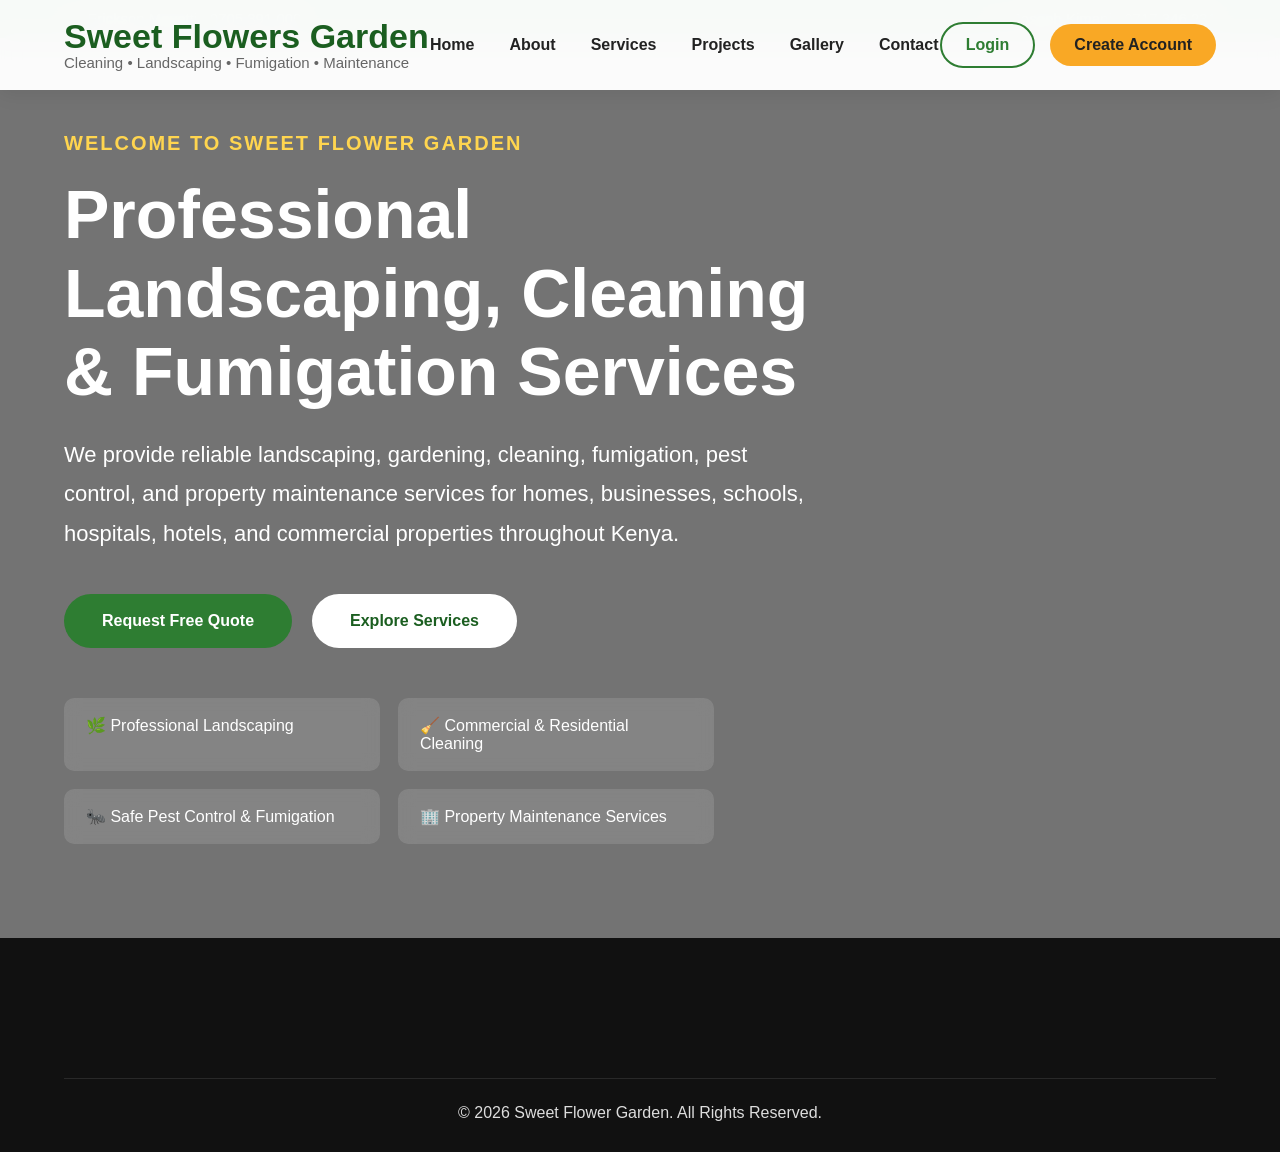
==== commit 017e6250: "Add files via upload" ====
--- a/index.html
+++ b/index.html
@@ -95,6 +95,6 @@
     </div>
 </div>
 
-<script src="script.js"></script>
+<script type="module" src="main.js"></script>
 </body>
 </html>
--- a/style.css
+++ b/style.css
@@ -1141,3 +1141,5 @@
 margin-bottom:10px;
 min-height:18px;
 }
+
+.status-select { padding: 6px 8px; border: 1px solid #ccc; border-radius: 6px; font-family: inherit; }
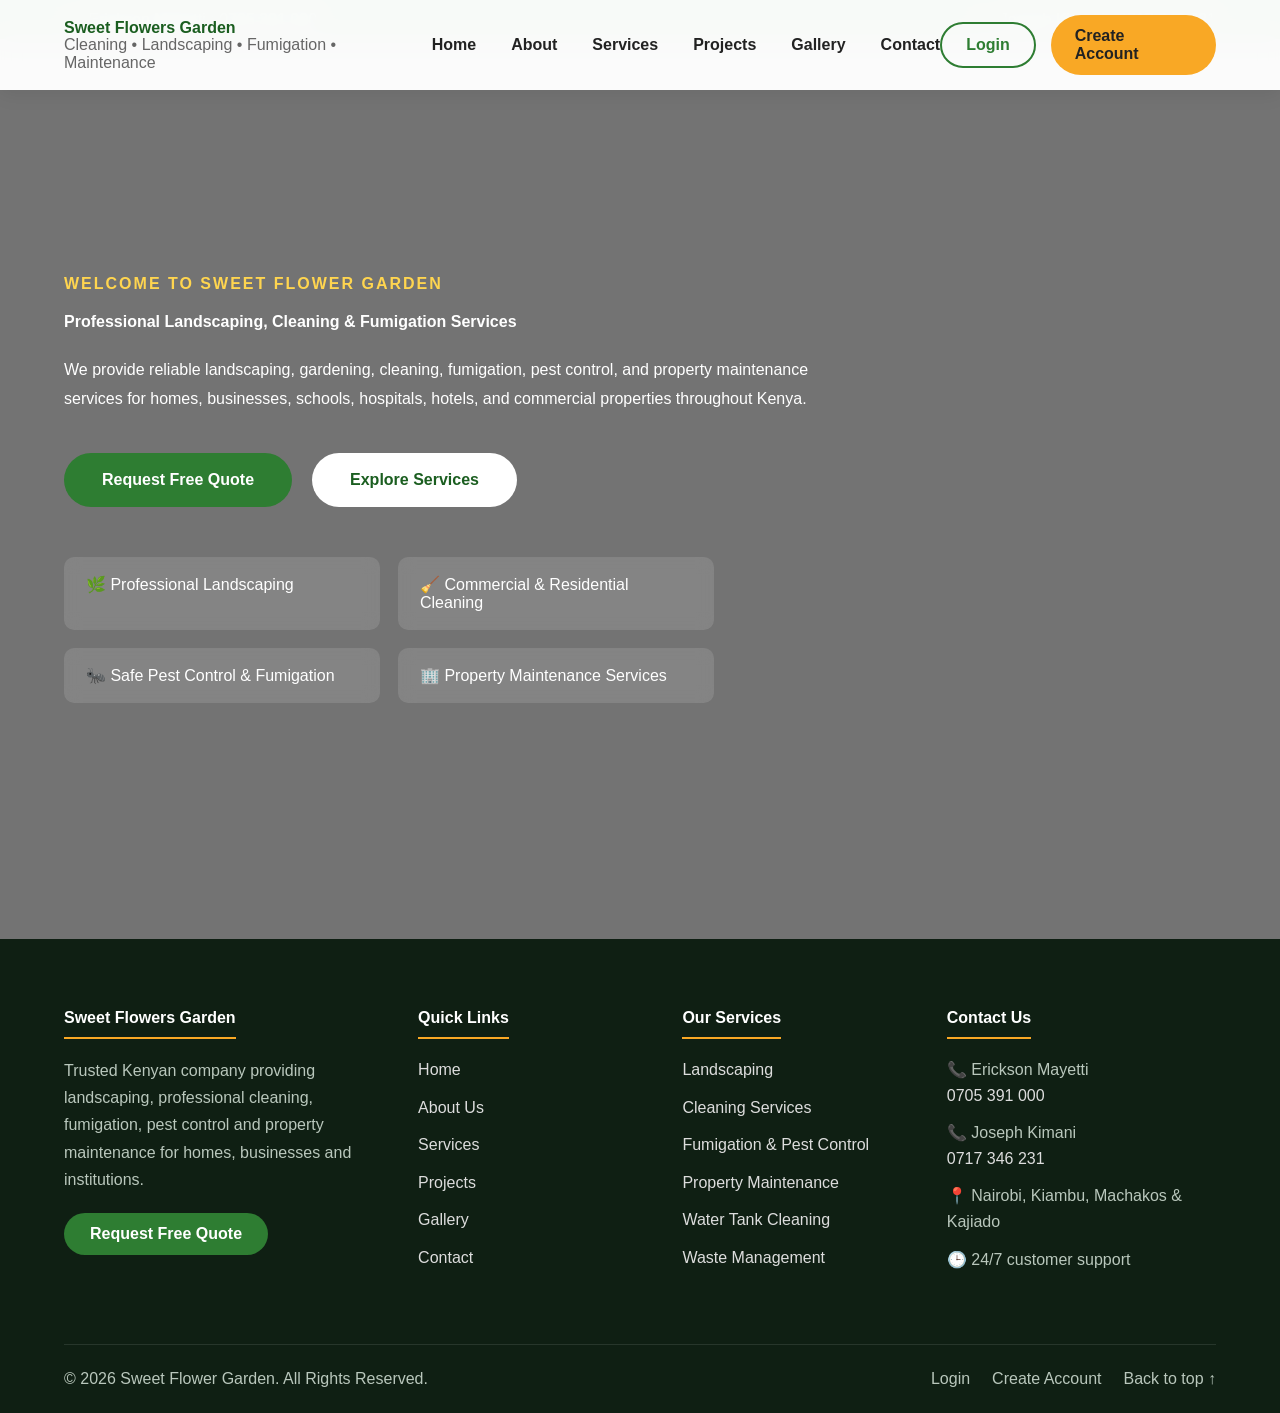
==== commit 344f9404: "Add files via upload" ====
--- a/index.html
+++ b/index.html
@@ -62,9 +62,66 @@
         </div>
     </section>
 
-<footer>
+    <section id="homeGallery" class="gallery" style="display:none;">
+        <div class="container">
+            <div class="section-header">
+                <span>OUR WORK</span>
+                <h2>Recent Projects in Pictures</h2>
+                <p>Real photos from jobs completed by the Sweet Flower Garden team.</p>
+            </div>
+            <div class="gallery-grid" id="homeGalleryGrid"></div>
+            <div style="text-align:center;margin-top:30px;"><a href="gallery.html" class="primary-btn">View Full Gallery</a></div>
+        </div>
+    </section>
+
+<footer id="siteFooter">
     <div class="container">
-        <div class="footer-bottom">© 2026 Sweet Flower Garden. All Rights Reserved.</div>
+        <div class="footer-grid">
+            <div class="footer-about">
+                <h3>Sweet Flowers Garden</h3>
+                <p>Trusted Kenyan company providing landscaping, professional cleaning, fumigation, pest control and property maintenance for homes, businesses and institutions.</p>
+                <a href="contact.html" class="footer-cta">Request Free Quote</a>
+            </div>
+            <div>
+                <h3>Quick Links</h3>
+                <ul>
+                    <li><a href="index.html">Home</a></li>
+                    <li><a href="about.html">About Us</a></li>
+                    <li><a href="services.html">Services</a></li>
+                    <li><a href="projects.html">Projects</a></li>
+                    <li><a href="gallery.html">Gallery</a></li>
+                    <li><a href="contact.html">Contact</a></li>
+                </ul>
+            </div>
+            <div>
+                <h3>Our Services</h3>
+                <ul>
+                    <li><a href="services.html">Landscaping</a></li>
+                    <li><a href="services.html">Cleaning Services</a></li>
+                    <li><a href="services.html">Fumigation &amp; Pest Control</a></li>
+                    <li><a href="services.html">Property Maintenance</a></li>
+                    <li><a href="services.html">Water Tank Cleaning</a></li>
+                    <li><a href="services.html">Waste Management</a></li>
+                </ul>
+            </div>
+            <div>
+                <h3>Contact Us</h3>
+                <ul>
+                    <li>📞 Erickson Mayetti<br><a href="tel:+254705391000">0705 391 000</a></li>
+                    <li>📞 Joseph Kimani<br><a href="tel:+254717346231">0717 346 231</a></li>
+                    <li>📍 Nairobi, Kiambu, Machakos &amp; Kajiado</li>
+                    <li>🕒 24/7 customer support</li>
+                </ul>
+            </div>
+        </div>
+        <div class="footer-bottom">
+            <span>© 2026 Sweet Flower Garden. All Rights Reserved.</span>
+            <span class="footer-bottom-links">
+                <a href="#" onclick="openLogin();return false;">Login</a>
+                <a href="#" onclick="openRegister();return false;">Create Account</a>
+                <a href="#home-top" onclick="window.scrollTo({top:0,behavior:'smooth'});return false;">Back to top ↑</a>
+            </span>
+        </div>
     </div>
 </footer>
 
@@ -76,6 +133,7 @@
             <div class="input-group"><label>Email Address</label><input type="email" id="loginEmail" required></div>
             <div class="input-group"><label>Password</label><input type="password" id="loginPassword" required></div>
             <button type="submit" class="login-button">Login</button>
+            <p class="forgot-link"><a href="#" onclick="closeLogin();openForgot();return false;">Forgot password?</a></p>
         </form>
     </div>
 </div>
@@ -95,6 +153,29 @@
     </div>
 </div>
 
+<div id="forgotModal" class="modal">
+    <div class="modal-box">
+        <span class="close-modal" onclick="closeForgot()">&times;</span>
+        <h2>Reset Password</h2>
+        <p class="modal-note">Enter your account email and we will send you a link to choose a new password.</p>
+        <form id="forgotForm">
+            <div class="input-group"><label>Email Address</label><input type="email" id="forgotEmail" required></div>
+            <button type="submit" class="login-button">Send Reset Link</button>
+        </form>
+    </div>
+</div>
+
+<div id="resetModal" class="modal">
+    <div class="modal-box">
+        <h2>Choose a New Password</h2>
+        <form id="resetForm">
+            <div class="input-group"><label>New Password</label><input type="password" id="newPassword" minlength="6" required></div>
+            <div class="input-group"><label>Confirm New Password</label><input type="password" id="newPasswordConfirm" minlength="6" required></div>
+            <button type="submit" class="login-button">Save New Password</button>
+        </form>
+    </div>
+</div>
+
 <script type="module" src="main.js"></script>
 </body>
 </html>
--- a/style.css
+++ b/style.css
@@ -1143,3 +1143,35 @@
 }
 
 .status-select { padding: 6px 8px; border: 1px solid #ccc; border-radius: 6px; font-family: inherit; }
+
+.forgot-link { text-align: center; margin-top: 14px; font-size: 14px; }
+.forgot-link a { color: #1B5E20; text-decoration: none; font-weight: 500; }
+.forgot-link a:hover { text-decoration: underline; }
+.modal-note { font-size: 14px; color: #555; margin-bottom: 15px; }
+
+/* ===== One text size for the whole app =====
+   Change this single number to resize all text on every page. */
+:root { --app-font-size: 16px; }
+html, body, *, *::before, *::after { font-size: var(--app-font-size) !important; }
+h1, h2, h3, h4, h5, h6, .logo, th { font-weight: 700; }
+/* Emoji icons are pictures, not text, so they keep their size */
+.service-icon, .why-icon { font-size: 38px !important; }
+
+.admin-form select { width: 100%; padding: 14px; border: 1px solid #ddd; border-radius: 8px; margin-bottom: 18px; background: #fff; font-family: inherit; }
+
+/* ===== Advanced footer ===== */
+#siteFooter { background: #0f1f13; padding: 70px 0 25px; }
+#siteFooter .footer-grid { grid-template-columns: 1.4fr 1fr 1fr 1.2fr; gap: 40px; }
+#siteFooter .footer-about p { color: #b9c7bc; line-height: 1.7; margin-bottom: 20px; }
+#siteFooter h3 { color: #fff; margin-bottom: 18px; padding-bottom: 10px; border-bottom: 2px solid #F9A825; display: inline-block; }
+#siteFooter li { color: #b9c7bc; line-height: 1.6; }
+#siteFooter a { transition: color .2s; }
+.footer-cta { display: inline-block; padding: 12px 26px; background: #2E7D32; color: #fff !important; border-radius: 50px; font-weight: 700; }
+.footer-cta:hover { background: #43A047; }
+#siteFooter .footer-bottom { display: flex; justify-content: space-between; align-items: center; flex-wrap: wrap; gap: 12px; text-align: left; color: #b9c7bc; }
+.footer-bottom-links { display: flex; gap: 22px; flex-wrap: wrap; }
+@media (max-width: 900px) { #siteFooter .footer-grid { grid-template-columns: 1fr 1fr; } }
+@media (max-width: 600px) {
+  #siteFooter .footer-grid { grid-template-columns: 1fr; }
+  #siteFooter .footer-bottom { flex-direction: column; text-align: center; }
+}
